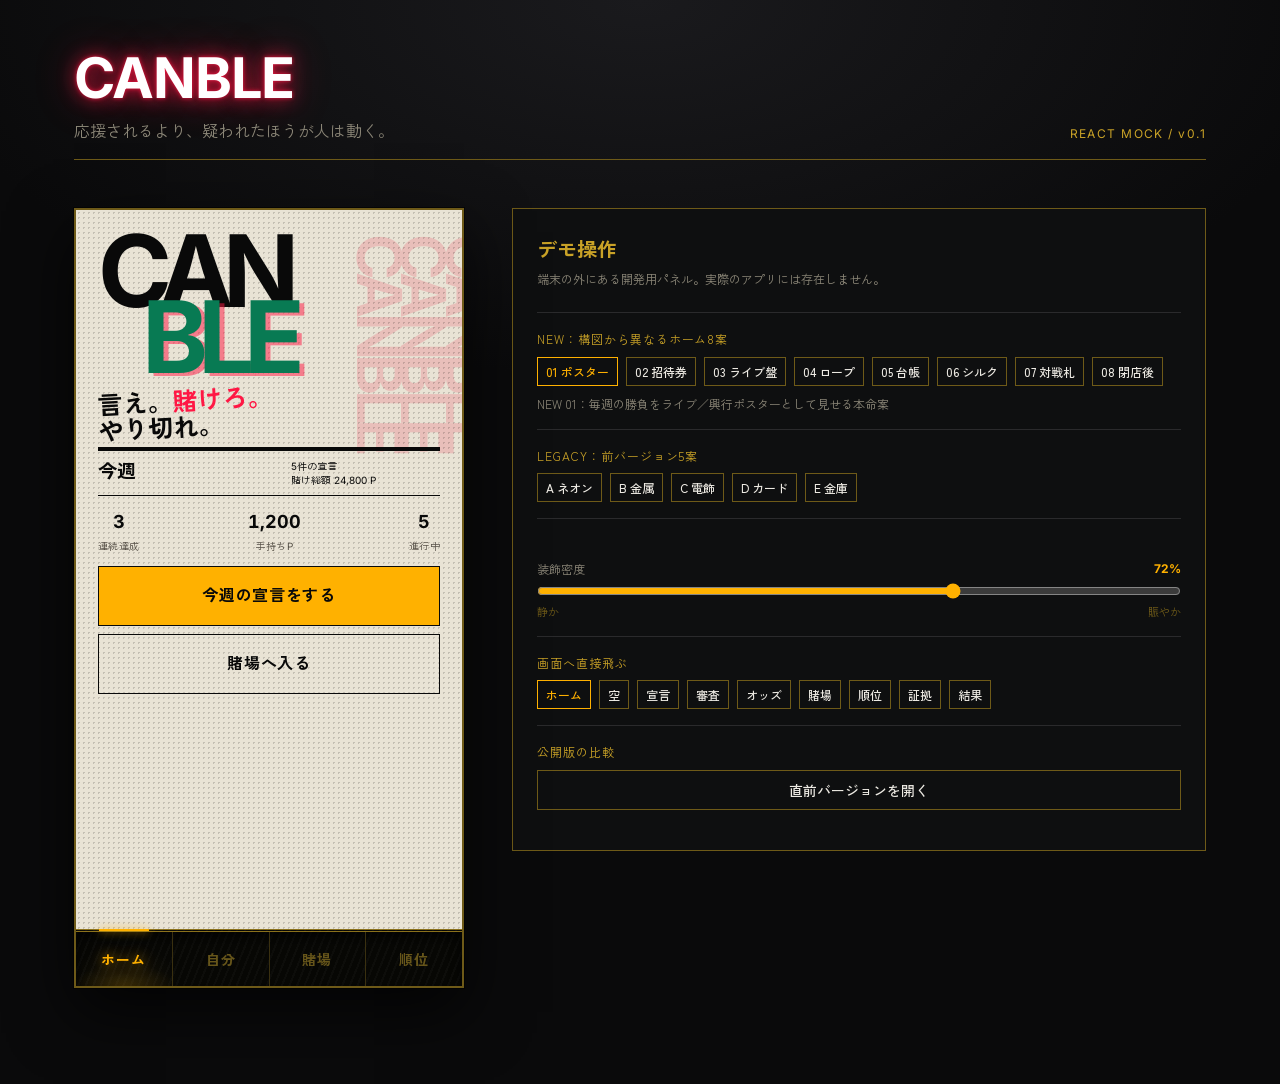
==== index.html @ 481d44f9 "feat: publish React visual concepts Source: spajam-kakeru@be7d5c9 Previous version: versions/ec5c417" ====
<!doctype html>
<html lang="ja">
  <head>
    <meta charset="UTF-8" />
    <meta name="viewport" content="width=device-width, initial-scale=1.0" />
    <meta name="description" content="CANBLE — 宣言を賭けに変えるReactモック" />
    <title>CANBLE — React Mock</title>
    <script type="module" crossorigin src="./assets/index-Dj9moVPG.js"></script>
    <link rel="stylesheet" crossorigin href="./assets/index-CoKu5KyV.css">
  </head>
  <body>
    <div id="app"></div>
  </body>
</html>
---- assets/index-CoKu5KyV.css ----
@font-face{font-family:Inter;font-style:normal;font-weight:400;font-display:swap;src:url(./inter-400-C38fXH4l.woff2)format("woff2")}@font-face{font-family:Inter;font-style:normal;font-weight:500;font-display:swap;src:url(./inter-500-Cerq10X2.woff2)format("woff2")}@font-face{font-family:Inter;font-style:normal;font-weight:700;font-display:swap;src:url(./inter-700-Yt3aPRUw.woff2)format("woff2")}@font-face{font-family:Zen Kaku Gothic New;font-style:normal;font-weight:400;font-display:swap;src:url(./zenkaku-400-CQIKlIYt.woff2)format("woff2")}@font-face{font-family:Zen Kaku Gothic New;font-style:normal;font-weight:500;font-display:swap;src:url(./zenkaku-500-Ddd6B-De.woff2)format("woff2")}@font-face{font-family:Zen Kaku Gothic New;font-style:normal;font-weight:700;font-display:swap;src:url(./zenkaku-700-cK9DHEuw.woff2)format("woff2")}:root{--night:#0a0a0b;--board:#111214;--felt:#0b3d2e;--felt-deep:#072720;--felt-line:#14563f;--gold:#c9a227;--gold-dim:#6e5a18;--chalk:#edeae3;--dust:#8c8778;--amber:#ffb100;--win:#00c853;--lose:#ff1744;--s-1:4px;--s-2:8px;--s-3:16px;--s-4:24px;--s-5:32px;--s-6:48px;--s-7:64px;--s-8:96px;--line:1.5px solid var(--gold-dim);--screen-h:724px;--card-inset:30px;--card-radius:14px;--ctrl-radius:8px;--bar-radius:3px}*{box-sizing:border-box}html,body{margin:0;padding:0}body{background:var(--night);color:var(--chalk);-webkit-font-smoothing:antialiased;background-image:radial-gradient(ellipse 80% 60% at 50% 0%, #1a1a1d 0%, var(--night) 70%);background-attachment:fixed;font-family:Zen Kaku Gothic New,Inter;line-height:1.6}.svg-defs{width:0;height:0;position:absolute}button{font:inherit;color:inherit;cursor:pointer}.led-grid{background-image:radial-gradient(#ffffff0f 1px,#0000 1px);background-size:4px 4px}.stage{max-width:1180px;padding:var(--s-6) var(--s-4) var(--s-8);margin:0 auto}.stage__head{justify-content:space-between;align-items:flex-end;gap:var(--s-4);border-bottom:var(--line);padding-bottom:var(--s-3);margin-bottom:var(--s-6);flex-wrap:wrap;display:flex}.wordmark{letter-spacing:-.02em;color:#fff;text-shadow:0 0 4px #ff1744e6,0 0 18px #ff1744b3,0 0 42px #ff174473;margin:0;font-family:Inter,Zen Kaku Gothic New;font-size:56px;font-weight:700;line-height:1.1}.tagline{margin:var(--s-2) 0 0;color:var(--dust);font-size:16px}.stamp{letter-spacing:.12em;color:var(--gold);margin:0;font-family:Inter;font-size:12px}.stage__body{gap:var(--s-6);grid-template-columns:auto 1fr;align-items:start;display:grid}.phone{border:2px solid var(--gold-dim);background:var(--board);flex-direction:column;width:390px;height:780px;display:flex;position:relative;overflow:hidden;box-shadow:0 0 0 1px #0009,0 24px 60px #000000b3}.phone__screen{background:var(--board);flex:1;min-height:0;position:relative;overflow-y:auto}.view{min-height:100%;display:none;position:relative}.view.is-on{display:block}.view__pad{padding:var(--s-5) var(--s-4);z-index:1;position:relative}.view__center{min-height:calc(780px - 56px - var(--s-8));text-align:center;justify-content:center;align-items:center;gap:var(--s-3);flex-direction:column;display:flex}.view--home{background:var(--night);position:relative;overflow:hidden}.view--home.is-on{flex-direction:column;display:flex}.home__deco{z-index:0;pointer-events:none;position:absolute;inset:0;overflow:hidden}.home__body{z-index:1;text-align:center;min-height:100%;padding:var(--s-6) var(--s-4);flex-direction:column;flex:1;justify-content:center;align-items:center;display:flex;position:relative}.home__est{letter-spacing:.24em;color:var(--gold-dim);margin:0 0 var(--s-3);font-family:Inter;font-size:11px}.home__logo{margin:0 0 var(--s-2)}.home__logo span{letter-spacing:-.02em;color:#fff;font-family:Inter;font-size:60px;font-weight:700;line-height:1;display:inline-block}.home__tag{color:var(--dust);margin:0 0 var(--s-5);font-size:14px}.home__stats{gap:var(--s-5);margin:0 0 var(--s-5);display:flex}.home__stats div{flex-direction:column;align-items:center;gap:2px;display:flex}.home__stats b{color:var(--amber);font-variant-numeric:tabular-nums;font-family:Inter;font-size:22px;font-weight:700}.home__stats span{color:var(--dust);letter-spacing:.04em;font-size:10px}.home__body .btn{width:260px;max-width:82%}.home__rays,.home__arch,.home__bulbs,.home__suits,.home__fan,.home__chips{opacity:0}.home__rays{background:repeating-conic-gradient(#ffb10024 0deg 3deg,#0000 3deg 15deg);border-radius:50%;width:560px;height:560px;position:absolute;top:34%;left:50%;transform:translate(-50%,-50%)}[data-home=neon] .home__rays{opacity:1;animation:60s linear infinite homeSpin}[data-home=neon] .home__logo span{color:#fff;text-shadow:0 0 4px #ff1744f2,0 0 18px #ff1744bf,0 0 46px #ff174473,0 0 90px #ffb10040;animation:4.2s ease-in-out infinite neonFlicker}[data-home=neon] .home__suits{opacity:.8;color:var(--lose);filter:drop-shadow(0 0 6px #ff174499)}@keyframes homeSpin{to{transform:translate(-50%,-50%)rotate(360deg)}}@keyframes neonFlicker{0%,19%,21%,55%,57%,to{opacity:1}20%,56%{opacity:.82}}[data-home=plate] .home__arch{opacity:1;border:3px solid var(--gold-dim);background:linear-gradient(160deg,#c9a22724,#0000 55%),radial-gradient(90% 60% at 50% 20%,#ffffff0d,#0000 70%);width:300px;height:300px;position:absolute;top:16%;left:50%;transform:translate(-50%);box-shadow:inset 0 0 0 6px #0006,inset 0 2px #ffffff14}[data-home=plate] .home__logo span{color:#0000;background:linear-gradient(#8c7a2e 0%,#f0c33c 46%,#6e5a18 100%);filter:drop-shadow(0 1px #ffffff40)drop-shadow(0 2px 2px #000000d9);-webkit-background-clip:text;background-clip:text}[data-home=plate] .home__suits{opacity:.55;color:var(--gold-dim)}.home__bulbs{position:absolute;inset:8% 6%}.home__bulbs i{background:var(--amber);width:8px;height:8px;box-shadow:0 0 8px var(--amber), 0 0 2px #fff;border-radius:50%;position:absolute}.home__bulbs i:first-child{top:0%;left:0%}.home__bulbs i:nth-child(2){top:0%;left:25%}.home__bulbs i:nth-child(3){top:0%;left:50%}.home__bulbs i:nth-child(4){top:0%;left:75%}.home__bulbs i:nth-child(5){top:0%;left:100%}.home__bulbs i:nth-child(6){top:33%;left:100%}.home__bulbs i:nth-child(7){top:66%;left:100%}.home__bulbs i:nth-child(8){top:100%;left:100%}.home__bulbs i:nth-child(9){top:100%;left:75%}.home__bulbs i:nth-child(10){top:100%;left:50%}.home__bulbs i:nth-child(11){top:100%;left:25%}.home__bulbs i:nth-child(12){top:100%;left:0%}.home__bulbs i:nth-child(13){top:66%;left:0%}.home__bulbs i:nth-child(14){top:33%;left:0%}.home__bulbs i:nth-child(15){top:0%;left:50%;transform:translateY(-14px)}.home__bulbs i:nth-child(16){top:100%;left:50%;transform:translateY(14px)}[data-home=marquee] .home__bulbs{opacity:1}[data-home=marquee] .home__bulbs i{animation:1.4s infinite bulbBlink}[data-home=marquee] .home__bulbs i:nth-child(3n){animation-delay:.25s}[data-home=marquee] .home__bulbs i:nth-child(3n+1){animation-delay:.5s}@keyframes bulbBlink{0%,to{opacity:1}50%{opacity:.2}}[data-home=marquee] .home__logo span{color:#fff;text-shadow:0 0 6px #ffffffd9,0 0 22px #ffb100b3}[data-home=marquee] .home__suits{opacity:.7;color:var(--amber)}.home__fan{position:absolute;bottom:6%;left:50%}.home__fan i{background:linear-gradient(160deg, #c9a22729, #0006 60%), var(--felt);transform-origin:50% 91px;border:1.5px solid #edeae38c;border-radius:4px;width:42px;height:73px;position:absolute;top:-36px;left:-21px;box-shadow:0 6px 10px #00000080}.home__fan i:first-child{transform:rotate(-32deg)}.home__fan i:nth-child(2){transform:rotate(-16deg)}.home__fan i:nth-child(3){transform:rotate(0)}.home__fan i:nth-child(4){transform:rotate(16deg)}.home__fan i:nth-child(5){transform:rotate(32deg)}[data-home=fan] .home__fan{opacity:1}[data-home=fan] .home__suits{opacity:.7;color:var(--gold)}[data-home=fan] .home__logo span{color:#fff;text-shadow:0 0 8px #000000e6,0 4px 18px #000000b3}[data-home=vault] .home__arch{opacity:1;width:320px;height:320px;box-shadow:inset 0 0 0 3px var(--gold-dim), inset 0 0 26px #000c, 0 0 0 2px #0009;background:repeating-conic-gradient(#ffffff0a 0deg 2deg,#0000 2deg 10deg),radial-gradient(circle at 50% 40%,#c9a22724,#0000 65%);border:8px solid #1e1b10;border-radius:50%;position:absolute;top:18%;left:50%;transform:translate(-50%)}.home__chips{width:320px;height:320px;position:absolute;top:18%;left:50%;transform:translate(-50%)}.home__chips i{background:radial-gradient(circle at 35% 30%,#f0c33c,#6e5a18 70%);border-radius:50%;width:14px;height:14px;position:absolute;box-shadow:inset 0 0 0 2px #00000080,0 2px 3px #0009}.home__chips i:first-child{top:-7px;left:calc(50% - 7px)}.home__chips i:nth-child(2){top:calc(50% - 7px);left:-7px}.home__chips i:nth-child(3){top:calc(50% - 7px);right:-7px}[data-home=vault] .home__chips{opacity:1}[data-home=vault] .home__logo span{color:#0000;background:linear-gradient(#f0c33c,#6e5a18);filter:drop-shadow(0 2px 2px #000000d9);-webkit-background-clip:text;background-clip:text}.h-2{letter-spacing:-.01em;margin:0 0 var(--s-3);font-size:32px;font-weight:700;line-height:1.1}.h-3{color:var(--gold);margin:0;font-size:20px;font-weight:700;line-height:1.1}.muted{color:var(--dust);margin:0 0 var(--s-3);font-size:14px}.note{color:var(--dust);margin:var(--s-3) 0 0;font-size:12px}.step{letter-spacing:.16em;margin:0 0 var(--s-2);color:var(--gold);font-family:Inter;font-size:12px}.btn{border:1.5px solid var(--gold);width:100%;padding:var(--s-3);text-align:center;color:var(--gold);letter-spacing:.04em;margin-top:var(--s-4);background:0 0;border-radius:0;font-size:16px;font-weight:700;display:block}.btn--fill{color:#1a1405;background:linear-gradient(#f0c33c,#c9a227);border-color:#f0c33c;box-shadow:0 0 24px #c9a22759}.btn:active{transform:translate(1px,1px)}.field{margin-bottom:var(--s-4);display:block}.field__label{letter-spacing:.08em;margin-bottom:var(--s-2);color:var(--gold);font-size:12px;display:block}textarea,select{width:100%;font:inherit;color:var(--chalk);border:1.5px solid var(--gold-dim);padding:var(--s-2) var(--s-3);resize:none;background:#0a0a0b;border-radius:0;font-size:16px}textarea::placeholder{color:#5a5750}textarea:focus,select:focus{outline:2px solid var(--amber);outline-offset:1px}select option{color:var(--chalk);background:#0a0a0b}.chips{gap:var(--s-2);margin:calc(var(--s-4) * -1 + var(--s-2)) 0 var(--s-4);flex-wrap:wrap;display:flex}.chip{border:1.5px solid var(--gold-dim);color:var(--dust);padding:var(--s-2);background:0 0;font-size:12px}.chip--bad{border-color:var(--lose);color:var(--lose)}.verdict{margin:0 0 var(--s-3);font-family:Inter,Zen Kaku Gothic New;font-size:48px;font-weight:700;line-height:1.1}.verdict--reject{color:var(--lose);text-shadow:0 0 20px #ff174499}.verdict--accept{color:var(--win);text-shadow:0 0 20px #00c85380}.quote{margin:0 0 var(--s-4);padding:var(--s-3);border-left:6px solid var(--gold);color:var(--chalk);background:#0a0a0b;font-size:20px;font-weight:500}.reason{margin:0 0 var(--s-3);font-size:16px;font-weight:500}.kv{gap:var(--s-3);padding:var(--s-2) 0;border-top:1.5px solid #2a2a2c;display:flex}.kv__k{color:var(--dust);flex:0 0 132px;font-size:12px}.kv__v{flex:1;font-size:14px;font-weight:500}.dots i{animation:1.2s infinite blink}.dots i:nth-child(2){animation-delay:.2s}.dots i:nth-child(3){animation-delay:.4s}@keyframes blink{0%,60%,to{opacity:.2}30%{opacity:1}}.view--odds.is-on{display:flex}.view--odds{background:#000}.view--odds .view__pad{padding-top:var(--s-4);flex-direction:column;flex:1;display:flex}.view--odds .journal{order:1}.view--odds #odds-judge{order:2}.view--odds.is-due #odds-judge{order:0}.odds__top{border-bottom:1.5px solid var(--gold-dim);padding-bottom:var(--s-2);margin-bottom:var(--s-4);justify-content:space-between;align-items:center;display:flex}.odds__plate{letter-spacing:.24em;color:var(--gold);font-family:Inter;font-size:12px}.live{align-items:center;gap:var(--s-1);letter-spacing:.12em;color:var(--lose);font-family:Inter;font-size:12px;display:flex}.live:before{content:"";background:var(--lose);width:8px;height:8px;box-shadow:0 0 8px var(--lose);border-radius:50%;animation:1.4s infinite pulse}@keyframes pulse{0%,to{opacity:1}50%{opacity:.25}}.odds__label{margin:0 0 var(--s-4);color:var(--chalk);font-size:16px;font-weight:700}.odds__figure{align-items:baseline;gap:var(--s-2);display:flex}.odds__num{letter-spacing:-.04em;font-variant-numeric:tabular-nums;color:var(--amber);text-shadow:0 0 6px #ffb100e6,0 0 28px #ffb1008c,0 0 64px #ffb10040;font-family:Inter;font-size:112px;font-weight:700;line-height:.9}.odds__unit{color:var(--amber);font-size:24px;font-weight:700}.odds__figure.is-flash .odds__num{animation:.55s ease-out flash}@keyframes flash{0%{color:#fff;text-shadow:0 0 12px #fff,0 0 48px #fffc,0 0 90px #ffb100b3}to{color:var(--amber)}}.odds__delta{margin:var(--s-2) 0 0;letter-spacing:.04em;min-height:22px;font-family:Inter;font-size:14px;font-weight:700}.odds__delta.up{color:var(--lose)}.odds__delta.down{color:var(--win)}.odds__doubt{margin:var(--s-4) 0 var(--s-3);color:var(--chalk);font-size:20px}.odds__doubt b{color:var(--lose);text-shadow:0 0 12px #ff174499;font-family:Inter;font-size:24px}.odds__bar{border:1.5px solid var(--gold-dim);background:var(--lose);height:14px}.odds__bar-do{background:var(--win);height:100%;transition:width .6s}.odds__time{color:var(--dust);margin:var(--s-3) 0 0;font-size:14px}.odds__time b{color:var(--amber);font-family:Inter}.rule{margin:var(--s-4) 0 var(--s-2);border:0;border-top:1.5px solid #2a2a2c}.odds__whisper{color:var(--dust);margin:0;font-size:12px}.journal{margin-top:var(--s-5);padding-top:var(--s-3);border-top:1.5px solid #2a2a2c}.journal__head{margin-bottom:var(--s-2);justify-content:space-between;align-items:baseline;display:flex}.journal__cap{letter-spacing:.12em;color:var(--gold);font-size:12px}.journal__day{color:var(--dust);font-family:Inter;font-size:12px}#journal-compose textarea{width:100%;font:inherit;color:var(--chalk);border:1.5px solid var(--gold-dim);padding:var(--s-2);resize:none;margin-bottom:var(--s-2);background:#0a0a0b;border-radius:0;font-size:14px}#journal-compose textarea:focus{outline:2px solid var(--amber);outline-offset:1px}#journal-compose .btn{margin-top:0}.journal__posted{color:var(--gold);border:1.5px dashed var(--gold-dim);padding:var(--s-2) var(--s-3);margin:0 0 var(--s-3);font-size:13px}.journal__past{margin-top:var(--s-3)}.journal__past[hidden]{display:none}.journal__past summary{color:var(--dust);cursor:pointer;align-items:center;gap:var(--s-2);min-height:24px;font-size:12px;display:flex}.journal__past summary b{color:var(--gold);font-family:Inter}.journal__log{margin:var(--s-2) 0 0;padding:0;list-style:none}.journal__entry{padding:var(--s-2) 0;border-top:1.5px solid #2a2a2c}.journal__entry-day{color:var(--gold-dim);font-family:Inter;font-size:11px}.journal__entry-text{margin:var(--s-1) 0;color:var(--chalk);font-size:14px}.journal__entry-reactions{color:var(--dust);min-height:1em;margin:0;font-size:12px}.journal__empty{color:var(--dust);padding:var(--s-2) 0;font-size:12px}.floor__table{z-index:0;pointer-events:none;position:absolute;inset:0}[data-table=off] .floor__table{display:none}[data-table=off].view--floor{background:var(--felt)}.table__inner{position:absolute;inset:55px 0 0;overflow:hidden}.table__felt{background:radial-gradient(ellipse 68% 34% at 50% 30%, #ffffff26, transparent 72%),  radial-gradient(ellipse 88% 58% at 50% 36%, transparent 42%, #0000009e 100%),  repeating-linear-gradient(45deg, #0000000f 0 1px, transparent 1px 3px), repeating-linear-gradient(-45deg, #ffffff08 0 1px, transparent 1px 3px), var(--felt);background-size:100% var(--screen-h), 100% var(--screen-h), 3px 3px, 3px 3px, auto;background-repeat:repeat-y,repeat-y,repeat,repeat,no-repeat;position:absolute;inset:0}.table__rail{left:-34%;right:-34%;top:calc(var(--screen-h) * -.48);height:calc(var(--screen-h) * .62);background:radial-gradient(60% 40% at 50% 92%,#c9a22729,#0000 60%),linear-gradient(#0b0a07 0%,#1a1509 62%,#241c0c 100%);border-bottom:2px solid #c9a2278c;border-radius:50%;position:absolute;box-shadow:0 6px 18px #000000b3,inset 0 -3px 10px #000000bf}.table__rail i{border-bottom:1.5px dashed #c9a22780;border-radius:50%;height:40%;position:absolute;bottom:7px;left:6%;right:6%}.table__rail--bottom{top:auto;bottom:calc(var(--screen-h) * -.32);background:radial-gradient(60% 40% at 50% 8%,#c9a22724,#0000 60%),linear-gradient(#241c0c 0%,#1a1509 38%,#0b0a07 100%);border-top:2px solid #c9a22773;border-bottom:0;box-shadow:0 -6px 18px #000000b3,inset 0 3px 10px #000000bf}.table__rail--bottom i{border-top:1.5px dashed #c9a22766;border-bottom:0;top:7px;bottom:auto}.table__line{left:-16%;right:-16%;top:calc(var(--screen-h) * .175);height:calc(var(--screen-h) * .74);border-top:1.5px solid #c9a22752;border-radius:50%;position:absolute;box-shadow:0 -1px #0006}.table__mark{left:0;right:0;top:calc(var(--screen-h) * .095);text-align:center;color:var(--gold);opacity:.42;position:absolute}.table__suits{width:104px;height:23px;color:var(--gold)}.table__name{letter-spacing:.3em;text-indent:.3em;margin:2px 0 0;font-size:17px;font-weight:700}.table__sub{letter-spacing:.32em;text-indent:.32em;opacity:.8;margin:2px 0 0;font-family:Inter;font-size:8px}.table__props{position:absolute;inset:0}.table-prop{position:absolute}.table__props>.table-prop{visibility:hidden}.table-scatter{left:var(--scatter-x);top:var(--scatter-y);opacity:.62;filter:brightness(.78)saturate(.8);width:104px;height:88px;position:absolute}.table-scatter .table-prop{visibility:visible;transform:scale(var(--scatter-scale)) rotate(var(--scatter-rotate));transform-origin:50%;top:0;left:0;right:auto}.table-scatter .table-prop--pawn{top:14px;left:30px}.table-prop--chips{width:80px;height:66px;top:72px;left:18px}.prop-chip{filter:drop-shadow(0 4px 3px #0000008c);width:42px;height:42px;position:absolute}.prop-chip--red{color:var(--lose);top:12px;left:0;transform:rotate(-13deg)}.prop-chip--gold{color:var(--amber);top:0;left:28px;transform:rotate(9deg)}.prop-chip--ivory{color:var(--chalk);top:26px;left:34px;transform:rotate(21deg)}.prop-chip--red2{color:#8f1028;top:30px;left:5px;transform:rotate(-3deg)}.table-prop--cards{width:76px;height:86px;top:65px;right:16px}.prop-card{border:1.5px solid #edeae3e6;border-radius:4px;width:47px;height:66px;position:absolute;box-shadow:0 5px 6px #00000080}.prop-card--back{background:repeating-linear-gradient(45deg,#edeae380 0 1px,#0000 1px 4px),repeating-linear-gradient(-45deg,#edeae338 0 1px,#0000 1px 4px),#701126;top:8px;left:4px;transform:rotate(-11deg);box-shadow:inset 0 0 0 3px #701126,inset 0 0 0 4px #edeae3b8,0 5px 6px #00000080}.prop-card--face{background:var(--chalk);color:#111;flex-direction:column;align-items:flex-start;padding:4px;font-family:Inter;font-size:12px;font-style:normal;font-weight:700;display:flex;top:2px;right:2px;transform:rotate(8deg)}.prop-card--face svg{color:#111;width:18px;height:18px}.table-prop--cash{width:100px;height:48px;top:132px;left:42px;transform:rotate(5deg)}.prop-note{color:#edeae3cc;background:linear-gradient(135deg,#edeae345,#c9a2271f),#315c45;border:1px solid #edeae385;font-family:Inter;font-style:normal;position:absolute;inset:0 8px 6px 0;box-shadow:inset 0 0 0 3px #315c45,inset 0 0 0 4px #edeae340,0 4px 5px #00000073}.prop-note:after{content:"";border:1px solid #edeae347;border-radius:50%;width:24px;height:20px;position:absolute;top:50%;left:50%;transform:translate(-50%,-50%)}.prop-note span{font-size:16px;font-weight:700;position:absolute;top:7px;left:8px}.prop-note b{font-size:9px;position:absolute;bottom:5px;right:7px}.prop-note--back{opacity:.72;transform:translate(7px,-6px)rotate(-4deg)}.floor__stake{left:-16px;top:var(--s-4);z-index:2;pointer-events:none;filter:drop-shadow(0 5px 6px #000000bf);width:30px;height:34px;position:absolute}.floor__stake i{background:repeating-conic-gradient(from 12deg, #ffffffe6 0 20deg, transparent 20deg 60deg), radial-gradient(circle at 50% 50%, var(--stake-color) 0 42%, transparent 42%), var(--stake-color);border:1px solid #0009;border-radius:50%;width:30px;height:11px;position:absolute;left:0;box-shadow:0 2px #00000057}.floor__stake i:first-child{bottom:0;transform:translate(1.5px)}.floor__stake i:nth-child(2){bottom:7px}.floor__stake i:nth-child(3){bottom:14px;transform:translate(-1.5px)rotate(-3deg)}.floor__stake--do{--stake-color:#0e7a3c}.floor__stake--no{--stake-color:#a3122f}.table-prop--pawn{filter:drop-shadow(0 5px 4px #0009);width:34px;height:48px;top:119px;right:100px;transform:rotate(9deg)}.table-prop--pawn:before{content:"";background:linear-gradient(135deg,#302a1c,#080704 72%);border:1px solid #c9a22759;border-radius:50%;width:16px;height:16px;position:absolute;top:0;left:9px}.table-prop--pawn i{clip-path:polygon(29% 0,71% 0,78% 45%,95% 76%,100% 100%,0 100%,5% 76%,22% 45%);background:linear-gradient(90deg,#080704,#2a2418 48%,#080704);border-bottom:1px solid #c9a22780;width:24px;height:30px;position:absolute;top:13px;left:5px}.floor__head{padding:var(--s-3) var(--s-4);border-bottom:1.5px solid var(--gold);z-index:2;background:var(--felt-deep);justify-content:space-between;align-items:center;display:flex;position:sticky;top:0}.floor__credit{color:var(--dust);margin:0;font-size:12px}.floor__credit b{color:var(--gold);font-family:Inter}.floor__list{z-index:1;margin:0;padding:0;list-style:none;position:relative}.floor__item{border-bottom:1.5px solid var(--felt-line);padding:var(--s-3) var(--s-4)}.floor__who{color:var(--gold-dim);margin:0 0 var(--s-1);font-family:Inter;font-size:12px}.floor__text{margin:0 0 var(--s-2);color:var(--chalk);font-size:16px;font-weight:700}.floor__meta{color:var(--dust);margin-bottom:var(--s-2);justify-content:space-between;align-items:center;font-size:12px;display:flex}.floor__odds{font-family:Inter;font-weight:700}.floor__acts{gap:var(--s-2);display:flex}.bet{border-radius:var(--ctrl-radius);padding:var(--s-2);align-items:center;gap:var(--s-1);background:#00000059;border:1.5px solid;flex-direction:column;flex:1;font-size:14px;font-weight:700;line-height:1.2;display:flex}.bet .floor__odds{font-family:Inter;font-size:14px;font-weight:700}.bet--do{border-color:var(--win);color:var(--win)}.bet--no{border-color:var(--lose);color:var(--lose)}.bet--do.is-picked{background:var(--win);color:#04240f;box-shadow:0 0 20px #00c85380}.bet--no.is-picked{background:var(--lose);color:#2a0209;box-shadow:0 0 20px #ff174480}.bet:disabled:not(.is-picked){color:#7e9389;cursor:default;box-shadow:none;border-color:#3e5b4e}.floor__done{color:var(--gold);margin:var(--s-2) 0 0;font-size:12px}.floor__thread{justify-content:center;align-items:center;gap:var(--s-1);width:100%;margin-top:var(--s-2);border:1.5px solid var(--gold-dim);border-radius:var(--ctrl-radius);color:var(--dust);padding:var(--s-2);background:#0000004d;font-size:12px;display:flex}.floor__thread:hover{border-color:var(--gold);color:var(--gold)}.floor__thread b{color:var(--amber);font-family:Inter;font-weight:700}.floor__support{background:var(--lose);height:6px;margin:0 0 var(--s-1);border-radius:var(--bar-radius);overflow:hidden}.floor__support i{background:var(--win);height:100%;display:block}.floor__latest{align-items:baseline;gap:var(--s-2);color:var(--dust);margin:var(--s-2) 0 0;white-space:nowrap;text-overflow:ellipsis;font-size:12px;display:flex;overflow:hidden}.floor__latest-day{color:var(--gold);flex:none;font-family:Inter;font-size:11px}[data-skin=card] .floor__list{padding:150px var(--card-inset) var(--s-6)}[data-skin=card] .floor__item{z-index:0;border:1.5px solid var(--gold);border-radius:var(--card-radius);background:linear-gradient(160deg, #c9a22729, #00000059 60%), var(--felt);padding:var(--s-3) var(--s-3) var(--s-3) var(--s-4);margin-bottom:var(--s-3);position:relative}[data-skin=card] .floor__item:after{content:"";z-index:-1;left:calc(var(--s-3) - 5px);width:2px;top:var(--card-radius);bottom:var(--card-radius);background:repeating-linear-gradient(to bottom, var(--gold-dim) 0 4px, transparent 4px 10px);position:absolute}[data-skin=card] .floor__no{top:var(--s-3);right:var(--s-3);color:#c9a22759;font-family:Inter;font-size:30px;font-weight:700;line-height:1;display:block;position:absolute}[data-skin=card] .floor__who{color:var(--gold);letter-spacing:.08em}[data-skin=card] .floor__text{padding-right:var(--s-5);font-size:18px}[data-skin=card] .floor__heads{color:var(--gold);display:inline}[data-skin=card] .floor__meta{margin-bottom:var(--s-2);border:0;padding:0}[data-skin=card] .floor__acts{padding-top:var(--s-3);border-top:1.5px dashed #c9a22759}[data-skin=card] .floor__support{margin-bottom:var(--s-2);display:block}[data-density=normal] .floor__list{padding:132px var(--card-inset) var(--s-5)}[data-density=normal] .floor__item{--card-radius:11px;--ctrl-radius:6px;--bar-radius:2px;padding:var(--s-2) var(--s-2) var(--s-2) var(--s-3);margin-bottom:var(--s-2)}[data-density=normal] .floor__item:after{left:calc(var(--s-2) - 4px)}[data-density=normal] .floor__text{margin-bottom:var(--s-1);font-size:16px}[data-density=normal] .floor__no{top:var(--s-2);right:var(--s-2);font-size:22px}[data-density=normal] .floor__support{height:4px;margin-bottom:var(--s-1)}[data-density=normal] .floor__meta{margin-bottom:var(--s-1)}[data-density=normal] .floor__acts{padding-top:var(--s-2)}[data-density=normal] .bet,[data-density=normal] .floor__thread{padding:var(--s-1) var(--s-2)}[data-density=tight] .floor__list{padding:116px var(--card-inset) var(--s-4)}[data-density=tight] .floor__item{--card-radius:9px;--ctrl-radius:5px;--bar-radius:2px;padding:var(--s-2) var(--s-2) var(--s-2) var(--s-3);margin-bottom:var(--s-2)}[data-density=tight] .floor__item:after{left:calc(var(--s-2) - 5px)}[data-density=tight] .floor__who{margin-bottom:0;font-size:11px}[data-density=tight] .floor__text{margin-bottom:var(--s-1);padding-right:var(--s-4);white-space:nowrap;text-overflow:ellipsis;font-size:15px;overflow:hidden}[data-density=tight] .floor__no{top:var(--s-2);right:var(--s-2);font-size:18px}[data-density=tight] .floor__support{height:3px;margin-bottom:var(--s-1)}[data-density=tight] .floor__meta{margin-bottom:var(--s-1);font-size:11px}[data-density=tight] .floor__acts{padding-top:var(--s-2)}[data-density=tight] .bet{justify-content:space-between;align-items:center;gap:var(--s-1);padding:var(--s-1) var(--s-2);white-space:nowrap;flex-direction:row;font-size:12px}[data-density=tight] .bet .floor__odds{font-size:14px}[data-density=tight] .floor__latest{margin-top:var(--s-1)}[data-density=tight] .floor__thread{padding:var(--s-1);margin-top:var(--s-1);font-size:11px}.streak{margin-left:var(--s-2);border-radius:var(--ctrl-radius,8px);padding:0 var(--s-1);color:var(--amber);letter-spacing:0;border:1px solid #ffb10080;font-family:Inter,Zen Kaku Gothic New;font-size:11px;display:inline-block}.view--rank{background:var(--felt-deep)}.rank__head{padding:var(--s-3) var(--s-4);border-bottom:1.5px solid var(--gold);z-index:2;background:var(--felt-deep);position:sticky;top:0}.rank__segs{gap:var(--s-2);margin-top:var(--s-3);display:flex}.rank__seg{border:1.5px solid var(--gold-dim);border-radius:var(--ctrl-radius);color:var(--dust);padding:var(--s-2);background:#0000004d;flex:1;min-height:44px;font-size:13px;font-weight:700}.rank__seg.is-on{border-color:var(--amber);color:var(--amber);background:#ffb1001a}.rank__note{color:var(--dust);margin:var(--s-2) 0 0;font-size:12px}.rank__list{padding:var(--s-2) var(--s-3) var(--s-5);margin:0;list-style:none}.rank__item{gap:0 var(--s-2);padding:var(--s-2) var(--s-2);border-bottom:1.5px solid #c9a2272e;grid-template-columns:28px 1fr auto;align-items:center;display:grid}.rank__item.is-me{border:1.5px solid var(--gold);border-radius:var(--card-radius);margin:var(--s-1) 0;background:linear-gradient(160deg,#c9a22729,#0000004d 60%)}.rank__no{color:var(--gold-dim);text-align:center;font-family:Inter;font-size:16px;font-weight:700}.rank__item:first-child .rank__no,.rank__item:nth-child(2) .rank__no,.rank__item:nth-child(3) .rank__no{color:var(--amber)}.rank__who{color:var(--chalk);font-family:Inter,Zen Kaku Gothic New;font-size:14px;font-weight:700}.rank__sub{color:var(--dust);grid-column:2;font-family:Inter;font-size:11px}.rank__rate{color:var(--amber);font-variant-numeric:tabular-nums;grid-area:1/3/span 2;font-family:Inter;font-size:24px;font-weight:700}.rank__rate i{margin-left:1px;font-size:12px;font-style:normal}.notice{z-index:30;padding:var(--s-4);background:#000000d1;justify-content:center;align-items:center;display:flex;position:absolute;inset:0}.notice[hidden]{display:none}.notice__panel{background:var(--board);border:2px solid var(--lose);width:100%;padding:var(--s-4);animation:.24s ease-out noticeIn;box-shadow:0 0 40px #ff174447}@keyframes noticeIn{0%{opacity:0;transform:scale(.96)}to{opacity:1;transform:none}}.notice__when{align-items:center;gap:var(--s-2);letter-spacing:.12em;color:var(--lose);margin:0;font-family:Inter;font-size:11px;display:flex}.notice__when:before{content:"";background:var(--lose);width:8px;height:8px;box-shadow:0 0 8px var(--lose);border-radius:50%;animation:1.4s infinite pulse}.notice__title{margin:var(--s-3) 0 var(--s-2);font-size:28px;font-weight:700;line-height:1.2}.notice__count{color:var(--amber);font-variant-numeric:tabular-nums;margin:var(--s-2) 0;text-shadow:0 0 8px #ffb100cc,0 0 32px #ffb10066;font-family:Inter;font-size:56px;font-weight:700;line-height:1}.notice__count[hidden]{display:none}.notice__sub{color:var(--dust);margin:0 0 var(--s-3);font-size:12px}.notice__panel .btn{margin-top:var(--s-2)}.dropzone{border:1.5px dashed var(--gold-dim);height:176px;color:var(--dust);margin:var(--s-4) 0;cursor:pointer;background:#0a0a0b;justify-content:center;align-items:center;font-size:14px;display:flex}.dropzone.is-filled{border-style:solid;border-color:var(--gold);color:var(--gold);font-weight:700}.meter{border:1.5px solid var(--gold-dim);height:14px}.meter__fill{background:var(--amber);width:0;height:100%;box-shadow:0 0 12px var(--amber);transition:width .5s linear}.view--result{background:#000}.result__verdict{margin:0;font-family:Inter,Zen Kaku Gothic New;font-size:72px;font-weight:700;line-height:1}.result__verdict.is-win{color:var(--win);text-shadow:0 0 12px #00c853cc,0 0 48px #00c85366}.result__verdict.is-lose{color:var(--lose);text-shadow:0 0 12px #ff1744cc,0 0 48px #ff174466}.result__declare{margin:var(--s-2) 0 var(--s-5);color:var(--chalk);font-size:16px;font-weight:700}.doubter{border:1.5px solid var(--gold);padding:var(--s-3);background:linear-gradient(#c9a22724,#c9a22708);width:100%}.doubter__cap{letter-spacing:.16em;color:var(--gold);margin:0;font-size:12px}.doubter__name{margin:var(--s-1) 0;color:var(--chalk);text-shadow:0 0 18px #c9a22780;font-family:Inter;font-size:32px;font-weight:700}.doubter__loss{color:var(--dust);margin:0;font-size:12px}.blob{pointer-events:none;z-index:0;position:absolute}.blob--empty{width:132px;height:132px;position:static}.blob--odds{opacity:.45;width:190px;height:190px;top:96px;right:-96px}.blob--result{opacity:.6;width:200px;height:200px;bottom:-48px;left:-80px}.blob--declare{opacity:.14;width:170px;height:170px;color:var(--gold-dim);top:-36px;right:-64px}.blob--check{opacity:.16;width:190px;height:190px;color:var(--gold-dim);animation:22s linear infinite homeSpin;bottom:-60px;left:-70px}.view[data-view=check].is-reject .blob--check{color:var(--lose);opacity:.22}.view[data-view=check].is-accept .blob--check{color:var(--win);opacity:.22}.blob--judge{opacity:.14;width:160px;height:160px;color:var(--gold-dim);bottom:-46px;right:-58px}.rank__watermark{right:var(--s-4);top:var(--s-3);opacity:.16;width:88px;height:auto;color:var(--gold-dim);pointer-events:none;position:absolute}.tabbar{border-top:1.5px solid var(--gold);background:var(--felt-deep);flex:none;display:flex}.tab{padding:var(--s-3);color:var(--gold-dim);letter-spacing:.08em;background:0 0;border:0;flex:1;font-size:14px;font-weight:700}.tab+.tab{border-left:1.5px solid var(--gold-dim)}.tab.is-on{color:var(--amber);text-shadow:0 0 12px #ffb100b3}.sheet{z-index:20;background:#000000b8;align-items:flex-end;display:flex;position:absolute;inset:0}.sheet[hidden]{display:none}.sheet__panel{background:var(--board);border-top:2px solid var(--gold);flex-direction:column;width:100%;min-height:0;max-height:88%;animation:.22s ease-out sheetUp;display:flex}@keyframes sheetUp{0%{opacity:.4;transform:translateY(16px)}to{opacity:1;transform:none}}.sheet__head{justify-content:space-between;align-items:flex-start;gap:var(--s-3);padding:var(--s-3) var(--s-4);border-bottom:1.5px solid var(--gold-dim);flex:none;display:flex}.sheet__who{color:var(--gold-dim);margin:0;font-family:Inter;font-size:12px}.sheet__text{margin:var(--s-1) 0 0;font-size:16px;font-weight:700}.sheet__close{border:1.5px solid var(--gold-dim);color:var(--dust);background:0 0;flex:none;width:44px;height:44px;font-size:18px;line-height:1}.sheet__close:hover{border-color:var(--gold);color:var(--gold)}.sheet__list{padding:var(--s-2) var(--s-4) var(--s-4);min-height:0;margin:0;list-style:none;overflow-y:auto}.thread-item{padding:var(--s-3) 0;border-top:1.5px solid #2a2a2c}.thread-item:first-child{border-top:0}.thread-item__day{color:var(--gold-dim);margin:0;font-family:Inter;font-size:11px}.thread-item__text{margin:var(--s-1) 0 var(--s-2);color:var(--chalk);font-size:15px}.thread-empty{color:var(--dust);padding:var(--s-3) 0;font-size:12px}.thread-item__reactions{gap:var(--s-2);flex-wrap:wrap;display:flex}.reaction{border:1.5px solid var(--gold-dim);color:var(--dust);padding:var(--s-2) var(--s-3);align-items:center;gap:var(--s-2);background:0 0;min-height:44px;font-size:12px;display:flex}.reaction b{color:inherit;font-family:Inter;font-weight:700}.reaction.is-picked{background:var(--amber);border-color:var(--amber);color:#1a1405}.reaction:hover:not(.is-picked){border-color:var(--gold);color:var(--gold)}.slot{z-index:40;padding:var(--s-4);background:#000000d1;justify-content:center;align-items:center;display:flex;position:absolute;inset:0}.slot[hidden]{display:none}.slot__machine{background:var(--board);border:2px solid var(--gold);width:100%;padding:var(--s-4);animation:.22s ease-out noticeIn;box-shadow:0 0 40px #c9a22747}.slot__head{align-items:baseline;gap:var(--s-2);margin-bottom:var(--s-4);display:flex}.slot__side{letter-spacing:.06em;border:1.5px solid var(--gold-dim);padding:2px var(--s-2);flex:none;margin:0;font-size:13px;font-weight:700}.slot__side.is-do{color:var(--win);border-color:var(--win)}.slot__side.is-no{color:var(--lose);border-color:var(--lose)}.slot__title{color:var(--chalk);flex:1;margin:0;font-size:14px;font-weight:700}.slot__body{align-items:center;gap:var(--s-3);justify-content:center;display:flex}.slot__reels{gap:var(--s-1);border:1.5px solid var(--gold-dim);padding:var(--s-2);background:#000;display:flex}.slot__reel{border:1.5px solid var(--gold-dim);background:#0a0a0b;justify-content:center;align-items:center;width:44px;height:64px;display:flex}.slot__reel span{color:var(--amber);text-shadow:0 0 8px #ffb100b3;font-variant-numeric:tabular-nums;font-family:Inter;font-size:32px;font-weight:700}.slot__reel:active{transform:translate(1px,1px)}.slot__unit{color:var(--gold);margin:0;font-size:16px;font-weight:700}.slot__lever{touch-action:none;cursor:grab;flex:none;width:28px;height:120px;position:relative}.slot__lever-rod{border:1px solid var(--gold-dim);background:linear-gradient(90deg,#1a1509,#4a3c12 50%,#1a1509);width:6px;position:absolute;top:12px;bottom:0;left:50%;transform:translate(-50%)}.slot__lever-ball{background:radial-gradient(circle at 35% 30%, #ff5b7a, var(--lose) 70%);border-radius:50%;width:28px;height:28px;position:absolute;top:0;left:50%;transform:translate(-50%);box-shadow:0 3px 6px #0009,inset 0 0 0 2px #0000004d}.slot__lever:focus{outline:2px solid var(--amber);outline-offset:2px}.slot__lever:active{cursor:grabbing}.slot__hint{color:var(--dust);margin:var(--s-3) 0 0;text-align:center;font-size:11px}.slot__payout{text-align:center;margin:var(--s-1) 0 0;color:var(--chalk);font-size:14px}.slot__payout b{color:var(--amber);font-family:Inter;font-size:18px}.slot__acts{gap:var(--s-3);margin-top:var(--s-3);display:flex}.slot__acts .btn{padding:var(--s-2) var(--s-1);letter-spacing:0;flex:1;margin-top:0;font-size:14px}.demopanel{border:1.5px solid var(--gold-dim);padding:var(--s-4);background:#0e0f10}.demopanel__title{color:var(--gold);margin:0;font-size:20px;font-weight:700}.demopanel__note{color:var(--dust);margin:var(--s-1) 0 var(--s-4);font-size:12px}.demopanel__group{padding-top:var(--s-3);margin-bottom:var(--s-3);border-top:1.5px solid #2a2a2c}.demopanel__cap{letter-spacing:.08em;color:var(--gold);margin:0 0 var(--s-2);font-size:12px}.dbtn{border:1.5px solid var(--gold-dim);width:100%;padding:var(--s-2);margin-bottom:var(--s-2);color:var(--chalk);background:0 0;font-size:14px;font-weight:500;display:block}.dbtn:hover{border-color:var(--gold);color:var(--gold)}.dbtn:active{transform:translate(1px,1px)}.dbtn.is-on{border-color:var(--amber);color:var(--amber)}.dbtn--link{text-align:center;box-sizing:border-box;text-decoration:none}.demopanel__hint{color:var(--dust);margin:var(--s-2) 0 0;font-size:12px}.demopanel__jump{gap:var(--s-2);flex-wrap:wrap;display:flex}.dbtn--s{width:auto;padding:var(--s-1) var(--s-2);flex:none;margin:0;font-size:12px}.prop-control{justify-content:space-between;align-items:center;gap:var(--s-3);margin:var(--s-4) 0 var(--s-1);color:var(--dust);font-size:12px;display:flex}.prop-control output{color:var(--amber);font-family:Inter;font-weight:700}.prop-range{width:100%;accent-color:var(--amber);cursor:pointer;margin:0;display:block}.prop-scale{margin-top:var(--s-1);color:var(--gold-dim);justify-content:space-between;font-size:11px;display:flex}.radio{align-items:center;gap:var(--s-2);margin-bottom:var(--s-2);font-size:14px;display:flex}.radio input{accent-color:var(--amber)}.formula{color:var(--amber);padding:var(--s-2);white-space:pre-wrap;background:#000;border:1.5px solid #2a2a2c;margin:0;font-family:Inter;font-size:12px;line-height:1.6}.flowmap{margin-top:var(--s-7);border-top:1.5px solid var(--gold-dim);padding-top:var(--s-4)}.flowmap__list{gap:var(--s-2);margin:var(--s-3) 0 0;counter-reset:f;flex-wrap:wrap;padding:0;list-style:none;display:flex}.flowmap__list li{border:1.5px solid var(--gold-dim);padding:var(--s-2) var(--s-3);background:#0e0f10;flex-direction:column;min-width:132px;display:flex}.flowmap__list li:before{counter-increment:f;content:counter(f);color:var(--amber);font-family:Inter;font-size:12px;font-weight:700}.flowmap__list b{color:var(--chalk);font-size:16px}.flowmap__list span{color:var(--dust);font-size:12px}@media (width<=900px){:root{--screen-h:664px}.stage{padding:var(--s-4) var(--s-3) var(--s-7)}.stage__body{grid-template-columns:1fr}.phone{width:100%;max-width:390px;height:720px;margin:0 auto}.view__center{min-height:calc(720px - 56px - var(--s-8))}.wordmark{font-size:36px}}.concept{z-index:1;min-height:var(--screen-h);isolation:isolate;font-family:Inter,Zen Kaku Gothic New;position:relative;overflow:hidden}.concept .home__stats{z-index:3;position:relative}.concept .home__actions{z-index:4;width:100%;position:relative}.concept .home__actions .btn{margin-top:var(--s-2)}.concept__eyebrow{letter-spacing:.18em;font-size:10px;font-weight:700}.concept--poster{color:#090909;background:#e9e3d5;flex-direction:column;align-items:flex-start;padding:28px 22px 18px;display:flex}.concept--poster:before{content:"";z-index:-1;opacity:calc(var(--decor) * .24);background:radial-gradient(#111 1px,#0000 1px) 0 0/5px 5px;position:absolute;inset:0}.poster__repeat{z-index:-1;color:#ff1744;letter-spacing:-.09em;transform-origin:100% 0;opacity:calc(var(--decor) * .24);mix-blend-mode:multiply;font-size:62px;font-weight:900;line-height:.72;position:absolute;top:24px;right:-28px;transform:rotate(90deg)translate(100%)}.concept--poster .concept__eyebrow{color:#e9e3d5;background:#090909;margin:0 0 12px;padding:4px 7px}.poster__logo{letter-spacing:-.105em;margin:0;font-size:100px;font-weight:900;line-height:.66}.poster__logo span{display:block}.poster__logo span:last-child{color:#087a53;text-shadow:5px 3px 0 rgba(255, 23, 68, calc(var(--decor) * .7));margin-left:44px}.poster__copy{margin:18px 0 6px;font-size:25px;font-weight:900;line-height:1.05;transform:rotate(-3deg)}.poster__copy em{color:#ff1744;font-style:normal}.poster__bill{border-top:4px solid #090909;border-bottom:1px solid #090909;grid-template-columns:1.3fr 1fr;width:100%;padding:8px 0;font-size:10px;line-height:1.4;display:grid}.poster__bill b{grid-row:1/span 2;align-self:center;font-size:19px}.concept--poster .home__stats{justify-content:space-between;gap:0;width:100%;margin:12px 0 4px}.concept--poster .home__stats b{color:#090909;font-size:18px}.concept--poster .home__stats span{color:#585249}.concept--poster .btn{color:#090909;box-shadow:none;border-color:#090909}.concept--poster .btn--fill{background:#ffb100}.poster__stub{letter-spacing:.18em;border-top:1px dashed #090909;width:100%;margin:auto 0 0;padding-top:8px;font-size:9px}.concept--invitation{text-align:center;background:radial-gradient(circle at 50% 15%,#242019,#09090a 62%);padding:34px 22px 18px}.invite__overline{color:var(--gold);letter-spacing:.28em;margin:0 0 18px;font-size:10px}.invite__ticket{color:#16130c;background:#e9e3d5;border:1px solid #a98c32;padding:42px 20px 22px;position:relative;transform:rotate(-1.4deg);box-shadow:0 22px 44px #0000008c}.invite__ticket:before,.invite__ticket:after{content:"";background:#0b0b0c;border-radius:50%;width:20px;height:20px;position:absolute;top:57%}.invite__ticket:before{left:-11px}.invite__ticket:after{right:-11px}.invite__serial{letter-spacing:.18em;font-size:9px;position:absolute;top:12px;left:14px}.invite__suit{color:#9a1d2f;opacity:calc(.3 + var(--decor) * .7);font-size:35px;position:absolute;top:5px;right:16px}.invite__ticket h1{letter-spacing:-.05em;margin:0;font-size:48px}.invite__ticket>p{margin:2px 0 14px;font-family:Zen Kaku Gothic New;font-size:13px}.invite__rule{background:#9b864f;height:1px;margin:18px -4px 12px}.invite__ticket .home__stats{justify-content:space-between;gap:0;margin:0}.invite__ticket .home__stats b{color:#6c5615}.invite__ticket .home__stats span{color:#655f52}.invite__date{letter-spacing:.13em;border-top:1px dashed #9b864f;padding-top:12px;font-size:10px!important}.concept--invitation .home__actions{margin-top:18px}.concept--invitation .btn{margin-top:8px}.invite__fine{color:#6e685b;letter-spacing:.2em;margin:12px 0 0;font-size:8px}.concept--board{background:#050606;flex-direction:column;padding:22px 18px 16px;display:flex}.board__top{border-bottom:1px solid var(--gold-dim);letter-spacing:.18em;color:var(--amber);justify-content:space-between;padding-bottom:8px;font-size:10px;display:flex}.board__top span{color:var(--lose);text-shadow:0 0 10px var(--lose)}.concept--board h1{letter-spacing:-.055em;margin:30px 0 20px;font-size:39px;line-height:1.05}.board__numbers{border-top:1px solid var(--gold-dim)}.board__numbers>div{border-bottom:1px solid #332b12;grid-template-columns:1fr auto 46px;align-items:baseline;padding:9px 2px;display:grid}.board__numbers span,.board__numbers i{letter-spacing:.12em;color:var(--gold-dim);font-size:9px;font-style:normal}.board__numbers b{color:var(--amber);text-shadow:0 0 calc(var(--decor) * 16px) #ffb100d9;font-variant-numeric:tabular-nums;font-size:41px;line-height:1}.board__ticker{white-space:nowrap;border-block:1px solid var(--lose);color:var(--lose);letter-spacing:.12em;margin:18px -18px 12px;padding:5px 0;font-size:9px;overflow:hidden}.board__ticker span{animation:14s linear infinite ticker;display:inline-block}@keyframes ticker{to{transform:translate(-55%)}}.concept--board .home__actions{margin-top:auto}.concept--rope{background:#060606;align-items:flex-end;padding:22px;display:flex}.rope__doors{perspective:400px;opacity:calc(.55 + var(--decor) * .45);position:absolute;inset:0 0 160px;overflow:hidden}.rope__doors:before{content:"";filter:blur(1px);background:radial-gradient(at 50% 0,#f5d06b 0,#82671e 9%,#19160f 42%,#060606 75%);width:150px;height:360px;position:absolute;top:4%;left:50%;transform:translate(-50%)}.rope__doors i{background:repeating-linear-gradient(90deg,#12100c 0 26px,#211b10 27px 29px);border:2px solid #4e401a;width:46%;position:absolute;top:26px;bottom:0}.rope__doors i:first-child{transform-origin:0;left:-8%;transform:rotateY(18deg)}.rope__doors i:nth-child(2){transform-origin:100%;right:-8%;transform:rotateY(-18deg)}.rope__doors b{color:#e8c548;letter-spacing:.08em;text-shadow:0 0 16px #c9a227;font-size:25px;position:absolute;top:92px;left:50%;transform:translate(-50%)}.rope__cord{z-index:2;height:90px;opacity:calc(.3 + var(--decor) * .7);position:absolute;top:340px;left:22px;right:22px}.rope__cord i{background:linear-gradient(90deg,#5b4512,#d3b14a,#4a380d);width:18px;height:90px;position:absolute;bottom:0}.rope__cord i:last-child{right:0}.rope__cord span{filter:drop-shadow(0 7px 6px #000);border-bottom:12px solid #7d0f25;border-radius:0 0 50% 50%;height:24px;position:absolute;top:15px;left:8px;right:8px}.rope__content{z-index:3;width:100%;padding-top:280px;position:relative}.rope__content>p{color:var(--gold);letter-spacing:.18em;font-size:9px}.rope__content h1{margin:8px 0 10px;font-size:29px;line-height:1.08}.concept--rope .home__stats{justify-content:flex-start;gap:24px;margin:0 0 8px}.concept--rope .home__stats b{font-size:17px}.concept--ledger{background:#10100e;padding:24px 20px 18px}.concept--ledger:before{content:"";z-index:-1;opacity:calc(var(--decor) * .17);background:repeating-linear-gradient(0deg,#0000 0 23px,#c9a227 24px);position:absolute;inset:0}.ledger__index{letter-spacing:.2em;color:var(--gold);margin:0;font-size:9px}.concept--ledger h1{letter-spacing:-.04em;margin:5px 0 18px;font-size:40px;line-height:.85}.ledger__sheet{color:#1d1a12;background:#d8d0bd;padding:12px 14px;transform:rotate(.7deg);box-shadow:6px 8px #493b14}.ledger__sheet>div{border-bottom:1px solid #7e755e;grid-template-columns:1fr auto;padding:10px 0 4px;display:grid}.ledger__sheet span{letter-spacing:.12em;font-size:9px}.ledger__sheet b{font-size:20px}.ledger__sheet p{margin:20px 0 4px;font-family:Zen Kaku Gothic New;font-size:12px;font-weight:700}.concept--ledger .home__actions{margin-top:22px}.ledger__stamp{z-index:2;color:#9d2036;text-align:center;opacity:calc(.35 + var(--decor) * .65);border:3px double #9d2036;padding:8px;font-size:11px;font-weight:900;line-height:1;position:absolute;top:408px;right:23px;transform:rotate(-12deg)}.concept--silk{color:#070707;background:#d89e00}.silk__grid{opacity:calc(.35 + var(--decor) * .65);grid-template-rows:repeat(3,1fr);grid-template-columns:repeat(3,1fr);display:grid;position:absolute;inset:0}.silk__grid i{border:1px solid #0003;justify-content:center;align-items:center;font-style:normal;display:flex;overflow:hidden}.silk__grid i:nth-child(3n+1){background:#d92748}.silk__grid i:nth-child(3n+2){background:#087a53}.silk__grid i:nth-child(3n){background:#e9e3d5}.silk__grid span{color:#111;filter:drop-shadow(6px 3px #ffffff59);font-size:105px;line-height:1;transform:rotate(-7deg)}.silk__band{z-index:2;color:#f4f0e7;background:#050505;margin-top:128px;padding:18px 20px;position:relative;transform:rotate(-2deg)scale(1.03)}.silk__band p{color:#ffb100;letter-spacing:.2em;margin:0;font-size:9px}.silk__band h1{letter-spacing:-.07em;margin:-4px 0;font-size:64px;line-height:1}.silk__band b{color:#ff1744}.silk__bottom{z-index:3;color:#fff;background:#050505f2;padding:12px;position:absolute;bottom:16px;left:18px;right:18px}.silk__bottom .home__stats{justify-content:space-around;margin:0 0 8px}.silk__bottom .home__stats b{font-size:17px}.concept--fight{color:#090909;background:#e8e2d5;padding:24px 20px 18px}.concept--fight:before{content:"";z-index:-1;background:linear-gradient(108deg, transparent 43%, rgba(255, 23, 68, calc(var(--decor) * .95)) 43% 55%, transparent 55%);position:absolute;inset:-20% -60%}.fight__series{letter-spacing:.19em;border-bottom:2px solid #090909;margin:0;padding-bottom:6px;font-size:9px}.concept--fight h1{letter-spacing:-.07em;grid-template-columns:1fr 54px 1fr;align-items:center;margin:42px -8px 22px;font-size:56px;line-height:.75;display:grid}.concept--fight h1 span:last-child{text-align:right;font-size:38px}.concept--fight h1 i{color:#ff1744;text-align:center;font-size:28px;transform:rotate(-10deg)}.fight__card{color:#fff;background:#090909;padding:12px 14px;transform:skewY(-2deg)}.fight__card b{color:#ffb100;letter-spacing:.18em;font-size:10px}.fight__card p{margin:4px 0;font-size:18px;font-weight:900}.fight__card span{letter-spacing:.12em;font-size:9px}.concept--fight .home__stats{justify-content:space-around;margin:22px 0 8px}.concept--fight .home__stats b{color:#090909}.concept--fight .home__stats span{color:#5d574d}.concept--fight .btn{color:#090909;box-shadow:none;border-color:#090909}.concept--fight .btn--fill{color:#fff;background:#090909}.fight__stamp{color:#e8e2d5;letter-spacing:.14em;background:#ff1744;margin:0;padding:4px 24px;font-size:9px;position:absolute;bottom:100px;right:-22px;transform:rotate(-90deg)}.concept--afterhours{background:#030404;padding:24px 22px 18px}.after__light{background:conic-gradient(from 164deg at 50% 0, transparent 0 14deg, rgba(240, 195, 60, calc(var(--decor) * .16)) 14deg 32deg, transparent 32deg);height:480px;position:absolute;top:-40px;left:8%;right:8%}.after__table{background:radial-gradient(#0c4a37 0,#062b20 62%,#02150f 63%);border:14px solid #211a0e;border-radius:50%;height:230px;position:absolute;top:180px;left:-20%;right:-20%;transform:perspective(320px)rotateX(62deg);box-shadow:0 20px 50px #000}.after__table i{background:#d91b42;border:7px dashed #eee9de;border-radius:50%;width:54px;height:54px;position:absolute;top:48%;left:50%;transform:translate(-50%,-50%);box-shadow:0 8px 15px #000}.after__table b{color:#c9a22759;letter-spacing:.16em;position:absolute;top:74%;left:50%;transform:translate(-50%)}.after__chair{background:#080808;border-radius:60px 60px 6px 6px;width:118px;height:154px;position:absolute;top:364px;left:50%;transform:translate(-50%);box-shadow:0 0 0 2px #18140d}.after__content{z-index:3;padding-top:385px;position:relative}.after__content>p{color:var(--gold);letter-spacing:.16em;margin:0;font-size:9px}.after__content h1{margin:5px 0;font-size:29px;line-height:1.05}.after__content>span{color:var(--dust);font-size:11px}.concept--afterhours .home__stats{flex-direction:column;gap:2px;margin:0;position:absolute;top:402px;right:0}.concept--afterhours .home__stats b{font-size:15px}.home__body .home__actions{width:260px;max-width:82%}.home__body .home__actions .btn{width:100%;max-width:none}.view--empty.is-on{background:#050606;overflow:hidden}.empty__spotlight{background:conic-gradient(from 164deg at 50% 0, transparent 0 14deg, rgba(255, 200, 80, calc(var(--decor) * .16)) 14deg 32deg, transparent 32deg);position:absolute;inset:-60px 0 0}.empty__table{height:260px;opacity:calc(.5 + var(--decor) * .5);background:#073326;border:12px solid #251d0e;border-radius:50%;position:absolute;top:90px;left:-25%;right:-25%;transform:perspective(340px)rotateX(64deg)}.empty__table i{background:#e71946;border:9px dashed #f5f2ea;border-radius:50%;width:72px;height:72px;position:absolute;top:42%;left:50%;transform:translate(-50%,-50%)}.empty__table span{color:#c9a22766;letter-spacing:.2em;font-size:11px;position:absolute;bottom:24px;left:50%;transform:translate(-50%)}.empty__chair{background:#050505;border-radius:60px 60px 0 0;width:120px;height:180px;position:absolute;top:282px;left:50%;transform:translate(-50%)}.view--empty .view__center{justify-content:flex-start;padding-top:300px}.view--empty .blob--empty{display:none}.view--declare{background:linear-gradient(90deg,#0000 0 11px,#c9a22714 12px,#0000 13px),#111214;padding-top:24px}.view--declare .view__pad{color:#17140e;background:#ded6c3;margin:10px 16px 24px;padding:44px 20px 24px;box-shadow:7px 8px #c9a22747}.view--declare .view__pad:after{content:"";background:radial-gradient(circle at 7px 0,#0000 7px,#ded6c3 7.5px) 0 0/14px 14px;height:14px;position:absolute;bottom:-7px;left:0;right:0}.slip__meta{z-index:3;color:#5e5028;letter-spacing:.14em;border-bottom:1px dashed #7c704f;justify-content:space-between;padding-bottom:5px;font-size:9px;display:flex;position:absolute;top:48px;left:40px;right:40px}.view--declare .h-2,.view--declare textarea,.view--declare select{color:#17140e}.view--declare .step,.view--declare .field__label{color:#705b17}.view--declare textarea,.view--declare select{background:#ffffff40;border-color:#7c704f}.view--declare .chip{color:#5b5445;border-color:#91835e}.view--declare .chip--bad{color:#b51032;border-color:#b51032}.view--declare .note{color:#6a6355}.view--declare .blob{opacity:calc(var(--decor) * .12)}.view--check{background:repeating-linear-gradient(0deg,#0000 0 31px,#c9a2270a 32px),#0d0e10;padding-top:20px;overflow:hidden}.check__security{border:1px solid var(--gold-dim);color:var(--gold);letter-spacing:.17em;margin:0 20px;padding:5px 8px;font-size:9px}.check__stamp{z-index:2;color:var(--win);letter-spacing:.04em;opacity:calc(.25 + var(--decor) * .75);border:4px double;padding:5px 15px;font-size:28px;font-weight:900;position:absolute;top:86px;right:-10px;transform:rotate(-12deg)}.view--check.is-reject .check__stamp{color:var(--lose)}.view--check .quote{color:#17140e;border-left:5px solid var(--gold);background:#e1dac9;position:relative;box-shadow:5px 6px #c9a22738}.odds__ticker{z-index:3;border-bottom:1px solid var(--lose);color:var(--lose);white-space:nowrap;letter-spacing:.12em;background:#000;padding:4px 0;font:9px Inter;position:sticky;top:0;overflow:hidden}.odds__ticker span{animation:15s linear infinite ticker;display:inline-block}.view--odds .view__pad{padding-top:14px}.rank__marquee{white-space:nowrap;color:#0b2b20;background:var(--amber);letter-spacing:.14em;padding:5px 8px;font:800 9px Inter;overflow:hidden}.view--rank:before{content:"";opacity:calc(var(--decor) * .13);background:repeating-linear-gradient(135deg,#0000 0 18px,#d7b43c 19px 20px);position:absolute;inset:0}.rank__head,.rank__list{z-index:1;position:relative}.rank__item:nth-child(-n+3){background:linear-gradient(90deg,#c9a22721,#0000);border:1px solid #c9a22766;margin:7px 0}.rank__item:first-child{box-shadow:inset 4px 0 var(--amber);padding-block:16px}.view--judge{background:#0d0e10;padding-top:22px;overflow:hidden}.view--judge .view__pad{color:#18150e;background:#dcd4c1;margin:38px 18px 20px;padding:30px 18px 22px;transform:rotate(-.5deg);box-shadow:7px 8px #4b3c13}.evidence__file{z-index:3;color:#15130e;letter-spacing:.13em;background:#c9a227;justify-content:space-between;padding:7px 10px;font:9px Inter;display:flex;position:absolute;top:32px;left:34px;right:34px}.evidence__clips i{z-index:4;border:2px solid #6f6758;width:16px;height:16px;position:absolute}.evidence__clips i:first-child{border-bottom:0;border-right:0;top:69px;left:28px}.evidence__clips i:nth-child(2){border-bottom:0;border-left:0;top:69px;right:28px}.evidence__clips i:nth-child(3){border-top:0;border-right:0;bottom:35px;left:28px}.evidence__clips i:nth-child(4){border-top:0;border-left:0;bottom:35px;right:28px}.view--judge .h-2,.view--judge .kv__v{color:#18150e}.view--judge .kv{border-color:#8c836f}.view--judge .kv__k,.view--judge .note,.view--judge .muted{color:#675f50}.view--judge .dropzone{color:#655b43;background:repeating-linear-gradient(45deg,#cfc7b4 0 8px,#dad2bf 8px 16px);border-color:#7c6b36}.view--result{overflow:hidden}.result__confetti{opacity:calc(.2 + var(--decor) * .8);position:absolute;inset:0}.result__confetti i{color:var(--gold);font-size:18px;font-style:normal;position:absolute;transform:rotate(18deg)}.result__confetti i:first-child{top:10%;left:5%}.result__confetti i:nth-child(2){color:var(--win);top:4%;left:24%}.result__confetti i:nth-child(3){color:var(--lose);top:13%;right:11%}.result__confetti i:nth-child(4){top:33%;left:10%}.result__confetti i:nth-child(5){top:41%;right:8%}.result__confetti i:nth-child(6){color:var(--lose);top:47%;left:32%}.result__confetti i:nth-child(7){color:var(--win);top:29%;right:29%}.result__confetti i:nth-child(8){color:var(--win);top:66%;left:3%}.result__confetti i:nth-child(9){color:var(--lose);top:72%;right:4%}.result__confetti i:nth-child(10){top:80%;left:26%}.result__confetti i:nth-child(11){color:var(--win);top:88%;right:28%}.result__confetti i:nth-child(12){top:15%;left:49%}.result__confetti i:nth-child(13){top:57%;right:17%}.result__confetti i:nth-child(14){color:var(--lose);top:91%;left:13%}.result__payout{border-block:1px dashed var(--gold);color:var(--gold);letter-spacing:.15em;text-align:center;padding:5px 0;font:9px Inter;position:absolute;top:18px;left:18px;right:18px}.view--result .view__center{text-align:left;align-items:flex-start}.result__verdict{z-index:1;letter-spacing:-.1em;-webkit-text-stroke:2px var(--win);font-size:108px;position:relative;transform:rotate(-7deg)translate(-12px);color:#0000!important;text-shadow:none!important}.result__verdict.is-lose{-webkit-text-stroke-color:var(--lose)}.result__declare{border-left:5px solid;padding-left:12px}.view--result .doubter{z-index:1;color:#18150e;background:#dcd4c1;position:relative;transform:rotate(1deg)}.view--result .doubter__name{color:#18150e;text-shadow:none}.view--result .doubter__loss{color:#665f50}@media (prefers-reduced-motion:reduce){.board__ticker span,.odds__ticker span{animation:none}}.view--odds.is-on{flex-direction:column;align-items:stretch;display:flex}.view--odds{background:#050505;overflow:hidden}.odds__spotlight{pointer-events:none;opacity:calc(var(--decor) * .9);background:conic-gradient(from 162deg at 50% 0, transparent 0 13deg, #e8c5481f 13deg 33deg, transparent 33deg);position:absolute;inset:-80px -40px 38%}.view--odds .view__pad{flex:none;width:100%;padding:18px 20px 32px}.odds__ticker{flex:none;width:100%;position:relative}.odds__slip{z-index:1;color:#17140e;background:radial-gradient(#1111111a .7px,#0000 .8px) 0 0/5px 5px,#e2dbc9;border:1px solid #a78b35;width:100%;padding:34px 18px 18px;position:relative;transform:rotate(-.35deg);box-shadow:7px 8px #493b14d9}.odds__slip:before,.odds__slip:after{content:"";background:#050505;border-radius:50%;width:14px;height:14px;position:absolute;top:55%}.odds__slip:before{left:-8px}.odds__slip:after{right:-8px}.odds__serial{letter-spacing:.14em;color:#62583f;border-bottom:1px dashed #8b7b55;justify-content:space-between;padding-bottom:5px;font:8px Inter;display:flex;position:absolute;top:10px;left:14px;right:14px}.odds__slip .odds__top{border-color:#9b864f;margin-bottom:14px}.odds__slip .odds__plate{color:#6c5615}.odds__slip .odds__label{color:#17140e;margin-bottom:10px;font-size:18px;line-height:1.25}.odds__slip .odds__figure{justify-content:flex-start;width:100%}.odds__slip .odds__num{color:#17140e;text-shadow:4px 3px 0 rgba(255, 23, 68, calc(var(--decor) * .55));font-size:104px}.odds__slip .odds__unit,.odds__slip .odds__time b{color:#6c5615}.odds__slip .odds__delta,.odds__slip .odds__doubt{color:#342f26}.odds__slip .odds__bar{border-color:#5a503a}.odds__slip .odds__time,.odds__slip .odds__whisper{color:#696151}.odds__slip .rule{border-color:#9b9078}.view--odds .blob--odds{display:none}.view--odds .journal{border:1px solid var(--gold-dim);background:#050505d1;margin-top:30px;padding:16px}.view--check{background:radial-gradient(70% 46% at 50% 0,#c9a2271c,#0000 66%),#080808}.view--check .view__pad{color:#17140e;background:radial-gradient(#11111117 .7px,#0000 .8px) 0 0/5px 5px,#e1dac9;border:1px solid #a78b35;margin:18px;padding:30px 18px 22px;transform:rotate(.35deg);box-shadow:7px 8px #493b14}.view--check .step{color:#705b17}.view--check .quote{color:#17140e;box-shadow:none;background:#ffffff45}.view--check .kv{border-color:#9a9079}.view--check .kv__k,.view--check .muted{color:#6b6355}.view--check .kv__v{color:#17140e}.view--check .check__stamp{font-size:24px;top:78px;right:5px}.view--check .blob--check{opacity:calc(var(--decor) * .08)}.view--floor{background:#030303}.floor__head{-webkit-backdrop-filter:blur(6px);backdrop-filter:blur(6px);background:#040404f0;border-bottom:1px solid #554515;min-height:72px;padding:12px 18px}.floor__kicker,.rank__kicker{color:var(--gold-dim);letter-spacing:.18em;margin:0 0 2px;font:8px Inter}.floor__open{color:var(--gold);letter-spacing:.12em;align-items:center;gap:5px;margin:0;font:9px Inter;display:flex}.floor__open i{background:var(--win);width:6px;height:6px;box-shadow:0 0 8px var(--win);border-radius:50%}.table__inner{top:72px}.table__spotlight{z-index:1;height:580px;opacity:calc(.35 + var(--decor) * .65);background:conic-gradient(from 162deg at 50% 0, transparent 0 13deg, #f7d66c1f 13deg 34deg, transparent 34deg);position:absolute;top:-100px;left:-10%;right:-10%}.table__rail{background:radial-gradient(circle,#e1c35b8c 0 1px,#0000 1.5px) 0 0/18px 13px,repeating-linear-gradient(112deg,#ffffff09 0 2px,#0000 2px 7px),radial-gradient(60% 42% at 50% 92%,#c9a22733,#0000 64%),linear-gradient(#070603 0%,#171107 58%,#2a1f0b 100%);border-bottom:3px double #c9a227b8;box-shadow:0 9px 28px #000000eb,inset 0 -6px 14px #000000c7,inset 0 -10px #c9a22714}.table__rail-inlay{filter:drop-shadow(0 2px 1px #000);border-bottom:4px double #c9a227b8;border-radius:50%;height:34%;position:absolute;bottom:11px;left:4%;right:4%}.table__rail i{border-color:#f0d2747a;bottom:20px}.table__rail--bottom{background:radial-gradient(circle,#e1c35b73 0 1px,#0000 1.5px) 4px 3px/18px 13px,repeating-linear-gradient(68deg,#ffffff08 0 2px,#0000 2px 7px),linear-gradient(#2a1f0b 0%,#171107 42%,#070603 100%);border-top:3px double #c9a227a6}.table__rail--bottom .table__rail-inlay{border-top:4px double #c9a227a3;border-bottom:0;top:11px;bottom:auto}.table__rail--bottom i{top:20px}.table__dealer-tray{z-index:2;background:#080704;border:3px double #c9a2279e;justify-content:center;align-items:center;gap:5px;width:154px;height:35px;display:flex;position:absolute;top:18px;left:50%;transform:translate(-50%);box-shadow:0 8px 18px #000000bf}.table__dealer-tray i{background:var(--amber);border:3px dashed #ffffffb8;border-radius:50%;width:22px;height:9px}.table__dealer-tray i:nth-child(2){background:var(--lose)}.table__dealer-tray i:nth-child(3){background:var(--win)}.table__dealer-tray i:nth-child(4){background:#ded7c5}.table__dealer-tray b{color:#c9a22799;letter-spacing:.12em;font:7px Inter;position:absolute;bottom:-12px;right:5px}.table__silkprint{z-index:1;color:rgba(255, 23, 68, calc(var(--decor) * .09));letter-spacing:-.05em;writing-mode:vertical-rl;font:800 36px/.95 Inter;position:absolute;top:380px;bottom:280px;right:-5px;overflow:hidden;transform:rotate(180deg)}.table__mark{opacity:calc(.22 + var(--decor) * .35);top:78px}.table__line{border-top:2px double #c9a2276b;top:140px}[data-skin=card] .floor__list{padding-top:178px}[data-skin=card] .floor__item{color:#17140e;background:radial-gradient(#11111118 .7px,#0000 .8px) 0 0/5px 5px,#ddd5c2;border:1px solid #a78b35;border-radius:6px;transform:rotate(-.25deg);box-shadow:7px 7px #1a1405bd,0 16px 30px #00000075}[data-skin=card] .floor__item:nth-child(2n){transform:rotate(.32deg)}.floor__ticket-label{color:#776b51;letter-spacing:.14em;font:7px Inter;position:absolute;top:7px;right:42px}[data-skin=card] .floor__item:after{background:repeating-linear-gradient(#8d7b4a 0 4px,#0000 4px 10px)}[data-skin=card] .floor__no{color:#4136194d}[data-skin=card] .floor__who{color:#705b17}[data-skin=card] .floor__text{color:#17140e}[data-skin=card] .floor__meta,[data-skin=card] .floor__latest{color:#625b4d}[data-skin=card] .floor__heads,[data-skin=card] .floor__latest-day,[data-skin=card] .floor__done{color:#705b17}[data-skin=card] .streak{color:#705b17;border-color:#9a8340}[data-skin=card] .floor__support{border:1px solid #6e654f}[data-skin=card] .floor__acts{border-color:#9d8e69}[data-skin=card] .bet{background:#11110f;border-radius:0}[data-skin=card] .floor__thread{color:#5d5546;background:#ffffff29;border-color:#8e805d;border-radius:0}[data-skin=card] .floor__thread b{color:#705b17}.view--rank{background:repeating-linear-gradient(90deg,#0000 0 47px,#c9a22709 48px),#050505;overflow:hidden}.rank__spotlight{z-index:0;pointer-events:none;opacity:calc(.35 + var(--decor) * .65);background:conic-gradient(from 165deg at 50% 0, transparent 0 10deg, #ebca6021 10deg 27deg, transparent 27deg), conic-gradient(from 168deg at 20% 0, transparent 0 7deg, #ebca600f 7deg 19deg, transparent 19deg), conic-gradient(from 163deg at 80% 0, transparent 0 8deg, #ebca600f 8deg 20deg, transparent 20deg);position:absolute;inset:0}.rank__marquee{z-index:3;color:var(--gold);border-bottom:1px solid var(--gold-dim);text-align:center;background:#0a0906;position:relative}.rank__head{z-index:3;background:#050505e6;border-bottom:0;padding:14px 18px 10px;position:relative}.rank__head .h-3{color:var(--chalk);font-size:22px}.rank__segs{margin-top:10px}.rank__seg{background:#0000008a;border-radius:0;min-height:38px;padding:6px}.rank__podium{z-index:2;border-bottom:4px double var(--gold-dim);grid-template-columns:1fr 1.15fr 1fr;align-items:end;gap:8px;height:224px;padding:24px 18px 0;display:grid;position:relative}.rank__seat{color:#17140e;text-align:center;background:radial-gradient(#1111111a .7px,#0000 .8px) 0 0/5px 5px,#d9d1bd;border:1px solid #a78b35;flex-direction:column;justify-content:flex-end;min-width:0;padding:12px 7px 10px;display:flex;position:relative;box-shadow:5px 0 #3f3210}.rank__seat:before{content:"";background:var(--seat-chip,#b5952d);border:7px dashed #eee8d9;border-radius:50%;width:58px;height:34px;position:absolute;top:-42px;left:50%;transform:translate(-50%);box-shadow:0 9px 12px #000000a3}.rank__seat--1{--seat-chip:var(--amber);height:146px}.rank__seat--2{--seat-chip:var(--lose);height:112px}.rank__seat--3{--seat-chip:var(--win);height:92px}.rank__seat>span{color:#80691f;font:800 24px Inter;position:absolute;top:5px;left:7px}.rank__seat b{text-overflow:ellipsis;font:700 12px Inter;overflow:hidden}.rank__seat strong{color:#17140e;font:800 23px Inter}.rank__seat strong i{font-size:10px;font-style:normal}.rank__board-label{z-index:2;border-bottom:1px solid var(--gold-dim);color:var(--gold);letter-spacing:.14em;justify-content:space-between;margin:14px 18px 0;padding-bottom:6px;font:8px Inter;display:flex;position:relative}.rank__list{z-index:2;background:#070706db;border-inline:1px solid #3d3210;margin:0 18px 28px;padding:0;position:relative}.rank__item,.rank__item:nth-child(-n+3){border:0;box-shadow:none;background:0 0;border-bottom:1px solid #c9a22738;margin:0;padding:9px 10px}.rank__item:first-child{box-shadow:inset 3px 0 var(--amber)}.rank__item.is-me{border:1px solid var(--gold);border-radius:0;margin:3px}.rank__watermark{opacity:calc(var(--decor) * .12)}.tabbar{z-index:50;background:radial-gradient(18% 100% at 12.5% 100%,#c9a22714,#0000 80%),repeating-linear-gradient(112deg,#ffffff06 0 2px,#0000 2px 7px),#070704;border-top:3px double #c9a227ad;position:relative;box-shadow:inset 0 5px 12px #000000b8}.tab+.tab{border-left-color:#3a3010}.tab{color:#66551a;position:relative}.tab.is-on{color:var(--amber);background:radial-gradient(72% 55% at 50% 100%,#ffb10024,#0000 75%)}.tab.is-on:before{content:"";background:var(--amber);height:2px;box-shadow:0 0 9px var(--amber);position:absolute;top:-3px;left:24%;right:24%}.view--empty{background:#050505;place-items:center;padding:42px 20px;display:grid}.empty__velvet{pointer-events:none;opacity:calc(.35 + var(--decor) * .65);background:radial-gradient(circle at 50% 42%,#c9a22724,#0000 35%),repeating-linear-gradient(102deg,#ffffff05 0 2px,#0000 2px 9px),#070605;position:absolute;inset:0}.empty__invite{z-index:1;color:#17140e;background:radial-gradient(#11111118 .7px,#0000 .8px) 0 0/5px 5px,#e1dac9;border:1px solid #a78b35;flex-direction:column;justify-content:center;align-items:flex-start;width:100%;min-height:500px;padding:48px 24px 32px;display:flex;position:relative;transform:rotate(-.8deg);box-shadow:8px 9px #493b14}.empty__invite:before,.empty__invite:after{content:"";background:#050505;border-radius:50%;width:20px;height:20px;position:absolute;top:58%}.empty__invite:before{left:-11px}.empty__invite:after{right:-11px}.empty__brand{letter-spacing:-.04em;margin:0;font:800 28px Inter;position:absolute;top:22px;left:24px}.empty__suit{color:#8f1730;width:34px;height:34px;position:absolute;top:18px;right:22px}.empty__invite .h-2{color:#17140e;text-align:left;font-size:38px}.empty__invite .muted{color:#625b4d;text-align:left}.empty__invite .btn{box-shadow:none;border-color:#17140e;margin-top:42px}.view--declare .view__pad,.view--check .view__pad,.odds__slip,.view--judge .view__pad{background:radial-gradient(#11111118 .7px,#0000 .8px) 0 0/5px 5px,#e1dac9;border:1px solid #a78b35;box-shadow:8px 9px #493b14}.view--declare{padding-top:12px}.view--declare .view__pad{margin-top:12px;padding-top:28px}.view--declare .view__pad:before,.view--check .view__pad:before,.view--judge .view__pad:before{content:"";background:#080808;border-radius:50%;width:14px;height:14px;position:absolute;top:54%;left:-8px}.view--declare .view__pad:after,.view--check .view__pad:after,.view--judge .view__pad:after{content:"";background:#080808;border-radius:50%;width:14px;height:14px;position:absolute;inset:54% -8px auto auto}.view--check{padding-top:6px}.view--check .view__pad{margin-top:12px}.view--check .check__stamp{padding:3px 18px;font-size:22px;top:42px;right:8px}.odds__slip{padding-top:18px}.odds__slip .odds__top{color:#61573f;font-size:11px}.view--judge{padding-top:0}.view--judge .view__pad{margin-top:28px;padding-top:28px}.evidence__clips i:first-child,.evidence__clips i:nth-child(2){top:33px}.concept--afterhours{background:#020202}.after__halo{z-index:2;pointer-events:none;opacity:calc(.35 + var(--decor) * .65);position:absolute;inset:0}.after__halo:before{content:"";clip-path:polygon(45% 0,55% 0,76% 100%,24% 100%);filter:blur(3px);background:radial-gradient(72% 98% at 50% 100%,#fff1c333,#0000 74%),linear-gradient(90deg,#0000,#f4de9d08 10%,#f4de9d2b 48%,#fff0be36 52%,#f4de9d08 90%,#0000);width:164px;height:284px;position:absolute;top:-8px;left:50%;transform:translate(-50%);-webkit-mask-image:linear-gradient(#000 0 72%,#000000e0 82%,#0000 100%);mask-image:linear-gradient(#000 0 72%,#000000e0 82%,#0000 100%)}.after__table{z-index:1;background:radial-gradient(44% 68% at 50% 43%,#0b4937 0%,#073326 52%,#031812 100%);border:0;height:246px;top:148px;left:-20%;right:-20%;transform:perspective(380px)rotateX(61deg);box-shadow:0 28px 42px #000000eb}.after__table:before{content:"";z-index:0;mix-blend-mode:screen;background:radial-gradient(25% 32% at 50% 43%,#fff7cf57,#f4de9d21 48%,#0000 82%);border-radius:50%;position:absolute;inset:0}.after__rail{background:0 0;border:12px solid #15120d;border-radius:50%;position:absolute;inset:-11px;box-shadow:inset 0 0 0 2px #050504,inset 0 0 0 3px #c9a22785,0 0 0 1px #030303,0 12px 22px #000000e6}.after__rail:before{content:"";border:1px solid #e6cd8533;border-radius:50%;position:absolute;inset:-8px}.after__rail>i{width:auto;height:auto;box-shadow:none;background:0 0;border:1px solid #000000e6;border-radius:50%;position:absolute;inset:-11px;transform:none}.after__table>.after__chip{background:#c91538;border:9px dashed #f4efe3;border-radius:50%;width:66px;height:66px;position:absolute;top:43%;left:50%;transform:translate(-50%,-50%);box-shadow:0 7px #850d27,0 14px #4b0716,0 21px 24px #000000e6,inset 0 3px 4px #ffffff3d,inset 0 -5px 6px #46000f85}.after__table>b{color:#c9a22757;top:74%}.after__chair{z-index:3;background:linear-gradient(90deg,#000000a6,#0000 24% 76%,#000000a6),repeating-linear-gradient(96deg,#0b0908 0 3px,#100d0b 3px 7px);border:1px solid #211b12;border-radius:66px 66px 5px 5px;width:132px;height:160px;top:353px;overflow:hidden;box-shadow:inset 0 0 22px #000,0 12px 28px #000000e6}.after__chair:before{content:"";background:linear-gradient(90deg,#0000 48%,#c9a2271f 50%,#0000 52%);border:1px solid #c9a2272e;border-radius:52px 52px 2px 2px;position:absolute;inset:12px 14px -10px;box-shadow:inset 0 0 14px #000000c7}.after__content{padding:0;position:absolute;inset:auto 22px 18px}.concept--afterhours .home__stats{border-top:1px solid #c9a22747;flex-direction:row;justify-content:space-between;gap:8px;margin:0 0 12px;padding-top:10px;position:static}.concept--afterhours .home__stats div{align-items:flex-start}.concept--afterhours .home__actions{margin-top:0}.table__spotlight{display:none}.table__felt{background:repeating-linear-gradient(45deg,#00000012 0 1px,#0000 1px 3px) 0 0/3px 3px,repeating-linear-gradient(-45deg,#ffffff09 0 1px,#0000 1px 3px) 0 0/3px 3px,#073426 no-repeat}.floor__spotlight{z-index:3;width:100%;height:var(--screen-h);margin-bottom:calc(0px - var(--screen-h));pointer-events:none;opacity:calc(.72 + var(--decor) * .28);background:radial-gradient(268px at 50% 315px,#fff5c34d 0 36%,#ffefac1f 48%,#0000007a 66%,#000000e6 100%);position:sticky;top:0}.floor__head{z-index:5}.rank__head{padding-top:16px}.rank__podium{padding-top:18px}.rank__list{margin-top:14px}.view--result .view__center{padding-top:36px}
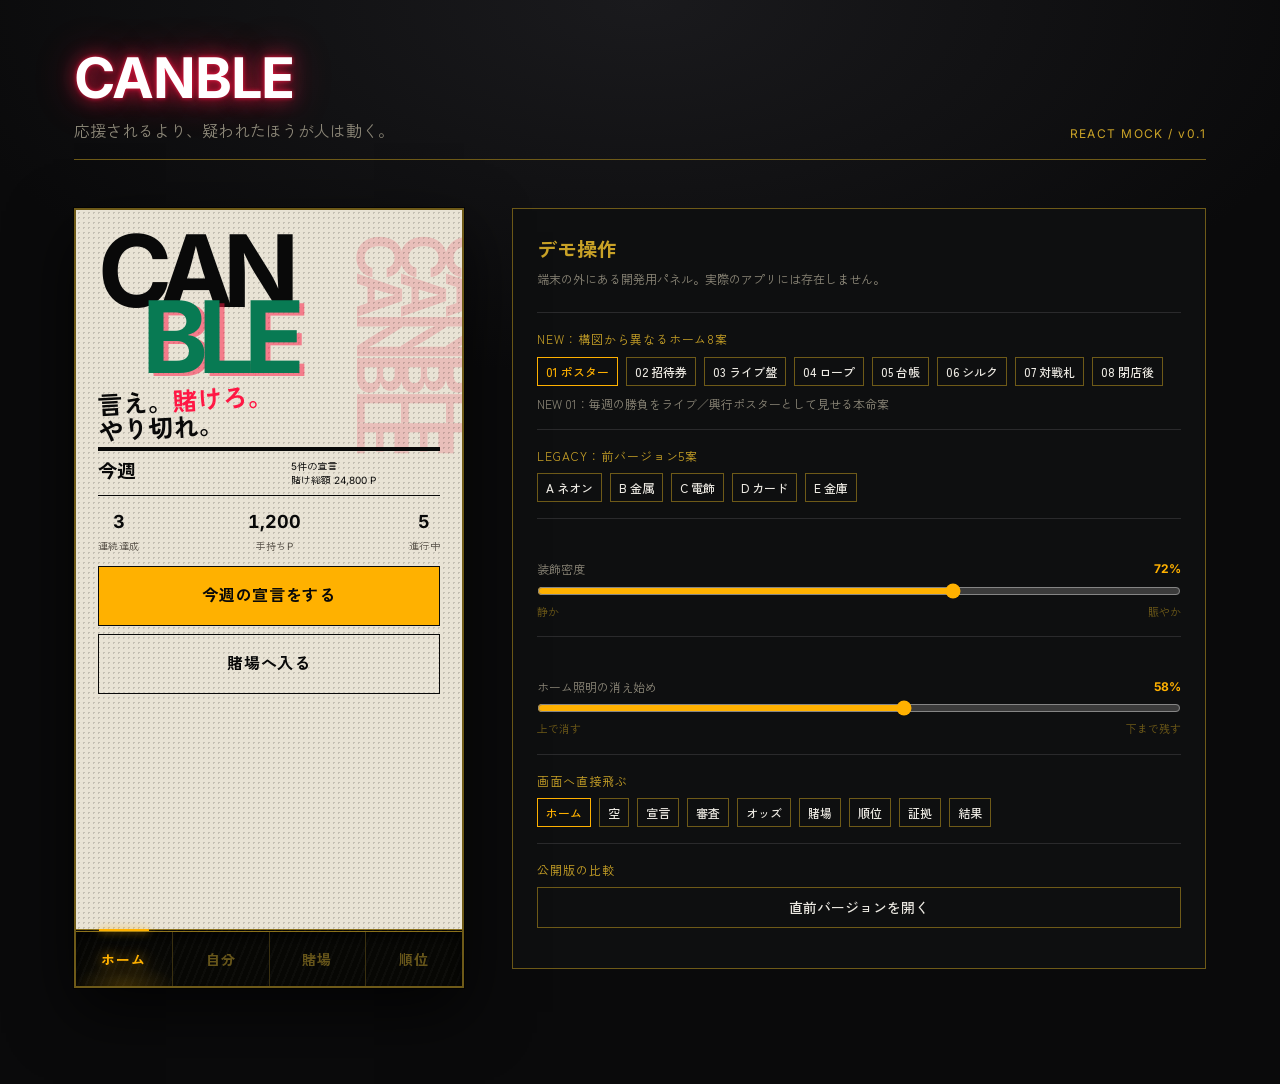
==== commit d9643b5b: "feat: publish React visual concepts Source: spajam-kakeru@002a216 Previous version: versions/481d44f" ====
--- a/index.html
+++ b/index.html
@@ -5,8 +5,8 @@
     <meta name="viewport" content="width=device-width, initial-scale=1.0" />
     <meta name="description" content="CANBLE — 宣言を賭けに変えるReactモック" />
     <title>CANBLE — React Mock</title>
-    <script type="module" crossorigin src="./assets/index-Dj9moVPG.js"></script>
-    <link rel="stylesheet" crossorigin href="./assets/index-CoKu5KyV.css">
+    <script type="module" crossorigin src="./assets/index-DF-PbsKK.js"></script>
+    <link rel="stylesheet" crossorigin href="./assets/index-eIlfAIzx.css">
   </head>
   <body>
     <div id="app"></div>
--- a/assets/index-eIlfAIzx.css
+++ b/assets/index-eIlfAIzx.css
@@ -0,0 +1 @@
+@font-face{font-family:Inter;font-style:normal;font-weight:400;font-display:swap;src:url(./inter-400-C38fXH4l.woff2)format("woff2")}@font-face{font-family:Inter;font-style:normal;font-weight:500;font-display:swap;src:url(./inter-500-Cerq10X2.woff2)format("woff2")}@font-face{font-family:Inter;font-style:normal;font-weight:700;font-display:swap;src:url(./inter-700-Yt3aPRUw.woff2)format("woff2")}@font-face{font-family:Zen Kaku Gothic New;font-style:normal;font-weight:400;font-display:swap;src:url(./zenkaku-400-CQIKlIYt.woff2)format("woff2")}@font-face{font-family:Zen Kaku Gothic New;font-style:normal;font-weight:500;font-display:swap;src:url(./zenkaku-500-Ddd6B-De.woff2)format("woff2")}@font-face{font-family:Zen Kaku Gothic New;font-style:normal;font-weight:700;font-display:swap;src:url(./zenkaku-700-cK9DHEuw.woff2)format("woff2")}:root{--night:#0a0a0b;--board:#111214;--felt:#0b3d2e;--felt-deep:#072720;--felt-line:#14563f;--gold:#c9a227;--gold-dim:#6e5a18;--chalk:#edeae3;--dust:#8c8778;--amber:#ffb100;--win:#00c853;--lose:#ff1744;--s-1:4px;--s-2:8px;--s-3:16px;--s-4:24px;--s-5:32px;--s-6:48px;--s-7:64px;--s-8:96px;--line:1.5px solid var(--gold-dim);--screen-h:724px;--card-inset:30px;--card-radius:14px;--ctrl-radius:8px;--bar-radius:3px}*{box-sizing:border-box}html,body{margin:0;padding:0}body{background:var(--night);color:var(--chalk);-webkit-font-smoothing:antialiased;background-image:radial-gradient(ellipse 80% 60% at 50% 0%, #1a1a1d 0%, var(--night) 70%);background-attachment:fixed;font-family:Zen Kaku Gothic New,Inter;line-height:1.6}.svg-defs{width:0;height:0;position:absolute}button{font:inherit;color:inherit;cursor:pointer}.led-grid{background-image:radial-gradient(#ffffff0f 1px,#0000 1px);background-size:4px 4px}.stage{max-width:1180px;padding:var(--s-6) var(--s-4) var(--s-8);margin:0 auto}.stage__head{justify-content:space-between;align-items:flex-end;gap:var(--s-4);border-bottom:var(--line);padding-bottom:var(--s-3);margin-bottom:var(--s-6);flex-wrap:wrap;display:flex}.wordmark{letter-spacing:-.02em;color:#fff;text-shadow:0 0 4px #ff1744e6,0 0 18px #ff1744b3,0 0 42px #ff174473;margin:0;font-family:Inter,Zen Kaku Gothic New;font-size:56px;font-weight:700;line-height:1.1}.tagline{margin:var(--s-2) 0 0;color:var(--dust);font-size:16px}.stamp{letter-spacing:.12em;color:var(--gold);margin:0;font-family:Inter;font-size:12px}.stage__body{gap:var(--s-6);grid-template-columns:auto 1fr;align-items:start;display:grid}.phone{border:2px solid var(--gold-dim);background:var(--board);flex-direction:column;width:390px;height:780px;display:flex;position:relative;overflow:hidden;box-shadow:0 0 0 1px #0009,0 24px 60px #000000b3}.phone__screen{background:var(--board);flex:1;min-height:0;position:relative;overflow-y:auto}.view{min-height:100%;display:none;position:relative}.view.is-on{display:block}.view__pad{padding:var(--s-5) var(--s-4);z-index:1;position:relative}.view__center{min-height:calc(780px - 56px - var(--s-8));text-align:center;justify-content:center;align-items:center;gap:var(--s-3);flex-direction:column;display:flex}.view--home{background:var(--night);position:relative;overflow:hidden}.view--home.is-on{flex-direction:column;display:flex}.home__deco{z-index:0;pointer-events:none;position:absolute;inset:0;overflow:hidden}.home__body{z-index:1;text-align:center;min-height:100%;padding:var(--s-6) var(--s-4);flex-direction:column;flex:1;justify-content:center;align-items:center;display:flex;position:relative}.home__est{letter-spacing:.24em;color:var(--gold-dim);margin:0 0 var(--s-3);font-family:Inter;font-size:11px}.home__logo{margin:0 0 var(--s-2)}.home__logo span{letter-spacing:-.02em;color:#fff;font-family:Inter;font-size:60px;font-weight:700;line-height:1;display:inline-block}.home__tag{color:var(--dust);margin:0 0 var(--s-5);font-size:14px}.home__stats{gap:var(--s-5);margin:0 0 var(--s-5);display:flex}.home__stats div{flex-direction:column;align-items:center;gap:2px;display:flex}.home__stats b{color:var(--amber);font-variant-numeric:tabular-nums;font-family:Inter;font-size:22px;font-weight:700}.home__stats span{color:var(--dust);letter-spacing:.04em;font-size:10px}.home__body .btn{width:260px;max-width:82%}.home__rays,.home__arch,.home__bulbs,.home__suits,.home__fan,.home__chips{opacity:0}.home__rays{background:repeating-conic-gradient(#ffb10024 0deg 3deg,#0000 3deg 15deg);border-radius:50%;width:560px;height:560px;position:absolute;top:34%;left:50%;transform:translate(-50%,-50%)}[data-home=neon] .home__rays{opacity:1;animation:60s linear infinite homeSpin}[data-home=neon] .home__logo span{color:#fff;text-shadow:0 0 4px #ff1744f2,0 0 18px #ff1744bf,0 0 46px #ff174473,0 0 90px #ffb10040;animation:4.2s ease-in-out infinite neonFlicker}[data-home=neon] .home__suits{opacity:.8;color:var(--lose);filter:drop-shadow(0 0 6px #ff174499)}@keyframes homeSpin{to{transform:translate(-50%,-50%)rotate(360deg)}}@keyframes neonFlicker{0%,19%,21%,55%,57%,to{opacity:1}20%,56%{opacity:.82}}[data-home=plate] .home__arch{opacity:1;border:3px solid var(--gold-dim);background:linear-gradient(160deg,#c9a22724,#0000 55%),radial-gradient(90% 60% at 50% 20%,#ffffff0d,#0000 70%);width:300px;height:300px;position:absolute;top:16%;left:50%;transform:translate(-50%);box-shadow:inset 0 0 0 6px #0006,inset 0 2px #ffffff14}[data-home=plate] .home__logo span{color:#0000;background:linear-gradient(#8c7a2e 0%,#f0c33c 46%,#6e5a18 100%);filter:drop-shadow(0 1px #ffffff40)drop-shadow(0 2px 2px #000000d9);-webkit-background-clip:text;background-clip:text}[data-home=plate] .home__suits{opacity:.55;color:var(--gold-dim)}.home__bulbs{position:absolute;inset:8% 6%}.home__bulbs i{background:var(--amber);width:8px;height:8px;box-shadow:0 0 8px var(--amber), 0 0 2px #fff;border-radius:50%;position:absolute}.home__bulbs i:first-child{top:0%;left:0%}.home__bulbs i:nth-child(2){top:0%;left:25%}.home__bulbs i:nth-child(3){top:0%;left:50%}.home__bulbs i:nth-child(4){top:0%;left:75%}.home__bulbs i:nth-child(5){top:0%;left:100%}.home__bulbs i:nth-child(6){top:33%;left:100%}.home__bulbs i:nth-child(7){top:66%;left:100%}.home__bulbs i:nth-child(8){top:100%;left:100%}.home__bulbs i:nth-child(9){top:100%;left:75%}.home__bulbs i:nth-child(10){top:100%;left:50%}.home__bulbs i:nth-child(11){top:100%;left:25%}.home__bulbs i:nth-child(12){top:100%;left:0%}.home__bulbs i:nth-child(13){top:66%;left:0%}.home__bulbs i:nth-child(14){top:33%;left:0%}.home__bulbs i:nth-child(15){top:0%;left:50%;transform:translateY(-14px)}.home__bulbs i:nth-child(16){top:100%;left:50%;transform:translateY(14px)}[data-home=marquee] .home__bulbs{opacity:1}[data-home=marquee] .home__bulbs i{animation:1.4s infinite bulbBlink}[data-home=marquee] .home__bulbs i:nth-child(3n){animation-delay:.25s}[data-home=marquee] .home__bulbs i:nth-child(3n+1){animation-delay:.5s}@keyframes bulbBlink{0%,to{opacity:1}50%{opacity:.2}}[data-home=marquee] .home__logo span{color:#fff;text-shadow:0 0 6px #ffffffd9,0 0 22px #ffb100b3}[data-home=marquee] .home__suits{opacity:.7;color:var(--amber)}.home__fan{position:absolute;bottom:6%;left:50%}.home__fan i{background:linear-gradient(160deg, #c9a22729, #0006 60%), var(--felt);transform-origin:50% 91px;border:1.5px solid #edeae38c;border-radius:4px;width:42px;height:73px;position:absolute;top:-36px;left:-21px;box-shadow:0 6px 10px #00000080}.home__fan i:first-child{transform:rotate(-32deg)}.home__fan i:nth-child(2){transform:rotate(-16deg)}.home__fan i:nth-child(3){transform:rotate(0)}.home__fan i:nth-child(4){transform:rotate(16deg)}.home__fan i:nth-child(5){transform:rotate(32deg)}[data-home=fan] .home__fan{opacity:1}[data-home=fan] .home__suits{opacity:.7;color:var(--gold)}[data-home=fan] .home__logo span{color:#fff;text-shadow:0 0 8px #000000e6,0 4px 18px #000000b3}[data-home=vault] .home__arch{opacity:1;width:320px;height:320px;box-shadow:inset 0 0 0 3px var(--gold-dim), inset 0 0 26px #000c, 0 0 0 2px #0009;background:repeating-conic-gradient(#ffffff0a 0deg 2deg,#0000 2deg 10deg),radial-gradient(circle at 50% 40%,#c9a22724,#0000 65%);border:8px solid #1e1b10;border-radius:50%;position:absolute;top:18%;left:50%;transform:translate(-50%)}.home__chips{width:320px;height:320px;position:absolute;top:18%;left:50%;transform:translate(-50%)}.home__chips i{background:radial-gradient(circle at 35% 30%,#f0c33c,#6e5a18 70%);border-radius:50%;width:14px;height:14px;position:absolute;box-shadow:inset 0 0 0 2px #00000080,0 2px 3px #0009}.home__chips i:first-child{top:-7px;left:calc(50% - 7px)}.home__chips i:nth-child(2){top:calc(50% - 7px);left:-7px}.home__chips i:nth-child(3){top:calc(50% - 7px);right:-7px}[data-home=vault] .home__chips{opacity:1}[data-home=vault] .home__logo span{color:#0000;background:linear-gradient(#f0c33c,#6e5a18);filter:drop-shadow(0 2px 2px #000000d9);-webkit-background-clip:text;background-clip:text}.h-2{letter-spacing:-.01em;margin:0 0 var(--s-3);font-size:32px;font-weight:700;line-height:1.1}.h-3{color:var(--gold);margin:0;font-size:20px;font-weight:700;line-height:1.1}.muted{color:var(--dust);margin:0 0 var(--s-3);font-size:14px}.note{color:var(--dust);margin:var(--s-3) 0 0;font-size:12px}.step{letter-spacing:.16em;margin:0 0 var(--s-2);color:var(--gold);font-family:Inter;font-size:12px}.btn{border:1.5px solid var(--gold);width:100%;padding:var(--s-3);text-align:center;color:var(--gold);letter-spacing:.04em;margin-top:var(--s-4);background:0 0;border-radius:0;font-size:16px;font-weight:700;display:block}.btn--fill{color:#1a1405;background:linear-gradient(#f0c33c,#c9a227);border-color:#f0c33c;box-shadow:0 0 24px #c9a22759}.btn:active{transform:translate(1px,1px)}.field{margin-bottom:var(--s-4);display:block}.field__label{letter-spacing:.08em;margin-bottom:var(--s-2);color:var(--gold);font-size:12px;display:block}textarea,select{width:100%;font:inherit;color:var(--chalk);border:1.5px solid var(--gold-dim);padding:var(--s-2) var(--s-3);resize:none;background:#0a0a0b;border-radius:0;font-size:16px}textarea::placeholder{color:#5a5750}textarea:focus,select:focus{outline:2px solid var(--amber);outline-offset:1px}select option{color:var(--chalk);background:#0a0a0b}.chips{gap:var(--s-2);margin:calc(var(--s-4) * -1 + var(--s-2)) 0 var(--s-4);flex-wrap:wrap;display:flex}.chip{border:1.5px solid var(--gold-dim);color:var(--dust);padding:var(--s-2);background:0 0;font-size:12px}.chip--bad{border-color:var(--lose);color:var(--lose)}.verdict{margin:0 0 var(--s-3);font-family:Inter,Zen Kaku Gothic New;font-size:48px;font-weight:700;line-height:1.1}.verdict--reject{color:var(--lose);text-shadow:0 0 20px #ff174499}.verdict--accept{color:var(--win);text-shadow:0 0 20px #00c85380}.quote{margin:0 0 var(--s-4);padding:var(--s-3);border-left:6px solid var(--gold);color:var(--chalk);background:#0a0a0b;font-size:20px;font-weight:500}.reason{margin:0 0 var(--s-3);font-size:16px;font-weight:500}.kv{gap:var(--s-3);padding:var(--s-2) 0;border-top:1.5px solid #2a2a2c;display:flex}.kv__k{color:var(--dust);flex:0 0 132px;font-size:12px}.kv__v{flex:1;font-size:14px;font-weight:500}.dots i{animation:1.2s infinite blink}.dots i:nth-child(2){animation-delay:.2s}.dots i:nth-child(3){animation-delay:.4s}@keyframes blink{0%,60%,to{opacity:.2}30%{opacity:1}}.view--odds.is-on{display:flex}.view--odds{background:#000}.view--odds .view__pad{padding-top:var(--s-4);flex-direction:column;flex:1;display:flex}.view--odds .journal{order:1}.view--odds #odds-judge{order:2}.view--odds.is-due #odds-judge{order:0}.odds__top{border-bottom:1.5px solid var(--gold-dim);padding-bottom:var(--s-2);margin-bottom:var(--s-4);justify-content:space-between;align-items:center;display:flex}.odds__plate{letter-spacing:.24em;color:var(--gold);font-family:Inter;font-size:12px}.live{align-items:center;gap:var(--s-1);letter-spacing:.12em;color:var(--lose);font-family:Inter;font-size:12px;display:flex}.live:before{content:"";background:var(--lose);width:8px;height:8px;box-shadow:0 0 8px var(--lose);border-radius:50%;animation:1.4s infinite pulse}@keyframes pulse{0%,to{opacity:1}50%{opacity:.25}}.odds__label{margin:0 0 var(--s-4);color:var(--chalk);font-size:16px;font-weight:700}.odds__figure{align-items:baseline;gap:var(--s-2);display:flex}.odds__num{letter-spacing:-.04em;font-variant-numeric:tabular-nums;color:var(--amber);text-shadow:0 0 6px #ffb100e6,0 0 28px #ffb1008c,0 0 64px #ffb10040;font-family:Inter;font-size:112px;font-weight:700;line-height:.9}.odds__unit{color:var(--amber);font-size:24px;font-weight:700}.odds__figure.is-flash .odds__num{animation:.55s ease-out flash}@keyframes flash{0%{color:#fff;text-shadow:0 0 12px #fff,0 0 48px #fffc,0 0 90px #ffb100b3}to{color:var(--amber)}}.odds__delta{margin:var(--s-2) 0 0;letter-spacing:.04em;min-height:22px;font-family:Inter;font-size:14px;font-weight:700}.odds__delta.up{color:var(--lose)}.odds__delta.down{color:var(--win)}.odds__doubt{margin:var(--s-4) 0 var(--s-3);color:var(--chalk);font-size:20px}.odds__doubt b{color:var(--lose);text-shadow:0 0 12px #ff174499;font-family:Inter;font-size:24px}.odds__bar{border:1.5px solid var(--gold-dim);background:var(--lose);height:14px}.odds__bar-do{background:var(--win);height:100%;transition:width .6s}.odds__time{color:var(--dust);margin:var(--s-3) 0 0;font-size:14px}.odds__time b{color:var(--amber);font-family:Inter}.rule{margin:var(--s-4) 0 var(--s-2);border:0;border-top:1.5px solid #2a2a2c}.odds__whisper{color:var(--dust);margin:0;font-size:12px}.journal{margin-top:var(--s-5);padding-top:var(--s-3);border-top:1.5px solid #2a2a2c}.journal__head{margin-bottom:var(--s-2);justify-content:space-between;align-items:baseline;display:flex}.journal__cap{letter-spacing:.12em;color:var(--gold);font-size:12px}.journal__day{color:var(--dust);font-family:Inter;font-size:12px}#journal-compose textarea{width:100%;font:inherit;color:var(--chalk);border:1.5px solid var(--gold-dim);padding:var(--s-2);resize:none;margin-bottom:var(--s-2);background:#0a0a0b;border-radius:0;font-size:14px}#journal-compose textarea:focus{outline:2px solid var(--amber);outline-offset:1px}#journal-compose .btn{margin-top:0}.journal__posted{color:var(--gold);border:1.5px dashed var(--gold-dim);padding:var(--s-2) var(--s-3);margin:0 0 var(--s-3);font-size:13px}.journal__past{margin-top:var(--s-3)}.journal__past[hidden]{display:none}.journal__past summary{color:var(--dust);cursor:pointer;align-items:center;gap:var(--s-2);min-height:24px;font-size:12px;display:flex}.journal__past summary b{color:var(--gold);font-family:Inter}.journal__log{margin:var(--s-2) 0 0;padding:0;list-style:none}.journal__entry{padding:var(--s-2) 0;border-top:1.5px solid #2a2a2c}.journal__entry-day{color:var(--gold-dim);font-family:Inter;font-size:11px}.journal__entry-text{margin:var(--s-1) 0;color:var(--chalk);font-size:14px}.journal__entry-reactions{color:var(--dust);min-height:1em;margin:0;font-size:12px}.journal__empty{color:var(--dust);padding:var(--s-2) 0;font-size:12px}.floor__table{z-index:0;pointer-events:none;position:absolute;inset:0}[data-table=off] .floor__table{display:none}[data-table=off].view--floor{background:var(--felt)}.table__inner{position:absolute;inset:55px 0 0;overflow:hidden}.table__felt{background:radial-gradient(ellipse 68% 34% at 50% 30%, #ffffff26, transparent 72%),  radial-gradient(ellipse 88% 58% at 50% 36%, transparent 42%, #0000009e 100%),  repeating-linear-gradient(45deg, #0000000f 0 1px, transparent 1px 3px), repeating-linear-gradient(-45deg, #ffffff08 0 1px, transparent 1px 3px), var(--felt);background-size:100% var(--screen-h), 100% var(--screen-h), 3px 3px, 3px 3px, auto;background-repeat:repeat-y,repeat-y,repeat,repeat,no-repeat;position:absolute;inset:0}.table__rail{left:-34%;right:-34%;top:calc(var(--screen-h) * -.48);height:calc(var(--screen-h) * .62);background:radial-gradient(60% 40% at 50% 92%,#c9a22729,#0000 60%),linear-gradient(#0b0a07 0%,#1a1509 62%,#241c0c 100%);border-bottom:2px solid #c9a2278c;border-radius:50%;position:absolute;box-shadow:0 6px 18px #000000b3,inset 0 -3px 10px #000000bf}.table__rail i{border-bottom:1.5px dashed #c9a22780;border-radius:50%;height:40%;position:absolute;bottom:7px;left:6%;right:6%}.table__rail--bottom{top:auto;bottom:calc(var(--screen-h) * -.32);background:radial-gradient(60% 40% at 50% 8%,#c9a22724,#0000 60%),linear-gradient(#241c0c 0%,#1a1509 38%,#0b0a07 100%);border-top:2px solid #c9a22773;border-bottom:0;box-shadow:0 -6px 18px #000000b3,inset 0 3px 10px #000000bf}.table__rail--bottom i{border-top:1.5px dashed #c9a22766;border-bottom:0;top:7px;bottom:auto}.table__line{left:-16%;right:-16%;top:calc(var(--screen-h) * .175);height:calc(var(--screen-h) * .74);border-top:1.5px solid #c9a22752;border-radius:50%;position:absolute;box-shadow:0 -1px #0006}.table__mark{left:0;right:0;top:calc(var(--screen-h) * .095);text-align:center;color:var(--gold);opacity:.42;position:absolute}.table__suits{width:104px;height:23px;color:var(--gold)}.table__name{letter-spacing:.3em;text-indent:.3em;margin:2px 0 0;font-size:17px;font-weight:700}.table__sub{letter-spacing:.32em;text-indent:.32em;opacity:.8;margin:2px 0 0;font-family:Inter;font-size:8px}.table__props{position:absolute;inset:0}.table-prop{position:absolute}.table__props>.table-prop{visibility:hidden}.table-scatter{left:var(--scatter-x);top:var(--scatter-y);opacity:.62;filter:brightness(.78)saturate(.8);width:104px;height:88px;position:absolute}.table-scatter .table-prop{visibility:visible;transform:scale(var(--scatter-scale)) rotate(var(--scatter-rotate));transform-origin:50%;top:0;left:0;right:auto}.table-scatter .table-prop--pawn{top:14px;left:30px}.table-prop--chips{width:80px;height:66px;top:72px;left:18px}.prop-chip{filter:drop-shadow(0 4px 3px #0000008c);width:42px;height:42px;position:absolute}.prop-chip--red{color:var(--lose);top:12px;left:0;transform:rotate(-13deg)}.prop-chip--gold{color:var(--amber);top:0;left:28px;transform:rotate(9deg)}.prop-chip--ivory{color:var(--chalk);top:26px;left:34px;transform:rotate(21deg)}.prop-chip--red2{color:#8f1028;top:30px;left:5px;transform:rotate(-3deg)}.table-prop--cards{width:76px;height:86px;top:65px;right:16px}.prop-card{border:1.5px solid #edeae3e6;border-radius:4px;width:47px;height:66px;position:absolute;box-shadow:0 5px 6px #00000080}.prop-card--back{background:repeating-linear-gradient(45deg,#edeae380 0 1px,#0000 1px 4px),repeating-linear-gradient(-45deg,#edeae338 0 1px,#0000 1px 4px),#701126;top:8px;left:4px;transform:rotate(-11deg);box-shadow:inset 0 0 0 3px #701126,inset 0 0 0 4px #edeae3b8,0 5px 6px #00000080}.prop-card--face{background:var(--chalk);color:#111;flex-direction:column;align-items:flex-start;padding:4px;font-family:Inter;font-size:12px;font-style:normal;font-weight:700;display:flex;top:2px;right:2px;transform:rotate(8deg)}.prop-card--face svg{color:#111;width:18px;height:18px}.table-prop--cash{width:100px;height:48px;top:132px;left:42px;transform:rotate(5deg)}.prop-note{color:#edeae3cc;background:linear-gradient(135deg,#edeae345,#c9a2271f),#315c45;border:1px solid #edeae385;font-family:Inter;font-style:normal;position:absolute;inset:0 8px 6px 0;box-shadow:inset 0 0 0 3px #315c45,inset 0 0 0 4px #edeae340,0 4px 5px #00000073}.prop-note:after{content:"";border:1px solid #edeae347;border-radius:50%;width:24px;height:20px;position:absolute;top:50%;left:50%;transform:translate(-50%,-50%)}.prop-note span{font-size:16px;font-weight:700;position:absolute;top:7px;left:8px}.prop-note b{font-size:9px;position:absolute;bottom:5px;right:7px}.prop-note--back{opacity:.72;transform:translate(7px,-6px)rotate(-4deg)}.floor__stake{left:-16px;top:var(--s-4);z-index:2;pointer-events:none;filter:drop-shadow(0 5px 6px #000000bf);width:30px;height:34px;position:absolute}.floor__stake i{background:repeating-conic-gradient(from 12deg, #ffffffe6 0 20deg, transparent 20deg 60deg), radial-gradient(circle at 50% 50%, var(--stake-color) 0 42%, transparent 42%), var(--stake-color);border:1px solid #0009;border-radius:50%;width:30px;height:11px;position:absolute;left:0;box-shadow:0 2px #00000057}.floor__stake i:first-child{bottom:0;transform:translate(1.5px)}.floor__stake i:nth-child(2){bottom:7px}.floor__stake i:nth-child(3){bottom:14px;transform:translate(-1.5px)rotate(-3deg)}.floor__stake--do{--stake-color:#0e7a3c}.floor__stake--no{--stake-color:#a3122f}.table-prop--pawn{filter:drop-shadow(0 5px 4px #0009);width:34px;height:48px;top:119px;right:100px;transform:rotate(9deg)}.table-prop--pawn:before{content:"";background:linear-gradient(135deg,#302a1c,#080704 72%);border:1px solid #c9a22759;border-radius:50%;width:16px;height:16px;position:absolute;top:0;left:9px}.table-prop--pawn i{clip-path:polygon(29% 0,71% 0,78% 45%,95% 76%,100% 100%,0 100%,5% 76%,22% 45%);background:linear-gradient(90deg,#080704,#2a2418 48%,#080704);border-bottom:1px solid #c9a22780;width:24px;height:30px;position:absolute;top:13px;left:5px}.floor__head{padding:var(--s-3) var(--s-4);border-bottom:1.5px solid var(--gold);z-index:2;background:var(--felt-deep);justify-content:space-between;align-items:center;display:flex;position:sticky;top:0}.floor__credit{color:var(--dust);margin:0;font-size:12px}.floor__credit b{color:var(--gold);font-family:Inter}.floor__list{z-index:1;margin:0;padding:0;list-style:none;position:relative}.floor__item{border-bottom:1.5px solid var(--felt-line);padding:var(--s-3) var(--s-4)}.floor__who{color:var(--gold-dim);margin:0 0 var(--s-1);font-family:Inter;font-size:12px}.floor__text{margin:0 0 var(--s-2);color:var(--chalk);font-size:16px;font-weight:700}.floor__meta{color:var(--dust);margin-bottom:var(--s-2);justify-content:space-between;align-items:center;font-size:12px;display:flex}.floor__odds{font-family:Inter;font-weight:700}.floor__acts{gap:var(--s-2);display:flex}.bet{border-radius:var(--ctrl-radius);padding:var(--s-2);align-items:center;gap:var(--s-1);background:#00000059;border:1.5px solid;flex-direction:column;flex:1;font-size:14px;font-weight:700;line-height:1.2;display:flex}.bet .floor__odds{font-family:Inter;font-size:14px;font-weight:700}.bet--do{border-color:var(--win);color:var(--win)}.bet--no{border-color:var(--lose);color:var(--lose)}.bet--do.is-picked{background:var(--win);color:#04240f;box-shadow:0 0 20px #00c85380}.bet--no.is-picked{background:var(--lose);color:#2a0209;box-shadow:0 0 20px #ff174480}.bet:disabled:not(.is-picked){color:#7e9389;cursor:default;box-shadow:none;border-color:#3e5b4e}.floor__done{color:var(--gold);margin:var(--s-2) 0 0;font-size:12px}.floor__thread{justify-content:center;align-items:center;gap:var(--s-1);width:100%;margin-top:var(--s-2);border:1.5px solid var(--gold-dim);border-radius:var(--ctrl-radius);color:var(--dust);padding:var(--s-2);background:#0000004d;font-size:12px;display:flex}.floor__thread:hover{border-color:var(--gold);color:var(--gold)}.floor__thread b{color:var(--amber);font-family:Inter;font-weight:700}.floor__support{background:var(--lose);height:6px;margin:0 0 var(--s-1);border-radius:var(--bar-radius);overflow:hidden}.floor__support i{background:var(--win);height:100%;display:block}.floor__latest{align-items:baseline;gap:var(--s-2);color:var(--dust);margin:var(--s-2) 0 0;white-space:nowrap;text-overflow:ellipsis;font-size:12px;display:flex;overflow:hidden}.floor__latest-day{color:var(--gold);flex:none;font-family:Inter;font-size:11px}[data-skin=card] .floor__list{padding:150px var(--card-inset) var(--s-6)}[data-skin=card] .floor__item{z-index:0;border:1.5px solid var(--gold);border-radius:var(--card-radius);background:linear-gradient(160deg, #c9a22729, #00000059 60%), var(--felt);padding:var(--s-3) var(--s-3) var(--s-3) var(--s-4);margin-bottom:var(--s-3);position:relative}[data-skin=card] .floor__item:after{content:"";z-index:-1;left:calc(var(--s-3) - 5px);width:2px;top:var(--card-radius);bottom:var(--card-radius);background:repeating-linear-gradient(to bottom, var(--gold-dim) 0 4px, transparent 4px 10px);position:absolute}[data-skin=card] .floor__no{top:var(--s-3);right:var(--s-3);color:#c9a22759;font-family:Inter;font-size:30px;font-weight:700;line-height:1;display:block;position:absolute}[data-skin=card] .floor__who{color:var(--gold);letter-spacing:.08em}[data-skin=card] .floor__text{padding-right:var(--s-5);font-size:18px}[data-skin=card] .floor__heads{color:var(--gold);display:inline}[data-skin=card] .floor__meta{margin-bottom:var(--s-2);border:0;padding:0}[data-skin=card] .floor__acts{padding-top:var(--s-3);border-top:1.5px dashed #c9a22759}[data-skin=card] .floor__support{margin-bottom:var(--s-2);display:block}[data-density=normal] .floor__list{padding:132px var(--card-inset) var(--s-5)}[data-density=normal] .floor__item{--card-radius:11px;--ctrl-radius:6px;--bar-radius:2px;padding:var(--s-2) var(--s-2) var(--s-2) var(--s-3);margin-bottom:var(--s-2)}[data-density=normal] .floor__item:after{left:calc(var(--s-2) - 4px)}[data-density=normal] .floor__text{margin-bottom:var(--s-1);font-size:16px}[data-density=normal] .floor__no{top:var(--s-2);right:var(--s-2);font-size:22px}[data-density=normal] .floor__support{height:4px;margin-bottom:var(--s-1)}[data-density=normal] .floor__meta{margin-bottom:var(--s-1)}[data-density=normal] .floor__acts{padding-top:var(--s-2)}[data-density=normal] .bet,[data-density=normal] .floor__thread{padding:var(--s-1) var(--s-2)}[data-density=tight] .floor__list{padding:116px var(--card-inset) var(--s-4)}[data-density=tight] .floor__item{--card-radius:9px;--ctrl-radius:5px;--bar-radius:2px;padding:var(--s-2) var(--s-2) var(--s-2) var(--s-3);margin-bottom:var(--s-2)}[data-density=tight] .floor__item:after{left:calc(var(--s-2) - 5px)}[data-density=tight] .floor__who{margin-bottom:0;font-size:11px}[data-density=tight] .floor__text{margin-bottom:var(--s-1);padding-right:var(--s-4);white-space:nowrap;text-overflow:ellipsis;font-size:15px;overflow:hidden}[data-density=tight] .floor__no{top:var(--s-2);right:var(--s-2);font-size:18px}[data-density=tight] .floor__support{height:3px;margin-bottom:var(--s-1)}[data-density=tight] .floor__meta{margin-bottom:var(--s-1);font-size:11px}[data-density=tight] .floor__acts{padding-top:var(--s-2)}[data-density=tight] .bet{justify-content:space-between;align-items:center;gap:var(--s-1);padding:var(--s-1) var(--s-2);white-space:nowrap;flex-direction:row;font-size:12px}[data-density=tight] .bet .floor__odds{font-size:14px}[data-density=tight] .floor__latest{margin-top:var(--s-1)}[data-density=tight] .floor__thread{padding:var(--s-1);margin-top:var(--s-1);font-size:11px}.streak{margin-left:var(--s-2);border-radius:var(--ctrl-radius,8px);padding:0 var(--s-1);color:var(--amber);letter-spacing:0;border:1px solid #ffb10080;font-family:Inter,Zen Kaku Gothic New;font-size:11px;display:inline-block}.view--rank{background:var(--felt-deep)}.rank__head{padding:var(--s-3) var(--s-4);border-bottom:1.5px solid var(--gold);z-index:2;background:var(--felt-deep);position:sticky;top:0}.rank__segs{gap:var(--s-2);margin-top:var(--s-3);display:flex}.rank__seg{border:1.5px solid var(--gold-dim);border-radius:var(--ctrl-radius);color:var(--dust);padding:var(--s-2);background:#0000004d;flex:1;min-height:44px;font-size:13px;font-weight:700}.rank__seg.is-on{border-color:var(--amber);color:var(--amber);background:#ffb1001a}.rank__note{color:var(--dust);margin:var(--s-2) 0 0;font-size:12px}.rank__list{padding:var(--s-2) var(--s-3) var(--s-5);margin:0;list-style:none}.rank__item{gap:0 var(--s-2);padding:var(--s-2) var(--s-2);border-bottom:1.5px solid #c9a2272e;grid-template-columns:28px 1fr auto;align-items:center;display:grid}.rank__item.is-me{border:1.5px solid var(--gold);border-radius:var(--card-radius);margin:var(--s-1) 0;background:linear-gradient(160deg,#c9a22729,#0000004d 60%)}.rank__no{color:var(--gold-dim);text-align:center;font-family:Inter;font-size:16px;font-weight:700}.rank__item:first-child .rank__no,.rank__item:nth-child(2) .rank__no,.rank__item:nth-child(3) .rank__no{color:var(--amber)}.rank__who{color:var(--chalk);font-family:Inter,Zen Kaku Gothic New;font-size:14px;font-weight:700}.rank__sub{color:var(--dust);grid-column:2;font-family:Inter;font-size:11px}.rank__rate{color:var(--amber);font-variant-numeric:tabular-nums;grid-area:1/3/span 2;font-family:Inter;font-size:24px;font-weight:700}.rank__rate i{margin-left:1px;font-size:12px;font-style:normal}.notice{z-index:30;padding:var(--s-4);background:#000000d1;justify-content:center;align-items:center;display:flex;position:absolute;inset:0}.notice[hidden]{display:none}.notice__panel{background:var(--board);border:2px solid var(--lose);width:100%;padding:var(--s-4);animation:.24s ease-out noticeIn;box-shadow:0 0 40px #ff174447}@keyframes noticeIn{0%{opacity:0;transform:scale(.96)}to{opacity:1;transform:none}}.notice__when{align-items:center;gap:var(--s-2);letter-spacing:.12em;color:var(--lose);margin:0;font-family:Inter;font-size:11px;display:flex}.notice__when:before{content:"";background:var(--lose);width:8px;height:8px;box-shadow:0 0 8px var(--lose);border-radius:50%;animation:1.4s infinite pulse}.notice__title{margin:var(--s-3) 0 var(--s-2);font-size:28px;font-weight:700;line-height:1.2}.notice__count{color:var(--amber);font-variant-numeric:tabular-nums;margin:var(--s-2) 0;text-shadow:0 0 8px #ffb100cc,0 0 32px #ffb10066;font-family:Inter;font-size:56px;font-weight:700;line-height:1}.notice__count[hidden]{display:none}.notice__sub{color:var(--dust);margin:0 0 var(--s-3);font-size:12px}.notice__panel .btn{margin-top:var(--s-2)}.dropzone{border:1.5px dashed var(--gold-dim);height:176px;color:var(--dust);margin:var(--s-4) 0;cursor:pointer;background:#0a0a0b;justify-content:center;align-items:center;font-size:14px;display:flex}.dropzone.is-filled{border-style:solid;border-color:var(--gold);color:var(--gold);font-weight:700}.meter{border:1.5px solid var(--gold-dim);height:14px}.meter__fill{background:var(--amber);width:0;height:100%;box-shadow:0 0 12px var(--amber);transition:width .5s linear}.view--result{background:#000}.result__verdict{margin:0;font-family:Inter,Zen Kaku Gothic New;font-size:72px;font-weight:700;line-height:1}.result__verdict.is-win{color:var(--win);text-shadow:0 0 12px #00c853cc,0 0 48px #00c85366}.result__verdict.is-lose{color:var(--lose);text-shadow:0 0 12px #ff1744cc,0 0 48px #ff174466}.result__declare{margin:var(--s-2) 0 var(--s-5);color:var(--chalk);font-size:16px;font-weight:700}.doubter{border:1.5px solid var(--gold);padding:var(--s-3);background:linear-gradient(#c9a22724,#c9a22708);width:100%}.doubter__cap{letter-spacing:.16em;color:var(--gold);margin:0;font-size:12px}.doubter__name{margin:var(--s-1) 0;color:var(--chalk);text-shadow:0 0 18px #c9a22780;font-family:Inter;font-size:32px;font-weight:700}.doubter__loss{color:var(--dust);margin:0;font-size:12px}.blob{pointer-events:none;z-index:0;position:absolute}.blob--empty{width:132px;height:132px;position:static}.blob--odds{opacity:.45;width:190px;height:190px;top:96px;right:-96px}.blob--result{opacity:.6;width:200px;height:200px;bottom:-48px;left:-80px}.blob--declare{opacity:.14;width:170px;height:170px;color:var(--gold-dim);top:-36px;right:-64px}.blob--check{opacity:.16;width:190px;height:190px;color:var(--gold-dim);animation:22s linear infinite homeSpin;bottom:-60px;left:-70px}.view[data-view=check].is-reject .blob--check{color:var(--lose);opacity:.22}.view[data-view=check].is-accept .blob--check{color:var(--win);opacity:.22}.blob--judge{opacity:.14;width:160px;height:160px;color:var(--gold-dim);bottom:-46px;right:-58px}.rank__watermark{right:var(--s-4);top:var(--s-3);opacity:.16;width:88px;height:auto;color:var(--gold-dim);pointer-events:none;position:absolute}.tabbar{border-top:1.5px solid var(--gold);background:var(--felt-deep);flex:none;display:flex}.tab{padding:var(--s-3);color:var(--gold-dim);letter-spacing:.08em;background:0 0;border:0;flex:1;font-size:14px;font-weight:700}.tab+.tab{border-left:1.5px solid var(--gold-dim)}.tab.is-on{color:var(--amber);text-shadow:0 0 12px #ffb100b3}.sheet{z-index:20;background:#000000b8;align-items:flex-end;display:flex;position:absolute;inset:0}.sheet[hidden]{display:none}.sheet__panel{background:var(--board);border-top:2px solid var(--gold);flex-direction:column;width:100%;min-height:0;max-height:88%;animation:.22s ease-out sheetUp;display:flex}@keyframes sheetUp{0%{opacity:.4;transform:translateY(16px)}to{opacity:1;transform:none}}.sheet__head{justify-content:space-between;align-items:flex-start;gap:var(--s-3);padding:var(--s-3) var(--s-4);border-bottom:1.5px solid var(--gold-dim);flex:none;display:flex}.sheet__who{color:var(--gold-dim);margin:0;font-family:Inter;font-size:12px}.sheet__text{margin:var(--s-1) 0 0;font-size:16px;font-weight:700}.sheet__close{border:1.5px solid var(--gold-dim);color:var(--dust);background:0 0;flex:none;width:44px;height:44px;font-size:18px;line-height:1}.sheet__close:hover{border-color:var(--gold);color:var(--gold)}.sheet__list{padding:var(--s-2) var(--s-4) var(--s-4);min-height:0;margin:0;list-style:none;overflow-y:auto}.thread-item{padding:var(--s-3) 0;border-top:1.5px solid #2a2a2c}.thread-item:first-child{border-top:0}.thread-item__day{color:var(--gold-dim);margin:0;font-family:Inter;font-size:11px}.thread-item__text{margin:var(--s-1) 0 var(--s-2);color:var(--chalk);font-size:15px}.thread-empty{color:var(--dust);padding:var(--s-3) 0;font-size:12px}.thread-item__reactions{gap:var(--s-2);flex-wrap:wrap;display:flex}.reaction{border:1.5px solid var(--gold-dim);color:var(--dust);padding:var(--s-2) var(--s-3);align-items:center;gap:var(--s-2);background:0 0;min-height:44px;font-size:12px;display:flex}.reaction b{color:inherit;font-family:Inter;font-weight:700}.reaction.is-picked{background:var(--amber);border-color:var(--amber);color:#1a1405}.reaction:hover:not(.is-picked){border-color:var(--gold);color:var(--gold)}.slot{z-index:40;padding:var(--s-4);background:#000000d1;justify-content:center;align-items:center;display:flex;position:absolute;inset:0}.slot[hidden]{display:none}.slot__machine{background:var(--board);border:2px solid var(--gold);width:100%;padding:var(--s-4);animation:.22s ease-out noticeIn;box-shadow:0 0 40px #c9a22747}.slot__head{align-items:baseline;gap:var(--s-2);margin-bottom:var(--s-4);display:flex}.slot__side{letter-spacing:.06em;border:1.5px solid var(--gold-dim);padding:2px var(--s-2);flex:none;margin:0;font-size:13px;font-weight:700}.slot__side.is-do{color:var(--win);border-color:var(--win)}.slot__side.is-no{color:var(--lose);border-color:var(--lose)}.slot__title{color:var(--chalk);flex:1;margin:0;font-size:14px;font-weight:700}.slot__body{align-items:center;gap:var(--s-3);justify-content:center;display:flex}.slot__reels{gap:var(--s-1);border:1.5px solid var(--gold-dim);padding:var(--s-2);background:#000;display:flex}.slot__reel{border:1.5px solid var(--gold-dim);background:#0a0a0b;justify-content:center;align-items:center;width:44px;height:64px;display:flex}.slot__reel span{color:var(--amber);text-shadow:0 0 8px #ffb100b3;font-variant-numeric:tabular-nums;font-family:Inter;font-size:32px;font-weight:700}.slot__reel:active{transform:translate(1px,1px)}.slot__unit{color:var(--gold);margin:0;font-size:16px;font-weight:700}.slot__lever{touch-action:none;cursor:grab;flex:none;width:28px;height:120px;position:relative}.slot__lever-rod{border:1px solid var(--gold-dim);background:linear-gradient(90deg,#1a1509,#4a3c12 50%,#1a1509);width:6px;position:absolute;top:12px;bottom:0;left:50%;transform:translate(-50%)}.slot__lever-ball{background:radial-gradient(circle at 35% 30%, #ff5b7a, var(--lose) 70%);border-radius:50%;width:28px;height:28px;position:absolute;top:0;left:50%;transform:translate(-50%);box-shadow:0 3px 6px #0009,inset 0 0 0 2px #0000004d}.slot__lever:focus{outline:2px solid var(--amber);outline-offset:2px}.slot__lever:active{cursor:grabbing}.slot__hint{color:var(--dust);margin:var(--s-3) 0 0;text-align:center;font-size:11px}.slot__payout{text-align:center;margin:var(--s-1) 0 0;color:var(--chalk);font-size:14px}.slot__payout b{color:var(--amber);font-family:Inter;font-size:18px}.slot__acts{gap:var(--s-3);margin-top:var(--s-3);display:flex}.slot__acts .btn{padding:var(--s-2) var(--s-1);letter-spacing:0;flex:1;margin-top:0;font-size:14px}.demopanel{border:1.5px solid var(--gold-dim);padding:var(--s-4);background:#0e0f10}.demopanel__title{color:var(--gold);margin:0;font-size:20px;font-weight:700}.demopanel__note{color:var(--dust);margin:var(--s-1) 0 var(--s-4);font-size:12px}.demopanel__group{padding-top:var(--s-3);margin-bottom:var(--s-3);border-top:1.5px solid #2a2a2c}.demopanel__cap{letter-spacing:.08em;color:var(--gold);margin:0 0 var(--s-2);font-size:12px}.dbtn{border:1.5px solid var(--gold-dim);width:100%;padding:var(--s-2);margin-bottom:var(--s-2);color:var(--chalk);background:0 0;font-size:14px;font-weight:500;display:block}.dbtn:hover{border-color:var(--gold);color:var(--gold)}.dbtn:active{transform:translate(1px,1px)}.dbtn.is-on{border-color:var(--amber);color:var(--amber)}.dbtn--link{text-align:center;box-sizing:border-box;text-decoration:none}.demopanel__hint{color:var(--dust);margin:var(--s-2) 0 0;font-size:12px}.demopanel__jump{gap:var(--s-2);flex-wrap:wrap;display:flex}.dbtn--s{width:auto;padding:var(--s-1) var(--s-2);flex:none;margin:0;font-size:12px}.prop-control{justify-content:space-between;align-items:center;gap:var(--s-3);margin:var(--s-4) 0 var(--s-1);color:var(--dust);font-size:12px;display:flex}.prop-control output{color:var(--amber);font-family:Inter;font-weight:700}.prop-range{width:100%;accent-color:var(--amber);cursor:pointer;margin:0;display:block}.prop-scale{margin-top:var(--s-1);color:var(--gold-dim);justify-content:space-between;font-size:11px;display:flex}.radio{align-items:center;gap:var(--s-2);margin-bottom:var(--s-2);font-size:14px;display:flex}.radio input{accent-color:var(--amber)}.formula{color:var(--amber);padding:var(--s-2);white-space:pre-wrap;background:#000;border:1.5px solid #2a2a2c;margin:0;font-family:Inter;font-size:12px;line-height:1.6}.flowmap{margin-top:var(--s-7);border-top:1.5px solid var(--gold-dim);padding-top:var(--s-4)}.flowmap__list{gap:var(--s-2);margin:var(--s-3) 0 0;counter-reset:f;flex-wrap:wrap;padding:0;list-style:none;display:flex}.flowmap__list li{border:1.5px solid var(--gold-dim);padding:var(--s-2) var(--s-3);background:#0e0f10;flex-direction:column;min-width:132px;display:flex}.flowmap__list li:before{counter-increment:f;content:counter(f);color:var(--amber);font-family:Inter;font-size:12px;font-weight:700}.flowmap__list b{color:var(--chalk);font-size:16px}.flowmap__list span{color:var(--dust);font-size:12px}@media (width<=900px){:root{--screen-h:664px}.stage{padding:var(--s-4) var(--s-3) var(--s-7)}.stage__body{grid-template-columns:1fr}.phone{width:100%;max-width:390px;height:720px;margin:0 auto}.view__center{min-height:calc(720px - 56px - var(--s-8))}.wordmark{font-size:36px}}.concept{z-index:1;min-height:var(--screen-h);isolation:isolate;font-family:Inter,Zen Kaku Gothic New;position:relative;overflow:hidden}.concept .home__stats{z-index:3;position:relative}.concept .home__actions{z-index:4;width:100%;position:relative}.concept .home__actions .btn{margin-top:var(--s-2)}.concept__eyebrow{letter-spacing:.18em;font-size:10px;font-weight:700}.concept--poster{color:#090909;background:#e9e3d5;flex-direction:column;align-items:flex-start;padding:28px 22px 18px;display:flex}.concept--poster:before{content:"";z-index:-1;opacity:calc(var(--decor) * .24);background:radial-gradient(#111 1px,#0000 1px) 0 0/5px 5px;position:absolute;inset:0}.poster__repeat{z-index:-1;color:#ff1744;letter-spacing:-.09em;transform-origin:100% 0;opacity:calc(var(--decor) * .24);mix-blend-mode:multiply;font-size:62px;font-weight:900;line-height:.72;position:absolute;top:24px;right:-28px;transform:rotate(90deg)translate(100%)}.concept--poster .concept__eyebrow{color:#e9e3d5;background:#090909;margin:0 0 12px;padding:4px 7px}.poster__logo{letter-spacing:-.105em;margin:0;font-size:100px;font-weight:900;line-height:.66}.poster__logo span{display:block}.poster__logo span:last-child{color:#087a53;text-shadow:5px 3px 0 rgba(255, 23, 68, calc(var(--decor) * .7));margin-left:44px}.poster__copy{margin:18px 0 6px;font-size:25px;font-weight:900;line-height:1.05;transform:rotate(-3deg)}.poster__copy em{color:#ff1744;font-style:normal}.poster__bill{border-top:4px solid #090909;border-bottom:1px solid #090909;grid-template-columns:1.3fr 1fr;width:100%;padding:8px 0;font-size:10px;line-height:1.4;display:grid}.poster__bill b{grid-row:1/span 2;align-self:center;font-size:19px}.concept--poster .home__stats{justify-content:space-between;gap:0;width:100%;margin:12px 0 4px}.concept--poster .home__stats b{color:#090909;font-size:18px}.concept--poster .home__stats span{color:#585249}.concept--poster .btn{color:#090909;box-shadow:none;border-color:#090909}.concept--poster .btn--fill{background:#ffb100}.poster__stub{letter-spacing:.18em;border-top:1px dashed #090909;width:100%;margin:auto 0 0;padding-top:8px;font-size:9px}.concept--invitation{text-align:center;background:radial-gradient(circle at 50% 15%,#242019,#09090a 62%);padding:34px 22px 18px}.invite__overline{color:var(--gold);letter-spacing:.28em;margin:0 0 18px;font-size:10px}.invite__ticket{color:#16130c;background:#e9e3d5;border:1px solid #a98c32;padding:42px 20px 22px;position:relative;transform:rotate(-1.4deg);box-shadow:0 22px 44px #0000008c}.invite__ticket:before,.invite__ticket:after{content:"";background:#0b0b0c;border-radius:50%;width:20px;height:20px;position:absolute;top:57%}.invite__ticket:before{left:-11px}.invite__ticket:after{right:-11px}.invite__serial{letter-spacing:.18em;font-size:9px;position:absolute;top:12px;left:14px}.invite__suit{color:#9a1d2f;opacity:calc(.3 + var(--decor) * .7);font-size:35px;position:absolute;top:5px;right:16px}.invite__ticket h1{letter-spacing:-.05em;margin:0;font-size:48px}.invite__ticket>p{margin:2px 0 14px;font-family:Zen Kaku Gothic New;font-size:13px}.invite__rule{background:#9b864f;height:1px;margin:18px -4px 12px}.invite__ticket .home__stats{justify-content:space-between;gap:0;margin:0}.invite__ticket .home__stats b{color:#6c5615}.invite__ticket .home__stats span{color:#655f52}.invite__date{letter-spacing:.13em;border-top:1px dashed #9b864f;padding-top:12px;font-size:10px!important}.concept--invitation .home__actions{margin-top:18px}.concept--invitation .btn{margin-top:8px}.invite__fine{color:#6e685b;letter-spacing:.2em;margin:12px 0 0;font-size:8px}.concept--board{background:#050606;flex-direction:column;padding:22px 18px 16px;display:flex}.board__top{border-bottom:1px solid var(--gold-dim);letter-spacing:.18em;color:var(--amber);justify-content:space-between;padding-bottom:8px;font-size:10px;display:flex}.board__top span{color:var(--lose);text-shadow:0 0 10px var(--lose)}.concept--board h1{letter-spacing:-.055em;margin:30px 0 20px;font-size:39px;line-height:1.05}.board__numbers{border-top:1px solid var(--gold-dim)}.board__numbers>div{border-bottom:1px solid #332b12;grid-template-columns:1fr auto 46px;align-items:baseline;padding:9px 2px;display:grid}.board__numbers span,.board__numbers i{letter-spacing:.12em;color:var(--gold-dim);font-size:9px;font-style:normal}.board__numbers b{color:var(--amber);text-shadow:0 0 calc(var(--decor) * 16px) #ffb100d9;font-variant-numeric:tabular-nums;font-size:41px;line-height:1}.board__ticker{white-space:nowrap;border-block:1px solid var(--lose);color:var(--lose);letter-spacing:.12em;margin:18px -18px 12px;padding:5px 0;font-size:9px;overflow:hidden}.board__ticker span{animation:14s linear infinite ticker;display:inline-block}@keyframes ticker{to{transform:translate(-55%)}}.concept--board .home__actions{margin-top:auto}.concept--rope{background:#060606;align-items:flex-end;padding:22px;display:flex}.rope__doors{perspective:400px;opacity:calc(.55 + var(--decor) * .45);position:absolute;inset:0 0 160px;overflow:hidden}.rope__doors:before{content:"";filter:blur(1px);background:radial-gradient(at 50% 0,#f5d06b 0,#82671e 9%,#19160f 42%,#060606 75%);width:150px;height:360px;position:absolute;top:4%;left:50%;transform:translate(-50%)}.rope__doors i{background:repeating-linear-gradient(90deg,#12100c 0 26px,#211b10 27px 29px);border:2px solid #4e401a;width:46%;position:absolute;top:26px;bottom:0}.rope__doors i:first-child{transform-origin:0;left:-8%;transform:rotateY(18deg)}.rope__doors i:nth-child(2){transform-origin:100%;right:-8%;transform:rotateY(-18deg)}.rope__doors b{color:#e8c548;letter-spacing:.08em;text-shadow:0 0 16px #c9a227;font-size:25px;position:absolute;top:92px;left:50%;transform:translate(-50%)}.rope__cord{z-index:2;height:90px;opacity:calc(.3 + var(--decor) * .7);position:absolute;top:340px;left:22px;right:22px}.rope__cord i{background:linear-gradient(90deg,#5b4512,#d3b14a,#4a380d);width:18px;height:90px;position:absolute;bottom:0}.rope__cord i:last-child{right:0}.rope__cord span{filter:drop-shadow(0 7px 6px #000);border-bottom:12px solid #7d0f25;border-radius:0 0 50% 50%;height:24px;position:absolute;top:15px;left:8px;right:8px}.rope__content{z-index:3;width:100%;padding-top:280px;position:relative}.rope__content>p{color:var(--gold);letter-spacing:.18em;font-size:9px}.rope__content h1{margin:8px 0 10px;font-size:29px;line-height:1.08}.concept--rope .home__stats{justify-content:flex-start;gap:24px;margin:0 0 8px}.concept--rope .home__stats b{font-size:17px}.concept--ledger{background:#10100e;padding:24px 20px 18px}.concept--ledger:before{content:"";z-index:-1;opacity:calc(var(--decor) * .17);background:repeating-linear-gradient(0deg,#0000 0 23px,#c9a227 24px);position:absolute;inset:0}.ledger__index{letter-spacing:.2em;color:var(--gold);margin:0;font-size:9px}.concept--ledger h1{letter-spacing:-.04em;margin:5px 0 18px;font-size:40px;line-height:.85}.ledger__sheet{color:#1d1a12;background:#d8d0bd;padding:12px 14px;transform:rotate(.7deg);box-shadow:6px 8px #493b14}.ledger__sheet>div{border-bottom:1px solid #7e755e;grid-template-columns:1fr auto;padding:10px 0 4px;display:grid}.ledger__sheet span{letter-spacing:.12em;font-size:9px}.ledger__sheet b{font-size:20px}.ledger__sheet p{margin:20px 0 4px;font-family:Zen Kaku Gothic New;font-size:12px;font-weight:700}.concept--ledger .home__actions{margin-top:22px}.ledger__stamp{z-index:2;color:#9d2036;text-align:center;opacity:calc(.35 + var(--decor) * .65);border:3px double #9d2036;padding:8px;font-size:11px;font-weight:900;line-height:1;position:absolute;top:408px;right:23px;transform:rotate(-12deg)}.concept--silk{color:#070707;background:#d89e00}.silk__grid{opacity:calc(.35 + var(--decor) * .65);grid-template-rows:repeat(3,1fr);grid-template-columns:repeat(3,1fr);display:grid;position:absolute;inset:0}.silk__grid i{border:1px solid #0003;justify-content:center;align-items:center;font-style:normal;display:flex;overflow:hidden}.silk__grid i:nth-child(3n+1){background:#d92748}.silk__grid i:nth-child(3n+2){background:#087a53}.silk__grid i:nth-child(3n){background:#e9e3d5}.silk__grid span{color:#111;filter:drop-shadow(6px 3px #ffffff59);font-size:105px;line-height:1;transform:rotate(-7deg)}.silk__band{z-index:2;color:#f4f0e7;background:#050505;margin-top:128px;padding:18px 20px;position:relative;transform:rotate(-2deg)scale(1.03)}.silk__band p{color:#ffb100;letter-spacing:.2em;margin:0;font-size:9px}.silk__band h1{letter-spacing:-.07em;margin:-4px 0;font-size:64px;line-height:1}.silk__band b{color:#ff1744}.silk__bottom{z-index:3;color:#fff;background:#050505f2;padding:12px;position:absolute;bottom:16px;left:18px;right:18px}.silk__bottom .home__stats{justify-content:space-around;margin:0 0 8px}.silk__bottom .home__stats b{font-size:17px}.concept--fight{color:#090909;background:#e8e2d5;padding:24px 20px 18px}.concept--fight:before{content:"";z-index:-1;background:linear-gradient(108deg, transparent 43%, rgba(255, 23, 68, calc(var(--decor) * .95)) 43% 55%, transparent 55%);position:absolute;inset:-20% -60%}.fight__series{letter-spacing:.19em;border-bottom:2px solid #090909;margin:0;padding-bottom:6px;font-size:9px}.concept--fight h1{letter-spacing:-.07em;grid-template-columns:1fr 54px 1fr;align-items:center;margin:42px -8px 22px;font-size:56px;line-height:.75;display:grid}.concept--fight h1 span:last-child{text-align:right;font-size:38px}.concept--fight h1 i{color:#ff1744;text-align:center;font-size:28px;transform:rotate(-10deg)}.fight__card{color:#fff;background:#090909;padding:12px 14px;transform:skewY(-2deg)}.fight__card b{color:#ffb100;letter-spacing:.18em;font-size:10px}.fight__card p{margin:4px 0;font-size:18px;font-weight:900}.fight__card span{letter-spacing:.12em;font-size:9px}.concept--fight .home__stats{justify-content:space-around;margin:22px 0 8px}.concept--fight .home__stats b{color:#090909}.concept--fight .home__stats span{color:#5d574d}.concept--fight .btn{color:#090909;box-shadow:none;border-color:#090909}.concept--fight .btn--fill{color:#fff;background:#090909}.fight__stamp{color:#e8e2d5;letter-spacing:.14em;background:#ff1744;margin:0;padding:4px 24px;font-size:9px;position:absolute;bottom:100px;right:-22px;transform:rotate(-90deg)}.concept--afterhours{background:#030404;padding:24px 22px 18px}.after__light{background:conic-gradient(from 164deg at 50% 0, transparent 0 14deg, rgba(240, 195, 60, calc(var(--decor) * .16)) 14deg 32deg, transparent 32deg);height:480px;position:absolute;top:-40px;left:8%;right:8%}.after__table{background:radial-gradient(#0c4a37 0,#062b20 62%,#02150f 63%);border:14px solid #211a0e;border-radius:50%;height:230px;position:absolute;top:180px;left:-20%;right:-20%;transform:perspective(320px)rotateX(62deg);box-shadow:0 20px 50px #000}.after__table i{background:#d91b42;border:7px dashed #eee9de;border-radius:50%;width:54px;height:54px;position:absolute;top:48%;left:50%;transform:translate(-50%,-50%);box-shadow:0 8px 15px #000}.after__table b{color:#c9a22759;letter-spacing:.16em;position:absolute;top:74%;left:50%;transform:translate(-50%)}.after__chair{background:#080808;border-radius:60px 60px 6px 6px;width:118px;height:154px;position:absolute;top:364px;left:50%;transform:translate(-50%);box-shadow:0 0 0 2px #18140d}.after__content{z-index:3;padding-top:385px;position:relative}.after__content>p{color:var(--gold);letter-spacing:.16em;margin:0;font-size:9px}.after__content h1{margin:5px 0;font-size:29px;line-height:1.05}.after__content>span{color:var(--dust);font-size:11px}.concept--afterhours .home__stats{flex-direction:column;gap:2px;margin:0;position:absolute;top:402px;right:0}.concept--afterhours .home__stats b{font-size:15px}.home__body .home__actions{width:260px;max-width:82%}.home__body .home__actions .btn{width:100%;max-width:none}.view--empty.is-on{background:#050606;overflow:hidden}.empty__spotlight{background:conic-gradient(from 164deg at 50% 0, transparent 0 14deg, rgba(255, 200, 80, calc(var(--decor) * .16)) 14deg 32deg, transparent 32deg);position:absolute;inset:-60px 0 0}.empty__table{height:260px;opacity:calc(.5 + var(--decor) * .5);background:#073326;border:12px solid #251d0e;border-radius:50%;position:absolute;top:90px;left:-25%;right:-25%;transform:perspective(340px)rotateX(64deg)}.empty__table i{background:#e71946;border:9px dashed #f5f2ea;border-radius:50%;width:72px;height:72px;position:absolute;top:42%;left:50%;transform:translate(-50%,-50%)}.empty__table span{color:#c9a22766;letter-spacing:.2em;font-size:11px;position:absolute;bottom:24px;left:50%;transform:translate(-50%)}.empty__chair{background:#050505;border-radius:60px 60px 0 0;width:120px;height:180px;position:absolute;top:282px;left:50%;transform:translate(-50%)}.view--empty .view__center{justify-content:flex-start;padding-top:300px}.view--empty .blob--empty{display:none}.view--declare{background:linear-gradient(90deg,#0000 0 11px,#c9a22714 12px,#0000 13px),#111214;padding-top:24px}.view--declare .view__pad{color:#17140e;background:#ded6c3;margin:10px 16px 24px;padding:44px 20px 24px;box-shadow:7px 8px #c9a22747}.view--declare .view__pad:after{content:"";background:radial-gradient(circle at 7px 0,#0000 7px,#ded6c3 7.5px) 0 0/14px 14px;height:14px;position:absolute;bottom:-7px;left:0;right:0}.slip__meta{z-index:3;color:#5e5028;letter-spacing:.14em;border-bottom:1px dashed #7c704f;justify-content:space-between;padding-bottom:5px;font-size:9px;display:flex;position:absolute;top:48px;left:40px;right:40px}.view--declare .h-2,.view--declare textarea,.view--declare select{color:#17140e}.view--declare .step,.view--declare .field__label{color:#705b17}.view--declare textarea,.view--declare select{background:#ffffff40;border-color:#7c704f}.view--declare .chip{color:#5b5445;border-color:#91835e}.view--declare .chip--bad{color:#b51032;border-color:#b51032}.view--declare .note{color:#6a6355}.view--declare .blob{opacity:calc(var(--decor) * .12)}.view--check{background:repeating-linear-gradient(0deg,#0000 0 31px,#c9a2270a 32px),#0d0e10;padding-top:20px;overflow:hidden}.check__security{border:1px solid var(--gold-dim);color:var(--gold);letter-spacing:.17em;margin:0 20px;padding:5px 8px;font-size:9px}.check__stamp{z-index:2;color:var(--win);letter-spacing:.04em;opacity:calc(.25 + var(--decor) * .75);border:4px double;padding:5px 15px;font-size:28px;font-weight:900;position:absolute;top:86px;right:-10px;transform:rotate(-12deg)}.view--check.is-reject .check__stamp{color:var(--lose)}.view--check .quote{color:#17140e;border-left:5px solid var(--gold);background:#e1dac9;position:relative;box-shadow:5px 6px #c9a22738}.odds__ticker{z-index:3;border-bottom:1px solid var(--lose);color:var(--lose);white-space:nowrap;letter-spacing:.12em;background:#000;padding:4px 0;font:9px Inter;position:sticky;top:0;overflow:hidden}.odds__ticker span{animation:15s linear infinite ticker;display:inline-block}.view--odds .view__pad{padding-top:14px}.rank__marquee{white-space:nowrap;color:#0b2b20;background:var(--amber);letter-spacing:.14em;padding:5px 8px;font:800 9px Inter;overflow:hidden}.view--rank:before{content:"";opacity:calc(var(--decor) * .13);background:repeating-linear-gradient(135deg,#0000 0 18px,#d7b43c 19px 20px);position:absolute;inset:0}.rank__head,.rank__list{z-index:1;position:relative}.rank__item:nth-child(-n+3){background:linear-gradient(90deg,#c9a22721,#0000);border:1px solid #c9a22766;margin:7px 0}.rank__item:first-child{box-shadow:inset 4px 0 var(--amber);padding-block:16px}.view--judge{background:#0d0e10;padding-top:22px;overflow:hidden}.view--judge .view__pad{color:#18150e;background:#dcd4c1;margin:38px 18px 20px;padding:30px 18px 22px;transform:rotate(-.5deg);box-shadow:7px 8px #4b3c13}.evidence__file{z-index:3;color:#15130e;letter-spacing:.13em;background:#c9a227;justify-content:space-between;padding:7px 10px;font:9px Inter;display:flex;position:absolute;top:32px;left:34px;right:34px}.evidence__clips i{z-index:4;border:2px solid #6f6758;width:16px;height:16px;position:absolute}.evidence__clips i:first-child{border-bottom:0;border-right:0;top:69px;left:28px}.evidence__clips i:nth-child(2){border-bottom:0;border-left:0;top:69px;right:28px}.evidence__clips i:nth-child(3){border-top:0;border-right:0;bottom:35px;left:28px}.evidence__clips i:nth-child(4){border-top:0;border-left:0;bottom:35px;right:28px}.view--judge .h-2,.view--judge .kv__v{color:#18150e}.view--judge .kv{border-color:#8c836f}.view--judge .kv__k,.view--judge .note,.view--judge .muted{color:#675f50}.view--judge .dropzone{color:#655b43;background:repeating-linear-gradient(45deg,#cfc7b4 0 8px,#dad2bf 8px 16px);border-color:#7c6b36}.view--result{overflow:hidden}.result__confetti{opacity:calc(.2 + var(--decor) * .8);position:absolute;inset:0}.result__confetti i{color:var(--gold);font-size:18px;font-style:normal;position:absolute;transform:rotate(18deg)}.result__confetti i:first-child{top:10%;left:5%}.result__confetti i:nth-child(2){color:var(--win);top:4%;left:24%}.result__confetti i:nth-child(3){color:var(--lose);top:13%;right:11%}.result__confetti i:nth-child(4){top:33%;left:10%}.result__confetti i:nth-child(5){top:41%;right:8%}.result__confetti i:nth-child(6){color:var(--lose);top:47%;left:32%}.result__confetti i:nth-child(7){color:var(--win);top:29%;right:29%}.result__confetti i:nth-child(8){color:var(--win);top:66%;left:3%}.result__confetti i:nth-child(9){color:var(--lose);top:72%;right:4%}.result__confetti i:nth-child(10){top:80%;left:26%}.result__confetti i:nth-child(11){color:var(--win);top:88%;right:28%}.result__confetti i:nth-child(12){top:15%;left:49%}.result__confetti i:nth-child(13){top:57%;right:17%}.result__confetti i:nth-child(14){color:var(--lose);top:91%;left:13%}.result__payout{border-block:1px dashed var(--gold);color:var(--gold);letter-spacing:.15em;text-align:center;padding:5px 0;font:9px Inter;position:absolute;top:18px;left:18px;right:18px}.view--result .view__center{text-align:left;align-items:flex-start}.result__verdict{z-index:1;letter-spacing:-.1em;-webkit-text-stroke:2px var(--win);font-size:108px;position:relative;transform:rotate(-7deg)translate(-12px);color:#0000!important;text-shadow:none!important}.result__verdict.is-lose{-webkit-text-stroke-color:var(--lose)}.result__declare{border-left:5px solid;padding-left:12px}.view--result .doubter{z-index:1;color:#18150e;background:#dcd4c1;position:relative;transform:rotate(1deg)}.view--result .doubter__name{color:#18150e;text-shadow:none}.view--result .doubter__loss{color:#665f50}@media (prefers-reduced-motion:reduce){.board__ticker span,.odds__ticker span{animation:none}}.view--odds.is-on{flex-direction:column;align-items:stretch;display:flex}.view--odds{background:#050505;overflow:hidden}.odds__spotlight{pointer-events:none;opacity:calc(var(--decor) * .9);background:conic-gradient(from 162deg at 50% 0, transparent 0 13deg, #e8c5481f 13deg 33deg, transparent 33deg);position:absolute;inset:-80px -40px 38%}.view--odds .view__pad{flex:none;width:100%;padding:18px 20px 32px}.odds__ticker{flex:none;width:100%;position:relative}.odds__slip{z-index:1;color:#17140e;background:radial-gradient(#1111111a .7px,#0000 .8px) 0 0/5px 5px,#e2dbc9;border:1px solid #a78b35;width:100%;padding:34px 18px 18px;position:relative;transform:rotate(-.35deg);box-shadow:7px 8px #493b14d9}.odds__slip:before,.odds__slip:after{content:"";background:#050505;border-radius:50%;width:14px;height:14px;position:absolute;top:55%}.odds__slip:before{left:-8px}.odds__slip:after{right:-8px}.odds__serial{letter-spacing:.14em;color:#62583f;border-bottom:1px dashed #8b7b55;justify-content:space-between;padding-bottom:5px;font:8px Inter;display:flex;position:absolute;top:10px;left:14px;right:14px}.odds__slip .odds__top{border-color:#9b864f;margin-bottom:14px}.odds__slip .odds__plate{color:#6c5615}.odds__slip .odds__label{color:#17140e;margin-bottom:10px;font-size:18px;line-height:1.25}.odds__slip .odds__figure{justify-content:flex-start;width:100%}.odds__slip .odds__num{color:#17140e;text-shadow:4px 3px 0 rgba(255, 23, 68, calc(var(--decor) * .55));font-size:104px}.odds__slip .odds__unit,.odds__slip .odds__time b{color:#6c5615}.odds__slip .odds__delta,.odds__slip .odds__doubt{color:#342f26}.odds__slip .odds__bar{border-color:#5a503a}.odds__slip .odds__time,.odds__slip .odds__whisper{color:#696151}.odds__slip .rule{border-color:#9b9078}.view--odds .blob--odds{display:none}.view--odds .journal{border:1px solid var(--gold-dim);background:#050505d1;margin-top:30px;padding:16px}.view--check{background:radial-gradient(70% 46% at 50% 0,#c9a2271c,#0000 66%),#080808}.view--check .view__pad{color:#17140e;background:radial-gradient(#11111117 .7px,#0000 .8px) 0 0/5px 5px,#e1dac9;border:1px solid #a78b35;margin:18px;padding:30px 18px 22px;transform:rotate(.35deg);box-shadow:7px 8px #493b14}.view--check .step{color:#705b17}.view--check .quote{color:#17140e;box-shadow:none;background:#ffffff45}.view--check .kv{border-color:#9a9079}.view--check .kv__k,.view--check .muted{color:#6b6355}.view--check .kv__v{color:#17140e}.view--check .check__stamp{font-size:24px;top:78px;right:5px}.view--check .blob--check{opacity:calc(var(--decor) * .08)}.view--floor{background:#030303}.floor__head{-webkit-backdrop-filter:blur(6px);backdrop-filter:blur(6px);background:#040404f0;border-bottom:1px solid #554515;min-height:72px;padding:12px 18px}.floor__kicker,.rank__kicker{color:var(--gold-dim);letter-spacing:.18em;margin:0 0 2px;font:8px Inter}.floor__open{color:var(--gold);letter-spacing:.12em;align-items:center;gap:5px;margin:0;font:9px Inter;display:flex}.floor__open i{background:var(--win);width:6px;height:6px;box-shadow:0 0 8px var(--win);border-radius:50%}.table__inner{top:72px}.table__spotlight{z-index:1;height:580px;opacity:calc(.35 + var(--decor) * .65);background:conic-gradient(from 162deg at 50% 0, transparent 0 13deg, #f7d66c1f 13deg 34deg, transparent 34deg);position:absolute;top:-100px;left:-10%;right:-10%}.table__rail{background:radial-gradient(circle,#e1c35b8c 0 1px,#0000 1.5px) 0 0/18px 13px,repeating-linear-gradient(112deg,#ffffff09 0 2px,#0000 2px 7px),radial-gradient(60% 42% at 50% 92%,#c9a22733,#0000 64%),linear-gradient(#070603 0%,#171107 58%,#2a1f0b 100%);border-bottom:3px double #c9a227b8;box-shadow:0 9px 28px #000000eb,inset 0 -6px 14px #000000c7,inset 0 -10px #c9a22714}.table__rail-inlay{filter:drop-shadow(0 2px 1px #000);border-bottom:4px double #c9a227b8;border-radius:50%;height:34%;position:absolute;bottom:11px;left:4%;right:4%}.table__rail i{border-color:#f0d2747a;bottom:20px}.table__rail--bottom{background:radial-gradient(circle,#e1c35b73 0 1px,#0000 1.5px) 4px 3px/18px 13px,repeating-linear-gradient(68deg,#ffffff08 0 2px,#0000 2px 7px),linear-gradient(#2a1f0b 0%,#171107 42%,#070603 100%);border-top:3px double #c9a227a6}.table__rail--bottom .table__rail-inlay{border-top:4px double #c9a227a3;border-bottom:0;top:11px;bottom:auto}.table__rail--bottom i{top:20px}.table__dealer-tray{z-index:2;background:#080704;border:3px double #c9a2279e;justify-content:center;align-items:center;gap:5px;width:154px;height:35px;display:flex;position:absolute;top:18px;left:50%;transform:translate(-50%);box-shadow:0 8px 18px #000000bf}.table__dealer-tray i{background:var(--amber);border:3px dashed #ffffffb8;border-radius:50%;width:22px;height:9px}.table__dealer-tray i:nth-child(2){background:var(--lose)}.table__dealer-tray i:nth-child(3){background:var(--win)}.table__dealer-tray i:nth-child(4){background:#ded7c5}.table__dealer-tray b{color:#c9a22799;letter-spacing:.12em;font:7px Inter;position:absolute;bottom:-12px;right:5px}.table__silkprint{z-index:1;color:rgba(255, 23, 68, calc(var(--decor) * .09));letter-spacing:-.05em;writing-mode:vertical-rl;font:800 36px/.95 Inter;position:absolute;top:380px;bottom:280px;right:-5px;overflow:hidden;transform:rotate(180deg)}.table__mark{opacity:calc(.22 + var(--decor) * .35);top:78px}.table__line{border-top:2px double #c9a2276b;top:140px}[data-skin=card] .floor__list{padding-top:178px}[data-skin=card] .floor__item{color:#17140e;background:radial-gradient(#11111118 .7px,#0000 .8px) 0 0/5px 5px,#ddd5c2;border:1px solid #a78b35;border-radius:6px;transform:rotate(-.25deg);box-shadow:7px 7px #1a1405bd,0 16px 30px #00000075}[data-skin=card] .floor__item:nth-child(2n){transform:rotate(.32deg)}.floor__ticket-label{color:#776b51;letter-spacing:.14em;font:7px Inter;position:absolute;top:7px;right:42px}[data-skin=card] .floor__item:after{background:repeating-linear-gradient(#8d7b4a 0 4px,#0000 4px 10px)}[data-skin=card] .floor__no{color:#4136194d}[data-skin=card] .floor__who{color:#705b17}[data-skin=card] .floor__text{color:#17140e}[data-skin=card] .floor__meta,[data-skin=card] .floor__latest{color:#625b4d}[data-skin=card] .floor__heads,[data-skin=card] .floor__latest-day,[data-skin=card] .floor__done{color:#705b17}[data-skin=card] .streak{color:#705b17;border-color:#9a8340}[data-skin=card] .floor__support{border:1px solid #6e654f}[data-skin=card] .floor__acts{border-color:#9d8e69}[data-skin=card] .bet{background:#11110f;border-radius:0}[data-skin=card] .floor__thread{color:#5d5546;background:#ffffff29;border-color:#8e805d;border-radius:0}[data-skin=card] .floor__thread b{color:#705b17}.view--rank{background:repeating-linear-gradient(90deg,#0000 0 47px,#c9a22709 48px),#050505;overflow:hidden}.rank__spotlight{z-index:0;pointer-events:none;opacity:calc(.35 + var(--decor) * .65);background:conic-gradient(from 165deg at 50% 0, transparent 0 10deg, #ebca6021 10deg 27deg, transparent 27deg), conic-gradient(from 168deg at 20% 0, transparent 0 7deg, #ebca600f 7deg 19deg, transparent 19deg), conic-gradient(from 163deg at 80% 0, transparent 0 8deg, #ebca600f 8deg 20deg, transparent 20deg);position:absolute;inset:0}.rank__marquee{z-index:3;color:var(--gold);border-bottom:1px solid var(--gold-dim);text-align:center;background:#0a0906;position:relative}.rank__head{z-index:3;background:#050505e6;border-bottom:0;padding:14px 18px 10px;position:relative}.rank__head .h-3{color:var(--chalk);font-size:22px}.rank__segs{margin-top:10px}.rank__seg{background:#0000008a;border-radius:0;min-height:38px;padding:6px}.rank__podium{z-index:2;border-bottom:4px double var(--gold-dim);grid-template-columns:1fr 1.15fr 1fr;align-items:end;gap:8px;height:224px;padding:24px 18px 0;display:grid;position:relative}.rank__seat{color:#17140e;text-align:center;background:radial-gradient(#1111111a .7px,#0000 .8px) 0 0/5px 5px,#d9d1bd;border:1px solid #a78b35;flex-direction:column;justify-content:flex-end;min-width:0;padding:12px 7px 10px;display:flex;position:relative;box-shadow:5px 0 #3f3210}.rank__seat:before{content:"";background:var(--seat-chip,#b5952d);border:7px dashed #eee8d9;border-radius:50%;width:58px;height:34px;position:absolute;top:-42px;left:50%;transform:translate(-50%);box-shadow:0 9px 12px #000000a3}.rank__seat--1{--seat-chip:var(--amber);height:146px}.rank__seat--2{--seat-chip:var(--lose);height:112px}.rank__seat--3{--seat-chip:var(--win);height:92px}.rank__seat>span{color:#80691f;font:800 24px Inter;position:absolute;top:5px;left:7px}.rank__seat b{text-overflow:ellipsis;font:700 12px Inter;overflow:hidden}.rank__seat strong{color:#17140e;font:800 23px Inter}.rank__seat strong i{font-size:10px;font-style:normal}.rank__board-label{z-index:2;border-bottom:1px solid var(--gold-dim);color:var(--gold);letter-spacing:.14em;justify-content:space-between;margin:14px 18px 0;padding-bottom:6px;font:8px Inter;display:flex;position:relative}.rank__list{z-index:2;background:#070706db;border-inline:1px solid #3d3210;margin:0 18px 28px;padding:0;position:relative}.rank__item,.rank__item:nth-child(-n+3){border:0;box-shadow:none;background:0 0;border-bottom:1px solid #c9a22738;margin:0;padding:9px 10px}.rank__item:first-child{box-shadow:inset 3px 0 var(--amber)}.rank__item.is-me{border:1px solid var(--gold);border-radius:0;margin:3px}.rank__watermark{opacity:calc(var(--decor) * .12)}.tabbar{z-index:50;background:radial-gradient(18% 100% at 12.5% 100%,#c9a22714,#0000 80%),repeating-linear-gradient(112deg,#ffffff06 0 2px,#0000 2px 7px),#070704;border-top:3px double #c9a227ad;position:relative;box-shadow:inset 0 5px 12px #000000b8}.tab+.tab{border-left-color:#3a3010}.tab{color:#66551a;position:relative}.tab.is-on{color:var(--amber);background:radial-gradient(72% 55% at 50% 100%,#ffb10024,#0000 75%)}.tab.is-on:before{content:"";background:var(--amber);height:2px;box-shadow:0 0 9px var(--amber);position:absolute;top:-3px;left:24%;right:24%}.view--empty{background:#050505;place-items:center;padding:42px 20px;display:grid}.empty__velvet{pointer-events:none;opacity:calc(.35 + var(--decor) * .65);background:radial-gradient(circle at 50% 42%,#c9a22724,#0000 35%),repeating-linear-gradient(102deg,#ffffff05 0 2px,#0000 2px 9px),#070605;position:absolute;inset:0}.empty__invite{z-index:1;color:#17140e;background:radial-gradient(#11111118 .7px,#0000 .8px) 0 0/5px 5px,#e1dac9;border:1px solid #a78b35;flex-direction:column;justify-content:center;align-items:flex-start;width:100%;min-height:500px;padding:48px 24px 32px;display:flex;position:relative;transform:rotate(-.8deg);box-shadow:8px 9px #493b14}.empty__invite:before,.empty__invite:after{content:"";background:#050505;border-radius:50%;width:20px;height:20px;position:absolute;top:58%}.empty__invite:before{left:-11px}.empty__invite:after{right:-11px}.empty__brand{letter-spacing:-.04em;margin:0;font:800 28px Inter;position:absolute;top:22px;left:24px}.empty__suit{color:#8f1730;width:34px;height:34px;position:absolute;top:18px;right:22px}.empty__invite .h-2{color:#17140e;text-align:left;font-size:38px}.empty__invite .muted{color:#625b4d;text-align:left}.empty__invite .btn{box-shadow:none;border-color:#17140e;margin-top:42px}.view--declare .view__pad,.view--check .view__pad,.odds__slip,.view--judge .view__pad{background:radial-gradient(#11111118 .7px,#0000 .8px) 0 0/5px 5px,#e1dac9;border:1px solid #a78b35;box-shadow:8px 9px #493b14}.view--declare{padding-top:12px}.view--declare .view__pad{margin-top:12px;padding-top:28px}.view--declare .view__pad:before,.view--check .view__pad:before,.view--judge .view__pad:before{content:"";background:#080808;border-radius:50%;width:14px;height:14px;position:absolute;top:54%;left:-8px}.view--declare .view__pad:after,.view--check .view__pad:after,.view--judge .view__pad:after{content:"";background:#080808;border-radius:50%;width:14px;height:14px;position:absolute;inset:54% -8px auto auto}.view--check{padding-top:6px}.view--check .view__pad{margin-top:12px}.view--check .check__stamp{padding:3px 18px;font-size:22px;top:42px;right:8px}.odds__slip{padding-top:18px}.odds__slip .odds__top{color:#61573f;font-size:11px}.view--judge{padding-top:0}.view--judge .view__pad{margin-top:28px;padding-top:28px}.evidence__clips i:first-child,.evidence__clips i:nth-child(2){top:33px}.concept--afterhours{background:#020202}.after__halo{z-index:2;pointer-events:none;opacity:calc(.35 + var(--decor) * .65);position:absolute;inset:0}.after__halo:before{content:"";clip-path:polygon(45% 0,55% 0,76% 100%,24% 100%);filter:blur(3px);width:164px;height:284px;-webkit-mask-image:linear-gradient(to bottom, #000 0 var(--home-light-fade,58%), #000000e0 calc(var(--home-light-fade,58%) + 10%), transparent calc(var(--home-light-fade,58%) + 28%));-webkit-mask-image:linear-gradient(to bottom, #000 0 var(--home-light-fade,58%), #000000e0 calc(var(--home-light-fade,58%) + 10%), transparent calc(var(--home-light-fade,58%) + 28%));mask-image:linear-gradient(to bottom, #000 0 var(--home-light-fade,58%), #000000e0 calc(var(--home-light-fade,58%) + 10%), transparent calc(var(--home-light-fade,58%) + 28%));background:radial-gradient(72% 98% at 50% 100%,#fff1c333,#0000 74%),linear-gradient(90deg,#0000,#f4de9d08 10%,#f4de9d2b 48%,#fff0be36 52%,#f4de9d08 90%,#0000);position:absolute;top:-8px;left:50%;transform:translate(-50%)}.after__table{z-index:1;background:radial-gradient(44% 68% at 50% 43%,#0b4937 0%,#073326 52%,#031812 100%);border:0;height:246px;top:148px;left:-20%;right:-20%;transform:perspective(380px)rotateX(61deg);box-shadow:0 28px 42px #000000eb}.after__table:before{content:"";z-index:0;mix-blend-mode:screen;background:radial-gradient(25% 32% at 50% 43%,#fff7cf57,#f4de9d21 48%,#0000 82%);border-radius:50%;position:absolute;inset:0}.after__rail{background:0 0;border:12px solid #15120d;border-radius:50%;position:absolute;inset:-11px;box-shadow:inset 0 0 0 2px #050504,inset 0 0 0 3px #c9a22785,0 0 0 1px #030303,0 12px 22px #000000e6}.after__rail:before{content:"";border:1px solid #e6cd8533;border-radius:50%;position:absolute;inset:-8px}.after__rail>i{width:auto;height:auto;box-shadow:none;background:0 0;border:1px solid #000000e6;border-radius:50%;position:absolute;inset:-11px;transform:none}.after__table>.after__chip{background:#c91538;border:9px dashed #f4efe3;border-radius:50%;width:66px;height:66px;position:absolute;top:43%;left:50%;transform:translate(-50%,-50%);box-shadow:0 7px #850d27,0 14px #4b0716,0 21px 24px #000000e6,inset 0 3px 4px #ffffff3d,inset 0 -5px 6px #46000f85}.after__table>b{color:#c9a22757;top:74%}.after__chair{z-index:3;background:linear-gradient(90deg,#000000a6,#0000 24% 76%,#000000a6),repeating-linear-gradient(96deg,#0b0908 0 3px,#100d0b 3px 7px);border:1px solid #211b12;border-radius:66px 66px 5px 5px;width:132px;height:160px;top:353px;overflow:hidden;box-shadow:inset 0 0 22px #000,0 12px 28px #000000e6}.after__chair:before{content:"";background:linear-gradient(90deg,#0000 48%,#c9a2271f 50%,#0000 52%);border:1px solid #c9a2272e;border-radius:52px 52px 2px 2px;position:absolute;inset:12px 14px -10px;box-shadow:inset 0 0 14px #000000c7}.after__content{padding:0;position:absolute;inset:auto 22px 18px}.concept--afterhours .home__stats{border-top:1px solid #c9a22747;flex-direction:row;justify-content:space-between;gap:8px;margin:0 0 12px;padding-top:10px;position:static}.concept--afterhours .home__stats div{align-items:flex-start}.concept--afterhours .home__actions{margin-top:0}.table__spotlight{display:none}.table__felt{background:repeating-linear-gradient(45deg,#00000012 0 1px,#0000 1px 3px) 0 0/3px 3px,repeating-linear-gradient(-45deg,#ffffff09 0 1px,#0000 1px 3px) 0 0/3px 3px,#073426 no-repeat}.floor__spotlight{z-index:3;width:100%;height:var(--screen-h);margin-bottom:calc(0px - var(--screen-h));pointer-events:none;opacity:calc(.72 + var(--decor) * .28);background:radial-gradient(268px at 50% 315px,#fff5c34d 0 36%,#ffefac1f 48%,#0000007a 66%,#000000e6 100%);position:sticky;top:0}.floor__head{z-index:5}.rank__head{padding-top:16px}.rank__podium{padding-top:18px}.rank__list{margin-top:14px}.view--result .view__center{padding-top:36px}
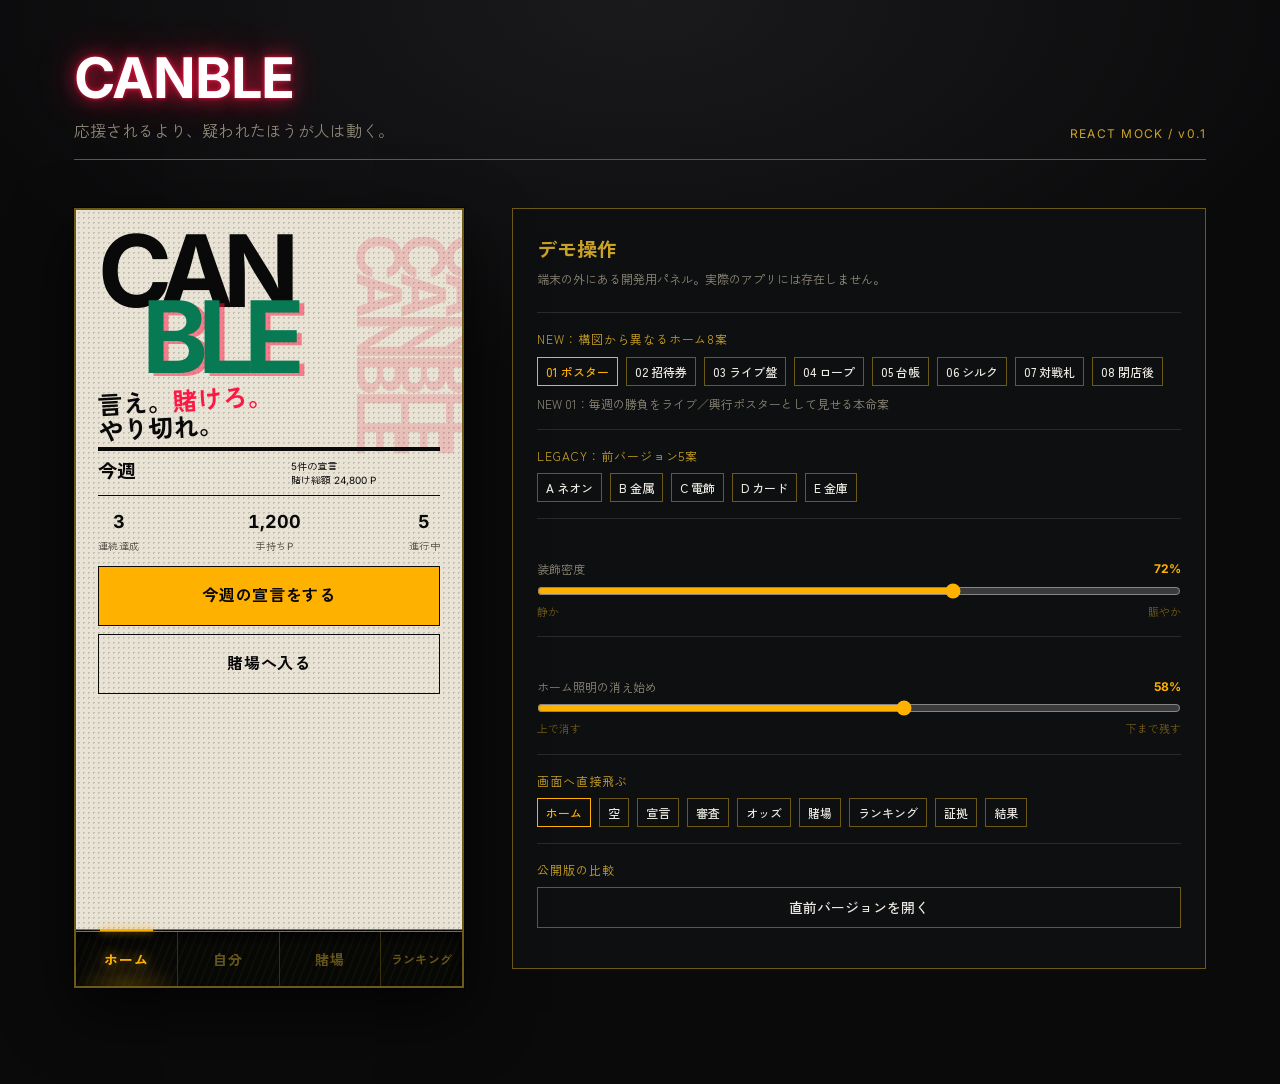
==== commit e8939ac5: "feat: publish React visual concepts Source: spajam-kakeru@07523cc Previous version: versions/d9643b5" ====
--- a/index.html
+++ b/index.html
@@ -5,8 +5,8 @@
     <meta name="viewport" content="width=device-width, initial-scale=1.0" />
     <meta name="description" content="CANBLE — 宣言を賭けに変えるReactモック" />
     <title>CANBLE — React Mock</title>
-    <script type="module" crossorigin src="./assets/index-DF-PbsKK.js"></script>
-    <link rel="stylesheet" crossorigin href="./assets/index-eIlfAIzx.css">
+    <script type="module" crossorigin src="./assets/index-DVcQ1297.js"></script>
+    <link rel="stylesheet" crossorigin href="./assets/index-C_RvpHUT.css">
   </head>
   <body>
     <div id="app"></div>
--- a/assets/index-C_RvpHUT.css
+++ b/assets/index-C_RvpHUT.css
@@ -0,0 +1 @@
+@font-face{font-family:Inter;font-style:normal;font-weight:400;font-display:swap;src:url(./inter-400-C38fXH4l.woff2)format("woff2")}@font-face{font-family:Inter;font-style:normal;font-weight:500;font-display:swap;src:url(./inter-500-Cerq10X2.woff2)format("woff2")}@font-face{font-family:Inter;font-style:normal;font-weight:700;font-display:swap;src:url(./inter-700-Yt3aPRUw.woff2)format("woff2")}@font-face{font-family:Zen Kaku Gothic New;font-style:normal;font-weight:400;font-display:swap;src:url(./zenkaku-400-CQIKlIYt.woff2)format("woff2")}@font-face{font-family:Zen Kaku Gothic New;font-style:normal;font-weight:500;font-display:swap;src:url(./zenkaku-500-Ddd6B-De.woff2)format("woff2")}@font-face{font-family:Zen Kaku Gothic New;font-style:normal;font-weight:700;font-display:swap;src:url(./zenkaku-700-cK9DHEuw.woff2)format("woff2")}:root{--night:#0a0a0b;--board:#111214;--felt:#0b3d2e;--felt-deep:#072720;--felt-line:#14563f;--gold:#c9a227;--gold-dim:#6e5a18;--chalk:#edeae3;--dust:#8c8778;--amber:#ffb100;--win:#00c853;--lose:#ff1744;--s-1:4px;--s-2:8px;--s-3:16px;--s-4:24px;--s-5:32px;--s-6:48px;--s-7:64px;--s-8:96px;--line:1.5px solid var(--gold-dim);--screen-h:724px;--card-inset:30px;--card-radius:14px;--ctrl-radius:8px;--bar-radius:3px}*{box-sizing:border-box}html,body{margin:0;padding:0}body{background:var(--night);color:var(--chalk);-webkit-font-smoothing:antialiased;background-image:radial-gradient(ellipse 80% 60% at 50% 0%, #1a1a1d 0%, var(--night) 70%);background-attachment:fixed;font-family:Zen Kaku Gothic New,Inter;line-height:1.6}.svg-defs{width:0;height:0;position:absolute}button{font:inherit;color:inherit;cursor:pointer}.led-grid{background-image:radial-gradient(#ffffff0f 1px,#0000 1px);background-size:4px 4px}.stage{max-width:1180px;padding:var(--s-6) var(--s-4) var(--s-8);margin:0 auto}.stage__head{justify-content:space-between;align-items:flex-end;gap:var(--s-4);border-bottom:var(--line);padding-bottom:var(--s-3);margin-bottom:var(--s-6);flex-wrap:wrap;display:flex}.wordmark{letter-spacing:-.02em;color:#fff;text-shadow:0 0 4px #ff1744e6,0 0 18px #ff1744b3,0 0 42px #ff174473;margin:0;font-family:Inter,Zen Kaku Gothic New;font-size:56px;font-weight:700;line-height:1.1}.tagline{margin:var(--s-2) 0 0;color:var(--dust);font-size:16px}.stamp{letter-spacing:.12em;color:var(--gold);margin:0;font-family:Inter;font-size:12px}.stage__body{gap:var(--s-6);grid-template-columns:auto 1fr;align-items:start;display:grid}.phone{border:2px solid var(--gold-dim);background:var(--board);flex-direction:column;width:390px;height:780px;display:flex;position:relative;overflow:hidden;box-shadow:0 0 0 1px #0009,0 24px 60px #000000b3}.phone__screen{background:var(--board);flex:1;min-height:0;position:relative;overflow-y:auto}.view{min-height:100%;display:none;position:relative}.view.is-on{display:block}.view__pad{padding:var(--s-5) var(--s-4);z-index:1;position:relative}.view__center{min-height:calc(780px - 56px - var(--s-8));text-align:center;justify-content:center;align-items:center;gap:var(--s-3);flex-direction:column;display:flex}.view--home{background:var(--night);position:relative;overflow:hidden}.view--home.is-on{flex-direction:column;display:flex}.home__deco{z-index:0;pointer-events:none;position:absolute;inset:0;overflow:hidden}.home__body{z-index:1;text-align:center;min-height:100%;padding:var(--s-6) var(--s-4);flex-direction:column;flex:1;justify-content:center;align-items:center;display:flex;position:relative}.home__est{letter-spacing:.24em;color:var(--gold-dim);margin:0 0 var(--s-3);font-family:Inter;font-size:11px}.home__logo{margin:0 0 var(--s-2)}.home__logo span{letter-spacing:-.02em;color:#fff;font-family:Inter;font-size:60px;font-weight:700;line-height:1;display:inline-block}.home__tag{color:var(--dust);margin:0 0 var(--s-5);font-size:14px}.home__stats{gap:var(--s-5);margin:0 0 var(--s-5);display:flex}.home__stats div{flex-direction:column;align-items:center;gap:2px;display:flex}.home__stats b{color:var(--amber);font-variant-numeric:tabular-nums;font-family:Inter;font-size:22px;font-weight:700}.home__stats span{color:var(--dust);letter-spacing:.04em;font-size:10px}.home__body .btn{width:260px;max-width:82%}.home__rays,.home__arch,.home__bulbs,.home__suits,.home__fan,.home__chips{opacity:0}.home__rays{background:repeating-conic-gradient(#ffb10024 0deg 3deg,#0000 3deg 15deg);border-radius:50%;width:560px;height:560px;position:absolute;top:34%;left:50%;transform:translate(-50%,-50%)}[data-home=neon] .home__rays{opacity:1;animation:60s linear infinite homeSpin}[data-home=neon] .home__logo span{color:#fff;text-shadow:0 0 4px #ff1744f2,0 0 18px #ff1744bf,0 0 46px #ff174473,0 0 90px #ffb10040;animation:4.2s ease-in-out infinite neonFlicker}[data-home=neon] .home__suits{opacity:.8;color:var(--lose);filter:drop-shadow(0 0 6px #ff174499)}@keyframes homeSpin{to{transform:translate(-50%,-50%)rotate(360deg)}}@keyframes neonFlicker{0%,19%,21%,55%,57%,to{opacity:1}20%,56%{opacity:.82}}[data-home=plate] .home__arch{opacity:1;border:3px solid var(--gold-dim);background:linear-gradient(160deg,#c9a22724,#0000 55%),radial-gradient(90% 60% at 50% 20%,#ffffff0d,#0000 70%);width:300px;height:300px;position:absolute;top:16%;left:50%;transform:translate(-50%);box-shadow:inset 0 0 0 6px #0006,inset 0 2px #ffffff14}[data-home=plate] .home__logo span{color:#0000;background:linear-gradient(#8c7a2e 0%,#f0c33c 46%,#6e5a18 100%);filter:drop-shadow(0 1px #ffffff40)drop-shadow(0 2px 2px #000000d9);-webkit-background-clip:text;background-clip:text}[data-home=plate] .home__suits{opacity:.55;color:var(--gold-dim)}.home__bulbs{position:absolute;inset:8% 6%}.home__bulbs i{background:var(--amber);width:8px;height:8px;box-shadow:0 0 8px var(--amber), 0 0 2px #fff;border-radius:50%;position:absolute}.home__bulbs i:first-child{top:0%;left:0%}.home__bulbs i:nth-child(2){top:0%;left:25%}.home__bulbs i:nth-child(3){top:0%;left:50%}.home__bulbs i:nth-child(4){top:0%;left:75%}.home__bulbs i:nth-child(5){top:0%;left:100%}.home__bulbs i:nth-child(6){top:33%;left:100%}.home__bulbs i:nth-child(7){top:66%;left:100%}.home__bulbs i:nth-child(8){top:100%;left:100%}.home__bulbs i:nth-child(9){top:100%;left:75%}.home__bulbs i:nth-child(10){top:100%;left:50%}.home__bulbs i:nth-child(11){top:100%;left:25%}.home__bulbs i:nth-child(12){top:100%;left:0%}.home__bulbs i:nth-child(13){top:66%;left:0%}.home__bulbs i:nth-child(14){top:33%;left:0%}.home__bulbs i:nth-child(15){top:0%;left:50%;transform:translateY(-14px)}.home__bulbs i:nth-child(16){top:100%;left:50%;transform:translateY(14px)}[data-home=marquee] .home__bulbs{opacity:1}[data-home=marquee] .home__bulbs i{animation:1.4s infinite bulbBlink}[data-home=marquee] .home__bulbs i:nth-child(3n){animation-delay:.25s}[data-home=marquee] .home__bulbs i:nth-child(3n+1){animation-delay:.5s}@keyframes bulbBlink{0%,to{opacity:1}50%{opacity:.2}}[data-home=marquee] .home__logo span{color:#fff;text-shadow:0 0 6px #ffffffd9,0 0 22px #ffb100b3}[data-home=marquee] .home__suits{opacity:.7;color:var(--amber)}.home__fan{position:absolute;bottom:6%;left:50%}.home__fan i{background:linear-gradient(160deg, #c9a22729, #0006 60%), var(--felt);transform-origin:50% 91px;border:1.5px solid #edeae38c;border-radius:4px;width:42px;height:73px;position:absolute;top:-36px;left:-21px;box-shadow:0 6px 10px #00000080}.home__fan i:first-child{transform:rotate(-32deg)}.home__fan i:nth-child(2){transform:rotate(-16deg)}.home__fan i:nth-child(3){transform:rotate(0)}.home__fan i:nth-child(4){transform:rotate(16deg)}.home__fan i:nth-child(5){transform:rotate(32deg)}[data-home=fan] .home__fan{opacity:1}[data-home=fan] .home__suits{opacity:.7;color:var(--gold)}[data-home=fan] .home__logo span{color:#fff;text-shadow:0 0 8px #000000e6,0 4px 18px #000000b3}[data-home=vault] .home__arch{opacity:1;width:320px;height:320px;box-shadow:inset 0 0 0 3px var(--gold-dim), inset 0 0 26px #000c, 0 0 0 2px #0009;background:repeating-conic-gradient(#ffffff0a 0deg 2deg,#0000 2deg 10deg),radial-gradient(circle at 50% 40%,#c9a22724,#0000 65%);border:8px solid #1e1b10;border-radius:50%;position:absolute;top:18%;left:50%;transform:translate(-50%)}.home__chips{width:320px;height:320px;position:absolute;top:18%;left:50%;transform:translate(-50%)}.home__chips i{background:radial-gradient(circle at 35% 30%,#f0c33c,#6e5a18 70%);border-radius:50%;width:14px;height:14px;position:absolute;box-shadow:inset 0 0 0 2px #00000080,0 2px 3px #0009}.home__chips i:first-child{top:-7px;left:calc(50% - 7px)}.home__chips i:nth-child(2){top:calc(50% - 7px);left:-7px}.home__chips i:nth-child(3){top:calc(50% - 7px);right:-7px}[data-home=vault] .home__chips{opacity:1}[data-home=vault] .home__logo span{color:#0000;background:linear-gradient(#f0c33c,#6e5a18);filter:drop-shadow(0 2px 2px #000000d9);-webkit-background-clip:text;background-clip:text}.h-2{letter-spacing:-.01em;margin:0 0 var(--s-3);font-size:32px;font-weight:700;line-height:1.1}.h-3{color:var(--gold);margin:0;font-size:20px;font-weight:700;line-height:1.1}.muted{color:var(--dust);margin:0 0 var(--s-3);font-size:14px}.note{color:var(--dust);margin:var(--s-3) 0 0;font-size:12px}.step{letter-spacing:.16em;margin:0 0 var(--s-2);color:var(--gold);font-family:Inter;font-size:12px}.btn{border:1.5px solid var(--gold);width:100%;padding:var(--s-3);text-align:center;color:var(--gold);letter-spacing:.04em;margin-top:var(--s-4);background:0 0;border-radius:0;font-size:16px;font-weight:700;display:block}.btn--fill{color:#1a1405;background:linear-gradient(#f0c33c,#c9a227);border-color:#f0c33c;box-shadow:0 0 24px #c9a22759}.btn:active{transform:translate(1px,1px)}.field{margin-bottom:var(--s-4);display:block}.field__label{letter-spacing:.08em;margin-bottom:var(--s-2);color:var(--gold);font-size:12px;display:block}textarea,select{width:100%;font:inherit;color:var(--chalk);border:1.5px solid var(--gold-dim);padding:var(--s-2) var(--s-3);resize:none;background:#0a0a0b;border-radius:0;font-size:16px}textarea::placeholder{color:#5a5750}textarea:focus,select:focus{outline:2px solid var(--amber);outline-offset:1px}select option{color:var(--chalk);background:#0a0a0b}.chips{gap:var(--s-2);margin:calc(var(--s-4) * -1 + var(--s-2)) 0 var(--s-4);flex-wrap:wrap;display:flex}.chip{border:1.5px solid var(--gold-dim);color:var(--dust);padding:var(--s-2);background:0 0;font-size:12px}.chip--bad{border-color:var(--lose);color:var(--lose)}.verdict{margin:0 0 var(--s-3);font-family:Inter,Zen Kaku Gothic New;font-size:48px;font-weight:700;line-height:1.1}.verdict--reject{color:var(--lose);text-shadow:0 0 20px #ff174499}.verdict--accept{color:var(--win);text-shadow:0 0 20px #00c85380}.quote{margin:0 0 var(--s-4);padding:var(--s-3);border-left:6px solid var(--gold);color:var(--chalk);background:#0a0a0b;font-size:20px;font-weight:500}.reason{margin:0 0 var(--s-3);font-size:16px;font-weight:500}.kv{gap:var(--s-3);padding:var(--s-2) 0;border-top:1.5px solid #2a2a2c;display:flex}.kv__k{color:var(--dust);flex:0 0 132px;font-size:12px}.kv__v{flex:1;font-size:14px;font-weight:500}.dots i{animation:1.2s infinite blink}.dots i:nth-child(2){animation-delay:.2s}.dots i:nth-child(3){animation-delay:.4s}@keyframes blink{0%,60%,to{opacity:.2}30%{opacity:1}}.view--odds.is-on{display:flex}.view--odds{background:#000}.view--odds .view__pad{padding-top:var(--s-4);flex-direction:column;flex:1;display:flex}.view--odds .journal{order:1}.view--odds #odds-judge{order:2}.view--odds.is-due #odds-judge{order:0}.odds__top{border-bottom:1.5px solid var(--gold-dim);padding-bottom:var(--s-2);margin-bottom:var(--s-4);justify-content:space-between;align-items:center;display:flex}.odds__plate{letter-spacing:.24em;color:var(--gold);font-family:Inter;font-size:12px}.live{align-items:center;gap:var(--s-1);letter-spacing:.12em;color:var(--lose);font-family:Inter;font-size:12px;display:flex}.live:before{content:"";background:var(--lose);width:8px;height:8px;box-shadow:0 0 8px var(--lose);border-radius:50%;animation:1.4s infinite pulse}@keyframes pulse{0%,to{opacity:1}50%{opacity:.25}}.odds__label{margin:0 0 var(--s-4);color:var(--chalk);font-size:16px;font-weight:700}.odds__figure{align-items:baseline;gap:var(--s-2);display:flex}.odds__num{letter-spacing:-.04em;font-variant-numeric:tabular-nums;color:var(--amber);text-shadow:0 0 6px #ffb100e6,0 0 28px #ffb1008c,0 0 64px #ffb10040;font-family:Inter;font-size:112px;font-weight:700;line-height:.9}.odds__unit{color:var(--amber);font-size:24px;font-weight:700}.odds__figure.is-flash .odds__num{animation:.55s ease-out flash}@keyframes flash{0%{color:#fff;text-shadow:0 0 12px #fff,0 0 48px #fffc,0 0 90px #ffb100b3}to{color:var(--amber)}}.odds__delta{margin:var(--s-2) 0 0;letter-spacing:.04em;min-height:22px;font-family:Inter;font-size:14px;font-weight:700}.odds__delta.up{color:var(--lose)}.odds__delta.down{color:var(--win)}.odds__doubt{margin:var(--s-4) 0 var(--s-3);color:var(--chalk);font-size:20px}.odds__doubt b{color:var(--lose);text-shadow:0 0 12px #ff174499;font-family:Inter;font-size:24px}.odds__bar{border:1.5px solid var(--gold-dim);background:var(--lose);height:14px}.odds__bar-do{background:var(--win);height:100%;transition:width .6s}.odds__time{color:var(--dust);margin:var(--s-3) 0 0;font-size:14px}.odds__time b{color:var(--amber);font-family:Inter}.rule{margin:var(--s-4) 0 var(--s-2);border:0;border-top:1.5px solid #2a2a2c}.odds__whisper{color:var(--dust);margin:0;font-size:12px}.journal{margin-top:var(--s-5);padding-top:var(--s-3);border-top:1.5px solid #2a2a2c}.journal__head{margin-bottom:var(--s-2);justify-content:space-between;align-items:baseline;display:flex}.journal__cap{letter-spacing:.12em;color:var(--gold);font-size:12px}.journal__day{color:var(--dust);font-family:Inter;font-size:12px}#journal-compose textarea{width:100%;font:inherit;color:var(--chalk);border:1.5px solid var(--gold-dim);padding:var(--s-2);resize:none;margin-bottom:var(--s-2);background:#0a0a0b;border-radius:0;font-size:14px}#journal-compose textarea:focus{outline:2px solid var(--amber);outline-offset:1px}#journal-compose .btn{margin-top:0}.journal__posted{color:var(--gold);border:1.5px dashed var(--gold-dim);padding:var(--s-2) var(--s-3);margin:0 0 var(--s-3);font-size:13px}.journal__past{margin-top:var(--s-3)}.journal__past[hidden]{display:none}.journal__past summary{color:var(--dust);cursor:pointer;align-items:center;gap:var(--s-2);min-height:24px;font-size:12px;display:flex}.journal__past summary b{color:var(--gold);font-family:Inter}.journal__log{margin:var(--s-2) 0 0;padding:0;list-style:none}.journal__entry{padding:var(--s-2) 0;border-top:1.5px solid #2a2a2c}.journal__entry-day{color:var(--gold-dim);font-family:Inter;font-size:11px}.journal__entry-text{margin:var(--s-1) 0;color:var(--chalk);font-size:14px}.journal__entry-reactions{color:var(--dust);min-height:1em;margin:0;font-size:12px}.journal__empty{color:var(--dust);padding:var(--s-2) 0;font-size:12px}.floor__table{z-index:0;pointer-events:none;position:absolute;inset:0}[data-table=off] .floor__table{display:none}[data-table=off].view--floor{background:var(--felt)}.table__inner{position:absolute;inset:55px 0 0;overflow:hidden}.table__felt{background:radial-gradient(ellipse 68% 34% at 50% 30%, #ffffff26, transparent 72%),  radial-gradient(ellipse 88% 58% at 50% 36%, transparent 42%, #0000009e 100%),  repeating-linear-gradient(45deg, #0000000f 0 1px, transparent 1px 3px), repeating-linear-gradient(-45deg, #ffffff08 0 1px, transparent 1px 3px), var(--felt);background-size:100% var(--screen-h), 100% var(--screen-h), 3px 3px, 3px 3px, auto;background-repeat:repeat-y,repeat-y,repeat,repeat,no-repeat;position:absolute;inset:0}.table__rail{left:-34%;right:-34%;top:calc(var(--screen-h) * -.48);height:calc(var(--screen-h) * .62);background:radial-gradient(60% 40% at 50% 92%,#c9a22729,#0000 60%),linear-gradient(#0b0a07 0%,#1a1509 62%,#241c0c 100%);border-bottom:2px solid #c9a2278c;border-radius:50%;position:absolute;box-shadow:0 6px 18px #000000b3,inset 0 -3px 10px #000000bf}.table__rail i{border-bottom:1.5px dashed #c9a22780;border-radius:50%;height:40%;position:absolute;bottom:7px;left:6%;right:6%}.table__rail--bottom{top:auto;bottom:calc(var(--screen-h) * -.32);background:radial-gradient(60% 40% at 50% 8%,#c9a22724,#0000 60%),linear-gradient(#241c0c 0%,#1a1509 38%,#0b0a07 100%);border-top:2px solid #c9a22773;border-bottom:0;box-shadow:0 -6px 18px #000000b3,inset 0 3px 10px #000000bf}.table__rail--bottom i{border-top:1.5px dashed #c9a22766;border-bottom:0;top:7px;bottom:auto}.table__line{left:-16%;right:-16%;top:calc(var(--screen-h) * .175);height:calc(var(--screen-h) * .74);border-top:1.5px solid #c9a22752;border-radius:50%;position:absolute;box-shadow:0 -1px #0006}.table__mark{left:0;right:0;top:calc(var(--screen-h) * .095);text-align:center;color:var(--gold);opacity:.42;position:absolute}.table__suits{width:104px;height:23px;color:var(--gold)}.table__name{letter-spacing:.3em;text-indent:.3em;margin:2px 0 0;font-size:17px;font-weight:700}.table__sub{letter-spacing:.32em;text-indent:.32em;opacity:.8;margin:2px 0 0;font-family:Inter;font-size:8px}.table__props{position:absolute;inset:0}.table-prop{position:absolute}.table__props>.table-prop{visibility:hidden}.table-scatter{left:var(--scatter-x);top:var(--scatter-y);opacity:.62;filter:brightness(.78)saturate(.8);width:104px;height:88px;position:absolute}.table-scatter .table-prop{visibility:visible;transform:scale(var(--scatter-scale)) rotate(var(--scatter-rotate));transform-origin:50%;top:0;left:0;right:auto}.table-scatter .table-prop--pawn{top:14px;left:30px}.table-prop--chips{width:80px;height:66px;top:72px;left:18px}.prop-chip{filter:drop-shadow(0 4px 3px #0000008c);width:42px;height:42px;position:absolute}.prop-chip--red{color:var(--lose);top:12px;left:0;transform:rotate(-13deg)}.prop-chip--gold{color:var(--amber);top:0;left:28px;transform:rotate(9deg)}.prop-chip--ivory{color:var(--chalk);top:26px;left:34px;transform:rotate(21deg)}.prop-chip--red2{color:#8f1028;top:30px;left:5px;transform:rotate(-3deg)}.table-prop--cards{width:76px;height:86px;top:65px;right:16px}.prop-card{border:1.5px solid #edeae3e6;border-radius:4px;width:47px;height:66px;position:absolute;box-shadow:0 5px 6px #00000080}.prop-card--back{background:repeating-linear-gradient(45deg,#edeae380 0 1px,#0000 1px 4px),repeating-linear-gradient(-45deg,#edeae338 0 1px,#0000 1px 4px),#701126;top:8px;left:4px;transform:rotate(-11deg);box-shadow:inset 0 0 0 3px #701126,inset 0 0 0 4px #edeae3b8,0 5px 6px #00000080}.prop-card--face{background:var(--chalk);color:#111;flex-direction:column;align-items:flex-start;padding:4px;font-family:Inter;font-size:12px;font-style:normal;font-weight:700;display:flex;top:2px;right:2px;transform:rotate(8deg)}.prop-card--face svg{color:#111;width:18px;height:18px}.table-prop--cash{width:100px;height:48px;top:132px;left:42px;transform:rotate(5deg)}.prop-note{color:#edeae3cc;background:linear-gradient(135deg,#edeae345,#c9a2271f),#315c45;border:1px solid #edeae385;font-family:Inter;font-style:normal;position:absolute;inset:0 8px 6px 0;box-shadow:inset 0 0 0 3px #315c45,inset 0 0 0 4px #edeae340,0 4px 5px #00000073}.prop-note:after{content:"";border:1px solid #edeae347;border-radius:50%;width:24px;height:20px;position:absolute;top:50%;left:50%;transform:translate(-50%,-50%)}.prop-note span{font-size:16px;font-weight:700;position:absolute;top:7px;left:8px}.prop-note b{font-size:9px;position:absolute;bottom:5px;right:7px}.prop-note--back{opacity:.72;transform:translate(7px,-6px)rotate(-4deg)}.floor__stake{left:-16px;top:var(--s-4);z-index:2;pointer-events:none;filter:drop-shadow(0 5px 6px #000000bf);width:30px;height:34px;position:absolute}.floor__stake i{background:repeating-conic-gradient(from 12deg, #ffffffe6 0 20deg, transparent 20deg 60deg), radial-gradient(circle at 50% 50%, var(--stake-color) 0 42%, transparent 42%), var(--stake-color);border:1px solid #0009;border-radius:50%;width:30px;height:11px;position:absolute;left:0;box-shadow:0 2px #00000057}.floor__stake i:first-child{bottom:0;transform:translate(1.5px)}.floor__stake i:nth-child(2){bottom:7px}.floor__stake i:nth-child(3){bottom:14px;transform:translate(-1.5px)rotate(-3deg)}.floor__stake--do{--stake-color:#0e7a3c}.floor__stake--no{--stake-color:#a3122f}.table-prop--pawn{filter:drop-shadow(0 5px 4px #0009);width:34px;height:48px;top:119px;right:100px;transform:rotate(9deg)}.table-prop--pawn:before{content:"";background:linear-gradient(135deg,#302a1c,#080704 72%);border:1px solid #c9a22759;border-radius:50%;width:16px;height:16px;position:absolute;top:0;left:9px}.table-prop--pawn i{clip-path:polygon(29% 0,71% 0,78% 45%,95% 76%,100% 100%,0 100%,5% 76%,22% 45%);background:linear-gradient(90deg,#080704,#2a2418 48%,#080704);border-bottom:1px solid #c9a22780;width:24px;height:30px;position:absolute;top:13px;left:5px}.floor__head{padding:var(--s-3) var(--s-4);border-bottom:1.5px solid var(--gold);z-index:2;background:var(--felt-deep);justify-content:space-between;align-items:center;display:flex;position:sticky;top:0}.floor__credit{color:var(--dust);margin:0;font-size:12px}.floor__credit b{color:var(--gold);font-family:Inter}.floor__list{z-index:1;margin:0;padding:0;list-style:none;position:relative}.floor__item{border-bottom:1.5px solid var(--felt-line);padding:var(--s-3) var(--s-4)}.floor__who{color:var(--gold-dim);margin:0 0 var(--s-1);font-family:Inter;font-size:12px}.floor__text{margin:0 0 var(--s-2);color:var(--chalk);font-size:16px;font-weight:700}.floor__meta{color:var(--dust);margin-bottom:var(--s-2);justify-content:space-between;align-items:center;font-size:12px;display:flex}.floor__odds{font-family:Inter;font-weight:700}.floor__acts{gap:var(--s-2);display:flex}.bet{border-radius:var(--ctrl-radius);padding:var(--s-2);align-items:center;gap:var(--s-1);background:#00000059;border:1.5px solid;flex-direction:column;flex:1;font-size:14px;font-weight:700;line-height:1.2;display:flex}.bet .floor__odds{font-family:Inter;font-size:14px;font-weight:700}.bet--do{border-color:var(--win);color:var(--win)}.bet--no{border-color:var(--lose);color:var(--lose)}.bet--do.is-picked{background:var(--win);color:#04240f;box-shadow:0 0 20px #00c85380}.bet--no.is-picked{background:var(--lose);color:#2a0209;box-shadow:0 0 20px #ff174480}.bet:disabled:not(.is-picked){color:#7e9389;cursor:default;box-shadow:none;border-color:#3e5b4e}.floor__done{color:var(--gold);margin:var(--s-2) 0 0;font-size:12px}.floor__thread{justify-content:center;align-items:center;gap:var(--s-1);width:100%;margin-top:var(--s-2);border:1.5px solid var(--gold-dim);border-radius:var(--ctrl-radius);color:var(--dust);padding:var(--s-2);background:#0000004d;font-size:12px;display:flex}.floor__thread:hover{border-color:var(--gold);color:var(--gold)}.floor__thread b{color:var(--amber);font-family:Inter;font-weight:700}.floor__support{background:var(--lose);height:6px;margin:0 0 var(--s-1);border-radius:var(--bar-radius);overflow:hidden}.floor__support i{background:var(--win);height:100%;display:block}.floor__latest{align-items:baseline;gap:var(--s-2);color:var(--dust);margin:var(--s-2) 0 0;white-space:nowrap;text-overflow:ellipsis;font-size:12px;display:flex;overflow:hidden}.floor__latest-day{color:var(--gold);flex:none;font-family:Inter;font-size:11px}[data-skin=card] .floor__list{padding:150px var(--card-inset) var(--s-6)}[data-skin=card] .floor__item{z-index:0;border:1.5px solid var(--gold);border-radius:var(--card-radius);background:linear-gradient(160deg, #c9a22729, #00000059 60%), var(--felt);padding:var(--s-3) var(--s-3) var(--s-3) var(--s-4);margin-bottom:var(--s-3);position:relative}[data-skin=card] .floor__item:after{content:"";z-index:-1;left:calc(var(--s-3) - 5px);width:2px;top:var(--card-radius);bottom:var(--card-radius);background:repeating-linear-gradient(to bottom, var(--gold-dim) 0 4px, transparent 4px 10px);position:absolute}[data-skin=card] .floor__no{top:var(--s-3);right:var(--s-3);color:#c9a22759;font-family:Inter;font-size:30px;font-weight:700;line-height:1;display:block;position:absolute}[data-skin=card] .floor__who{color:var(--gold);letter-spacing:.08em}[data-skin=card] .floor__text{padding-right:var(--s-5);font-size:18px}[data-skin=card] .floor__heads{color:var(--gold);display:inline}[data-skin=card] .floor__meta{margin-bottom:var(--s-2);border:0;padding:0}[data-skin=card] .floor__acts{padding-top:var(--s-3);border-top:1.5px dashed #c9a22759}[data-skin=card] .floor__support{margin-bottom:var(--s-2);display:block}[data-density=normal] .floor__list{padding:132px var(--card-inset) var(--s-5)}[data-density=normal] .floor__item{--card-radius:11px;--ctrl-radius:6px;--bar-radius:2px;padding:var(--s-2) var(--s-2) var(--s-2) var(--s-3);margin-bottom:var(--s-2)}[data-density=normal] .floor__item:after{left:calc(var(--s-2) - 4px)}[data-density=normal] .floor__text{margin-bottom:var(--s-1);font-size:16px}[data-density=normal] .floor__no{top:var(--s-2);right:var(--s-2);font-size:22px}[data-density=normal] .floor__support{height:4px;margin-bottom:var(--s-1)}[data-density=normal] .floor__meta{margin-bottom:var(--s-1)}[data-density=normal] .floor__acts{padding-top:var(--s-2)}[data-density=normal] .bet,[data-density=normal] .floor__thread{padding:var(--s-1) var(--s-2)}[data-density=tight] .floor__list{padding:116px var(--card-inset) var(--s-4)}[data-density=tight] .floor__item{--card-radius:9px;--ctrl-radius:5px;--bar-radius:2px;padding:var(--s-2) var(--s-2) var(--s-2) var(--s-3);margin-bottom:var(--s-2)}[data-density=tight] .floor__item:after{left:calc(var(--s-2) - 5px)}[data-density=tight] .floor__who{margin-bottom:0;font-size:11px}[data-density=tight] .floor__text{margin-bottom:var(--s-1);padding-right:var(--s-4);white-space:nowrap;text-overflow:ellipsis;font-size:15px;overflow:hidden}[data-density=tight] .floor__no{top:var(--s-2);right:var(--s-2);font-size:18px}[data-density=tight] .floor__support{height:3px;margin-bottom:var(--s-1)}[data-density=tight] .floor__meta{margin-bottom:var(--s-1);font-size:11px}[data-density=tight] .floor__acts{padding-top:var(--s-2)}[data-density=tight] .bet{justify-content:space-between;align-items:center;gap:var(--s-1);padding:var(--s-1) var(--s-2);white-space:nowrap;flex-direction:row;font-size:12px}[data-density=tight] .bet .floor__odds{font-size:14px}[data-density=tight] .floor__latest{margin-top:var(--s-1)}[data-density=tight] .floor__thread{padding:var(--s-1);margin-top:var(--s-1);font-size:11px}.streak{margin-left:var(--s-2);border-radius:var(--ctrl-radius,8px);padding:0 var(--s-1);color:var(--amber);letter-spacing:0;border:1px solid #ffb10080;font-family:Inter,Zen Kaku Gothic New;font-size:11px;display:inline-block}.view--rank{background:var(--felt-deep)}.rank__head{padding:var(--s-3) var(--s-4);border-bottom:1.5px solid var(--gold);z-index:2;background:var(--felt-deep);position:sticky;top:0}.rank__segs{gap:var(--s-2);margin-top:var(--s-3);display:flex}.rank__seg{border:1.5px solid var(--gold-dim);border-radius:var(--ctrl-radius);color:var(--dust);padding:var(--s-2);background:#0000004d;flex:1;min-height:44px;font-size:13px;font-weight:700}.rank__seg.is-on{border-color:var(--amber);color:var(--amber);background:#ffb1001a}.rank__note{color:var(--dust);margin:var(--s-2) 0 0;font-size:12px}.rank__list{padding:var(--s-2) var(--s-3) var(--s-5);margin:0;list-style:none}.rank__item{gap:0 var(--s-2);padding:var(--s-2) var(--s-2);border-bottom:1.5px solid #c9a2272e;grid-template-columns:28px 1fr auto;align-items:center;display:grid}.rank__item.is-me{border:1.5px solid var(--gold);border-radius:var(--card-radius);margin:var(--s-1) 0;background:linear-gradient(160deg,#c9a22729,#0000004d 60%)}.rank__no{color:var(--gold-dim);text-align:center;font-family:Inter;font-size:16px;font-weight:700}.rank__item:first-child .rank__no,.rank__item:nth-child(2) .rank__no,.rank__item:nth-child(3) .rank__no{color:var(--amber)}.rank__who{color:var(--chalk);font-family:Inter,Zen Kaku Gothic New;font-size:14px;font-weight:700}.rank__sub{color:var(--dust);grid-column:2;font-family:Inter;font-size:11px}.rank__rate{color:var(--amber);font-variant-numeric:tabular-nums;grid-area:1/3/span 2;font-family:Inter;font-size:24px;font-weight:700}.rank__rate i{margin-left:1px;font-size:12px;font-style:normal}.notice{z-index:30;padding:var(--s-4);background:#000000d1;justify-content:center;align-items:center;display:flex;position:absolute;inset:0}.notice[hidden]{display:none}.notice__panel{background:var(--board);border:2px solid var(--lose);width:100%;padding:var(--s-4);animation:.24s ease-out noticeIn;box-shadow:0 0 40px #ff174447}@keyframes noticeIn{0%{opacity:0;transform:scale(.96)}to{opacity:1;transform:none}}.notice__when{align-items:center;gap:var(--s-2);letter-spacing:.12em;color:var(--lose);margin:0;font-family:Inter;font-size:11px;display:flex}.notice__when:before{content:"";background:var(--lose);width:8px;height:8px;box-shadow:0 0 8px var(--lose);border-radius:50%;animation:1.4s infinite pulse}.notice__title{margin:var(--s-3) 0 var(--s-2);font-size:28px;font-weight:700;line-height:1.2}.notice__count{color:var(--amber);font-variant-numeric:tabular-nums;margin:var(--s-2) 0;text-shadow:0 0 8px #ffb100cc,0 0 32px #ffb10066;font-family:Inter;font-size:56px;font-weight:700;line-height:1}.notice__count[hidden]{display:none}.notice__sub{color:var(--dust);margin:0 0 var(--s-3);font-size:12px}.notice__panel .btn{margin-top:var(--s-2)}.dropzone{border:1.5px dashed var(--gold-dim);height:176px;color:var(--dust);margin:var(--s-4) 0;cursor:pointer;background:#0a0a0b;justify-content:center;align-items:center;font-size:14px;display:flex}.dropzone.is-filled{border-style:solid;border-color:var(--gold);color:var(--gold);font-weight:700}.meter{border:1.5px solid var(--gold-dim);height:14px}.meter__fill{background:var(--amber);width:0;height:100%;box-shadow:0 0 12px var(--amber);transition:width .5s linear}.view--result{background:#000}.result__verdict{margin:0;font-family:Inter,Zen Kaku Gothic New;font-size:72px;font-weight:700;line-height:1}.result__verdict.is-win{color:var(--win);text-shadow:0 0 12px #00c853cc,0 0 48px #00c85366}.result__verdict.is-lose{color:var(--lose);text-shadow:0 0 12px #ff1744cc,0 0 48px #ff174466}.result__declare{margin:var(--s-2) 0 var(--s-5);color:var(--chalk);font-size:16px;font-weight:700}.doubter{border:1.5px solid var(--gold);padding:var(--s-3);background:linear-gradient(#c9a22724,#c9a22708);width:100%}.doubter__cap{letter-spacing:.16em;color:var(--gold);margin:0;font-size:12px}.doubter__name{margin:var(--s-1) 0;color:var(--chalk);text-shadow:0 0 18px #c9a22780;font-family:Inter;font-size:32px;font-weight:700}.doubter__loss{color:var(--dust);margin:0;font-size:12px}.blob{pointer-events:none;z-index:0;position:absolute}.blob--empty{width:132px;height:132px;position:static}.blob--odds{opacity:.45;width:190px;height:190px;top:96px;right:-96px}.blob--result{opacity:.6;width:200px;height:200px;bottom:-48px;left:-80px}.blob--declare{opacity:.14;width:170px;height:170px;color:var(--gold-dim);top:-36px;right:-64px}.blob--check{opacity:.16;width:190px;height:190px;color:var(--gold-dim);animation:22s linear infinite homeSpin;bottom:-60px;left:-70px}.view[data-view=check].is-reject .blob--check{color:var(--lose);opacity:.22}.view[data-view=check].is-accept .blob--check{color:var(--win);opacity:.22}.blob--judge{opacity:.14;width:160px;height:160px;color:var(--gold-dim);bottom:-46px;right:-58px}.rank__watermark{right:var(--s-4);top:var(--s-3);opacity:.16;width:88px;height:auto;color:var(--gold-dim);pointer-events:none;position:absolute}.tabbar{border-top:1.5px solid var(--gold);background:var(--felt-deep);flex:none;display:flex}.tab{padding:var(--s-3);color:var(--gold-dim);letter-spacing:.08em;background:0 0;border:0;flex:1;font-size:14px;font-weight:700}.tab+.tab{border-left:1.5px solid var(--gold-dim)}.tab.is-on{color:var(--amber);text-shadow:0 0 12px #ffb100b3}.sheet{z-index:20;background:#000000b8;align-items:flex-end;display:flex;position:absolute;inset:0}.sheet[hidden]{display:none}.sheet__panel{background:var(--board);border-top:2px solid var(--gold);flex-direction:column;width:100%;min-height:0;max-height:88%;animation:.22s ease-out sheetUp;display:flex}@keyframes sheetUp{0%{opacity:.4;transform:translateY(16px)}to{opacity:1;transform:none}}.sheet__head{justify-content:space-between;align-items:flex-start;gap:var(--s-3);padding:var(--s-3) var(--s-4);border-bottom:1.5px solid var(--gold-dim);flex:none;display:flex}.sheet__who{color:var(--gold-dim);margin:0;font-family:Inter;font-size:12px}.sheet__text{margin:var(--s-1) 0 0;font-size:16px;font-weight:700}.sheet__close{border:1.5px solid var(--gold-dim);color:var(--dust);background:0 0;flex:none;width:44px;height:44px;font-size:18px;line-height:1}.sheet__close:hover{border-color:var(--gold);color:var(--gold)}.sheet__list{padding:var(--s-2) var(--s-4) var(--s-4);min-height:0;margin:0;list-style:none;overflow-y:auto}.thread-item{padding:var(--s-3) 0;border-top:1.5px solid #2a2a2c}.thread-item:first-child{border-top:0}.thread-item__day{color:var(--gold-dim);margin:0;font-family:Inter;font-size:11px}.thread-item__text{margin:var(--s-1) 0 var(--s-2);color:var(--chalk);font-size:15px}.thread-empty{color:var(--dust);padding:var(--s-3) 0;font-size:12px}.thread-item__reactions{gap:var(--s-2);flex-wrap:wrap;display:flex}.reaction{border:1.5px solid var(--gold-dim);color:var(--dust);padding:var(--s-2) var(--s-3);align-items:center;gap:var(--s-2);background:0 0;min-height:44px;font-size:12px;display:flex}.reaction b{color:inherit;font-family:Inter;font-weight:700}.reaction.is-picked{background:var(--amber);border-color:var(--amber);color:#1a1405}.reaction:hover:not(.is-picked){border-color:var(--gold);color:var(--gold)}.slot{z-index:40;padding:var(--s-4);background:#000000d1;justify-content:center;align-items:center;display:flex;position:absolute;inset:0}.slot[hidden]{display:none}.slot__machine{background:var(--board);border:2px solid var(--gold);width:100%;padding:var(--s-4);animation:.22s ease-out noticeIn;box-shadow:0 0 40px #c9a22747}.slot__head{align-items:baseline;gap:var(--s-2);margin-bottom:var(--s-4);display:flex}.slot__side{letter-spacing:.06em;border:1.5px solid var(--gold-dim);padding:2px var(--s-2);flex:none;margin:0;font-size:13px;font-weight:700}.slot__side.is-do{color:var(--win);border-color:var(--win)}.slot__side.is-no{color:var(--lose);border-color:var(--lose)}.slot__title{color:var(--chalk);flex:1;margin:0;font-size:14px;font-weight:700}.slot__body{align-items:center;gap:var(--s-3);justify-content:center;display:flex}.slot__reels{gap:var(--s-1);border:1.5px solid var(--gold-dim);padding:var(--s-2);background:#000;display:flex}.slot__reel{border:1.5px solid var(--gold-dim);background:#0a0a0b;justify-content:center;align-items:center;width:44px;height:64px;display:flex}.slot__reel span{color:var(--amber);text-shadow:0 0 8px #ffb100b3;font-variant-numeric:tabular-nums;font-family:Inter;font-size:32px;font-weight:700}.slot__reel:active{transform:translate(1px,1px)}.slot__unit{color:var(--gold);margin:0;font-size:16px;font-weight:700}.slot__lever{touch-action:none;cursor:grab;flex:none;width:28px;height:120px;position:relative}.slot__lever-rod{border:1px solid var(--gold-dim);background:linear-gradient(90deg,#1a1509,#4a3c12 50%,#1a1509);width:6px;position:absolute;top:12px;bottom:0;left:50%;transform:translate(-50%)}.slot__lever-ball{background:radial-gradient(circle at 35% 30%, #ff5b7a, var(--lose) 70%);border-radius:50%;width:28px;height:28px;position:absolute;top:0;left:50%;transform:translate(-50%);box-shadow:0 3px 6px #0009,inset 0 0 0 2px #0000004d}.slot__lever:focus{outline:2px solid var(--amber);outline-offset:2px}.slot__lever:active{cursor:grabbing}.slot__hint{color:var(--dust);margin:var(--s-3) 0 0;text-align:center;font-size:11px}.slot__payout{text-align:center;margin:var(--s-1) 0 0;color:var(--chalk);font-size:14px}.slot__payout b{color:var(--amber);font-family:Inter;font-size:18px}.slot__acts{gap:var(--s-3);margin-top:var(--s-3);display:flex}.slot__acts .btn{padding:var(--s-2) var(--s-1);letter-spacing:0;flex:1;margin-top:0;font-size:14px}.demopanel{border:1.5px solid var(--gold-dim);padding:var(--s-4);background:#0e0f10}.demopanel__title{color:var(--gold);margin:0;font-size:20px;font-weight:700}.demopanel__note{color:var(--dust);margin:var(--s-1) 0 var(--s-4);font-size:12px}.demopanel__group{padding-top:var(--s-3);margin-bottom:var(--s-3);border-top:1.5px solid #2a2a2c}.demopanel__cap{letter-spacing:.08em;color:var(--gold);margin:0 0 var(--s-2);font-size:12px}.dbtn{border:1.5px solid var(--gold-dim);width:100%;padding:var(--s-2);margin-bottom:var(--s-2);color:var(--chalk);background:0 0;font-size:14px;font-weight:500;display:block}.dbtn:hover{border-color:var(--gold);color:var(--gold)}.dbtn:active{transform:translate(1px,1px)}.dbtn.is-on{border-color:var(--amber);color:var(--amber)}.dbtn--link{text-align:center;box-sizing:border-box;text-decoration:none}.demopanel__hint{color:var(--dust);margin:var(--s-2) 0 0;font-size:12px}.demopanel__jump{gap:var(--s-2);flex-wrap:wrap;display:flex}.dbtn--s{width:auto;padding:var(--s-1) var(--s-2);flex:none;margin:0;font-size:12px}.prop-control{justify-content:space-between;align-items:center;gap:var(--s-3);margin:var(--s-4) 0 var(--s-1);color:var(--dust);font-size:12px;display:flex}.prop-control output{color:var(--amber);font-family:Inter;font-weight:700}.prop-range{width:100%;accent-color:var(--amber);cursor:pointer;margin:0;display:block}.prop-scale{margin-top:var(--s-1);color:var(--gold-dim);justify-content:space-between;font-size:11px;display:flex}.radio{align-items:center;gap:var(--s-2);margin-bottom:var(--s-2);font-size:14px;display:flex}.radio input{accent-color:var(--amber)}.formula{color:var(--amber);padding:var(--s-2);white-space:pre-wrap;background:#000;border:1.5px solid #2a2a2c;margin:0;font-family:Inter;font-size:12px;line-height:1.6}.flowmap{margin-top:var(--s-7);border-top:1.5px solid var(--gold-dim);padding-top:var(--s-4)}.flowmap__list{gap:var(--s-2);margin:var(--s-3) 0 0;counter-reset:f;flex-wrap:wrap;padding:0;list-style:none;display:flex}.flowmap__list li{border:1.5px solid var(--gold-dim);padding:var(--s-2) var(--s-3);background:#0e0f10;flex-direction:column;min-width:132px;display:flex}.flowmap__list li:before{counter-increment:f;content:counter(f);color:var(--amber);font-family:Inter;font-size:12px;font-weight:700}.flowmap__list b{color:var(--chalk);font-size:16px}.flowmap__list span{color:var(--dust);font-size:12px}@media (width<=900px){:root{--screen-h:664px}.stage{padding:var(--s-4) var(--s-3) var(--s-7)}.stage__body{grid-template-columns:1fr}.phone{width:100%;max-width:390px;height:720px;margin:0 auto}.view__center{min-height:calc(720px - 56px - var(--s-8))}.wordmark{font-size:36px}}.concept{z-index:1;min-height:var(--screen-h);isolation:isolate;font-family:Inter,Zen Kaku Gothic New;position:relative;overflow:hidden}.concept .home__stats{z-index:3;position:relative}.concept .home__actions{z-index:4;width:100%;position:relative}.concept .home__actions .btn{margin-top:var(--s-2)}.concept__eyebrow{letter-spacing:.18em;font-size:10px;font-weight:700}.concept--poster{color:#090909;background:#e9e3d5;flex-direction:column;align-items:flex-start;padding:28px 22px 18px;display:flex}.concept--poster:before{content:"";z-index:-1;opacity:calc(var(--decor) * .24);background:radial-gradient(#111 1px,#0000 1px) 0 0/5px 5px;position:absolute;inset:0}.poster__repeat{z-index:-1;color:#ff1744;letter-spacing:-.09em;transform-origin:100% 0;opacity:calc(var(--decor) * .24);mix-blend-mode:multiply;font-size:62px;font-weight:900;line-height:.72;position:absolute;top:24px;right:-28px;transform:rotate(90deg)translate(100%)}.concept--poster .concept__eyebrow{color:#e9e3d5;background:#090909;margin:0 0 12px;padding:4px 7px}.poster__logo{letter-spacing:-.105em;margin:0;font-size:100px;font-weight:900;line-height:.66}.poster__logo span{display:block}.poster__logo span:last-child{color:#087a53;text-shadow:5px 3px 0 rgba(255, 23, 68, calc(var(--decor) * .7));margin-left:44px}.poster__copy{margin:18px 0 6px;font-size:25px;font-weight:900;line-height:1.05;transform:rotate(-3deg)}.poster__copy em{color:#ff1744;font-style:normal}.poster__bill{border-top:4px solid #090909;border-bottom:1px solid #090909;grid-template-columns:1.3fr 1fr;width:100%;padding:8px 0;font-size:10px;line-height:1.4;display:grid}.poster__bill b{grid-row:1/span 2;align-self:center;font-size:19px}.concept--poster .home__stats{justify-content:space-between;gap:0;width:100%;margin:12px 0 4px}.concept--poster .home__stats b{color:#090909;font-size:18px}.concept--poster .home__stats span{color:#585249}.concept--poster .btn{color:#090909;box-shadow:none;border-color:#090909}.concept--poster .btn--fill{background:#ffb100}.poster__stub{letter-spacing:.18em;border-top:1px dashed #090909;width:100%;margin:auto 0 0;padding-top:8px;font-size:9px}.concept--invitation{text-align:center;background:radial-gradient(circle at 50% 15%,#242019,#09090a 62%);padding:34px 22px 18px}.invite__overline{color:var(--gold);letter-spacing:.28em;margin:0 0 18px;font-size:10px}.invite__ticket{color:#16130c;background:#e9e3d5;border:1px solid #a98c32;padding:42px 20px 22px;position:relative;transform:rotate(-1.4deg);box-shadow:0 22px 44px #0000008c}.invite__ticket:before,.invite__ticket:after{content:"";background:#0b0b0c;border-radius:50%;width:20px;height:20px;position:absolute;top:57%}.invite__ticket:before{left:-11px}.invite__ticket:after{right:-11px}.invite__serial{letter-spacing:.18em;font-size:9px;position:absolute;top:12px;left:14px}.invite__suit{color:#9a1d2f;opacity:calc(.3 + var(--decor) * .7);font-size:35px;position:absolute;top:5px;right:16px}.invite__ticket h1{letter-spacing:-.05em;margin:0;font-size:48px}.invite__ticket>p{margin:2px 0 14px;font-family:Zen Kaku Gothic New;font-size:13px}.invite__rule{background:#9b864f;height:1px;margin:18px -4px 12px}.invite__ticket .home__stats{justify-content:space-between;gap:0;margin:0}.invite__ticket .home__stats b{color:#6c5615}.invite__ticket .home__stats span{color:#655f52}.invite__date{letter-spacing:.13em;border-top:1px dashed #9b864f;padding-top:12px;font-size:10px!important}.concept--invitation .home__actions{margin-top:18px}.concept--invitation .btn{margin-top:8px}.invite__fine{color:#6e685b;letter-spacing:.2em;margin:12px 0 0;font-size:8px}.concept--board{background:#050606;flex-direction:column;padding:22px 18px 16px;display:flex}.board__top{border-bottom:1px solid var(--gold-dim);letter-spacing:.18em;color:var(--amber);justify-content:space-between;padding-bottom:8px;font-size:10px;display:flex}.board__top span{color:var(--lose);text-shadow:0 0 10px var(--lose)}.concept--board h1{letter-spacing:-.055em;margin:30px 0 20px;font-size:39px;line-height:1.05}.board__numbers{border-top:1px solid var(--gold-dim)}.board__numbers>div{border-bottom:1px solid #332b12;grid-template-columns:1fr auto 46px;align-items:baseline;padding:9px 2px;display:grid}.board__numbers span,.board__numbers i{letter-spacing:.12em;color:var(--gold-dim);font-size:9px;font-style:normal}.board__numbers b{color:var(--amber);text-shadow:0 0 calc(var(--decor) * 16px) #ffb100d9;font-variant-numeric:tabular-nums;font-size:41px;line-height:1}.board__ticker{white-space:nowrap;border-block:1px solid var(--lose);color:var(--lose);letter-spacing:.12em;margin:18px -18px 12px;padding:5px 0;font-size:9px;overflow:hidden}.board__ticker span{animation:14s linear infinite ticker;display:inline-block}@keyframes ticker{to{transform:translate(-55%)}}.concept--board .home__actions{margin-top:auto}.concept--rope{background:#060606;align-items:flex-end;padding:22px;display:flex}.rope__doors{perspective:400px;opacity:calc(.55 + var(--decor) * .45);position:absolute;inset:0 0 160px;overflow:hidden}.rope__doors:before{content:"";filter:blur(1px);background:radial-gradient(at 50% 0,#f5d06b 0,#82671e 9%,#19160f 42%,#060606 75%);width:150px;height:360px;position:absolute;top:4%;left:50%;transform:translate(-50%)}.rope__doors i{background:repeating-linear-gradient(90deg,#12100c 0 26px,#211b10 27px 29px);border:2px solid #4e401a;width:46%;position:absolute;top:26px;bottom:0}.rope__doors i:first-child{transform-origin:0;left:-8%;transform:rotateY(18deg)}.rope__doors i:nth-child(2){transform-origin:100%;right:-8%;transform:rotateY(-18deg)}.rope__doors b{color:#e8c548;letter-spacing:.08em;text-shadow:0 0 16px #c9a227;font-size:25px;position:absolute;top:92px;left:50%;transform:translate(-50%)}.rope__cord{z-index:2;height:90px;opacity:calc(.3 + var(--decor) * .7);position:absolute;top:340px;left:22px;right:22px}.rope__cord i{background:linear-gradient(90deg,#5b4512,#d3b14a,#4a380d);width:18px;height:90px;position:absolute;bottom:0}.rope__cord i:last-child{right:0}.rope__cord span{filter:drop-shadow(0 7px 6px #000);border-bottom:12px solid #7d0f25;border-radius:0 0 50% 50%;height:24px;position:absolute;top:15px;left:8px;right:8px}.rope__content{z-index:3;width:100%;padding-top:280px;position:relative}.rope__content>p{color:var(--gold);letter-spacing:.18em;font-size:9px}.rope__content h1{margin:8px 0 10px;font-size:29px;line-height:1.08}.concept--rope .home__stats{justify-content:flex-start;gap:24px;margin:0 0 8px}.concept--rope .home__stats b{font-size:17px}.concept--ledger{background:#10100e;padding:24px 20px 18px}.concept--ledger:before{content:"";z-index:-1;opacity:calc(var(--decor) * .17);background:repeating-linear-gradient(0deg,#0000 0 23px,#c9a227 24px);position:absolute;inset:0}.ledger__index{letter-spacing:.2em;color:var(--gold);margin:0;font-size:9px}.concept--ledger h1{letter-spacing:-.04em;margin:5px 0 18px;font-size:40px;line-height:.85}.ledger__sheet{color:#1d1a12;background:#d8d0bd;padding:12px 14px;transform:rotate(.7deg);box-shadow:6px 8px #493b14}.ledger__sheet>div{border-bottom:1px solid #7e755e;grid-template-columns:1fr auto;padding:10px 0 4px;display:grid}.ledger__sheet span{letter-spacing:.12em;font-size:9px}.ledger__sheet b{font-size:20px}.ledger__sheet p{margin:20px 0 4px;font-family:Zen Kaku Gothic New;font-size:12px;font-weight:700}.concept--ledger .home__actions{margin-top:22px}.ledger__stamp{z-index:2;color:#9d2036;text-align:center;opacity:calc(.35 + var(--decor) * .65);border:3px double #9d2036;padding:8px;font-size:11px;font-weight:900;line-height:1;position:absolute;top:408px;right:23px;transform:rotate(-12deg)}.concept--silk{color:#070707;background:#d89e00}.silk__grid{opacity:calc(.35 + var(--decor) * .65);grid-template-rows:repeat(3,1fr);grid-template-columns:repeat(3,1fr);display:grid;position:absolute;inset:0}.silk__grid i{border:1px solid #0003;justify-content:center;align-items:center;font-style:normal;display:flex;overflow:hidden}.silk__grid i:nth-child(3n+1){background:#d92748}.silk__grid i:nth-child(3n+2){background:#087a53}.silk__grid i:nth-child(3n){background:#e9e3d5}.silk__grid span{color:#111;filter:drop-shadow(6px 3px #ffffff59);font-size:105px;line-height:1;transform:rotate(-7deg)}.silk__band{z-index:2;color:#f4f0e7;background:#050505;margin-top:128px;padding:18px 20px;position:relative;transform:rotate(-2deg)scale(1.03)}.silk__band p{color:#ffb100;letter-spacing:.2em;margin:0;font-size:9px}.silk__band h1{letter-spacing:-.07em;margin:-4px 0;font-size:64px;line-height:1}.silk__band b{color:#ff1744}.silk__bottom{z-index:3;color:#fff;background:#050505f2;padding:12px;position:absolute;bottom:16px;left:18px;right:18px}.silk__bottom .home__stats{justify-content:space-around;margin:0 0 8px}.silk__bottom .home__stats b{font-size:17px}.concept--fight{color:#090909;background:#e8e2d5;padding:24px 20px 18px}.concept--fight:before{content:"";z-index:-1;background:linear-gradient(108deg, transparent 43%, rgba(255, 23, 68, calc(var(--decor) * .95)) 43% 55%, transparent 55%);position:absolute;inset:-20% -60%}.fight__series{letter-spacing:.19em;border-bottom:2px solid #090909;margin:0;padding-bottom:6px;font-size:9px}.concept--fight h1{letter-spacing:-.07em;grid-template-columns:1fr 54px 1fr;align-items:center;margin:42px -8px 22px;font-size:56px;line-height:.75;display:grid}.concept--fight h1 span:last-child{text-align:right;font-size:38px}.concept--fight h1 i{color:#ff1744;text-align:center;font-size:28px;transform:rotate(-10deg)}.fight__card{color:#fff;background:#090909;padding:12px 14px;transform:skewY(-2deg)}.fight__card b{color:#ffb100;letter-spacing:.18em;font-size:10px}.fight__card p{margin:4px 0;font-size:18px;font-weight:900}.fight__card span{letter-spacing:.12em;font-size:9px}.concept--fight .home__stats{justify-content:space-around;margin:22px 0 8px}.concept--fight .home__stats b{color:#090909}.concept--fight .home__stats span{color:#5d574d}.concept--fight .btn{color:#090909;box-shadow:none;border-color:#090909}.concept--fight .btn--fill{color:#fff;background:#090909}.fight__stamp{color:#e8e2d5;letter-spacing:.14em;background:#ff1744;margin:0;padding:4px 24px;font-size:9px;position:absolute;bottom:100px;right:-22px;transform:rotate(-90deg)}.concept--afterhours{background:#030404;padding:24px 22px 18px}.after__light{background:conic-gradient(from 164deg at 50% 0, transparent 0 14deg, rgba(240, 195, 60, calc(var(--decor) * .16)) 14deg 32deg, transparent 32deg);height:480px;position:absolute;top:-40px;left:8%;right:8%}.after__table{background:radial-gradient(#0c4a37 0,#062b20 62%,#02150f 63%);border:14px solid #211a0e;border-radius:50%;height:230px;position:absolute;top:180px;left:-20%;right:-20%;transform:perspective(320px)rotateX(62deg);box-shadow:0 20px 50px #000}.after__table i{background:#d91b42;border:7px dashed #eee9de;border-radius:50%;width:54px;height:54px;position:absolute;top:48%;left:50%;transform:translate(-50%,-50%);box-shadow:0 8px 15px #000}.after__table b{color:#c9a22759;letter-spacing:.16em;position:absolute;top:74%;left:50%;transform:translate(-50%)}.after__chair{background:#080808;border-radius:60px 60px 6px 6px;width:118px;height:154px;position:absolute;top:364px;left:50%;transform:translate(-50%);box-shadow:0 0 0 2px #18140d}.after__content{z-index:3;padding-top:385px;position:relative}.after__content>p{color:var(--gold);letter-spacing:.16em;margin:0;font-size:9px}.after__content h1{margin:5px 0;font-size:29px;line-height:1.05}.after__content>span{color:var(--dust);font-size:11px}.concept--afterhours .home__stats{flex-direction:column;gap:2px;margin:0;position:absolute;top:402px;right:0}.concept--afterhours .home__stats b{font-size:15px}.home__body .home__actions{width:260px;max-width:82%}.home__body .home__actions .btn{width:100%;max-width:none}.view--empty.is-on{background:#050606;overflow:hidden}.empty__spotlight{background:conic-gradient(from 164deg at 50% 0, transparent 0 14deg, rgba(255, 200, 80, calc(var(--decor) * .16)) 14deg 32deg, transparent 32deg);position:absolute;inset:-60px 0 0}.empty__table{height:260px;opacity:calc(.5 + var(--decor) * .5);background:#073326;border:12px solid #251d0e;border-radius:50%;position:absolute;top:90px;left:-25%;right:-25%;transform:perspective(340px)rotateX(64deg)}.empty__table i{background:#e71946;border:9px dashed #f5f2ea;border-radius:50%;width:72px;height:72px;position:absolute;top:42%;left:50%;transform:translate(-50%,-50%)}.empty__table span{color:#c9a22766;letter-spacing:.2em;font-size:11px;position:absolute;bottom:24px;left:50%;transform:translate(-50%)}.empty__chair{background:#050505;border-radius:60px 60px 0 0;width:120px;height:180px;position:absolute;top:282px;left:50%;transform:translate(-50%)}.view--empty .view__center{justify-content:flex-start;padding-top:300px}.view--empty .blob--empty{display:none}.view--declare{background:linear-gradient(90deg,#0000 0 11px,#c9a22714 12px,#0000 13px),#111214;padding-top:24px}.view--declare .view__pad{color:#17140e;background:#ded6c3;margin:10px 16px 24px;padding:44px 20px 24px;box-shadow:7px 8px #c9a22747}.view--declare .view__pad:after{content:"";background:radial-gradient(circle at 7px 0,#0000 7px,#ded6c3 7.5px) 0 0/14px 14px;height:14px;position:absolute;bottom:-7px;left:0;right:0}.slip__meta{z-index:3;color:#5e5028;letter-spacing:.14em;border-bottom:1px dashed #7c704f;justify-content:space-between;padding-bottom:5px;font-size:9px;display:flex;position:absolute;top:48px;left:40px;right:40px}.view--declare .h-2,.view--declare textarea,.view--declare select{color:#17140e}.view--declare .step,.view--declare .field__label{color:#705b17}.view--declare textarea,.view--declare select{background:#ffffff40;border-color:#7c704f}.view--declare .chip{color:#5b5445;border-color:#91835e}.view--declare .chip--bad{color:#b51032;border-color:#b51032}.view--declare .note{color:#6a6355}.view--declare .blob{opacity:calc(var(--decor) * .12)}.view--check{background:repeating-linear-gradient(0deg,#0000 0 31px,#c9a2270a 32px),#0d0e10;padding-top:20px;overflow:hidden}.check__security{border:1px solid var(--gold-dim);color:var(--gold);letter-spacing:.17em;margin:0 20px;padding:5px 8px;font-size:9px}.check__stamp{z-index:2;color:var(--win);letter-spacing:.04em;opacity:calc(.25 + var(--decor) * .75);border:4px double;padding:5px 15px;font-size:28px;font-weight:900;position:absolute;top:86px;right:-10px;transform:rotate(-12deg)}.view--check.is-reject .check__stamp{color:var(--lose)}.view--check .quote{color:#17140e;border-left:5px solid var(--gold);background:#e1dac9;position:relative;box-shadow:5px 6px #c9a22738}.odds__ticker{z-index:3;border-bottom:1px solid var(--lose);color:var(--lose);white-space:nowrap;letter-spacing:.12em;background:#000;padding:4px 0;font:9px Inter;position:sticky;top:0;overflow:hidden}.odds__ticker span{animation:15s linear infinite ticker;display:inline-block}.view--odds .view__pad{padding-top:14px}.rank__marquee{white-space:nowrap;color:#0b2b20;background:var(--amber);letter-spacing:.14em;padding:5px 8px;font:800 9px Inter;overflow:hidden}.view--rank:before{content:"";opacity:calc(var(--decor) * .13);background:repeating-linear-gradient(135deg,#0000 0 18px,#d7b43c 19px 20px);position:absolute;inset:0}.rank__head,.rank__list{z-index:1;position:relative}.rank__item:nth-child(-n+3){background:linear-gradient(90deg,#c9a22721,#0000);border:1px solid #c9a22766;margin:7px 0}.rank__item:first-child{box-shadow:inset 4px 0 var(--amber);padding-block:16px}.view--judge{background:#0d0e10;padding-top:22px;overflow:hidden}.view--judge .view__pad{color:#18150e;background:#dcd4c1;margin:38px 18px 20px;padding:30px 18px 22px;transform:rotate(-.5deg);box-shadow:7px 8px #4b3c13}.evidence__file{z-index:3;color:#15130e;letter-spacing:.13em;background:#c9a227;justify-content:space-between;padding:7px 10px;font:9px Inter;display:flex;position:absolute;top:32px;left:34px;right:34px}.evidence__clips i{z-index:4;border:2px solid #6f6758;width:16px;height:16px;position:absolute}.evidence__clips i:first-child{border-bottom:0;border-right:0;top:69px;left:28px}.evidence__clips i:nth-child(2){border-bottom:0;border-left:0;top:69px;right:28px}.evidence__clips i:nth-child(3){border-top:0;border-right:0;bottom:35px;left:28px}.evidence__clips i:nth-child(4){border-top:0;border-left:0;bottom:35px;right:28px}.view--judge .h-2,.view--judge .kv__v{color:#18150e}.view--judge .kv{border-color:#8c836f}.view--judge .kv__k,.view--judge .note,.view--judge .muted{color:#675f50}.view--judge .dropzone{color:#655b43;background:repeating-linear-gradient(45deg,#cfc7b4 0 8px,#dad2bf 8px 16px);border-color:#7c6b36}.view--result{overflow:hidden}.result__confetti{opacity:calc(.2 + var(--decor) * .8);position:absolute;inset:0}.result__confetti i{color:var(--gold);font-size:18px;font-style:normal;position:absolute;transform:rotate(18deg)}.result__confetti i:first-child{top:10%;left:5%}.result__confetti i:nth-child(2){color:var(--win);top:4%;left:24%}.result__confetti i:nth-child(3){color:var(--lose);top:13%;right:11%}.result__confetti i:nth-child(4){top:33%;left:10%}.result__confetti i:nth-child(5){top:41%;right:8%}.result__confetti i:nth-child(6){color:var(--lose);top:47%;left:32%}.result__confetti i:nth-child(7){color:var(--win);top:29%;right:29%}.result__confetti i:nth-child(8){color:var(--win);top:66%;left:3%}.result__confetti i:nth-child(9){color:var(--lose);top:72%;right:4%}.result__confetti i:nth-child(10){top:80%;left:26%}.result__confetti i:nth-child(11){color:var(--win);top:88%;right:28%}.result__confetti i:nth-child(12){top:15%;left:49%}.result__confetti i:nth-child(13){top:57%;right:17%}.result__confetti i:nth-child(14){color:var(--lose);top:91%;left:13%}.result__payout{border-block:1px dashed var(--gold);color:var(--gold);letter-spacing:.15em;text-align:center;padding:5px 0;font:9px Inter;position:absolute;top:18px;left:18px;right:18px}.view--result .view__center{text-align:left;align-items:flex-start}.result__verdict{z-index:1;letter-spacing:-.1em;-webkit-text-stroke:2px var(--win);font-size:108px;position:relative;transform:rotate(-7deg)translate(-12px);color:#0000!important;text-shadow:none!important}.result__verdict.is-lose{-webkit-text-stroke-color:var(--lose)}.result__declare{border-left:5px solid;padding-left:12px}.view--result .doubter{z-index:1;color:#18150e;background:#dcd4c1;position:relative;transform:rotate(1deg)}.view--result .doubter__name{color:#18150e;text-shadow:none}.view--result .doubter__loss{color:#665f50}@media (prefers-reduced-motion:reduce){.board__ticker span,.odds__ticker span{animation:none}}.view--odds.is-on{flex-direction:column;align-items:stretch;display:flex}.view--odds{background:#050505;overflow:hidden}.odds__spotlight{pointer-events:none;opacity:calc(var(--decor) * .9);background:conic-gradient(from 162deg at 50% 0, transparent 0 13deg, #e8c5481f 13deg 33deg, transparent 33deg);position:absolute;inset:-80px -40px 38%}.view--odds .view__pad{flex:none;width:100%;padding:18px 20px 32px}.odds__ticker{flex:none;width:100%;position:relative}.odds__slip{z-index:1;color:#17140e;background:radial-gradient(#1111111a .7px,#0000 .8px) 0 0/5px 5px,#e2dbc9;border:1px solid #a78b35;width:100%;padding:34px 18px 18px;position:relative;transform:rotate(-.35deg);box-shadow:7px 8px #493b14d9}.odds__slip:before,.odds__slip:after{content:"";background:#050505;border-radius:50%;width:14px;height:14px;position:absolute;top:55%}.odds__slip:before{left:-8px}.odds__slip:after{right:-8px}.odds__serial{letter-spacing:.14em;color:#62583f;border-bottom:1px dashed #8b7b55;justify-content:space-between;padding-bottom:5px;font:8px Inter;display:flex;position:absolute;top:10px;left:14px;right:14px}.odds__slip .odds__top{border-color:#9b864f;margin-bottom:14px}.odds__slip .odds__plate{color:#6c5615}.odds__slip .odds__label{color:#17140e;margin-bottom:10px;font-size:18px;line-height:1.25}.odds__slip .odds__figure{justify-content:flex-start;width:100%}.odds__slip .odds__num{color:#17140e;text-shadow:4px 3px 0 rgba(255, 23, 68, calc(var(--decor) * .55));font-size:104px}.odds__slip .odds__unit,.odds__slip .odds__time b{color:#6c5615}.odds__slip .odds__delta,.odds__slip .odds__doubt{color:#342f26}.odds__slip .odds__bar{border-color:#5a503a}.odds__slip .odds__time,.odds__slip .odds__whisper{color:#696151}.odds__slip .rule{border-color:#9b9078}.view--odds .blob--odds{display:none}.view--odds .journal{border:1px solid var(--gold-dim);background:#050505d1;margin-top:30px;padding:16px}.view--check{background:radial-gradient(70% 46% at 50% 0,#c9a2271c,#0000 66%),#080808}.view--check .view__pad{color:#17140e;background:radial-gradient(#11111117 .7px,#0000 .8px) 0 0/5px 5px,#e1dac9;border:1px solid #a78b35;margin:18px;padding:30px 18px 22px;transform:rotate(.35deg);box-shadow:7px 8px #493b14}.view--check .step{color:#705b17}.view--check .quote{color:#17140e;box-shadow:none;background:#ffffff45}.view--check .kv{border-color:#9a9079}.view--check .kv__k,.view--check .muted{color:#6b6355}.view--check .kv__v{color:#17140e}.view--check .check__stamp{font-size:24px;top:78px;right:5px}.view--check .blob--check{opacity:calc(var(--decor) * .08)}.view--floor{background:#030303}.floor__head{-webkit-backdrop-filter:blur(6px);backdrop-filter:blur(6px);background:#040404f0;border-bottom:1px solid #554515;min-height:72px;padding:12px 18px}.floor__kicker,.rank__kicker{color:var(--gold-dim);letter-spacing:.18em;margin:0 0 2px;font:8px Inter}.floor__open{color:var(--gold);letter-spacing:.12em;align-items:center;gap:5px;margin:0;font:9px Inter;display:flex}.floor__open i{background:var(--win);width:6px;height:6px;box-shadow:0 0 8px var(--win);border-radius:50%}.table__inner{top:72px}.table__spotlight{z-index:1;height:580px;opacity:calc(.35 + var(--decor) * .65);background:conic-gradient(from 162deg at 50% 0, transparent 0 13deg, #f7d66c1f 13deg 34deg, transparent 34deg);position:absolute;top:-100px;left:-10%;right:-10%}.table__rail{background:radial-gradient(circle,#e1c35b8c 0 1px,#0000 1.5px) 0 0/18px 13px,repeating-linear-gradient(112deg,#ffffff09 0 2px,#0000 2px 7px),radial-gradient(60% 42% at 50% 92%,#c9a22733,#0000 64%),linear-gradient(#070603 0%,#171107 58%,#2a1f0b 100%);border-bottom:3px double #c9a227b8;box-shadow:0 9px 28px #000000eb,inset 0 -6px 14px #000000c7,inset 0 -10px #c9a22714}.table__rail-inlay{filter:drop-shadow(0 2px 1px #000);border-bottom:4px double #c9a227b8;border-radius:50%;height:34%;position:absolute;bottom:11px;left:4%;right:4%}.table__rail i{border-color:#f0d2747a;bottom:20px}.table__rail--bottom{background:radial-gradient(circle,#e1c35b73 0 1px,#0000 1.5px) 4px 3px/18px 13px,repeating-linear-gradient(68deg,#ffffff08 0 2px,#0000 2px 7px),linear-gradient(#2a1f0b 0%,#171107 42%,#070603 100%);border-top:3px double #c9a227a6}.table__rail--bottom .table__rail-inlay{border-top:4px double #c9a227a3;border-bottom:0;top:11px;bottom:auto}.table__rail--bottom i{top:20px}.table__dealer-tray{z-index:2;background:#080704;border:3px double #c9a2279e;justify-content:center;align-items:center;gap:5px;width:154px;height:35px;display:flex;position:absolute;top:18px;left:50%;transform:translate(-50%);box-shadow:0 8px 18px #000000bf}.table__dealer-tray i{background:var(--amber);border:3px dashed #ffffffb8;border-radius:50%;width:22px;height:9px}.table__dealer-tray i:nth-child(2){background:var(--lose)}.table__dealer-tray i:nth-child(3){background:var(--win)}.table__dealer-tray i:nth-child(4){background:#ded7c5}.table__dealer-tray b{color:#c9a22799;letter-spacing:.12em;font:7px Inter;position:absolute;bottom:-12px;right:5px}.table__silkprint{z-index:1;color:rgba(255, 23, 68, calc(var(--decor) * .09));letter-spacing:-.05em;writing-mode:vertical-rl;font:800 36px/.95 Inter;position:absolute;top:380px;bottom:280px;right:-5px;overflow:hidden;transform:rotate(180deg)}.table__mark{opacity:calc(.22 + var(--decor) * .35);top:78px}.table__line{border-top:2px double #c9a2276b;top:140px}[data-skin=card] .floor__list{padding-top:178px}[data-skin=card] .floor__item{color:#17140e;background:radial-gradient(#11111118 .7px,#0000 .8px) 0 0/5px 5px,#ddd5c2;border:1px solid #a78b35;border-radius:6px;transform:rotate(-.25deg);box-shadow:7px 7px #1a1405bd,0 16px 30px #00000075}[data-skin=card] .floor__item:nth-child(2n){transform:rotate(.32deg)}.floor__ticket-label{color:#776b51;letter-spacing:.14em;font:7px Inter;position:absolute;top:7px;right:42px}[data-skin=card] .floor__item:after{background:repeating-linear-gradient(#8d7b4a 0 4px,#0000 4px 10px)}[data-skin=card] .floor__no{color:#4136194d}[data-skin=card] .floor__who{color:#705b17}[data-skin=card] .floor__text{color:#17140e}[data-skin=card] .floor__meta,[data-skin=card] .floor__latest{color:#625b4d}[data-skin=card] .floor__heads,[data-skin=card] .floor__latest-day,[data-skin=card] .floor__done{color:#705b17}[data-skin=card] .streak{color:#705b17;border-color:#9a8340}[data-skin=card] .floor__support{border:1px solid #6e654f}[data-skin=card] .floor__acts{border-color:#9d8e69}[data-skin=card] .bet{background:#11110f;border-radius:0}[data-skin=card] .floor__thread{color:#5d5546;background:#ffffff29;border-color:#8e805d;border-radius:0}[data-skin=card] .floor__thread b{color:#705b17}.view--rank{background:repeating-linear-gradient(90deg,#0000 0 47px,#c9a22709 48px),#050505;overflow:hidden}.rank__spotlight{z-index:0;pointer-events:none;opacity:calc(.35 + var(--decor) * .65);background:conic-gradient(from 165deg at 50% 0, transparent 0 10deg, #ebca6021 10deg 27deg, transparent 27deg), conic-gradient(from 168deg at 20% 0, transparent 0 7deg, #ebca600f 7deg 19deg, transparent 19deg), conic-gradient(from 163deg at 80% 0, transparent 0 8deg, #ebca600f 8deg 20deg, transparent 20deg);position:absolute;inset:0}.rank__marquee{z-index:3;color:var(--gold);border-bottom:1px solid var(--gold-dim);text-align:center;background:#0a0906;position:relative}.rank__head{z-index:3;background:#050505e6;border-bottom:0;padding:14px 18px 10px;position:relative}.rank__head .h-3{color:var(--chalk);font-size:22px}.rank__segs{margin-top:10px}.rank__seg{background:#0000008a;border-radius:0;min-height:38px;padding:6px}.rank__podium{z-index:2;border-bottom:4px double var(--gold-dim);grid-template-columns:1fr 1.15fr 1fr;align-items:end;gap:8px;height:224px;padding:24px 18px 0;display:grid;position:relative}.rank__seat{color:#17140e;text-align:center;background:radial-gradient(#1111111a .7px,#0000 .8px) 0 0/5px 5px,#d9d1bd;border:1px solid #a78b35;flex-direction:column;justify-content:flex-end;min-width:0;padding:12px 7px 10px;display:flex;position:relative;box-shadow:5px 0 #3f3210}.rank__piece{color:#c9a227;filter:drop-shadow(0 3px #5e4810)drop-shadow(0 10px 8px #000000b8);width:58px;height:66px;position:absolute;top:-62px;left:50%;overflow:visible;transform:translate(-50%)}.rank__seat--1{height:146px}.rank__seat--2{height:112px}.rank__seat--2 .rank__piece{color:#d9d1bd;filter:drop-shadow(0 3px #615c50)drop-shadow(0 10px 8px #000000b8)}.rank__seat--3{height:92px}.rank__seat--3 .rank__piece{color:#a78b58;filter:drop-shadow(0 3px #4b351e)drop-shadow(0 10px 8px #000000b8)}.rank__seat>span{color:#80691f;font:800 24px Inter;position:absolute;top:5px;left:7px}.rank__seat b{text-overflow:ellipsis;font:700 12px Inter;overflow:hidden}.rank__seat strong{color:#17140e;font:800 23px Inter}.rank__seat strong i{font-size:10px;font-style:normal}.rank__board-label{z-index:2;border-bottom:1px solid var(--gold-dim);color:var(--gold);letter-spacing:.14em;justify-content:space-between;margin:14px 18px 0;padding-bottom:6px;font:8px Inter;display:flex;position:relative}.rank__list{z-index:2;background:#070706db;border-inline:1px solid #3d3210;margin:0 18px 28px;padding:0;position:relative}.rank__item,.rank__item:nth-child(-n+3){border:0;box-shadow:none;background:0 0;border-bottom:1px solid #c9a22738;margin:0;padding:9px 10px}.rank__item:first-child{box-shadow:inset 3px 0 var(--amber)}.rank__item.is-me{border:1px solid var(--gold);border-radius:0;margin:3px}.rank__watermark{opacity:calc(var(--decor) * .12)}.tabbar{z-index:50;background:radial-gradient(18% 100% at 12.5% 100%,#c9a22714,#0000 80%),repeating-linear-gradient(112deg,#ffffff06 0 2px,#0000 2px 7px),#070704;border-top:3px double #c9a227ad;position:relative;box-shadow:inset 0 5px 12px #000000b8}.tab+.tab{border-left-color:#3a3010}.tab{color:#66551a;white-space:nowrap;position:relative}.tab:last-child{letter-spacing:.02em;padding-inline:6px;font-size:12px}.tab.is-on{color:var(--amber);background:radial-gradient(72% 55% at 50% 100%,#ffb10024,#0000 75%)}.tab.is-on:before{content:"";background:var(--amber);height:2px;box-shadow:0 0 9px var(--amber);position:absolute;top:-3px;left:24%;right:24%}.view--empty{background:#050505;place-items:center;padding:42px 20px;display:grid}.empty__velvet{pointer-events:none;opacity:calc(.35 + var(--decor) * .65);background:radial-gradient(circle at 50% 42%,#c9a22724,#0000 35%),repeating-linear-gradient(102deg,#ffffff05 0 2px,#0000 2px 9px),#070605;position:absolute;inset:0}.empty__invite{z-index:1;color:#17140e;background:radial-gradient(#11111118 .7px,#0000 .8px) 0 0/5px 5px,#e1dac9;border:1px solid #a78b35;flex-direction:column;justify-content:center;align-items:flex-start;width:100%;min-height:500px;padding:48px 24px 32px;display:flex;position:relative;transform:rotate(-.8deg);box-shadow:8px 9px #493b14}.empty__invite:before,.empty__invite:after{content:"";background:#050505;border-radius:50%;width:20px;height:20px;position:absolute;top:58%}.empty__invite:before{left:-11px}.empty__invite:after{right:-11px}.empty__brand{letter-spacing:-.04em;margin:0;font:800 28px Inter;position:absolute;top:22px;left:24px}.empty__suit{color:#8f1730;width:34px;height:34px;position:absolute;top:18px;right:22px}.empty__invite .h-2{color:#17140e;text-align:left;font-size:38px}.empty__invite .muted{color:#625b4d;text-align:left}.empty__invite .btn{box-shadow:none;border-color:#17140e;margin-top:42px}.view--declare .view__pad,.view--check .view__pad,.odds__slip,.view--judge .view__pad{background:radial-gradient(#11111118 .7px,#0000 .8px) 0 0/5px 5px,#e1dac9;border:1px solid #a78b35;box-shadow:8px 9px #493b14}.view--declare{padding-top:12px}.view--declare .view__pad{margin-top:12px;padding-top:28px}.view--declare .view__pad:before,.view--check .view__pad:before,.view--judge .view__pad:before{content:"";background:#080808;border-radius:50%;width:14px;height:14px;position:absolute;top:54%;left:-8px}.view--declare .view__pad:after,.view--check .view__pad:after,.view--judge .view__pad:after{content:"";background:#080808;border-radius:50%;width:14px;height:14px;position:absolute;inset:54% -8px auto auto}.view--check{padding-top:6px}.view--check .view__pad{margin-top:12px}.view--check .check__stamp{padding:3px 18px;font-size:22px;top:42px;right:8px}.odds__slip{padding-top:18px}.odds__slip .odds__top{color:#61573f;font-size:11px}.view--judge{padding-top:0}.view--judge .view__pad{margin-top:28px;padding-top:28px}.evidence__clips i:first-child,.evidence__clips i:nth-child(2){top:33px}.concept--afterhours{background:#020202}.after__halo{z-index:2;pointer-events:none;opacity:calc(.35 + var(--decor) * .65);position:absolute;inset:0}.after__halo:before{content:"";clip-path:polygon(45% 0,55% 0,76% 100%,24% 100%);filter:blur(3px);width:164px;height:284px;-webkit-mask-image:linear-gradient(to bottom, #000 0 var(--home-light-fade,58%), #000000e0 calc(var(--home-light-fade,58%) + 10%), transparent calc(var(--home-light-fade,58%) + 28%));-webkit-mask-image:linear-gradient(to bottom, #000 0 var(--home-light-fade,58%), #000000e0 calc(var(--home-light-fade,58%) + 10%), transparent calc(var(--home-light-fade,58%) + 28%));mask-image:linear-gradient(to bottom, #000 0 var(--home-light-fade,58%), #000000e0 calc(var(--home-light-fade,58%) + 10%), transparent calc(var(--home-light-fade,58%) + 28%));background:radial-gradient(72% 98% at 50% 100%,#fff1c333,#0000 74%),linear-gradient(90deg,#0000,#f4de9d08 10%,#f4de9d2b 48%,#fff0be36 52%,#f4de9d08 90%,#0000);position:absolute;top:-8px;left:50%;transform:translate(-50%)}.after__table{z-index:1;background:radial-gradient(44% 68% at 50% 43%,#0b4937 0%,#073326 52%,#031812 100%);border:0;height:246px;top:148px;left:-20%;right:-20%;transform:perspective(380px)rotateX(61deg);box-shadow:0 28px 42px #000000eb}.after__table:before{content:"";z-index:0;mix-blend-mode:screen;background:radial-gradient(25% 32% at 50% 43%,#fff7cf57,#f4de9d21 48%,#0000 82%);border-radius:50%;position:absolute;inset:0}.after__rail{background:0 0;border:12px solid #15120d;border-radius:50%;position:absolute;inset:-11px;box-shadow:inset 0 0 0 2px #050504,inset 0 0 0 3px #c9a22785,0 0 0 1px #030303,0 12px 22px #000000e6}.after__rail:before{content:"";border:1px solid #e6cd8533;border-radius:50%;position:absolute;inset:-8px}.after__rail>i{width:auto;height:auto;box-shadow:none;background:0 0;border:1px solid #000000e6;border-radius:50%;position:absolute;inset:-11px;transform:none}.after__table>.after__chip{background:#c91538;border:9px dashed #f4efe3;border-radius:50%;width:66px;height:66px;position:absolute;top:43%;left:50%;transform:translate(-50%,-50%);box-shadow:0 7px #850d27,0 14px #4b0716,0 21px 24px #000000e6,inset 0 3px 4px #ffffff3d,inset 0 -5px 6px #46000f85}.after__table>b{color:#c9a22757;top:74%}.after__chair{z-index:3;background:linear-gradient(90deg,#000000a6,#0000 24% 76%,#000000a6),repeating-linear-gradient(96deg,#0b0908 0 3px,#100d0b 3px 7px);border:1px solid #211b12;border-radius:66px 66px 5px 5px;width:132px;height:160px;top:353px;overflow:hidden;box-shadow:inset 0 0 22px #000,0 12px 28px #000000e6}.after__chair:before{content:"";background:linear-gradient(90deg,#0000 48%,#c9a2271f 50%,#0000 52%);border:1px solid #c9a2272e;border-radius:52px 52px 2px 2px;position:absolute;inset:12px 14px -10px;box-shadow:inset 0 0 14px #000000c7}.after__content{padding:0;position:absolute;inset:auto 22px 18px}.concept--afterhours .home__stats{border-top:1px solid #c9a22747;flex-direction:row;justify-content:space-between;gap:8px;margin:0 0 12px;padding-top:10px;position:static}.concept--afterhours .home__stats div{align-items:flex-start}.concept--afterhours .home__actions{margin-top:0}.table__spotlight{display:none}.table__felt{background:repeating-linear-gradient(45deg,#00000012 0 1px,#0000 1px 3px) 0 0/3px 3px,repeating-linear-gradient(-45deg,#ffffff09 0 1px,#0000 1px 3px) 0 0/3px 3px,#073426 no-repeat}.floor__spotlight{z-index:3;width:100%;height:var(--screen-h);margin-bottom:calc(0px - var(--screen-h));pointer-events:none;opacity:calc(.72 + var(--decor) * .28);background:radial-gradient(268px at 50% 315px,#fff5c34d 0 36%,#ffefac1f 48%,#0000007a 66%,#000000e6 100%);position:sticky;top:0}.floor__head{z-index:5}.rank__head{padding-top:16px}.rank__podium{padding-top:18px}.rank__list{margin-top:14px}.view--result .view__center{padding-top:36px}
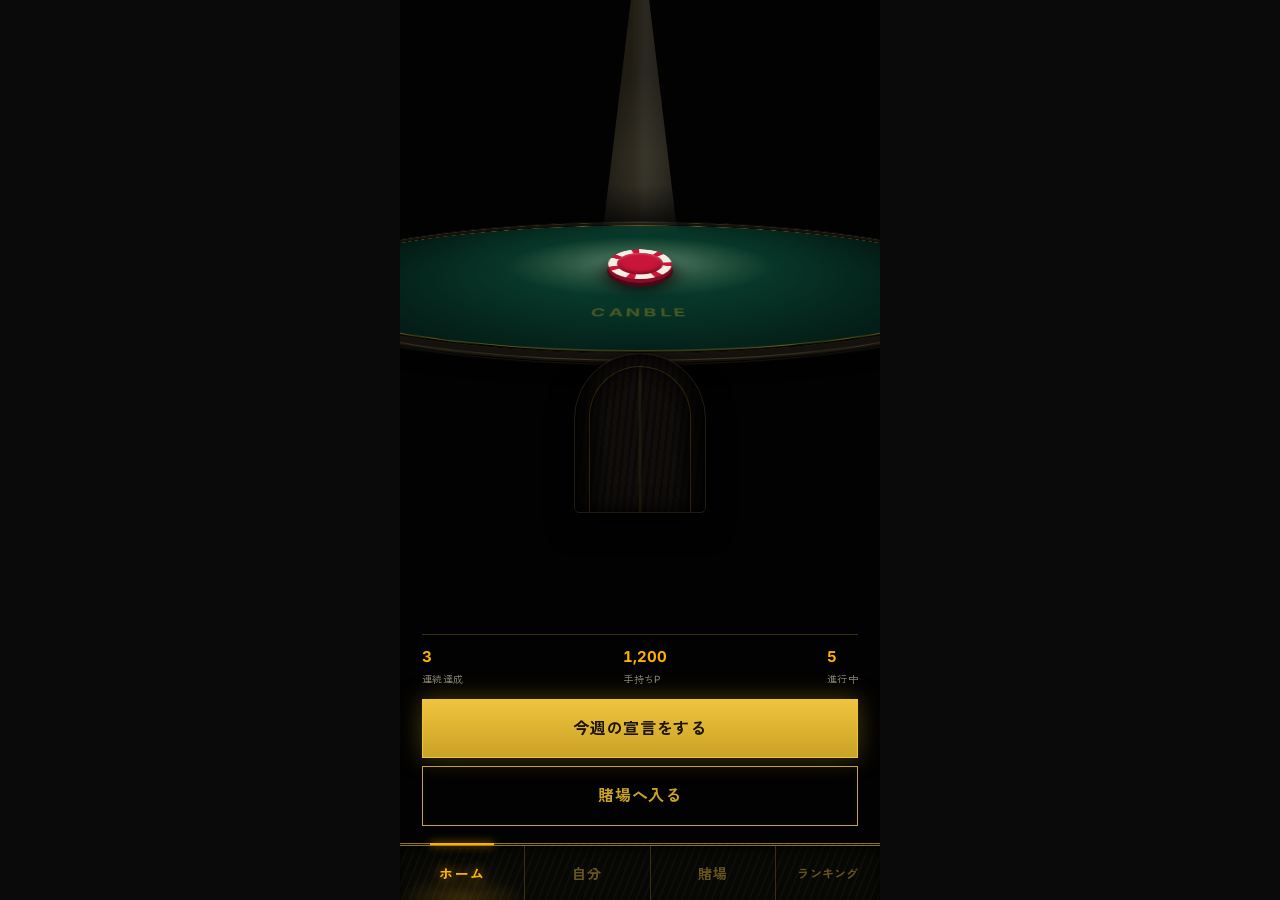
==== commit a826fcaf: "feat: publish React visual concepts Source: spajam-kakeru@53c351d Previous version: versions/4662376" ====
--- a/index.html
+++ b/index.html
@@ -3,10 +3,10 @@
   <head>
     <meta charset="UTF-8" />
     <meta name="viewport" content="width=device-width, initial-scale=1.0" />
-    <meta name="description" content="CANBLE — 宣言を賭けに変えるReactモック" />
-    <title>CANBLE — React Mock</title>
-    <script type="module" crossorigin src="./assets/index-DVcQ1297.js"></script>
-    <link rel="stylesheet" crossorigin href="./assets/index-C_RvpHUT.css">
+    <meta name="description" content="CANBLE — 宣言を賭けに変える目標達成アプリ" />
+    <title>CANBLE</title>
+    <script type="module" crossorigin src="./assets/index-hp6Mln04.js"></script>
+    <link rel="stylesheet" crossorigin href="./assets/index-ttUoQy0t.css">
   </head>
   <body>
     <div id="app"></div>
--- a/assets/index-ttUoQy0t.css
+++ b/assets/index-ttUoQy0t.css
@@ -0,0 +1 @@
+@font-face{font-family:Inter;font-style:normal;font-weight:400;font-display:swap;src:url(./inter-400-C38fXH4l.woff2)format("woff2")}@font-face{font-family:Inter;font-style:normal;font-weight:500;font-display:swap;src:url(./inter-500-Cerq10X2.woff2)format("woff2")}@font-face{font-family:Inter;font-style:normal;font-weight:700;font-display:swap;src:url(./inter-700-Yt3aPRUw.woff2)format("woff2")}@font-face{font-family:Zen Kaku Gothic New;font-style:normal;font-weight:400;font-display:swap;src:url(./zenkaku-400-CQIKlIYt.woff2)format("woff2")}@font-face{font-family:Zen Kaku Gothic New;font-style:normal;font-weight:500;font-display:swap;src:url(./zenkaku-500-Ddd6B-De.woff2)format("woff2")}@font-face{font-family:Zen Kaku Gothic New;font-style:normal;font-weight:700;font-display:swap;src:url(./zenkaku-700-cK9DHEuw.woff2)format("woff2")}:root{--night:#0a0a0b;--board:#111214;--felt:#0b3d2e;--felt-deep:#072720;--felt-line:#14563f;--gold:#c9a227;--gold-dim:#6e5a18;--chalk:#edeae3;--dust:#8c8778;--amber:#ffb100;--win:#00c853;--lose:#ff1744;--s-1:4px;--s-2:8px;--s-3:16px;--s-4:24px;--s-5:32px;--s-6:48px;--s-7:64px;--s-8:96px;--line:1.5px solid var(--gold-dim);--tabbar-h:calc(56px + env(safe-area-inset-bottom));--screen-h:calc(100dvh - var(--tabbar-h) - env(safe-area-inset-top));--card-inset:30px;--card-radius:14px;--ctrl-radius:8px;--bar-radius:3px}*{box-sizing:border-box}html,body,#app{width:100%;height:100%;min-height:100%;margin:0;padding:0}body{background:var(--night);color:var(--chalk);-webkit-font-smoothing:antialiased;justify-content:center;font-family:Zen Kaku Gothic New,Inter;line-height:1.6;display:flex;overflow:hidden}.svg-defs{width:0;height:0;position:absolute}button{font:inherit;color:inherit;cursor:pointer}.led-grid{background-image:radial-gradient(#ffffff0f 1px,#0000 1px);background-size:4px 4px}.app{--decor:.72;--home-light-fade:58%;background:var(--board);width:100%;max-width:480px;height:100dvh;min-height:100%;padding-top:env(safe-area-inset-top);flex-direction:column;margin:0 auto;display:flex;position:relative;overflow:hidden}.app__screen{overscroll-behavior-y:contain;-webkit-overflow-scrolling:touch;background:var(--board);flex:1;min-height:0;position:relative;overflow-y:auto}.view{min-height:100%;display:none;position:relative}.view.is-on{display:block}.view__pad{padding:var(--s-5) var(--s-4);z-index:1;position:relative}.view__center{min-height:calc(var(--screen-h) - var(--s-8));text-align:center;justify-content:center;align-items:center;gap:var(--s-3);flex-direction:column;display:flex}.view--home{background:var(--night);position:relative;overflow:hidden}.view--home.is-on{flex-direction:column;display:flex}.home__deco{z-index:0;pointer-events:none;position:absolute;inset:0;overflow:hidden}.home__body{z-index:1;text-align:center;min-height:100%;padding:var(--s-6) var(--s-4);flex-direction:column;flex:1;justify-content:center;align-items:center;display:flex;position:relative}.home__est{letter-spacing:.24em;color:var(--gold-dim);margin:0 0 var(--s-3);font-family:Inter;font-size:11px}.home__logo{margin:0 0 var(--s-2)}.home__logo span{letter-spacing:-.02em;color:#fff;font-family:Inter;font-size:60px;font-weight:700;line-height:1;display:inline-block}.home__tag{color:var(--dust);margin:0 0 var(--s-5);font-size:14px}.home__stats{gap:var(--s-5);margin:0 0 var(--s-5);display:flex}.home__stats div{flex-direction:column;align-items:center;gap:2px;display:flex}.home__stats b{color:var(--amber);font-variant-numeric:tabular-nums;font-family:Inter;font-size:22px;font-weight:700}.home__stats span{color:var(--dust);letter-spacing:.04em;font-size:10px}.home__body .btn{width:260px;max-width:82%}.home__rays,.home__arch,.home__bulbs,.home__suits,.home__fan,.home__chips{opacity:0}.home__rays{background:repeating-conic-gradient(#ffb10024 0deg 3deg,#0000 3deg 15deg);border-radius:50%;width:560px;height:560px;position:absolute;top:34%;left:50%;transform:translate(-50%,-50%)}[data-home=neon] .home__rays{opacity:1;animation:60s linear infinite homeSpin}[data-home=neon] .home__logo span{color:#fff;text-shadow:0 0 4px #ff1744f2,0 0 18px #ff1744bf,0 0 46px #ff174473,0 0 90px #ffb10040;animation:4.2s ease-in-out infinite neonFlicker}[data-home=neon] .home__suits{opacity:.8;color:var(--lose);filter:drop-shadow(0 0 6px #ff174499)}@keyframes homeSpin{to{transform:translate(-50%,-50%)rotate(360deg)}}@keyframes neonFlicker{0%,19%,21%,55%,57%,to{opacity:1}20%,56%{opacity:.82}}[data-home=plate] .home__arch{opacity:1;border:3px solid var(--gold-dim);background:linear-gradient(160deg,#c9a22724,#0000 55%),radial-gradient(90% 60% at 50% 20%,#ffffff0d,#0000 70%);width:300px;height:300px;position:absolute;top:16%;left:50%;transform:translate(-50%);box-shadow:inset 0 0 0 6px #0006,inset 0 2px #ffffff14}[data-home=plate] .home__logo span{color:#0000;background:linear-gradient(#8c7a2e 0%,#f0c33c 46%,#6e5a18 100%);filter:drop-shadow(0 1px #ffffff40)drop-shadow(0 2px 2px #000000d9);-webkit-background-clip:text;background-clip:text}[data-home=plate] .home__suits{opacity:.55;color:var(--gold-dim)}.home__bulbs{position:absolute;inset:8% 6%}.home__bulbs i{background:var(--amber);width:8px;height:8px;box-shadow:0 0 8px var(--amber), 0 0 2px #fff;border-radius:50%;position:absolute}.home__bulbs i:first-child{top:0%;left:0%}.home__bulbs i:nth-child(2){top:0%;left:25%}.home__bulbs i:nth-child(3){top:0%;left:50%}.home__bulbs i:nth-child(4){top:0%;left:75%}.home__bulbs i:nth-child(5){top:0%;left:100%}.home__bulbs i:nth-child(6){top:33%;left:100%}.home__bulbs i:nth-child(7){top:66%;left:100%}.home__bulbs i:nth-child(8){top:100%;left:100%}.home__bulbs i:nth-child(9){top:100%;left:75%}.home__bulbs i:nth-child(10){top:100%;left:50%}.home__bulbs i:nth-child(11){top:100%;left:25%}.home__bulbs i:nth-child(12){top:100%;left:0%}.home__bulbs i:nth-child(13){top:66%;left:0%}.home__bulbs i:nth-child(14){top:33%;left:0%}.home__bulbs i:nth-child(15){top:0%;left:50%;transform:translateY(-14px)}.home__bulbs i:nth-child(16){top:100%;left:50%;transform:translateY(14px)}[data-home=marquee] .home__bulbs{opacity:1}[data-home=marquee] .home__bulbs i{animation:1.4s infinite bulbBlink}[data-home=marquee] .home__bulbs i:nth-child(3n){animation-delay:.25s}[data-home=marquee] .home__bulbs i:nth-child(3n+1){animation-delay:.5s}@keyframes bulbBlink{0%,to{opacity:1}50%{opacity:.2}}[data-home=marquee] .home__logo span{color:#fff;text-shadow:0 0 6px #ffffffd9,0 0 22px #ffb100b3}[data-home=marquee] .home__suits{opacity:.7;color:var(--amber)}.home__fan{position:absolute;bottom:6%;left:50%}.home__fan i{background:linear-gradient(160deg, #c9a22729, #0006 60%), var(--felt);transform-origin:50% 91px;border:1.5px solid #edeae38c;border-radius:4px;width:42px;height:73px;position:absolute;top:-36px;left:-21px;box-shadow:0 6px 10px #00000080}.home__fan i:first-child{transform:rotate(-32deg)}.home__fan i:nth-child(2){transform:rotate(-16deg)}.home__fan i:nth-child(3){transform:rotate(0)}.home__fan i:nth-child(4){transform:rotate(16deg)}.home__fan i:nth-child(5){transform:rotate(32deg)}[data-home=fan] .home__fan{opacity:1}[data-home=fan] .home__suits{opacity:.7;color:var(--gold)}[data-home=fan] .home__logo span{color:#fff;text-shadow:0 0 8px #000000e6,0 4px 18px #000000b3}[data-home=vault] .home__arch{opacity:1;width:320px;height:320px;box-shadow:inset 0 0 0 3px var(--gold-dim), inset 0 0 26px #000c, 0 0 0 2px #0009;background:repeating-conic-gradient(#ffffff0a 0deg 2deg,#0000 2deg 10deg),radial-gradient(circle at 50% 40%,#c9a22724,#0000 65%);border:8px solid #1e1b10;border-radius:50%;position:absolute;top:18%;left:50%;transform:translate(-50%)}.home__chips{width:320px;height:320px;position:absolute;top:18%;left:50%;transform:translate(-50%)}.home__chips i{background:radial-gradient(circle at 35% 30%,#f0c33c,#6e5a18 70%);border-radius:50%;width:14px;height:14px;position:absolute;box-shadow:inset 0 0 0 2px #00000080,0 2px 3px #0009}.home__chips i:first-child{top:-7px;left:calc(50% - 7px)}.home__chips i:nth-child(2){top:calc(50% - 7px);left:-7px}.home__chips i:nth-child(3){top:calc(50% - 7px);right:-7px}[data-home=vault] .home__chips{opacity:1}[data-home=vault] .home__logo span{color:#0000;background:linear-gradient(#f0c33c,#6e5a18);filter:drop-shadow(0 2px 2px #000000d9);-webkit-background-clip:text;background-clip:text}.h-2{letter-spacing:-.01em;margin:0 0 var(--s-3);font-size:32px;font-weight:700;line-height:1.1}.h-3{color:var(--gold);margin:0;font-size:20px;font-weight:700;line-height:1.1}.muted{color:var(--dust);margin:0 0 var(--s-3);font-size:14px}.note{color:var(--dust);margin:var(--s-3) 0 0;font-size:12px}.step{letter-spacing:.16em;margin:0 0 var(--s-2);color:var(--gold);font-family:Inter;font-size:12px}.btn{border:1.5px solid var(--gold);width:100%;padding:var(--s-3);text-align:center;color:var(--gold);letter-spacing:.04em;margin-top:var(--s-4);background:0 0;border-radius:0;font-size:16px;font-weight:700;display:block}.btn--fill{color:#1a1405;background:linear-gradient(#f0c33c,#c9a227);border-color:#f0c33c;box-shadow:0 0 24px #c9a22759}.btn:active{transform:translate(1px,1px)}.field{margin-bottom:var(--s-4);display:block}.field__label{letter-spacing:.08em;margin-bottom:var(--s-2);color:var(--gold);font-size:12px;display:block}textarea,select{width:100%;font:inherit;color:var(--chalk);border:1.5px solid var(--gold-dim);padding:var(--s-2) var(--s-3);resize:none;background:#0a0a0b;border-radius:0;font-size:16px}textarea::placeholder{color:#5a5750}textarea:focus,select:focus{outline:2px solid var(--amber);outline-offset:1px}select option{color:var(--chalk);background:#0a0a0b}.verdict{margin:0 0 var(--s-3);font-family:Inter,Zen Kaku Gothic New;font-size:48px;font-weight:700;line-height:1.1}.verdict--reject{color:var(--lose);text-shadow:0 0 20px #ff174499}.verdict--accept{color:var(--win);text-shadow:0 0 20px #00c85380}.quote{margin:0 0 var(--s-4);padding:var(--s-3);border-left:6px solid var(--gold);color:var(--chalk);background:#0a0a0b;font-size:20px;font-weight:500}.reason{margin:0 0 var(--s-3);font-size:16px;font-weight:500}.kv{gap:var(--s-3);padding:var(--s-2) 0;border-top:1.5px solid #2a2a2c;display:flex}.kv__k{color:var(--dust);flex:0 0 132px;font-size:12px}.kv__v{flex:1;font-size:14px;font-weight:500}.dots i{animation:1.2s infinite blink}.dots i:nth-child(2){animation-delay:.2s}.dots i:nth-child(3){animation-delay:.4s}@keyframes blink{0%,60%,to{opacity:.2}30%{opacity:1}}.view--odds.is-on{display:flex}.view--odds{background:#000}.view--odds .view__pad{padding-top:var(--s-4);flex-direction:column;flex:1;display:flex}.view--odds .journal{order:1}.view--odds #odds-judge{order:2}.view--odds.is-due #odds-judge{order:0}.odds__top{border-bottom:1.5px solid var(--gold-dim);padding-bottom:var(--s-2);margin-bottom:var(--s-4);justify-content:space-between;align-items:center;display:flex}.odds__plate{letter-spacing:.24em;color:var(--gold);font-family:Inter;font-size:12px}.live{align-items:center;gap:var(--s-1);letter-spacing:.12em;color:var(--lose);font-family:Inter;font-size:12px;display:flex}.live:before{content:"";background:var(--lose);width:8px;height:8px;box-shadow:0 0 8px var(--lose);border-radius:50%;animation:1.4s infinite pulse}@keyframes pulse{0%,to{opacity:1}50%{opacity:.25}}.odds__label{margin:0 0 var(--s-4);color:var(--chalk);font-size:16px;font-weight:700}.odds__figure{align-items:baseline;gap:var(--s-2);display:flex}.odds__num{letter-spacing:-.04em;font-variant-numeric:tabular-nums;color:var(--amber);text-shadow:0 0 6px #ffb100e6,0 0 28px #ffb1008c,0 0 64px #ffb10040;font-family:Inter;font-size:112px;font-weight:700;line-height:.9}.odds__unit{color:var(--amber);font-size:24px;font-weight:700}.odds__figure.is-flash .odds__num{animation:.55s ease-out flash}@keyframes flash{0%{color:#fff;text-shadow:0 0 12px #fff,0 0 48px #fffc,0 0 90px #ffb100b3}to{color:var(--amber)}}.odds__delta{margin:var(--s-2) 0 0;letter-spacing:.04em;min-height:22px;font-family:Inter;font-size:14px;font-weight:700}.odds__delta.up{color:var(--lose)}.odds__delta.down{color:var(--win)}.odds__doubt{margin:var(--s-4) 0 var(--s-3);color:var(--chalk);font-size:20px}.odds__doubt b{color:var(--lose);text-shadow:0 0 12px #ff174499;font-family:Inter;font-size:24px}.odds__bar{border:1.5px solid var(--gold-dim);background:var(--lose);height:14px}.odds__bar-do{background:var(--win);height:100%;transition:width .6s}.odds__time{color:var(--dust);margin:var(--s-3) 0 0;font-size:14px}.odds__time b{color:var(--amber);font-family:Inter}.rule{margin:var(--s-4) 0 var(--s-2);border:0;border-top:1.5px solid #2a2a2c}.odds__whisper{color:var(--dust);margin:0;font-size:12px}.journal{margin-top:var(--s-5);padding-top:var(--s-3);border-top:1.5px solid #2a2a2c}.journal__head{margin-bottom:var(--s-2);justify-content:space-between;align-items:baseline;display:flex}.journal__cap{letter-spacing:.12em;color:var(--gold);font-size:12px}.journal__day{color:var(--dust);font-family:Inter;font-size:12px}#journal-compose textarea{width:100%;font:inherit;color:var(--chalk);border:1.5px solid var(--gold-dim);padding:var(--s-2);resize:none;margin-bottom:var(--s-2);background:#0a0a0b;border-radius:0;font-size:14px}#journal-compose textarea:focus{outline:2px solid var(--amber);outline-offset:1px}#journal-compose .btn{margin-top:0}.journal__posted{color:var(--gold);border:1.5px dashed var(--gold-dim);padding:var(--s-2) var(--s-3);margin:0 0 var(--s-3);font-size:13px}.journal__past{margin-top:var(--s-3)}.journal__past[hidden]{display:none}.journal__past summary{color:var(--dust);cursor:pointer;align-items:center;gap:var(--s-2);min-height:24px;font-size:12px;display:flex}.journal__past summary b{color:var(--gold);font-family:Inter}.journal__log{margin:var(--s-2) 0 0;padding:0;list-style:none}.journal__entry{padding:var(--s-2) 0;border-top:1.5px solid #2a2a2c}.journal__entry-day{color:var(--gold-dim);font-family:Inter;font-size:11px}.journal__entry-text{margin:var(--s-1) 0;color:var(--chalk);font-size:14px}.journal__entry-reactions{color:var(--dust);min-height:1em;margin:0;font-size:12px}.journal__empty{color:var(--dust);padding:var(--s-2) 0;font-size:12px}.floor__table{z-index:0;pointer-events:none;position:absolute;inset:0}[data-table=off] .floor__table{display:none}[data-table=off].view--floor{background:var(--felt)}.table__inner{position:absolute;inset:55px 0 0;overflow:hidden}.table__felt{background:radial-gradient(ellipse 68% 34% at 50% 30%, #ffffff26, transparent 72%),  radial-gradient(ellipse 88% 58% at 50% 36%, transparent 42%, #0000009e 100%),  repeating-linear-gradient(45deg, #0000000f 0 1px, transparent 1px 3px), repeating-linear-gradient(-45deg, #ffffff08 0 1px, transparent 1px 3px), var(--felt);background-size:100% var(--screen-h), 100% var(--screen-h), 3px 3px, 3px 3px, auto;background-repeat:repeat-y,repeat-y,repeat,repeat,no-repeat;position:absolute;inset:0}.table__rail{left:-34%;right:-34%;top:calc(var(--screen-h) * -.48);height:calc(var(--screen-h) * .62);background:radial-gradient(60% 40% at 50% 92%,#c9a22729,#0000 60%),linear-gradient(#0b0a07 0%,#1a1509 62%,#241c0c 100%);border-bottom:2px solid #c9a2278c;border-radius:50%;position:absolute;box-shadow:0 6px 18px #000000b3,inset 0 -3px 10px #000000bf}.table__rail i{border-bottom:1.5px dashed #c9a22780;border-radius:50%;height:40%;position:absolute;bottom:7px;left:6%;right:6%}.table__rail--bottom{top:auto;bottom:calc(var(--screen-h) * -.32);background:radial-gradient(60% 40% at 50% 8%,#c9a22724,#0000 60%),linear-gradient(#241c0c 0%,#1a1509 38%,#0b0a07 100%);border-top:2px solid #c9a22773;border-bottom:0;box-shadow:0 -6px 18px #000000b3,inset 0 3px 10px #000000bf}.table__rail--bottom i{border-top:1.5px dashed #c9a22766;border-bottom:0;top:7px;bottom:auto}.table__line{left:-16%;right:-16%;top:calc(var(--screen-h) * .175);height:calc(var(--screen-h) * .74);border-top:1.5px solid #c9a22752;border-radius:50%;position:absolute;box-shadow:0 -1px #0006}.table__mark{left:0;right:0;top:calc(var(--screen-h) * .095);text-align:center;color:var(--gold);opacity:.42;position:absolute}.table__suits{width:104px;height:23px;color:var(--gold)}.table__name{letter-spacing:.3em;text-indent:.3em;margin:2px 0 0;font-size:17px;font-weight:700}.table__sub{letter-spacing:.32em;text-indent:.32em;opacity:.8;margin:2px 0 0;font-family:Inter;font-size:8px}.table__props{position:absolute;inset:0}.table-prop{position:absolute}.table__props>.table-prop{visibility:hidden}.table-scatter{left:var(--scatter-x);top:var(--scatter-y);opacity:.62;filter:brightness(.78)saturate(.8);width:104px;height:88px;position:absolute}.table-scatter .table-prop{visibility:visible;transform:scale(var(--scatter-scale)) rotate(var(--scatter-rotate));transform-origin:50%;top:0;left:0;right:auto}.table-scatter .table-prop--pawn{top:14px;left:30px}.table-prop--chips{width:80px;height:66px;top:72px;left:18px}.prop-chip{filter:drop-shadow(0 4px 3px #0000008c);width:42px;height:42px;position:absolute}.prop-chip--red{color:var(--lose);top:12px;left:0;transform:rotate(-13deg)}.prop-chip--gold{color:var(--amber);top:0;left:28px;transform:rotate(9deg)}.prop-chip--ivory{color:var(--chalk);top:26px;left:34px;transform:rotate(21deg)}.prop-chip--red2{color:#8f1028;top:30px;left:5px;transform:rotate(-3deg)}.table-prop--cards{width:76px;height:86px;top:65px;right:16px}.prop-card{border:1.5px solid #edeae3e6;border-radius:4px;width:47px;height:66px;position:absolute;box-shadow:0 5px 6px #00000080}.prop-card--back{background:repeating-linear-gradient(45deg,#edeae380 0 1px,#0000 1px 4px),repeating-linear-gradient(-45deg,#edeae338 0 1px,#0000 1px 4px),#701126;top:8px;left:4px;transform:rotate(-11deg);box-shadow:inset 0 0 0 3px #701126,inset 0 0 0 4px #edeae3b8,0 5px 6px #00000080}.prop-card--face{background:var(--chalk);color:#111;flex-direction:column;align-items:flex-start;padding:4px;font-family:Inter;font-size:12px;font-style:normal;font-weight:700;display:flex;top:2px;right:2px;transform:rotate(8deg)}.prop-card--face svg{color:#111;width:18px;height:18px}.table-prop--cash{width:100px;height:48px;top:132px;left:42px;transform:rotate(5deg)}.prop-note{color:#edeae3cc;background:linear-gradient(135deg,#edeae345,#c9a2271f),#315c45;border:1px solid #edeae385;font-family:Inter;font-style:normal;position:absolute;inset:0 8px 6px 0;box-shadow:inset 0 0 0 3px #315c45,inset 0 0 0 4px #edeae340,0 4px 5px #00000073}.prop-note:after{content:"";border:1px solid #edeae347;border-radius:50%;width:24px;height:20px;position:absolute;top:50%;left:50%;transform:translate(-50%,-50%)}.prop-note span{font-size:16px;font-weight:700;position:absolute;top:7px;left:8px}.prop-note b{font-size:9px;position:absolute;bottom:5px;right:7px}.prop-note--back{opacity:.72;transform:translate(7px,-6px)rotate(-4deg)}.floor__stake{left:-16px;top:var(--s-4);z-index:2;pointer-events:none;filter:drop-shadow(0 5px 6px #000000bf);width:30px;height:34px;position:absolute}.floor__stake i{background:repeating-conic-gradient(from 12deg, #ffffffe6 0 20deg, transparent 20deg 60deg), radial-gradient(circle at 50% 50%, var(--stake-color) 0 42%, transparent 42%), var(--stake-color);border:1px solid #0009;border-radius:50%;width:30px;height:11px;position:absolute;left:0;box-shadow:0 2px #00000057}.floor__stake i:first-child{bottom:0;transform:translate(1.5px)}.floor__stake i:nth-child(2){bottom:7px}.floor__stake i:nth-child(3){bottom:14px;transform:translate(-1.5px)rotate(-3deg)}.floor__stake--do{--stake-color:#0e7a3c}.floor__stake--no{--stake-color:#a3122f}.table-prop--pawn{filter:drop-shadow(0 5px 4px #0009);width:34px;height:48px;top:119px;right:100px;transform:rotate(9deg)}.table-prop--pawn:before{content:"";background:linear-gradient(135deg,#302a1c,#080704 72%);border:1px solid #c9a22759;border-radius:50%;width:16px;height:16px;position:absolute;top:0;left:9px}.table-prop--pawn i{clip-path:polygon(29% 0,71% 0,78% 45%,95% 76%,100% 100%,0 100%,5% 76%,22% 45%);background:linear-gradient(90deg,#080704,#2a2418 48%,#080704);border-bottom:1px solid #c9a22780;width:24px;height:30px;position:absolute;top:13px;left:5px}.floor__head{padding:var(--s-3) var(--s-4);border-bottom:1.5px solid var(--gold);z-index:2;background:var(--felt-deep);justify-content:space-between;align-items:center;display:flex;position:sticky;top:0}.floor__credit{color:var(--dust);margin:0;font-size:12px}.floor__credit b{color:var(--gold);font-family:Inter}.floor__list{z-index:1;margin:0;padding:0;list-style:none;position:relative}.floor__item{border-bottom:1.5px solid var(--felt-line);padding:var(--s-3) var(--s-4)}.floor__who{color:var(--gold-dim);margin:0 0 var(--s-1);font-family:Inter;font-size:12px}.floor__text{margin:0 0 var(--s-2);color:var(--chalk);font-size:16px;font-weight:700}.floor__meta{color:var(--dust);margin-bottom:var(--s-2);justify-content:space-between;align-items:center;font-size:12px;display:flex}.floor__odds{font-family:Inter;font-weight:700}.floor__acts{gap:var(--s-2);display:flex}.bet{border-radius:var(--ctrl-radius);padding:var(--s-2);align-items:center;gap:var(--s-1);background:#00000059;border:1.5px solid;flex-direction:column;flex:1;font-size:14px;font-weight:700;line-height:1.2;display:flex}.bet .floor__odds{font-family:Inter;font-size:14px;font-weight:700}.bet--do{border-color:var(--win);color:var(--win)}.bet--no{border-color:var(--lose);color:var(--lose)}.bet--do.is-picked{background:var(--win);color:#04240f;box-shadow:0 0 20px #00c85380}.bet--no.is-picked{background:var(--lose);color:#2a0209;box-shadow:0 0 20px #ff174480}.bet:disabled:not(.is-picked){color:#7e9389;cursor:default;box-shadow:none;border-color:#3e5b4e}.floor__done{color:var(--gold);margin:var(--s-2) 0 0;font-size:12px}.floor__thread{justify-content:center;align-items:center;gap:var(--s-1);width:100%;margin-top:var(--s-2);border:1.5px solid var(--gold-dim);border-radius:var(--ctrl-radius);color:var(--dust);padding:var(--s-2);background:#0000004d;font-size:12px;display:flex}.floor__thread:hover{border-color:var(--gold);color:var(--gold)}.floor__thread b{color:var(--amber);font-family:Inter;font-weight:700}.floor__support{background:var(--lose);height:6px;margin:0 0 var(--s-1);border-radius:var(--bar-radius);overflow:hidden}.floor__support i{background:var(--win);height:100%;display:block}.floor__latest{align-items:baseline;gap:var(--s-2);color:var(--dust);margin:var(--s-2) 0 0;white-space:nowrap;text-overflow:ellipsis;font-size:12px;display:flex;overflow:hidden}.floor__latest-day{color:var(--gold);flex:none;font-family:Inter;font-size:11px}[data-skin=card] .floor__list{padding:150px var(--card-inset) var(--s-6)}[data-skin=card] .floor__item{z-index:0;border:1.5px solid var(--gold);border-radius:var(--card-radius);background:linear-gradient(160deg, #c9a22729, #00000059 60%), var(--felt);padding:var(--s-3) var(--s-3) var(--s-3) var(--s-4);margin-bottom:var(--s-3);position:relative}[data-skin=card] .floor__item:after{content:"";z-index:-1;left:calc(var(--s-3) - 5px);width:2px;top:var(--card-radius);bottom:var(--card-radius);background:repeating-linear-gradient(to bottom, var(--gold-dim) 0 4px, transparent 4px 10px);position:absolute}[data-skin=card] .floor__no{top:var(--s-3);right:var(--s-3);color:#c9a22759;font-family:Inter;font-size:30px;font-weight:700;line-height:1;display:block;position:absolute}[data-skin=card] .floor__who{color:var(--gold);letter-spacing:.08em}[data-skin=card] .floor__text{padding-right:var(--s-5);font-size:18px}[data-skin=card] .floor__heads{color:var(--gold);display:inline}[data-skin=card] .floor__meta{margin-bottom:var(--s-2);border:0;padding:0}[data-skin=card] .floor__acts{padding-top:var(--s-3);border-top:1.5px dashed #c9a22759}[data-skin=card] .floor__support{margin-bottom:var(--s-2);display:block}[data-density=normal] .floor__list{padding:132px var(--card-inset) var(--s-5)}[data-density=normal] .floor__item{--card-radius:11px;--ctrl-radius:6px;--bar-radius:2px;padding:var(--s-2) var(--s-2) var(--s-2) var(--s-3);margin-bottom:var(--s-2)}[data-density=normal] .floor__item:after{left:calc(var(--s-2) - 4px)}[data-density=normal] .floor__text{margin-bottom:var(--s-1);font-size:16px}[data-density=normal] .floor__no{top:var(--s-2);right:var(--s-2);font-size:22px}[data-density=normal] .floor__support{height:4px;margin-bottom:var(--s-1)}[data-density=normal] .floor__meta{margin-bottom:var(--s-1)}[data-density=normal] .floor__acts{padding-top:var(--s-2)}[data-density=normal] .bet,[data-density=normal] .floor__thread{padding:var(--s-1) var(--s-2)}[data-density=tight] .floor__list{padding:116px var(--card-inset) var(--s-4)}[data-density=tight] .floor__item{--card-radius:9px;--ctrl-radius:5px;--bar-radius:2px;padding:var(--s-2) var(--s-2) var(--s-2) var(--s-3);margin-bottom:var(--s-2)}[data-density=tight] .floor__item:after{left:calc(var(--s-2) - 5px)}[data-density=tight] .floor__who{margin-bottom:0;font-size:11px}[data-density=tight] .floor__text{margin-bottom:var(--s-1);padding-right:var(--s-4);white-space:nowrap;text-overflow:ellipsis;font-size:15px;overflow:hidden}[data-density=tight] .floor__no{top:var(--s-2);right:var(--s-2);font-size:18px}[data-density=tight] .floor__support{height:3px;margin-bottom:var(--s-1)}[data-density=tight] .floor__meta{margin-bottom:var(--s-1);font-size:11px}[data-density=tight] .floor__acts{padding-top:var(--s-2)}[data-density=tight] .bet{justify-content:space-between;align-items:center;gap:var(--s-1);padding:var(--s-1) var(--s-2);white-space:nowrap;flex-direction:row;font-size:12px}[data-density=tight] .bet .floor__odds{font-size:14px}[data-density=tight] .floor__latest{margin-top:var(--s-1)}[data-density=tight] .floor__thread{padding:var(--s-1);margin-top:var(--s-1);font-size:11px}.streak{margin-left:var(--s-2);border-radius:var(--ctrl-radius,8px);padding:0 var(--s-1);color:var(--amber);letter-spacing:0;border:1px solid #ffb10080;font-family:Inter,Zen Kaku Gothic New;font-size:11px;display:inline-block}.view--rank{background:var(--felt-deep)}.rank__head{padding:var(--s-3) var(--s-4);border-bottom:1.5px solid var(--gold);z-index:2;background:var(--felt-deep);position:sticky;top:0}.rank__segs{gap:var(--s-2);margin-top:var(--s-3);display:flex}.rank__seg{border:1.5px solid var(--gold-dim);border-radius:var(--ctrl-radius);color:var(--dust);padding:var(--s-2);background:#0000004d;flex:1;min-height:44px;font-size:13px;font-weight:700}.rank__seg.is-on{border-color:var(--amber);color:var(--amber);background:#ffb1001a}.rank__note{color:var(--dust);margin:var(--s-2) 0 0;font-size:12px}.rank__list{padding:var(--s-2) var(--s-3) var(--s-5);margin:0;list-style:none}.rank__item{gap:0 var(--s-2);padding:var(--s-2) var(--s-2);border-bottom:1.5px solid #c9a2272e;grid-template-columns:28px 1fr auto;align-items:center;display:grid}.rank__item.is-me{border:1.5px solid var(--gold);border-radius:var(--card-radius);margin:var(--s-1) 0;background:linear-gradient(160deg,#c9a22729,#0000004d 60%)}.rank__no{color:var(--gold-dim);text-align:center;font-family:Inter;font-size:16px;font-weight:700}.rank__item:first-child .rank__no,.rank__item:nth-child(2) .rank__no,.rank__item:nth-child(3) .rank__no{color:var(--amber)}.rank__who{color:var(--chalk);font-family:Inter,Zen Kaku Gothic New;font-size:14px;font-weight:700}.rank__sub{color:var(--dust);grid-column:2;font-family:Inter;font-size:11px}.rank__rate{color:var(--amber);font-variant-numeric:tabular-nums;grid-area:1/3/span 2;font-family:Inter;font-size:24px;font-weight:700}.rank__rate i{margin-left:1px;font-size:12px;font-style:normal}.notice{z-index:30;padding:var(--s-4);background:#000000d1;justify-content:center;align-items:center;display:flex;position:absolute;inset:0}.notice[hidden]{display:none}.notice__panel{background:var(--board);border:2px solid var(--lose);width:100%;padding:var(--s-4);animation:.24s ease-out noticeIn;box-shadow:0 0 40px #ff174447}@keyframes noticeIn{0%{opacity:0;transform:scale(.96)}to{opacity:1;transform:none}}.notice__when{align-items:center;gap:var(--s-2);letter-spacing:.12em;color:var(--lose);margin:0;font-family:Inter;font-size:11px;display:flex}.notice__when:before{content:"";background:var(--lose);width:8px;height:8px;box-shadow:0 0 8px var(--lose);border-radius:50%;animation:1.4s infinite pulse}.notice__title{margin:var(--s-3) 0 var(--s-2);font-size:28px;font-weight:700;line-height:1.2}.notice__count{color:var(--amber);font-variant-numeric:tabular-nums;margin:var(--s-2) 0;text-shadow:0 0 8px #ffb100cc,0 0 32px #ffb10066;font-family:Inter;font-size:56px;font-weight:700;line-height:1}.notice__count[hidden]{display:none}.notice__sub{color:var(--dust);margin:0 0 var(--s-3);font-size:12px}.notice__panel .btn{margin-top:var(--s-2)}.dropzone{border:1.5px dashed var(--gold-dim);height:176px;color:var(--dust);margin:var(--s-4) 0;cursor:pointer;background:#0a0a0b;justify-content:center;align-items:center;font-size:14px;display:flex}.dropzone.is-filled{border-style:solid;border-color:var(--gold);color:var(--gold);font-weight:700}.meter{border:1.5px solid var(--gold-dim);height:14px}.meter__fill{background:var(--amber);width:0;height:100%;box-shadow:0 0 12px var(--amber);transition:width .5s linear}.view--result{background:#000}.result__verdict{margin:0;font-family:Inter,Zen Kaku Gothic New;font-size:72px;font-weight:700;line-height:1}.result__verdict.is-win{color:var(--win);text-shadow:0 0 12px #00c853cc,0 0 48px #00c85366}.result__verdict.is-lose{color:var(--lose);text-shadow:0 0 12px #ff1744cc,0 0 48px #ff174466}.result__declare{margin:var(--s-2) 0 var(--s-5);color:var(--chalk);font-size:16px;font-weight:700}.doubter{border:1.5px solid var(--gold);padding:var(--s-3);background:linear-gradient(#c9a22724,#c9a22708);width:100%}.doubter__cap{letter-spacing:.16em;color:var(--gold);margin:0;font-size:12px}.doubter__name{margin:var(--s-1) 0;color:var(--chalk);text-shadow:0 0 18px #c9a22780;font-family:Inter;font-size:32px;font-weight:700}.doubter__loss{color:var(--dust);margin:0;font-size:12px}.blob{pointer-events:none;z-index:0;position:absolute}.blob--empty{width:132px;height:132px;position:static}.blob--odds{opacity:.45;width:190px;height:190px;top:96px;right:-96px}.blob--result{opacity:.6;width:200px;height:200px;bottom:-48px;left:-80px}.blob--declare{opacity:.14;width:170px;height:170px;color:var(--gold-dim);top:-36px;right:-64px}.blob--check{opacity:.16;width:190px;height:190px;color:var(--gold-dim);animation:22s linear infinite homeSpin;bottom:-60px;left:-70px}.view[data-view=check].is-reject .blob--check{color:var(--lose);opacity:.22}.view[data-view=check].is-accept .blob--check{color:var(--win);opacity:.22}.blob--judge{opacity:.14;width:160px;height:160px;color:var(--gold-dim);bottom:-46px;right:-58px}.rank__watermark{right:var(--s-4);top:var(--s-3);opacity:.16;width:88px;height:auto;color:var(--gold-dim);pointer-events:none;position:absolute}.tabbar{border-top:1.5px solid var(--gold);min-height:var(--tabbar-h);padding-bottom:env(safe-area-inset-bottom);background:var(--felt-deep);flex:none;display:flex}.tab{padding:var(--s-3);color:var(--gold-dim);letter-spacing:.08em;background:0 0;border:0;flex:1;font-size:14px;font-weight:700}.tab+.tab{border-left:1.5px solid var(--gold-dim)}.tab.is-on{color:var(--amber);text-shadow:0 0 12px #ffb100b3}.sheet{inset:env(safe-area-inset-top) 0 var(--tabbar-h);z-index:20;background:#000000b8;align-items:flex-end;display:flex;position:absolute}.sheet[hidden]{display:none}.sheet__panel{background:var(--board);border-top:2px solid var(--gold);flex-direction:column;width:100%;height:88%;min-height:0;max-height:88%;animation:.22s ease-out sheetUp;display:flex;overflow:hidden}@keyframes sheetUp{0%{opacity:.4;transform:translateY(16px)}to{opacity:1;transform:none}}.sheet__head{justify-content:space-between;align-items:flex-start;gap:var(--s-3);padding:var(--s-3) var(--s-4);border-bottom:1.5px solid var(--gold-dim);flex:none;display:flex}.sheet__who{color:var(--gold-dim);margin:0;font-family:Inter;font-size:12px}.sheet__text{margin:var(--s-1) 0 0;font-size:16px;font-weight:700}.sheet__close{border:1.5px solid var(--gold-dim);color:var(--dust);background:0 0;flex:none;width:44px;height:44px;font-size:18px;line-height:1}.sheet__close:hover{border-color:var(--gold);color:var(--gold)}.sheet__list{padding:var(--s-2) var(--s-4) var(--s-4);overscroll-behavior:contain;-webkit-overflow-scrolling:touch;flex:auto;min-height:0;margin:0;list-style:none;overflow-y:auto}.thread-item{padding:var(--s-3) 0;border-top:1.5px solid #2a2a2c}.thread-item:first-child{border-top:0}.thread-item__day{color:var(--gold-dim);margin:0;font-family:Inter;font-size:11px}.thread-item__text{margin:var(--s-1) 0 var(--s-2);color:var(--chalk);font-size:15px}.thread-empty{color:var(--dust);padding:var(--s-3) 0;font-size:12px}.thread-item__reactions{gap:var(--s-2);flex-wrap:wrap;display:flex}.reaction{border:1.5px solid var(--gold-dim);color:var(--dust);padding:var(--s-2) var(--s-3);align-items:center;gap:var(--s-2);background:0 0;min-height:44px;font-size:12px;display:flex}.reaction b{color:inherit;font-family:Inter;font-weight:700}.reaction.is-picked{background:var(--amber);border-color:var(--amber);color:#1a1405}.reaction:hover:not(.is-picked){border-color:var(--gold);color:var(--gold)}.slot{z-index:40;padding:var(--s-4);background:#000000d1;justify-content:center;align-items:center;display:flex;position:absolute;inset:0}.slot[hidden]{display:none}.slot__machine{background:var(--board);border:2px solid var(--gold);width:100%;padding:var(--s-4);animation:.22s ease-out noticeIn;box-shadow:0 0 40px #c9a22747}.slot__head{align-items:baseline;gap:var(--s-2);margin-bottom:var(--s-4);display:flex}.slot__side{letter-spacing:.06em;border:1.5px solid var(--gold-dim);padding:2px var(--s-2);flex:none;margin:0;font-size:13px;font-weight:700}.slot__side.is-do{color:var(--win);border-color:var(--win)}.slot__side.is-no{color:var(--lose);border-color:var(--lose)}.slot__title{color:var(--chalk);flex:1;margin:0;font-size:14px;font-weight:700}.slot__body{align-items:center;gap:var(--s-4);padding:var(--s-2) 0;grid-template-columns:minmax(0,1fr) auto;display:grid}.slot__readout{min-width:0;position:relative}.slot__reels{gap:var(--s-1);border:3px double var(--gold-dim);padding:var(--s-2);background:#000;grid-auto-columns:minmax(0,1fr);grid-auto-flow:column;display:grid;box-shadow:inset 0 0 18px #000}.slot__reel{border:1.5px solid var(--gold-dim);background:linear-gradient(#000000db,#0000 26% 74%,#000000db),#0a0a0b;justify-content:center;align-items:center;min-width:0;height:62px;display:flex}.slot__reel b{color:var(--amber);text-shadow:0 0 8px #ffb100b3;font-variant-numeric:tabular-nums;font-family:Inter;font-size:30px;font-weight:700}.slot__unit{right:var(--s-2);bottom:calc(var(--s-2) * -1);padding:0 var(--s-1);color:var(--gold);background:var(--board);margin:0;font-size:12px;font-weight:700;position:absolute}.slot__lever-console{gap:var(--s-1);grid-template-columns:auto 42px;height:144px;display:grid}.slot__lever-labels{color:var(--gold-dim);text-align:right;white-space:nowrap;flex-direction:column;justify-content:space-between;padding:6px 0;font:700 9px Inter;display:flex}.slot__lever{touch-action:none;cursor:grab;flex:none;width:42px;height:144px;position:relative}.slot__lever-groove{z-index:0;background:#020202;border:1px solid #43350f;width:12px;position:absolute;top:14px;bottom:14px;left:50%;transform:translate(-50%);box-shadow:inset 2px 0 4px #000}.slot__lever-rod{z-index:2;left:50%;top:calc(15px + var(--lever-progress) * 114px);border:1px solid var(--gold-dim);background:linear-gradient(90deg,#1a1509,#4a3c12 50%,#1a1509);width:6px;position:absolute;bottom:11px;transform:translate(-50%)}.slot__lever-ball{z-index:4;left:50%;top:calc(var(--lever-progress) * 114px);background:radial-gradient(circle at 35% 30%, #ff5b7a, var(--lose) 70%);border-radius:50%;width:30px;height:30px;position:absolute;transform:translate(-50%);box-shadow:0 3px 6px #0009,inset 0 0 0 2px #0000004d}.slot__lever-pivot{z-index:5;border:2px solid var(--gold-dim);background:#090805;border-radius:50%;width:16px;height:16px;position:absolute;bottom:4px;left:50%;transform:translate(-50%)}.slot__lever:focus{outline:2px solid var(--amber);outline-offset:2px}.slot__lever:active{cursor:grabbing}.slot__hint{color:var(--dust);margin:var(--s-3) 0 0;text-align:center;font-size:11px}.slot__payout{text-align:center;margin:var(--s-1) 0 0;color:var(--chalk);font-size:14px}.slot__payout b{color:var(--amber);font-family:Inter;font-size:18px}.slot__acts{gap:var(--s-3);margin-top:var(--s-3);display:flex}.slot__acts .btn{padding:var(--s-2) var(--s-1);letter-spacing:0;flex:1;margin-top:0;font-size:14px}.concept{z-index:1;min-height:var(--screen-h);isolation:isolate;font-family:Inter,Zen Kaku Gothic New;position:relative;overflow:hidden}.concept .home__stats{z-index:3;position:relative}.concept .home__actions{z-index:4;width:100%;position:relative}.concept .home__actions .btn{margin-top:var(--s-2)}.concept__eyebrow{letter-spacing:.18em;font-size:10px;font-weight:700}.concept--poster{color:#090909;background:#e9e3d5;flex-direction:column;align-items:flex-start;padding:28px 22px 18px;display:flex}.concept--poster:before{content:"";z-index:-1;opacity:calc(var(--decor) * .24);background:radial-gradient(#111 1px,#0000 1px) 0 0/5px 5px;position:absolute;inset:0}.poster__repeat{z-index:-1;color:#ff1744;letter-spacing:-.09em;transform-origin:100% 0;opacity:calc(var(--decor) * .24);mix-blend-mode:multiply;font-size:62px;font-weight:900;line-height:.72;position:absolute;top:24px;right:-28px;transform:rotate(90deg)translate(100%)}.concept--poster .concept__eyebrow{color:#e9e3d5;background:#090909;margin:0 0 12px;padding:4px 7px}.poster__logo{letter-spacing:-.105em;margin:0;font-size:100px;font-weight:900;line-height:.66}.poster__logo span{display:block}.poster__logo span:last-child{color:#087a53;text-shadow:5px 3px 0 rgba(255, 23, 68, calc(var(--decor) * .7));margin-left:44px}.poster__copy{margin:18px 0 6px;font-size:25px;font-weight:900;line-height:1.05;transform:rotate(-3deg)}.poster__copy em{color:#ff1744;font-style:normal}.poster__bill{border-top:4px solid #090909;border-bottom:1px solid #090909;grid-template-columns:1.3fr 1fr;width:100%;padding:8px 0;font-size:10px;line-height:1.4;display:grid}.poster__bill b{grid-row:1/span 2;align-self:center;font-size:19px}.concept--poster .home__stats{justify-content:space-between;gap:0;width:100%;margin:12px 0 4px}.concept--poster .home__stats b{color:#090909;font-size:18px}.concept--poster .home__stats span{color:#585249}.concept--poster .btn{color:#090909;box-shadow:none;border-color:#090909}.concept--poster .btn--fill{background:#ffb100}.poster__stub{letter-spacing:.18em;border-top:1px dashed #090909;width:100%;margin:auto 0 0;padding-top:8px;font-size:9px}.concept--invitation{text-align:center;background:radial-gradient(circle at 50% 15%,#242019,#09090a 62%);padding:34px 22px 18px}.invite__overline{color:var(--gold);letter-spacing:.28em;margin:0 0 18px;font-size:10px}.invite__ticket{color:#16130c;background:#e9e3d5;border:1px solid #a98c32;padding:42px 20px 22px;position:relative;transform:rotate(-1.4deg);box-shadow:0 22px 44px #0000008c}.invite__ticket:before,.invite__ticket:after{content:"";background:#0b0b0c;border-radius:50%;width:20px;height:20px;position:absolute;top:57%}.invite__ticket:before{left:-11px}.invite__ticket:after{right:-11px}.invite__serial{letter-spacing:.18em;font-size:9px;position:absolute;top:12px;left:14px}.invite__suit{color:#9a1d2f;opacity:calc(.3 + var(--decor) * .7);font-size:35px;position:absolute;top:5px;right:16px}.invite__ticket h1{letter-spacing:-.05em;margin:0;font-size:48px}.invite__ticket>p{margin:2px 0 14px;font-family:Zen Kaku Gothic New;font-size:13px}.invite__rule{background:#9b864f;height:1px;margin:18px -4px 12px}.invite__ticket .home__stats{justify-content:space-between;gap:0;margin:0}.invite__ticket .home__stats b{color:#6c5615}.invite__ticket .home__stats span{color:#655f52}.invite__date{letter-spacing:.13em;border-top:1px dashed #9b864f;padding-top:12px;font-size:10px!important}.concept--invitation .home__actions{margin-top:18px}.concept--invitation .btn{margin-top:8px}.invite__fine{color:#6e685b;letter-spacing:.2em;margin:12px 0 0;font-size:8px}.concept--board{background:#050606;flex-direction:column;padding:22px 18px 16px;display:flex}.board__top{border-bottom:1px solid var(--gold-dim);letter-spacing:.18em;color:var(--amber);justify-content:space-between;padding-bottom:8px;font-size:10px;display:flex}.board__top span{color:var(--lose);text-shadow:0 0 10px var(--lose)}.concept--board h1{letter-spacing:-.055em;margin:30px 0 20px;font-size:39px;line-height:1.05}.board__numbers{border-top:1px solid var(--gold-dim)}.board__numbers>div{border-bottom:1px solid #332b12;grid-template-columns:1fr auto 46px;align-items:baseline;padding:9px 2px;display:grid}.board__numbers span,.board__numbers i{letter-spacing:.12em;color:var(--gold-dim);font-size:9px;font-style:normal}.board__numbers b{color:var(--amber);text-shadow:0 0 calc(var(--decor) * 16px) #ffb100d9;font-variant-numeric:tabular-nums;font-size:41px;line-height:1}.board__ticker{white-space:nowrap;border-block:1px solid var(--lose);color:var(--lose);letter-spacing:.12em;margin:18px -18px 12px;padding:5px 0;font-size:9px;overflow:hidden}.board__ticker span{animation:14s linear infinite ticker;display:inline-block}@keyframes ticker{to{transform:translate(-55%)}}.concept--board .home__actions{margin-top:auto}.concept--rope{background:#060606;align-items:flex-end;padding:22px;display:flex}.rope__doors{perspective:400px;opacity:calc(.55 + var(--decor) * .45);position:absolute;inset:0 0 160px;overflow:hidden}.rope__doors:before{content:"";filter:blur(1px);background:radial-gradient(at 50% 0,#f5d06b 0,#82671e 9%,#19160f 42%,#060606 75%);width:150px;height:360px;position:absolute;top:4%;left:50%;transform:translate(-50%)}.rope__doors i{background:repeating-linear-gradient(90deg,#12100c 0 26px,#211b10 27px 29px);border:2px solid #4e401a;width:46%;position:absolute;top:26px;bottom:0}.rope__doors i:first-child{transform-origin:0;left:-8%;transform:rotateY(18deg)}.rope__doors i:nth-child(2){transform-origin:100%;right:-8%;transform:rotateY(-18deg)}.rope__doors b{color:#e8c548;letter-spacing:.08em;text-shadow:0 0 16px #c9a227;font-size:25px;position:absolute;top:92px;left:50%;transform:translate(-50%)}.rope__cord{z-index:2;height:90px;opacity:calc(.3 + var(--decor) * .7);position:absolute;top:340px;left:22px;right:22px}.rope__cord i{background:linear-gradient(90deg,#5b4512,#d3b14a,#4a380d);width:18px;height:90px;position:absolute;bottom:0}.rope__cord i:last-child{right:0}.rope__cord span{filter:drop-shadow(0 7px 6px #000);border-bottom:12px solid #7d0f25;border-radius:0 0 50% 50%;height:24px;position:absolute;top:15px;left:8px;right:8px}.rope__content{z-index:3;width:100%;padding-top:280px;position:relative}.rope__content>p{color:var(--gold);letter-spacing:.18em;font-size:9px}.rope__content h1{margin:8px 0 10px;font-size:29px;line-height:1.08}.concept--rope .home__stats{justify-content:flex-start;gap:24px;margin:0 0 8px}.concept--rope .home__stats b{font-size:17px}.concept--ledger{background:#10100e;padding:24px 20px 18px}.concept--ledger:before{content:"";z-index:-1;opacity:calc(var(--decor) * .17);background:repeating-linear-gradient(0deg,#0000 0 23px,#c9a227 24px);position:absolute;inset:0}.ledger__index{letter-spacing:.2em;color:var(--gold);margin:0;font-size:9px}.concept--ledger h1{letter-spacing:-.04em;margin:5px 0 18px;font-size:40px;line-height:.85}.ledger__sheet{color:#1d1a12;background:#d8d0bd;padding:12px 14px;transform:rotate(.7deg);box-shadow:6px 8px #493b14}.ledger__sheet>div{border-bottom:1px solid #7e755e;grid-template-columns:1fr auto;padding:10px 0 4px;display:grid}.ledger__sheet span{letter-spacing:.12em;font-size:9px}.ledger__sheet b{font-size:20px}.ledger__sheet p{margin:20px 0 4px;font-family:Zen Kaku Gothic New;font-size:12px;font-weight:700}.concept--ledger .home__actions{margin-top:22px}.ledger__stamp{z-index:2;color:#9d2036;text-align:center;opacity:calc(.35 + var(--decor) * .65);border:3px double #9d2036;padding:8px;font-size:11px;font-weight:900;line-height:1;position:absolute;top:408px;right:23px;transform:rotate(-12deg)}.concept--silk{color:#070707;background:#d89e00}.silk__grid{opacity:calc(.35 + var(--decor) * .65);grid-template-rows:repeat(3,1fr);grid-template-columns:repeat(3,1fr);display:grid;position:absolute;inset:0}.silk__grid i{border:1px solid #0003;justify-content:center;align-items:center;font-style:normal;display:flex;overflow:hidden}.silk__grid i:nth-child(3n+1){background:#d92748}.silk__grid i:nth-child(3n+2){background:#087a53}.silk__grid i:nth-child(3n){background:#e9e3d5}.silk__grid span{color:#111;filter:drop-shadow(6px 3px #ffffff59);font-size:105px;line-height:1;transform:rotate(-7deg)}.silk__band{z-index:2;color:#f4f0e7;background:#050505;margin-top:128px;padding:18px 20px;position:relative;transform:rotate(-2deg)scale(1.03)}.silk__band p{color:#ffb100;letter-spacing:.2em;margin:0;font-size:9px}.silk__band h1{letter-spacing:-.07em;margin:-4px 0;font-size:64px;line-height:1}.silk__band b{color:#ff1744}.silk__bottom{z-index:3;color:#fff;background:#050505f2;padding:12px;position:absolute;bottom:16px;left:18px;right:18px}.silk__bottom .home__stats{justify-content:space-around;margin:0 0 8px}.silk__bottom .home__stats b{font-size:17px}.concept--fight{color:#090909;background:#e8e2d5;padding:24px 20px 18px}.concept--fight:before{content:"";z-index:-1;background:linear-gradient(108deg, transparent 43%, rgba(255, 23, 68, calc(var(--decor) * .95)) 43% 55%, transparent 55%);position:absolute;inset:-20% -60%}.fight__series{letter-spacing:.19em;border-bottom:2px solid #090909;margin:0;padding-bottom:6px;font-size:9px}.concept--fight h1{letter-spacing:-.07em;grid-template-columns:1fr 54px 1fr;align-items:center;margin:42px -8px 22px;font-size:56px;line-height:.75;display:grid}.concept--fight h1 span:last-child{text-align:right;font-size:38px}.concept--fight h1 i{color:#ff1744;text-align:center;font-size:28px;transform:rotate(-10deg)}.fight__card{color:#fff;background:#090909;padding:12px 14px;transform:skewY(-2deg)}.fight__card b{color:#ffb100;letter-spacing:.18em;font-size:10px}.fight__card p{margin:4px 0;font-size:18px;font-weight:900}.fight__card span{letter-spacing:.12em;font-size:9px}.concept--fight .home__stats{justify-content:space-around;margin:22px 0 8px}.concept--fight .home__stats b{color:#090909}.concept--fight .home__stats span{color:#5d574d}.concept--fight .btn{color:#090909;box-shadow:none;border-color:#090909}.concept--fight .btn--fill{color:#fff;background:#090909}.fight__stamp{color:#e8e2d5;letter-spacing:.14em;background:#ff1744;margin:0;padding:4px 24px;font-size:9px;position:absolute;bottom:100px;right:-22px;transform:rotate(-90deg)}.concept--afterhours{background:#030404;padding:24px 22px 18px}.after__light{background:conic-gradient(from 164deg at 50% 0, transparent 0 14deg, rgba(240, 195, 60, calc(var(--decor) * .16)) 14deg 32deg, transparent 32deg);height:480px;position:absolute;top:-40px;left:8%;right:8%}.after__table{background:radial-gradient(#0c4a37 0,#062b20 62%,#02150f 63%);border:14px solid #211a0e;border-radius:50%;height:230px;position:absolute;top:180px;left:-20%;right:-20%;transform:perspective(320px)rotateX(62deg);box-shadow:0 20px 50px #000}.after__table i{background:#d91b42;border:7px dashed #eee9de;border-radius:50%;width:54px;height:54px;position:absolute;top:48%;left:50%;transform:translate(-50%,-50%);box-shadow:0 8px 15px #000}.after__table b{color:#c9a22759;letter-spacing:.16em;position:absolute;top:74%;left:50%;transform:translate(-50%)}.after__chair{background:#080808;border-radius:60px 60px 6px 6px;width:118px;height:154px;position:absolute;top:364px;left:50%;transform:translate(-50%);box-shadow:0 0 0 2px #18140d}.after__content{z-index:3;padding-top:385px;position:relative}.after__content>p{color:var(--gold);letter-spacing:.16em;margin:0;font-size:9px}.after__content h1{margin:5px 0;font-size:29px;line-height:1.05}.after__content>span{color:var(--dust);font-size:11px}.concept--afterhours .home__stats{flex-direction:column;gap:2px;margin:0;position:absolute;top:402px;right:0}.concept--afterhours .home__stats b{font-size:15px}.home__body .home__actions{width:260px;max-width:82%}.home__body .home__actions .btn{width:100%;max-width:none}.view--empty.is-on{background:#050606;overflow:hidden}.empty__spotlight{background:conic-gradient(from 164deg at 50% 0, transparent 0 14deg, rgba(255, 200, 80, calc(var(--decor) * .16)) 14deg 32deg, transparent 32deg);position:absolute;inset:-60px 0 0}.empty__table{height:260px;opacity:calc(.5 + var(--decor) * .5);background:#073326;border:12px solid #251d0e;border-radius:50%;position:absolute;top:90px;left:-25%;right:-25%;transform:perspective(340px)rotateX(64deg)}.empty__table i{background:#e71946;border:9px dashed #f5f2ea;border-radius:50%;width:72px;height:72px;position:absolute;top:42%;left:50%;transform:translate(-50%,-50%)}.empty__table span{color:#c9a22766;letter-spacing:.2em;font-size:11px;position:absolute;bottom:24px;left:50%;transform:translate(-50%)}.empty__chair{background:#050505;border-radius:60px 60px 0 0;width:120px;height:180px;position:absolute;top:282px;left:50%;transform:translate(-50%)}.view--empty .view__center{justify-content:flex-start;padding-top:300px}.view--empty .blob--empty{display:none}.view--declare{background:linear-gradient(90deg,#0000 0 11px,#c9a22714 12px,#0000 13px),#111214;padding-top:24px}.view--declare .view__pad{color:#17140e;background:#ded6c3;margin:10px 16px 24px;padding:44px 20px 24px;box-shadow:7px 8px #c9a22747}.view--declare .view__pad:after{content:"";background:radial-gradient(circle at 7px 0,#0000 7px,#ded6c3 7.5px) 0 0/14px 14px;height:14px;position:absolute;bottom:-7px;left:0;right:0}.slip__meta{z-index:3;color:#5e5028;letter-spacing:.14em;border-bottom:1px dashed #7c704f;justify-content:space-between;padding-bottom:5px;font-size:9px;display:flex;position:absolute;top:48px;left:40px;right:40px}.view--declare .h-2,.view--declare textarea,.view--declare select{color:#17140e}.view--declare .step,.view--declare .field__label{color:#705b17}.view--declare textarea,.view--declare select{background:#ffffff40;border-color:#7c704f}.view--declare .chip{color:#5b5445;border-color:#91835e}.view--declare .chip--bad{color:#b51032;border-color:#b51032}.view--declare .note{color:#6a6355}.view--declare .blob{opacity:calc(var(--decor) * .12)}.view--check{background:repeating-linear-gradient(0deg,#0000 0 31px,#c9a2270a 32px),#0d0e10;padding-top:20px;overflow:hidden}.check__security{border:1px solid var(--gold-dim);color:var(--gold);letter-spacing:.17em;margin:0 20px;padding:5px 8px;font-size:9px}.check__stamp{z-index:2;color:var(--win);letter-spacing:.04em;opacity:calc(.25 + var(--decor) * .75);border:4px double;padding:5px 15px;font-size:28px;font-weight:900;position:absolute;top:86px;right:-10px;transform:rotate(-12deg)}.view--check.is-reject .check__stamp{color:var(--lose)}.view--check .quote{color:#17140e;border-left:5px solid var(--gold);background:#e1dac9;position:relative;box-shadow:5px 6px #c9a22738}.odds__ticker{z-index:3;border-bottom:1px solid var(--lose);color:var(--lose);white-space:nowrap;letter-spacing:.12em;background:#000;padding:4px 0;font:9px Inter;position:sticky;top:0;overflow:hidden}.odds__ticker span{animation:15s linear infinite ticker;display:inline-block}.view--odds .view__pad{padding-top:14px}.rank__marquee{white-space:nowrap;color:#0b2b20;background:var(--amber);letter-spacing:.14em;padding:5px 8px;font:800 9px Inter;overflow:hidden}.view--rank:before{content:"";opacity:calc(var(--decor) * .13);background:repeating-linear-gradient(135deg,#0000 0 18px,#d7b43c 19px 20px);position:absolute;inset:0}.rank__head,.rank__list{z-index:1;position:relative}.rank__item:nth-child(-n+3){background:linear-gradient(90deg,#c9a22721,#0000);border:1px solid #c9a22766;margin:7px 0}.rank__item:first-child{box-shadow:inset 4px 0 var(--amber);padding-block:16px}.view--judge{background:#0d0e10;padding-top:22px;overflow:hidden}.view--judge .view__pad{color:#18150e;background:#dcd4c1;margin:38px 18px 20px;padding:30px 18px 22px;transform:rotate(-.5deg);box-shadow:7px 8px #4b3c13}.evidence__file{z-index:3;color:#15130e;letter-spacing:.13em;background:#c9a227;justify-content:space-between;padding:7px 10px;font:9px Inter;display:flex;position:absolute;top:32px;left:34px;right:34px}.evidence__clips i{z-index:4;border:2px solid #6f6758;width:16px;height:16px;position:absolute}.evidence__clips i:first-child{border-bottom:0;border-right:0;top:69px;left:28px}.evidence__clips i:nth-child(2){border-bottom:0;border-left:0;top:69px;right:28px}.evidence__clips i:nth-child(3){border-top:0;border-right:0;bottom:35px;left:28px}.evidence__clips i:nth-child(4){border-top:0;border-left:0;bottom:35px;right:28px}.view--judge .h-2,.view--judge .kv__v{color:#18150e}.view--judge .kv{border-color:#8c836f}.view--judge .kv__k,.view--judge .note,.view--judge .muted{color:#675f50}.view--judge .dropzone{color:#655b43;background:repeating-linear-gradient(45deg,#cfc7b4 0 8px,#dad2bf 8px 16px);border-color:#7c6b36}.view--result{overflow:hidden}.result__confetti{opacity:calc(.2 + var(--decor) * .8);position:absolute;inset:0}.result__confetti i{color:var(--gold);font-size:18px;font-style:normal;position:absolute;transform:rotate(18deg)}.result__confetti i:first-child{top:10%;left:5%}.result__confetti i:nth-child(2){color:var(--win);top:4%;left:24%}.result__confetti i:nth-child(3){color:var(--lose);top:13%;right:11%}.result__confetti i:nth-child(4){top:33%;left:10%}.result__confetti i:nth-child(5){top:41%;right:8%}.result__confetti i:nth-child(6){color:var(--lose);top:47%;left:32%}.result__confetti i:nth-child(7){color:var(--win);top:29%;right:29%}.result__confetti i:nth-child(8){color:var(--win);top:66%;left:3%}.result__confetti i:nth-child(9){color:var(--lose);top:72%;right:4%}.result__confetti i:nth-child(10){top:80%;left:26%}.result__confetti i:nth-child(11){color:var(--win);top:88%;right:28%}.result__confetti i:nth-child(12){top:15%;left:49%}.result__confetti i:nth-child(13){top:57%;right:17%}.result__confetti i:nth-child(14){color:var(--lose);top:91%;left:13%}.result__payout{border-block:1px dashed var(--gold);color:var(--gold);letter-spacing:.15em;text-align:center;padding:5px 0;font:9px Inter;position:absolute;top:18px;left:18px;right:18px}.view--result .view__center{text-align:left;align-items:flex-start}.result__verdict{z-index:1;letter-spacing:-.1em;-webkit-text-stroke:2px var(--win);font-size:108px;position:relative;transform:rotate(-7deg)translate(-12px);color:#0000!important;text-shadow:none!important}.result__verdict.is-lose{-webkit-text-stroke-color:var(--lose)}.result__declare{border-left:5px solid;padding-left:12px}.view--result .doubter{z-index:1;color:#18150e;background:#dcd4c1;position:relative;transform:rotate(1deg)}.view--result .doubter__name{color:#18150e;text-shadow:none}.view--result .doubter__loss{color:#665f50}@media (prefers-reduced-motion:reduce){.board__ticker span,.odds__ticker span{animation:none}}.view--odds.is-on{flex-direction:column;align-items:stretch;display:flex}.view--odds{background:#050505;overflow:hidden}.odds__spotlight{pointer-events:none;opacity:calc(var(--decor) * .9);background:conic-gradient(from 162deg at 50% 0, transparent 0 13deg, #e8c5481f 13deg 33deg, transparent 33deg);position:absolute;inset:-80px -40px 38%}.view--odds .view__pad{flex:none;width:100%;padding:18px 20px 32px}.odds__ticker{flex:none;width:100%;position:relative}.odds__slip{z-index:1;color:#17140e;background:radial-gradient(#1111111a .7px,#0000 .8px) 0 0/5px 5px,#e2dbc9;border:1px solid #a78b35;width:100%;padding:34px 18px 18px;position:relative;transform:rotate(-.35deg);box-shadow:7px 8px #493b14d9}.odds__slip:before,.odds__slip:after{content:"";background:#050505;border-radius:50%;width:14px;height:14px;position:absolute;top:55%}.odds__slip:before{left:-8px}.odds__slip:after{right:-8px}.odds__serial{letter-spacing:.14em;color:#62583f;border-bottom:1px dashed #8b7b55;justify-content:space-between;padding-bottom:5px;font:8px Inter;display:flex;position:absolute;top:10px;left:14px;right:14px}.odds__slip .odds__top{border-color:#9b864f;margin-bottom:14px}.odds__slip .odds__plate{color:#6c5615}.odds__slip .odds__label{color:#17140e;margin-bottom:10px;font-size:18px;line-height:1.25}.odds__slip .odds__figure{justify-content:flex-start;width:100%}.odds__slip .odds__num{color:#17140e;text-shadow:4px 3px 0 rgba(255, 23, 68, calc(var(--decor) * .55));font-size:104px}.odds__slip .odds__unit,.odds__slip .odds__time b{color:#6c5615}.odds__slip .odds__delta,.odds__slip .odds__doubt{color:#342f26}.odds__slip .odds__bar{border-color:#5a503a}.odds__slip .odds__time,.odds__slip .odds__whisper{color:#696151}.odds__slip .rule{border-color:#9b9078}.view--odds .blob--odds{display:none}.view--odds .journal{border:1px solid var(--gold-dim);background:#050505d1;margin-top:30px;padding:16px}.view--check{background:radial-gradient(70% 46% at 50% 0,#c9a2271c,#0000 66%),#080808}.view--check .view__pad{color:#17140e;background:radial-gradient(#11111117 .7px,#0000 .8px) 0 0/5px 5px,#e1dac9;border:1px solid #a78b35;margin:18px;padding:30px 18px 22px;transform:rotate(.35deg);box-shadow:7px 8px #493b14}.view--check .step{color:#705b17}.view--check .quote{color:#17140e;box-shadow:none;background:#ffffff45}.view--check .kv{border-color:#9a9079}.view--check .kv__k,.view--check .muted{color:#6b6355}.view--check .kv__v{color:#17140e}.view--check .check__stamp{font-size:24px;top:78px;right:5px}.view--check .blob--check{opacity:calc(var(--decor) * .08)}.view--floor{background:#030303}.floor__head{-webkit-backdrop-filter:blur(6px);backdrop-filter:blur(6px);background:#040404f0;border-bottom:1px solid #554515;min-height:72px;padding:12px 18px}.floor__kicker,.rank__kicker{color:var(--gold-dim);letter-spacing:.18em;margin:0 0 2px;font:8px Inter}.floor__open{color:var(--gold);letter-spacing:.12em;align-items:center;gap:5px;margin:0;font:9px Inter;display:flex}.floor__open i{background:var(--win);width:6px;height:6px;box-shadow:0 0 8px var(--win);border-radius:50%}.table__inner{top:72px}.table__spotlight{z-index:1;height:580px;opacity:calc(.35 + var(--decor) * .65);background:conic-gradient(from 162deg at 50% 0, transparent 0 13deg, #f7d66c1f 13deg 34deg, transparent 34deg);position:absolute;top:-100px;left:-10%;right:-10%}.table__rail{background:radial-gradient(circle,#e1c35b8c 0 1px,#0000 1.5px) 0 0/18px 13px,repeating-linear-gradient(112deg,#ffffff09 0 2px,#0000 2px 7px),radial-gradient(60% 42% at 50% 92%,#c9a22733,#0000 64%),linear-gradient(#070603 0%,#171107 58%,#2a1f0b 100%);border-bottom:3px double #c9a227b8;box-shadow:0 9px 28px #000000eb,inset 0 -6px 14px #000000c7,inset 0 -10px #c9a22714}.table__rail-inlay{filter:drop-shadow(0 2px 1px #000);border-bottom:4px double #c9a227b8;border-radius:50%;height:34%;position:absolute;bottom:11px;left:4%;right:4%}.table__rail i{border-color:#f0d2747a;bottom:20px}.table__rail--bottom{background:radial-gradient(circle,#e1c35b73 0 1px,#0000 1.5px) 4px 3px/18px 13px,repeating-linear-gradient(68deg,#ffffff08 0 2px,#0000 2px 7px),linear-gradient(#2a1f0b 0%,#171107 42%,#070603 100%);border-top:3px double #c9a227a6}.table__rail--bottom .table__rail-inlay{border-top:4px double #c9a227a3;border-bottom:0;top:11px;bottom:auto}.table__rail--bottom i{top:20px}.table__dealer-tray{z-index:2;background:#080704;border:3px double #c9a2279e;justify-content:center;align-items:center;gap:5px;width:154px;height:35px;display:flex;position:absolute;top:18px;left:50%;transform:translate(-50%);box-shadow:0 8px 18px #000000bf}.table__dealer-tray i{background:var(--amber);border:3px dashed #ffffffb8;border-radius:50%;width:22px;height:9px}.table__dealer-tray i:nth-child(2){background:var(--lose)}.table__dealer-tray i:nth-child(3){background:var(--win)}.table__dealer-tray i:nth-child(4){background:#ded7c5}.table__dealer-tray b{color:#c9a22799;letter-spacing:.12em;font:7px Inter;position:absolute;bottom:-12px;right:5px}.table__silkprint{z-index:1;color:rgba(255, 23, 68, calc(var(--decor) * .09));letter-spacing:-.05em;writing-mode:vertical-rl;font:800 36px/.95 Inter;position:absolute;top:380px;bottom:280px;right:-5px;overflow:hidden;transform:rotate(180deg)}.table__mark{opacity:calc(.22 + var(--decor) * .35);top:78px}.table__line{border-top:2px double #c9a2276b;top:140px}[data-skin=card] .floor__list{padding-top:178px;padding-bottom:224px}[data-skin=card] .floor__item{color:#17140e;background:radial-gradient(#11111118 .7px,#0000 .8px) 0 0/5px 5px,#ddd5c2;border:1px solid #a78b35;border-radius:6px;transform:rotate(-.25deg);box-shadow:7px 7px #1a1405bd,0 16px 30px #00000075}[data-skin=card] .floor__item:nth-child(2n){transform:rotate(.32deg)}.floor__ticket-label{color:#776b51;letter-spacing:.14em;font:7px Inter;position:absolute;top:7px;right:42px}[data-skin=card] .floor__item:after{background:repeating-linear-gradient(#8d7b4a 0 4px,#0000 4px 10px)}[data-skin=card] .floor__no{color:#4136194d}[data-skin=card] .floor__who{color:#705b17}[data-skin=card] .floor__text{color:#17140e}[data-skin=card] .floor__meta,[data-skin=card] .floor__latest{color:#625b4d}[data-skin=card] .floor__heads,[data-skin=card] .floor__latest-day,[data-skin=card] .floor__done{color:#705b17}[data-skin=card] .streak{color:#705b17;border-color:#9a8340}[data-skin=card] .floor__support{border:1px solid #6e654f}[data-skin=card] .floor__acts{border-color:#9d8e69}[data-skin=card] .bet{background:#11110f;border-radius:0}[data-skin=card] .floor__thread{color:#5d5546;background:#ffffff29;border-color:#8e805d;border-radius:0}[data-skin=card] .floor__thread b{color:#705b17}.view--rank{background:repeating-linear-gradient(90deg,#0000 0 47px,#c9a22709 48px),#050505;overflow:hidden}.rank__spotlight{z-index:0;pointer-events:none;opacity:calc(.35 + var(--decor) * .65);background:conic-gradient(from 165deg at 50% 0, transparent 0 10deg, #ebca6021 10deg 27deg, transparent 27deg), conic-gradient(from 168deg at 20% 0, transparent 0 7deg, #ebca600f 7deg 19deg, transparent 19deg), conic-gradient(from 163deg at 80% 0, transparent 0 8deg, #ebca600f 8deg 20deg, transparent 20deg);position:absolute;inset:0}.rank__marquee{z-index:3;color:var(--gold);border-bottom:1px solid var(--gold-dim);text-align:center;background:#0a0906;position:relative}.rank__head{z-index:3;background:#050505e6;border-bottom:0;padding:14px 18px 10px;position:relative}.rank__head .h-3{color:var(--chalk);font-size:22px}.rank__segs{margin-top:10px}.rank__seg{background:#0000008a;border-radius:0;min-height:38px;padding:6px}.rank__podium{z-index:2;border-bottom:4px double var(--gold-dim);grid-template-columns:1fr 1.15fr 1fr;align-items:end;gap:8px;height:224px;padding:24px 18px 0;display:grid;position:relative}.rank__seat{color:#17140e;text-align:center;background:radial-gradient(#1111111a .7px,#0000 .8px) 0 0/5px 5px,#d9d1bd;border:1px solid #a78b35;flex-direction:column;justify-content:flex-end;min-width:0;padding:12px 7px 10px;display:flex;position:relative;box-shadow:5px 0 #3f3210}.rank__piece{color:#c9a227;filter:drop-shadow(0 3px #5e4810)drop-shadow(0 10px 8px #000000b8);width:58px;height:66px;position:absolute;top:-62px;left:50%;overflow:visible;transform:translate(-50%)}.rank__seat--1{height:146px}.rank__seat--2{height:112px}.rank__seat--2 .rank__piece{color:#d9d1bd;filter:drop-shadow(0 3px #615c50)drop-shadow(0 10px 8px #000000b8)}.rank__seat--3{height:92px}.rank__seat--3 .rank__piece{color:#a78b58;filter:drop-shadow(0 3px #4b351e)drop-shadow(0 10px 8px #000000b8)}.rank__seat>span{color:#80691f;font:800 24px Inter;position:absolute;top:5px;left:7px}.rank__seat b{text-overflow:ellipsis;font:700 12px Inter;overflow:hidden}.rank__seat strong{color:#17140e;font:800 23px Inter}.rank__seat strong i{font-size:10px;font-style:normal}.rank__board-label{z-index:2;border-bottom:1px solid var(--gold-dim);color:var(--gold);letter-spacing:.14em;justify-content:space-between;margin:14px 18px 0;padding-bottom:6px;font:8px Inter;display:flex;position:relative}.rank__list{z-index:2;background:#070706db;border-inline:1px solid #3d3210;margin:0 18px 28px;padding:0;position:relative}.rank__item,.rank__item:nth-child(-n+3){border:0;box-shadow:none;background:0 0;border-bottom:1px solid #c9a22738;margin:0;padding:9px 10px}.rank__item:first-child{box-shadow:inset 3px 0 var(--amber)}.rank__item.is-me{border:1px solid var(--gold);border-radius:0;margin:3px}.rank__watermark{opacity:calc(var(--decor) * .12)}.tabbar{z-index:50;background:radial-gradient(18% 100% at 12.5% 100%,#c9a22714,#0000 80%),repeating-linear-gradient(112deg,#ffffff06 0 2px,#0000 2px 7px),#070704;border-top:3px double #c9a227ad;position:relative;box-shadow:inset 0 5px 12px #000000b8}.tab+.tab{border-left-color:#3a3010}.tab{color:#66551a;white-space:nowrap;position:relative}.tab:last-child{letter-spacing:.02em;padding-inline:6px;font-size:12px}.tab.is-on{color:var(--amber);background:radial-gradient(72% 55% at 50% 100%,#ffb10024,#0000 75%)}.tab.is-on:before{content:"";background:var(--amber);height:2px;box-shadow:0 0 9px var(--amber);position:absolute;top:-3px;left:24%;right:24%}.view--empty{background:#050505;place-items:center;padding:42px 20px;display:grid}.empty__velvet{pointer-events:none;opacity:calc(.35 + var(--decor) * .65);background:radial-gradient(circle at 50% 42%,#c9a22724,#0000 35%),repeating-linear-gradient(102deg,#ffffff05 0 2px,#0000 2px 9px),#070605;position:absolute;inset:0}.empty__invite{z-index:1;color:#17140e;background:radial-gradient(#11111118 .7px,#0000 .8px) 0 0/5px 5px,#e1dac9;border:1px solid #a78b35;flex-direction:column;justify-content:center;align-items:flex-start;width:100%;min-height:500px;padding:48px 24px 32px;display:flex;position:relative;transform:rotate(-.8deg);box-shadow:8px 9px #493b14}.empty__invite:before,.empty__invite:after{content:"";background:#050505;border-radius:50%;width:20px;height:20px;position:absolute;top:58%}.empty__invite:before{left:-11px}.empty__invite:after{right:-11px}.empty__brand{letter-spacing:-.04em;margin:0;font:800 28px Inter;position:absolute;top:22px;left:24px}.empty__suit{color:#8f1730;width:34px;height:34px;position:absolute;top:18px;right:22px}.empty__invite .h-2{color:#17140e;text-align:left;margin-bottom:var(--s-2);font-size:38px}.empty__prompt{color:#625b4d;margin:0;font-size:13px;font-weight:500}.empty__invite .muted{color:#625b4d;text-align:left}.empty__invite .btn{box-shadow:none;border-color:#17140e;margin-top:42px}.view--declare .view__pad,.view--check .view__pad,.odds__slip,.view--judge .view__pad{background:radial-gradient(#11111118 .7px,#0000 .8px) 0 0/5px 5px,#e1dac9;border:1px solid #a78b35;box-shadow:8px 9px #493b14}.view--declare{padding-top:12px}.view--declare .view__pad{margin-top:12px;padding-top:28px}.view--declare .view__pad:before,.view--check .view__pad:before,.view--judge .view__pad:before{content:"";background:#080808;border-radius:50%;width:14px;height:14px;position:absolute;top:54%;left:-8px}.view--declare .view__pad:after,.view--check .view__pad:after,.view--judge .view__pad:after{content:"";background:#080808;border-radius:50%;width:14px;height:14px;position:absolute;inset:54% -8px auto auto}.view--check{padding-top:6px}.view--check .view__pad{margin-top:12px}.view--check .check__stamp{padding:3px 18px;font-size:22px;top:42px;right:8px}.odds__slip{padding-top:18px}.odds__slip .odds__top{color:#61573f;font-size:11px}.view--judge{padding-top:0}.view--judge .view__pad{margin-top:28px;padding-top:28px}.evidence__clips i:first-child,.evidence__clips i:nth-child(2){top:33px}.concept--afterhours{background:#020202}.after__halo{z-index:2;pointer-events:none;opacity:calc(.35 + var(--decor) * .65);position:absolute;inset:0}.after__halo:before{content:"";clip-path:polygon(45% 0,55% 0,76% 100%,24% 100%);filter:blur(3px);width:164px;height:284px;-webkit-mask-image:linear-gradient(to bottom, #000 0 var(--home-light-fade,58%), #000000e0 calc(var(--home-light-fade,58%) + 10%), transparent calc(var(--home-light-fade,58%) + 28%));-webkit-mask-image:linear-gradient(to bottom, #000 0 var(--home-light-fade,58%), #000000e0 calc(var(--home-light-fade,58%) + 10%), transparent calc(var(--home-light-fade,58%) + 28%));mask-image:linear-gradient(to bottom, #000 0 var(--home-light-fade,58%), #000000e0 calc(var(--home-light-fade,58%) + 10%), transparent calc(var(--home-light-fade,58%) + 28%));background:radial-gradient(72% 98% at 50% 100%,#fff1c333,#0000 74%),linear-gradient(90deg,#0000,#f4de9d08 10%,#f4de9d2b 48%,#fff0be36 52%,#f4de9d08 90%,#0000);position:absolute;top:-8px;left:50%;transform:translate(-50%)}.after__table{z-index:1;background:radial-gradient(44% 68% at 50% 43%,#0b4937 0%,#073326 52%,#031812 100%);border:0;height:246px;top:148px;left:-20%;right:-20%;transform:perspective(380px)rotateX(61deg);box-shadow:0 28px 42px #000000eb}.after__table:before{content:"";z-index:0;mix-blend-mode:screen;background:radial-gradient(25% 32% at 50% 43%,#fff7cf57,#f4de9d21 48%,#0000 82%);border-radius:50%;position:absolute;inset:0}.after__rail{background:0 0;border:12px solid #15120d;border-radius:50%;position:absolute;inset:-11px;box-shadow:inset 0 0 0 2px #050504,inset 0 0 0 3px #c9a22785,0 0 0 1px #030303,0 12px 22px #000000e6}.after__rail:before{content:"";border:1px solid #e6cd8533;border-radius:50%;position:absolute;inset:-8px}.after__rail>i{width:auto;height:auto;box-shadow:none;background:0 0;border:1px solid #000000e6;border-radius:50%;position:absolute;inset:-11px;transform:none}.after__table>.after__chip{background:#c91538;border:9px dashed #f4efe3;border-radius:50%;width:66px;height:66px;position:absolute;top:43%;left:50%;transform:translate(-50%,-50%);box-shadow:0 7px #850d27,0 14px #4b0716,0 21px 24px #000000e6,inset 0 3px 4px #ffffff3d,inset 0 -5px 6px #46000f85}.after__table>b{color:#c9a22757;top:74%}.after__chair{z-index:3;background:linear-gradient(90deg,#000000a6,#0000 24% 76%,#000000a6),repeating-linear-gradient(96deg,#0b0908 0 3px,#100d0b 3px 7px);border:1px solid #211b12;border-radius:66px 66px 5px 5px;width:132px;height:160px;top:353px;overflow:hidden;box-shadow:inset 0 0 22px #000,0 12px 28px #000000e6}.after__chair:before{content:"";background:linear-gradient(90deg,#0000 48%,#c9a2271f 50%,#0000 52%);border:1px solid #c9a2272e;border-radius:52px 52px 2px 2px;position:absolute;inset:12px 14px -10px;box-shadow:inset 0 0 14px #000000c7}.after__content{padding:0;position:absolute;inset:auto 22px 18px}.concept--afterhours .home__stats{border-top:1px solid #c9a22747;flex-direction:row;justify-content:space-between;gap:8px;margin:0 0 12px;padding-top:10px;position:static}.concept--afterhours .home__stats div{align-items:flex-start}.concept--afterhours .home__actions{margin-top:0}.table__spotlight{display:none}.table__felt{background:repeating-linear-gradient(45deg,#00000012 0 1px,#0000 1px 3px) 0 0/3px 3px,repeating-linear-gradient(-45deg,#ffffff09 0 1px,#0000 1px 3px) 0 0/3px 3px,#073426 no-repeat}.floor__spotlight{z-index:3;width:100%;height:var(--screen-h);margin-bottom:calc(0px - var(--screen-h));pointer-events:none;opacity:calc(.72 + var(--decor) * .28);background:radial-gradient(268px at 50% 315px,#fff5c34d 0 36%,#ffefac1f 48%,#0000007a 66%,#000000e6 100%);position:sticky;top:0}.floor__head{z-index:5}.rank__head{padding-top:16px}.rank__podium{padding-top:18px}.rank__list{margin-top:14px}.view--result .view__center{padding-top:36px}
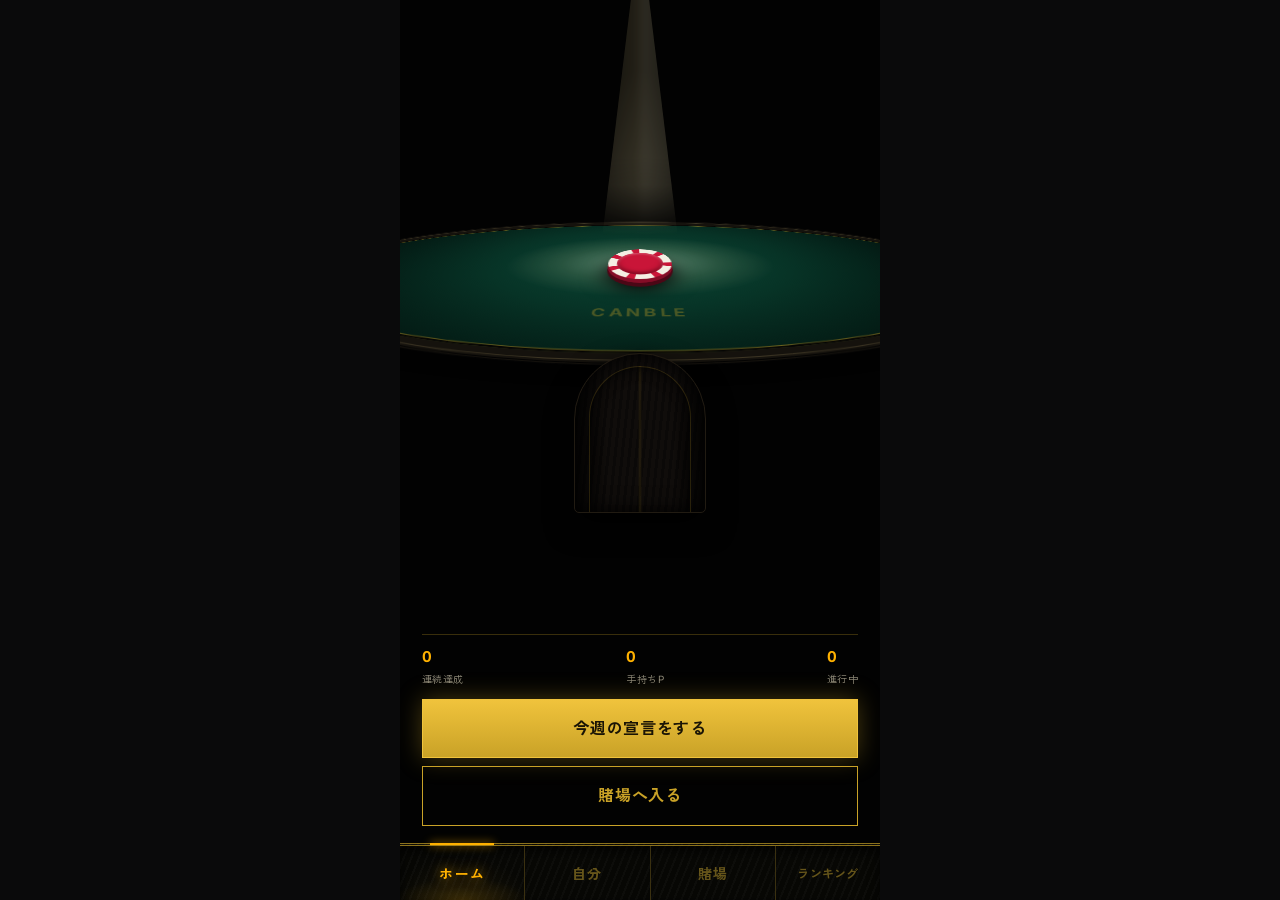
==== commit 4e2688fc: "feat: publish React visual concepts Source: spajam-kakeru@c15b4d1 Previous version: versions/a826fca" ====
--- a/index.html
+++ b/index.html
@@ -5,8 +5,9 @@
     <meta name="viewport" content="width=device-width, initial-scale=1.0" />
     <meta name="description" content="CANBLE — 宣言を賭けに変える目標達成アプリ" />
     <title>CANBLE</title>
-    <script type="module" crossorigin src="./assets/index-hp6Mln04.js"></script>
-    <link rel="stylesheet" crossorigin href="./assets/index-ttUoQy0t.css">
+    <script type="module" crossorigin src="./assets/app-DhL_bnKu.js"></script>
+    <link rel="modulepreload" crossorigin href="./assets/styles-D5sLeoc_.js">
+    <link rel="stylesheet" crossorigin href="./assets/styles-dFiM4T28.css">
   </head>
   <body>
     <div id="app"></div>
--- a/assets/styles-dFiM4T28.css
+++ b/assets/styles-dFiM4T28.css
@@ -0,0 +1 @@
+@font-face{font-family:Inter;font-style:normal;font-weight:400;font-display:swap;src:url(./inter-400-C38fXH4l.woff2)format("woff2")}@font-face{font-family:Inter;font-style:normal;font-weight:500;font-display:swap;src:url(./inter-500-Cerq10X2.woff2)format("woff2")}@font-face{font-family:Inter;font-style:normal;font-weight:700;font-display:swap;src:url(./inter-700-Yt3aPRUw.woff2)format("woff2")}@font-face{font-family:Zen Kaku Gothic New;font-style:normal;font-weight:400;font-display:swap;src:url(./zenkaku-400-CQIKlIYt.woff2)format("woff2")}@font-face{font-family:Zen Kaku Gothic New;font-style:normal;font-weight:500;font-display:swap;src:url(./zenkaku-500-Ddd6B-De.woff2)format("woff2")}@font-face{font-family:Zen Kaku Gothic New;font-style:normal;font-weight:700;font-display:swap;src:url(./zenkaku-700-cK9DHEuw.woff2)format("woff2")}:root{--night:#0a0a0b;--board:#111214;--felt:#0b3d2e;--felt-deep:#072720;--felt-line:#14563f;--gold:#c9a227;--gold-dim:#6e5a18;--chalk:#edeae3;--dust:#8c8778;--amber:#ffb100;--win:#00c853;--lose:#ff1744;--s-1:4px;--s-2:8px;--s-3:16px;--s-4:24px;--s-5:32px;--s-6:48px;--s-7:64px;--s-8:96px;--line:1.5px solid var(--gold-dim);--tabbar-h:calc(56px + env(safe-area-inset-bottom));--screen-h:calc(100dvh - var(--tabbar-h) - env(safe-area-inset-top));--card-inset:30px;--card-radius:14px;--ctrl-radius:8px;--bar-radius:3px}*{box-sizing:border-box}html,body,#app{width:100%;height:100%;min-height:100%;margin:0;padding:0}body{background:var(--night);color:var(--chalk);-webkit-font-smoothing:antialiased;justify-content:center;font-family:Zen Kaku Gothic New,Inter;line-height:1.6;display:flex;overflow:hidden}.svg-defs{width:0;height:0;position:absolute}button{font:inherit;color:inherit;cursor:pointer}.led-grid{background-image:radial-gradient(#ffffff0f 1px,#0000 1px);background-size:4px 4px}.app{--decor:.72;--home-light-fade:58%;background:var(--board);width:100%;max-width:480px;height:100dvh;min-height:100%;padding-top:env(safe-area-inset-top);flex-direction:column;margin:0 auto;display:flex;position:relative;overflow:hidden}.app__screen{overscroll-behavior-y:contain;-webkit-overflow-scrolling:touch;background:var(--board);flex:1;min-height:0;position:relative;overflow-y:auto}.view{min-height:100%;display:none;position:relative}.view.is-on{display:block}.view__pad{padding:var(--s-5) var(--s-4);z-index:1;position:relative}.view__center{min-height:calc(var(--screen-h) - var(--s-8));text-align:center;justify-content:center;align-items:center;gap:var(--s-3);flex-direction:column;display:flex}.view--home{background:var(--night);position:relative;overflow:hidden}.view--home.is-on{flex-direction:column;display:flex}.home__deco{z-index:0;pointer-events:none;position:absolute;inset:0;overflow:hidden}.home__body{z-index:1;text-align:center;min-height:100%;padding:var(--s-6) var(--s-4);flex-direction:column;flex:1;justify-content:center;align-items:center;display:flex;position:relative}.home__est{letter-spacing:.24em;color:var(--gold-dim);margin:0 0 var(--s-3);font-family:Inter;font-size:11px}.home__logo{margin:0 0 var(--s-2)}.home__logo span{letter-spacing:-.02em;color:#fff;font-family:Inter;font-size:60px;font-weight:700;line-height:1;display:inline-block}.home__tag{color:var(--dust);margin:0 0 var(--s-5);font-size:14px}.home__stats{gap:var(--s-5);margin:0 0 var(--s-5);display:flex}.home__stats div{flex-direction:column;align-items:center;gap:2px;display:flex}.home__stats b{color:var(--amber);font-variant-numeric:tabular-nums;font-family:Inter;font-size:22px;font-weight:700}.home__stats span{color:var(--dust);letter-spacing:.04em;font-size:10px}.home__body .btn{width:260px;max-width:82%}.home__rays,.home__arch,.home__bulbs,.home__suits,.home__fan,.home__chips{opacity:0}.home__rays{background:repeating-conic-gradient(#ffb10024 0deg 3deg,#0000 3deg 15deg);border-radius:50%;width:560px;height:560px;position:absolute;top:34%;left:50%;transform:translate(-50%,-50%)}[data-home=neon] .home__rays{opacity:1;animation:60s linear infinite homeSpin}[data-home=neon] .home__logo span{color:#fff;text-shadow:0 0 4px #ff1744f2,0 0 18px #ff1744bf,0 0 46px #ff174473,0 0 90px #ffb10040;animation:4.2s ease-in-out infinite neonFlicker}[data-home=neon] .home__suits{opacity:.8;color:var(--lose);filter:drop-shadow(0 0 6px #ff174499)}@keyframes homeSpin{to{transform:translate(-50%,-50%)rotate(360deg)}}@keyframes neonFlicker{0%,19%,21%,55%,57%,to{opacity:1}20%,56%{opacity:.82}}[data-home=plate] .home__arch{opacity:1;border:3px solid var(--gold-dim);background:linear-gradient(160deg,#c9a22724,#0000 55%),radial-gradient(90% 60% at 50% 20%,#ffffff0d,#0000 70%);width:300px;height:300px;position:absolute;top:16%;left:50%;transform:translate(-50%);box-shadow:inset 0 0 0 6px #0006,inset 0 2px #ffffff14}[data-home=plate] .home__logo span{color:#0000;background:linear-gradient(#8c7a2e 0%,#f0c33c 46%,#6e5a18 100%);filter:drop-shadow(0 1px #ffffff40)drop-shadow(0 2px 2px #000000d9);-webkit-background-clip:text;background-clip:text}[data-home=plate] .home__suits{opacity:.55;color:var(--gold-dim)}.home__bulbs{position:absolute;inset:8% 6%}.home__bulbs i{background:var(--amber);width:8px;height:8px;box-shadow:0 0 8px var(--amber), 0 0 2px #fff;border-radius:50%;position:absolute}.home__bulbs i:first-child{top:0%;left:0%}.home__bulbs i:nth-child(2){top:0%;left:25%}.home__bulbs i:nth-child(3){top:0%;left:50%}.home__bulbs i:nth-child(4){top:0%;left:75%}.home__bulbs i:nth-child(5){top:0%;left:100%}.home__bulbs i:nth-child(6){top:33%;left:100%}.home__bulbs i:nth-child(7){top:66%;left:100%}.home__bulbs i:nth-child(8){top:100%;left:100%}.home__bulbs i:nth-child(9){top:100%;left:75%}.home__bulbs i:nth-child(10){top:100%;left:50%}.home__bulbs i:nth-child(11){top:100%;left:25%}.home__bulbs i:nth-child(12){top:100%;left:0%}.home__bulbs i:nth-child(13){top:66%;left:0%}.home__bulbs i:nth-child(14){top:33%;left:0%}.home__bulbs i:nth-child(15){top:0%;left:50%;transform:translateY(-14px)}.home__bulbs i:nth-child(16){top:100%;left:50%;transform:translateY(14px)}[data-home=marquee] .home__bulbs{opacity:1}[data-home=marquee] .home__bulbs i{animation:1.4s infinite bulbBlink}[data-home=marquee] .home__bulbs i:nth-child(3n){animation-delay:.25s}[data-home=marquee] .home__bulbs i:nth-child(3n+1){animation-delay:.5s}@keyframes bulbBlink{0%,to{opacity:1}50%{opacity:.2}}[data-home=marquee] .home__logo span{color:#fff;text-shadow:0 0 6px #ffffffd9,0 0 22px #ffb100b3}[data-home=marquee] .home__suits{opacity:.7;color:var(--amber)}.home__fan{position:absolute;bottom:6%;left:50%}.home__fan i{background:linear-gradient(160deg, #c9a22729, #0006 60%), var(--felt);transform-origin:50% 91px;border:1.5px solid #edeae38c;border-radius:4px;width:42px;height:73px;position:absolute;top:-36px;left:-21px;box-shadow:0 6px 10px #00000080}.home__fan i:first-child{transform:rotate(-32deg)}.home__fan i:nth-child(2){transform:rotate(-16deg)}.home__fan i:nth-child(3){transform:rotate(0)}.home__fan i:nth-child(4){transform:rotate(16deg)}.home__fan i:nth-child(5){transform:rotate(32deg)}[data-home=fan] .home__fan{opacity:1}[data-home=fan] .home__suits{opacity:.7;color:var(--gold)}[data-home=fan] .home__logo span{color:#fff;text-shadow:0 0 8px #000000e6,0 4px 18px #000000b3}[data-home=vault] .home__arch{opacity:1;width:320px;height:320px;box-shadow:inset 0 0 0 3px var(--gold-dim), inset 0 0 26px #000c, 0 0 0 2px #0009;background:repeating-conic-gradient(#ffffff0a 0deg 2deg,#0000 2deg 10deg),radial-gradient(circle at 50% 40%,#c9a22724,#0000 65%);border:8px solid #1e1b10;border-radius:50%;position:absolute;top:18%;left:50%;transform:translate(-50%)}.home__chips{width:320px;height:320px;position:absolute;top:18%;left:50%;transform:translate(-50%)}.home__chips i{background:radial-gradient(circle at 35% 30%,#f0c33c,#6e5a18 70%);border-radius:50%;width:14px;height:14px;position:absolute;box-shadow:inset 0 0 0 2px #00000080,0 2px 3px #0009}.home__chips i:first-child{top:-7px;left:calc(50% - 7px)}.home__chips i:nth-child(2){top:calc(50% - 7px);left:-7px}.home__chips i:nth-child(3){top:calc(50% - 7px);right:-7px}[data-home=vault] .home__chips{opacity:1}[data-home=vault] .home__logo span{color:#0000;background:linear-gradient(#f0c33c,#6e5a18);filter:drop-shadow(0 2px 2px #000000d9);-webkit-background-clip:text;background-clip:text}.h-2{letter-spacing:-.01em;margin:0 0 var(--s-3);font-size:32px;font-weight:700;line-height:1.1}.h-3{color:var(--gold);margin:0;font-size:20px;font-weight:700;line-height:1.1}.muted{color:var(--dust);margin:0 0 var(--s-3);font-size:14px}.note{color:var(--dust);margin:var(--s-3) 0 0;font-size:12px}.step{letter-spacing:.16em;margin:0 0 var(--s-2);color:var(--gold);font-family:Inter;font-size:12px}.btn{border:1.5px solid var(--gold);width:100%;padding:var(--s-3);text-align:center;color:var(--gold);letter-spacing:.04em;margin-top:var(--s-4);background:0 0;border-radius:0;font-size:16px;font-weight:700;display:block}.btn--fill{color:#1a1405;background:linear-gradient(#f0c33c,#c9a227);border-color:#f0c33c;box-shadow:0 0 24px #c9a22759}.btn:active{transform:translate(1px,1px)}.field{margin-bottom:var(--s-4);display:block}.field__label{letter-spacing:.08em;margin-bottom:var(--s-2);color:var(--gold);font-size:12px;display:block}textarea,select{width:100%;font:inherit;color:var(--chalk);border:1.5px solid var(--gold-dim);padding:var(--s-2) var(--s-3);resize:none;background:#0a0a0b;border-radius:0;font-size:16px}textarea::placeholder{color:#5a5750}textarea:focus,select:focus{outline:2px solid var(--amber);outline-offset:1px}select option{color:var(--chalk);background:#0a0a0b}.verdict{margin:0 0 var(--s-3);font-family:Inter,Zen Kaku Gothic New;font-size:48px;font-weight:700;line-height:1.1}.verdict--reject{color:var(--lose);text-shadow:0 0 20px #ff174499}.verdict--accept{color:var(--win);text-shadow:0 0 20px #00c85380}.quote{margin:0 0 var(--s-4);padding:var(--s-3);border-left:6px solid var(--gold);color:var(--chalk);background:#0a0a0b;font-size:20px;font-weight:500}.reason{margin:0 0 var(--s-3);font-size:16px;font-weight:500}.kv{gap:var(--s-3);padding:var(--s-2) 0;border-top:1.5px solid #2a2a2c;display:flex}.kv__k{color:var(--dust);flex:0 0 132px;font-size:12px}.kv__v{flex:1;font-size:14px;font-weight:500}.dots i{animation:1.2s infinite blink}.dots i:nth-child(2){animation-delay:.2s}.dots i:nth-child(3){animation-delay:.4s}@keyframes blink{0%,60%,to{opacity:.2}30%{opacity:1}}.view--odds.is-on{display:flex}.view--odds{background:#000}.view--odds .view__pad{padding-top:var(--s-4);flex-direction:column;flex:1;display:flex}.view--odds .journal{order:1}.view--odds #odds-judge{order:2}.view--odds.is-due #odds-judge{order:0}.odds__top{border-bottom:1.5px solid var(--gold-dim);padding-bottom:var(--s-2);margin-bottom:var(--s-4);justify-content:space-between;align-items:center;display:flex}.odds__plate{letter-spacing:.24em;color:var(--gold);font-family:Inter;font-size:12px}.live{align-items:center;gap:var(--s-1);letter-spacing:.12em;color:var(--lose);font-family:Inter;font-size:12px;display:flex}.live:before{content:"";background:var(--lose);width:8px;height:8px;box-shadow:0 0 8px var(--lose);border-radius:50%;animation:1.4s infinite pulse}@keyframes pulse{0%,to{opacity:1}50%{opacity:.25}}.odds__label{margin:0 0 var(--s-4);color:var(--chalk);font-size:16px;font-weight:700}.odds__figure{align-items:baseline;gap:var(--s-2);display:flex}.odds__num{letter-spacing:-.04em;font-variant-numeric:tabular-nums;color:var(--amber);text-shadow:0 0 6px #ffb100e6,0 0 28px #ffb1008c,0 0 64px #ffb10040;font-family:Inter;font-size:112px;font-weight:700;line-height:.9}.odds__unit{color:var(--amber);font-size:24px;font-weight:700}.odds__figure.is-flash .odds__num{animation:.55s ease-out flash}@keyframes flash{0%{color:#fff;text-shadow:0 0 12px #fff,0 0 48px #fffc,0 0 90px #ffb100b3}to{color:var(--amber)}}.odds__delta{margin:var(--s-2) 0 0;letter-spacing:.04em;min-height:22px;font-family:Inter;font-size:14px;font-weight:700}.odds__delta.up{color:var(--lose)}.odds__delta.down{color:var(--win)}.odds__doubt{margin:var(--s-4) 0 var(--s-3);color:var(--chalk);font-size:20px}.odds__doubt b{color:var(--lose);text-shadow:0 0 12px #ff174499;font-family:Inter;font-size:24px}.odds__bar{border:1.5px solid var(--gold-dim);background:var(--lose);height:14px}.odds__bar-do{background:var(--win);height:100%;transition:width .6s}.odds__time{color:var(--dust);margin:var(--s-3) 0 0;font-size:14px}.odds__time b{color:var(--amber);font-family:Inter}.rule{margin:var(--s-4) 0 var(--s-2);border:0;border-top:1.5px solid #2a2a2c}.odds__whisper{color:var(--dust);margin:0;font-size:12px}.journal{margin-top:var(--s-5);padding-top:var(--s-3);border-top:1.5px solid #2a2a2c}.journal__head{margin-bottom:var(--s-2);justify-content:space-between;align-items:baseline;display:flex}.journal__cap{letter-spacing:.12em;color:var(--gold);font-size:12px}.journal__day{color:var(--dust);font-family:Inter;font-size:12px}#journal-compose textarea{width:100%;font:inherit;color:var(--chalk);border:1.5px solid var(--gold-dim);padding:var(--s-2);resize:none;margin-bottom:var(--s-2);background:#0a0a0b;border-radius:0;font-size:14px}#journal-compose textarea:focus{outline:2px solid var(--amber);outline-offset:1px}#journal-compose .btn{margin-top:0}.journal__posted{color:var(--gold);border:1.5px dashed var(--gold-dim);padding:var(--s-2) var(--s-3);margin:0 0 var(--s-3);font-size:13px}.journal__past{margin-top:var(--s-3)}.journal__past[hidden]{display:none}.journal__past summary{color:var(--dust);cursor:pointer;align-items:center;gap:var(--s-2);min-height:24px;font-size:12px;display:flex}.journal__past summary b{color:var(--gold);font-family:Inter}.journal__log{margin:var(--s-2) 0 0;padding:0;list-style:none}.journal__entry{padding:var(--s-2) 0;border-top:1.5px solid #2a2a2c}.journal__entry-day{color:var(--gold-dim);font-family:Inter;font-size:11px}.journal__entry-text{margin:var(--s-1) 0;color:var(--chalk);font-size:14px}.journal__entry-reactions{color:var(--dust);min-height:1em;margin:0;font-size:12px}.journal__empty{color:var(--dust);padding:var(--s-2) 0;font-size:12px}.floor__table{z-index:0;pointer-events:none;position:absolute;inset:0}[data-table=off] .floor__table{display:none}[data-table=off].view--floor{background:var(--felt)}.table__inner{position:absolute;inset:55px 0 0;overflow:hidden}.table__felt{background:radial-gradient(ellipse 68% 34% at 50% 30%, #ffffff26, transparent 72%),  radial-gradient(ellipse 88% 58% at 50% 36%, transparent 42%, #0000009e 100%),  repeating-linear-gradient(45deg, #0000000f 0 1px, transparent 1px 3px), repeating-linear-gradient(-45deg, #ffffff08 0 1px, transparent 1px 3px), var(--felt);background-size:100% var(--screen-h), 100% var(--screen-h), 3px 3px, 3px 3px, auto;background-repeat:repeat-y,repeat-y,repeat,repeat,no-repeat;position:absolute;inset:0}.table__rail{left:-34%;right:-34%;top:calc(var(--screen-h) * -.48);height:calc(var(--screen-h) * .62);background:radial-gradient(60% 40% at 50% 92%,#c9a22729,#0000 60%),linear-gradient(#0b0a07 0%,#1a1509 62%,#241c0c 100%);border-bottom:2px solid #c9a2278c;border-radius:50%;position:absolute;box-shadow:0 6px 18px #000000b3,inset 0 -3px 10px #000000bf}.table__rail i{border-bottom:1.5px dashed #c9a22780;border-radius:50%;height:40%;position:absolute;bottom:7px;left:6%;right:6%}.table__rail--bottom{top:auto;bottom:calc(var(--screen-h) * -.32);background:radial-gradient(60% 40% at 50% 8%,#c9a22724,#0000 60%),linear-gradient(#241c0c 0%,#1a1509 38%,#0b0a07 100%);border-top:2px solid #c9a22773;border-bottom:0;box-shadow:0 -6px 18px #000000b3,inset 0 3px 10px #000000bf}.table__rail--bottom i{border-top:1.5px dashed #c9a22766;border-bottom:0;top:7px;bottom:auto}.table__line{left:-16%;right:-16%;top:calc(var(--screen-h) * .175);height:calc(var(--screen-h) * .74);border-top:1.5px solid #c9a22752;border-radius:50%;position:absolute;box-shadow:0 -1px #0006}.table__mark{left:0;right:0;top:calc(var(--screen-h) * .095);text-align:center;color:var(--gold);opacity:.42;position:absolute}.table__suits{width:104px;height:23px;color:var(--gold)}.table__name{letter-spacing:.3em;text-indent:.3em;margin:2px 0 0;font-size:17px;font-weight:700}.table__sub{letter-spacing:.32em;text-indent:.32em;opacity:.8;margin:2px 0 0;font-family:Inter;font-size:8px}.table__props{position:absolute;inset:0}.table-prop{position:absolute}.table__props>.table-prop{visibility:hidden}.table-scatter{left:var(--scatter-x);top:var(--scatter-y);opacity:.62;filter:brightness(.78)saturate(.8);width:104px;height:88px;position:absolute}.table-scatter .table-prop{visibility:visible;transform:scale(var(--scatter-scale)) rotate(var(--scatter-rotate));transform-origin:50%;top:0;left:0;right:auto}.table-scatter .table-prop--pawn{top:14px;left:30px}.table-prop--chips{width:80px;height:66px;top:72px;left:18px}.prop-chip{filter:drop-shadow(0 4px 3px #0000008c);width:42px;height:42px;position:absolute}.prop-chip--red{color:var(--lose);top:12px;left:0;transform:rotate(-13deg)}.prop-chip--gold{color:var(--amber);top:0;left:28px;transform:rotate(9deg)}.prop-chip--ivory{color:var(--chalk);top:26px;left:34px;transform:rotate(21deg)}.prop-chip--red2{color:#8f1028;top:30px;left:5px;transform:rotate(-3deg)}.table-prop--cards{width:76px;height:86px;top:65px;right:16px}.prop-card{border:1.5px solid #edeae3e6;border-radius:4px;width:47px;height:66px;position:absolute;box-shadow:0 5px 6px #00000080}.prop-card--back{background:repeating-linear-gradient(45deg,#edeae380 0 1px,#0000 1px 4px),repeating-linear-gradient(-45deg,#edeae338 0 1px,#0000 1px 4px),#701126;top:8px;left:4px;transform:rotate(-11deg);box-shadow:inset 0 0 0 3px #701126,inset 0 0 0 4px #edeae3b8,0 5px 6px #00000080}.prop-card--face{background:var(--chalk);color:#111;flex-direction:column;align-items:flex-start;padding:4px;font-family:Inter;font-size:12px;font-style:normal;font-weight:700;display:flex;top:2px;right:2px;transform:rotate(8deg)}.prop-card--face svg{color:#111;width:18px;height:18px}.table-prop--cash{width:100px;height:48px;top:132px;left:42px;transform:rotate(5deg)}.prop-note{color:#edeae3cc;background:linear-gradient(135deg,#edeae345,#c9a2271f),#315c45;border:1px solid #edeae385;font-family:Inter;font-style:normal;position:absolute;inset:0 8px 6px 0;box-shadow:inset 0 0 0 3px #315c45,inset 0 0 0 4px #edeae340,0 4px 5px #00000073}.prop-note:after{content:"";border:1px solid #edeae347;border-radius:50%;width:24px;height:20px;position:absolute;top:50%;left:50%;transform:translate(-50%,-50%)}.prop-note span{font-size:16px;font-weight:700;position:absolute;top:7px;left:8px}.prop-note b{font-size:9px;position:absolute;bottom:5px;right:7px}.prop-note--back{opacity:.72;transform:translate(7px,-6px)rotate(-4deg)}.floor__stake{left:-16px;top:var(--s-4);z-index:2;pointer-events:none;filter:drop-shadow(0 5px 6px #000000bf);width:30px;height:34px;position:absolute}.floor__stake i{background:repeating-conic-gradient(from 12deg, #ffffffe6 0 20deg, transparent 20deg 60deg), radial-gradient(circle at 50% 50%, var(--stake-color) 0 42%, transparent 42%), var(--stake-color);border:1px solid #0009;border-radius:50%;width:30px;height:11px;position:absolute;left:0;box-shadow:0 2px #00000057}.floor__stake i:first-child{bottom:0;transform:translate(1.5px)}.floor__stake i:nth-child(2){bottom:7px}.floor__stake i:nth-child(3){bottom:14px;transform:translate(-1.5px)rotate(-3deg)}.floor__stake--do{--stake-color:#0e7a3c}.floor__stake--no{--stake-color:#a3122f}.table-prop--pawn{filter:drop-shadow(0 5px 4px #0009);width:34px;height:48px;top:119px;right:100px;transform:rotate(9deg)}.table-prop--pawn:before{content:"";background:linear-gradient(135deg,#302a1c,#080704 72%);border:1px solid #c9a22759;border-radius:50%;width:16px;height:16px;position:absolute;top:0;left:9px}.table-prop--pawn i{clip-path:polygon(29% 0,71% 0,78% 45%,95% 76%,100% 100%,0 100%,5% 76%,22% 45%);background:linear-gradient(90deg,#080704,#2a2418 48%,#080704);border-bottom:1px solid #c9a22780;width:24px;height:30px;position:absolute;top:13px;left:5px}.floor__head{padding:var(--s-3) var(--s-4);border-bottom:1.5px solid var(--gold);z-index:2;background:var(--felt-deep);justify-content:space-between;align-items:center;display:flex;position:sticky;top:0}.floor__credit{color:var(--dust);margin:0;font-size:12px}.floor__credit b{color:var(--gold);font-family:Inter}.floor__list{z-index:1;margin:0;padding:0;list-style:none;position:relative}.floor__item{border-bottom:1.5px solid var(--felt-line);padding:var(--s-3) var(--s-4)}.floor__who{color:var(--gold-dim);margin:0 0 var(--s-1);font-family:Inter;font-size:12px}.floor__text{margin:0 0 var(--s-2);color:var(--chalk);font-size:16px;font-weight:700}.floor__meta{color:var(--dust);margin-bottom:var(--s-2);justify-content:space-between;align-items:center;font-size:12px;display:flex}.floor__odds{font-family:Inter;font-weight:700}.floor__acts{gap:var(--s-2);display:flex}.bet{border-radius:var(--ctrl-radius);padding:var(--s-2);align-items:center;gap:var(--s-1);background:#00000059;border:1.5px solid;flex-direction:column;flex:1;font-size:14px;font-weight:700;line-height:1.2;display:flex}.bet .floor__odds{font-family:Inter;font-size:14px;font-weight:700}.bet--do{border-color:var(--win);color:var(--win)}.bet--no{border-color:var(--lose);color:var(--lose)}.bet--do.is-picked{background:var(--win);color:#04240f;box-shadow:0 0 20px #00c85380}.bet--no.is-picked{background:var(--lose);color:#2a0209;box-shadow:0 0 20px #ff174480}.bet:disabled:not(.is-picked){color:#7e9389;cursor:default;box-shadow:none;border-color:#3e5b4e}.floor__done{color:var(--gold);margin:var(--s-2) 0 0;font-size:12px}.floor__thread{justify-content:center;align-items:center;gap:var(--s-1);width:100%;margin-top:var(--s-2);border:1.5px solid var(--gold-dim);border-radius:var(--ctrl-radius);color:var(--dust);padding:var(--s-2);background:#0000004d;font-size:12px;display:flex}.floor__thread:hover{border-color:var(--gold);color:var(--gold)}.floor__thread b{color:var(--amber);font-family:Inter;font-weight:700}.floor__support{background:var(--lose);height:6px;margin:0 0 var(--s-1);border-radius:var(--bar-radius);overflow:hidden}.floor__support i{background:var(--win);height:100%;display:block}.floor__latest{align-items:baseline;gap:var(--s-2);color:var(--dust);margin:var(--s-2) 0 0;white-space:nowrap;text-overflow:ellipsis;font-size:12px;display:flex;overflow:hidden}.floor__latest-day{color:var(--gold);flex:none;font-family:Inter;font-size:11px}[data-skin=card] .floor__list{padding:150px var(--card-inset) var(--s-6)}[data-skin=card] .floor__item{z-index:0;border:1.5px solid var(--gold);border-radius:var(--card-radius);background:linear-gradient(160deg, #c9a22729, #00000059 60%), var(--felt);padding:var(--s-3) var(--s-3) var(--s-3) var(--s-4);margin-bottom:var(--s-3);position:relative}[data-skin=card] .floor__item:after{content:"";z-index:-1;left:calc(var(--s-3) - 5px);width:2px;top:var(--card-radius);bottom:var(--card-radius);background:repeating-linear-gradient(to bottom, var(--gold-dim) 0 4px, transparent 4px 10px);position:absolute}[data-skin=card] .floor__no{top:var(--s-3);right:var(--s-3);color:#c9a22759;font-family:Inter;font-size:30px;font-weight:700;line-height:1;display:block;position:absolute}[data-skin=card] .floor__who{color:var(--gold);letter-spacing:.08em}[data-skin=card] .floor__text{padding-right:var(--s-5);font-size:18px}[data-skin=card] .floor__heads{color:var(--gold);display:inline}[data-skin=card] .floor__meta{margin-bottom:var(--s-2);border:0;padding:0}[data-skin=card] .floor__acts{padding-top:var(--s-3);border-top:1.5px dashed #c9a22759}[data-skin=card] .floor__support{margin-bottom:var(--s-2);display:block}[data-density=normal] .floor__list{padding:132px var(--card-inset) var(--s-5)}[data-density=normal] .floor__item{--card-radius:11px;--ctrl-radius:6px;--bar-radius:2px;padding:var(--s-2) var(--s-2) var(--s-2) var(--s-3);margin-bottom:var(--s-2)}[data-density=normal] .floor__item:after{left:calc(var(--s-2) - 4px)}[data-density=normal] .floor__text{margin-bottom:var(--s-1);font-size:16px}[data-density=normal] .floor__no{top:var(--s-2);right:var(--s-2);font-size:22px}[data-density=normal] .floor__support{height:4px;margin-bottom:var(--s-1)}[data-density=normal] .floor__meta{margin-bottom:var(--s-1)}[data-density=normal] .floor__acts{padding-top:var(--s-2)}[data-density=normal] .bet,[data-density=normal] .floor__thread{padding:var(--s-1) var(--s-2)}[data-density=tight] .floor__list{padding:116px var(--card-inset) var(--s-4)}[data-density=tight] .floor__item{--card-radius:9px;--ctrl-radius:5px;--bar-radius:2px;padding:var(--s-2) var(--s-2) var(--s-2) var(--s-3);margin-bottom:var(--s-2)}[data-density=tight] .floor__item:after{left:calc(var(--s-2) - 5px)}[data-density=tight] .floor__who{margin-bottom:0;font-size:11px}[data-density=tight] .floor__text{margin-bottom:var(--s-1);padding-right:var(--s-4);white-space:nowrap;text-overflow:ellipsis;font-size:15px;overflow:hidden}[data-density=tight] .floor__no{top:var(--s-2);right:var(--s-2);font-size:18px}[data-density=tight] .floor__support{height:3px;margin-bottom:var(--s-1)}[data-density=tight] .floor__meta{margin-bottom:var(--s-1);font-size:11px}[data-density=tight] .floor__acts{padding-top:var(--s-2)}[data-density=tight] .bet{justify-content:space-between;align-items:center;gap:var(--s-1);padding:var(--s-1) var(--s-2);white-space:nowrap;flex-direction:row;font-size:12px}[data-density=tight] .bet .floor__odds{font-size:14px}[data-density=tight] .floor__latest{margin-top:var(--s-1)}[data-density=tight] .floor__thread{padding:var(--s-1);margin-top:var(--s-1);font-size:11px}.streak{margin-left:var(--s-2);border-radius:var(--ctrl-radius,8px);padding:0 var(--s-1);color:var(--amber);letter-spacing:0;border:1px solid #ffb10080;font-family:Inter,Zen Kaku Gothic New;font-size:11px;display:inline-block}.view--rank{background:var(--felt-deep)}.rank__head{padding:var(--s-3) var(--s-4);border-bottom:1.5px solid var(--gold);z-index:2;background:var(--felt-deep);position:sticky;top:0}.rank__segs{gap:var(--s-2);margin-top:var(--s-3);display:flex}.rank__seg{border:1.5px solid var(--gold-dim);border-radius:var(--ctrl-radius);color:var(--dust);padding:var(--s-2);background:#0000004d;flex:1;min-height:44px;font-size:13px;font-weight:700}.rank__seg.is-on{border-color:var(--amber);color:var(--amber);background:#ffb1001a}.rank__note{color:var(--dust);margin:var(--s-2) 0 0;font-size:12px}.rank__list{padding:var(--s-2) var(--s-3) var(--s-5);margin:0;list-style:none}.rank__item{gap:0 var(--s-2);padding:var(--s-2) var(--s-2);border-bottom:1.5px solid #c9a2272e;grid-template-columns:28px 1fr auto;align-items:center;display:grid}.rank__item.is-me{border:1.5px solid var(--gold);border-radius:var(--card-radius);margin:var(--s-1) 0;background:linear-gradient(160deg,#c9a22729,#0000004d 60%)}.rank__no{color:var(--gold-dim);text-align:center;font-family:Inter;font-size:16px;font-weight:700}.rank__item:first-child .rank__no,.rank__item:nth-child(2) .rank__no,.rank__item:nth-child(3) .rank__no{color:var(--amber)}.rank__who{color:var(--chalk);font-family:Inter,Zen Kaku Gothic New;font-size:14px;font-weight:700}.rank__sub{color:var(--dust);grid-column:2;font-family:Inter;font-size:11px}.rank__rate{color:var(--amber);font-variant-numeric:tabular-nums;grid-area:1/3/span 2;font-family:Inter;font-size:24px;font-weight:700}.rank__rate i{margin-left:1px;font-size:12px;font-style:normal}.notice{z-index:30;padding:var(--s-4);background:#000000d1;justify-content:center;align-items:center;display:flex;position:absolute;inset:0}.notice[hidden]{display:none}.notice__panel{background:var(--board);border:2px solid var(--lose);width:100%;padding:var(--s-4);animation:.24s ease-out noticeIn;box-shadow:0 0 40px #ff174447}@keyframes noticeIn{0%{opacity:0;transform:scale(.96)}to{opacity:1;transform:none}}.notice__when{align-items:center;gap:var(--s-2);letter-spacing:.12em;color:var(--lose);margin:0;font-family:Inter;font-size:11px;display:flex}.notice__when:before{content:"";background:var(--lose);width:8px;height:8px;box-shadow:0 0 8px var(--lose);border-radius:50%;animation:1.4s infinite pulse}.notice__title{margin:var(--s-3) 0 var(--s-2);font-size:28px;font-weight:700;line-height:1.2}.notice__count{color:var(--amber);font-variant-numeric:tabular-nums;margin:var(--s-2) 0;text-shadow:0 0 8px #ffb100cc,0 0 32px #ffb10066;font-family:Inter;font-size:56px;font-weight:700;line-height:1}.notice__count[hidden]{display:none}.notice__sub{color:var(--dust);margin:0 0 var(--s-3);font-size:12px}.notice__panel .btn{margin-top:var(--s-2)}.dropzone{border:1.5px dashed var(--gold-dim);height:176px;color:var(--dust);margin:var(--s-4) 0;cursor:pointer;background:#0a0a0b;justify-content:center;align-items:center;font-size:14px;display:flex}.dropzone.is-filled{border-style:solid;border-color:var(--gold);color:var(--gold);font-weight:700}.meter{border:1.5px solid var(--gold-dim);height:14px}.meter__fill{background:var(--amber);width:0;height:100%;box-shadow:0 0 12px var(--amber);transition:width .5s linear}.view--result{background:#000}.result__verdict{margin:0;font-family:Inter,Zen Kaku Gothic New;font-size:72px;font-weight:700;line-height:1}.result__verdict.is-win{color:var(--win);text-shadow:0 0 12px #00c853cc,0 0 48px #00c85366}.result__verdict.is-lose{color:var(--lose);text-shadow:0 0 12px #ff1744cc,0 0 48px #ff174466}.result__declare{margin:var(--s-2) 0 var(--s-5);color:var(--chalk);font-size:16px;font-weight:700}.doubter{border:1.5px solid var(--gold);padding:var(--s-3);background:linear-gradient(#c9a22724,#c9a22708);width:100%}.doubter__cap{letter-spacing:.16em;color:var(--gold);margin:0;font-size:12px}.doubter__name{margin:var(--s-1) 0;color:var(--chalk);text-shadow:0 0 18px #c9a22780;font-family:Inter;font-size:32px;font-weight:700}.doubter__loss{color:var(--dust);margin:0;font-size:12px}.blob{pointer-events:none;z-index:0;position:absolute}.blob--empty{width:132px;height:132px;position:static}.blob--odds{opacity:.45;width:190px;height:190px;top:96px;right:-96px}.blob--result{opacity:.6;width:200px;height:200px;bottom:-48px;left:-80px}.blob--declare{opacity:.14;width:170px;height:170px;color:var(--gold-dim);top:-36px;right:-64px}.blob--check{opacity:.16;width:190px;height:190px;color:var(--gold-dim);animation:22s linear infinite homeSpin;bottom:-60px;left:-70px}.view[data-view=check].is-reject .blob--check{color:var(--lose);opacity:.22}.view[data-view=check].is-accept .blob--check{color:var(--win);opacity:.22}.blob--judge{opacity:.14;width:160px;height:160px;color:var(--gold-dim);bottom:-46px;right:-58px}.rank__watermark{right:var(--s-4);top:var(--s-3);opacity:.16;width:88px;height:auto;color:var(--gold-dim);pointer-events:none;position:absolute}.tabbar{border-top:1.5px solid var(--gold);min-height:var(--tabbar-h);padding-bottom:env(safe-area-inset-bottom);background:var(--felt-deep);flex:none;display:flex}.tab{padding:var(--s-3);color:var(--gold-dim);letter-spacing:.08em;background:0 0;border:0;flex:1;font-size:14px;font-weight:700}.tab+.tab{border-left:1.5px solid var(--gold-dim)}.tab.is-on{color:var(--amber);text-shadow:0 0 12px #ffb100b3}.sheet{inset:env(safe-area-inset-top) 0 var(--tabbar-h);z-index:20;background:#000000b8;align-items:flex-end;display:flex;position:absolute}.sheet[hidden]{display:none}.sheet__panel{background:var(--board);border-top:2px solid var(--gold);flex-direction:column;width:100%;height:88%;min-height:0;max-height:88%;animation:.22s ease-out sheetUp;display:flex;overflow:hidden}@keyframes sheetUp{0%{opacity:.4;transform:translateY(16px)}to{opacity:1;transform:none}}.sheet__head{justify-content:space-between;align-items:flex-start;gap:var(--s-3);padding:var(--s-3) var(--s-4);border-bottom:1.5px solid var(--gold-dim);flex:none;display:flex}.sheet__who{color:var(--gold-dim);margin:0;font-family:Inter;font-size:12px}.sheet__text{margin:var(--s-1) 0 0;font-size:16px;font-weight:700}.sheet__close{border:1.5px solid var(--gold-dim);color:var(--dust);background:0 0;flex:none;width:44px;height:44px;font-size:18px;line-height:1}.sheet__close:hover{border-color:var(--gold);color:var(--gold)}.sheet__list{padding:var(--s-2) var(--s-4) var(--s-4);overscroll-behavior:contain;-webkit-overflow-scrolling:touch;flex:auto;min-height:0;margin:0;list-style:none;overflow-y:auto}.thread-item{padding:var(--s-3) 0;border-top:1.5px solid #2a2a2c}.thread-item:first-child{border-top:0}.thread-item__day{color:var(--gold-dim);margin:0;font-family:Inter;font-size:11px}.thread-item__text{margin:var(--s-1) 0 var(--s-2);color:var(--chalk);font-size:15px}.thread-empty{color:var(--dust);padding:var(--s-3) 0;font-size:12px}.thread-item__reactions{gap:var(--s-2);flex-wrap:wrap;display:flex}.reaction{border:1.5px solid var(--gold-dim);color:var(--dust);padding:var(--s-2) var(--s-3);align-items:center;gap:var(--s-2);background:0 0;min-height:44px;font-size:12px;display:flex}.reaction b{color:inherit;font-family:Inter;font-weight:700}.reaction.is-picked{background:var(--amber);border-color:var(--amber);color:#1a1405}.reaction:hover:not(.is-picked){border-color:var(--gold);color:var(--gold)}.slot{z-index:40;padding:var(--s-4);background:#000000d1;justify-content:center;align-items:center;display:flex;position:absolute;inset:0}.slot[hidden]{display:none}.slot__machine{background:var(--board);border:2px solid var(--gold);width:100%;padding:var(--s-4);animation:.22s ease-out noticeIn;box-shadow:0 0 40px #c9a22747}.slot__head{align-items:baseline;gap:var(--s-2);margin-bottom:var(--s-4);display:flex}.slot__side{letter-spacing:.06em;border:1.5px solid var(--gold-dim);padding:2px var(--s-2);flex:none;margin:0;font-size:13px;font-weight:700}.slot__side.is-do{color:var(--win);border-color:var(--win)}.slot__side.is-no{color:var(--lose);border-color:var(--lose)}.slot__title{color:var(--chalk);flex:1;margin:0;font-size:14px;font-weight:700}.slot__body{align-items:center;gap:var(--s-4);padding:var(--s-2) 0;grid-template-columns:minmax(0,1fr) auto;display:grid}.slot__readout{min-width:0;position:relative}.slot__reels{gap:var(--s-1);border:3px double var(--gold-dim);padding:var(--s-2);background:#000;grid-auto-columns:minmax(0,1fr);grid-auto-flow:column;display:grid;box-shadow:inset 0 0 18px #000}.slot__reel{border:1.5px solid var(--gold-dim);background:linear-gradient(#000000db,#0000 26% 74%,#000000db),#0a0a0b;justify-content:center;align-items:center;min-width:0;height:62px;display:flex}.slot__reel b{color:var(--amber);text-shadow:0 0 8px #ffb100b3;font-variant-numeric:tabular-nums;font-family:Inter;font-size:30px;font-weight:700}.slot__unit{right:var(--s-2);bottom:calc(var(--s-2) * -1);padding:0 var(--s-1);color:var(--gold);background:var(--board);margin:0;font-size:12px;font-weight:700;position:absolute}.slot__lever-console{gap:var(--s-1);grid-template-columns:auto 42px;height:144px;display:grid}.slot__lever-labels{color:var(--gold-dim);text-align:right;white-space:nowrap;flex-direction:column;justify-content:space-between;padding:6px 0;font:700 9px Inter;display:flex}.slot__lever{touch-action:none;cursor:grab;flex:none;width:42px;height:144px;position:relative}.slot__lever-groove{z-index:0;background:#020202;border:1px solid #43350f;width:12px;position:absolute;top:14px;bottom:14px;left:50%;transform:translate(-50%);box-shadow:inset 2px 0 4px #000}.slot__lever-rod{z-index:2;left:50%;top:calc(15px + var(--lever-progress) * 114px);border:1px solid var(--gold-dim);background:linear-gradient(90deg,#1a1509,#4a3c12 50%,#1a1509);width:6px;position:absolute;bottom:11px;transform:translate(-50%)}.slot__lever-ball{z-index:4;left:50%;top:calc(var(--lever-progress) * 114px);background:radial-gradient(circle at 35% 30%, #ff5b7a, var(--lose) 70%);border-radius:50%;width:30px;height:30px;position:absolute;transform:translate(-50%);box-shadow:0 3px 6px #0009,inset 0 0 0 2px #0000004d}.slot__lever-pivot{z-index:5;border:2px solid var(--gold-dim);background:#090805;border-radius:50%;width:16px;height:16px;position:absolute;bottom:4px;left:50%;transform:translate(-50%)}.slot__lever:focus{outline:2px solid var(--amber);outline-offset:2px}.slot__lever:active{cursor:grabbing}.slot__hint{color:var(--dust);margin:var(--s-3) 0 0;text-align:center;font-size:11px}.slot__payout{text-align:center;margin:var(--s-1) 0 0;color:var(--chalk);font-size:14px}.slot__payout b{color:var(--amber);font-family:Inter;font-size:18px}.slot__acts{gap:var(--s-3);margin-top:var(--s-3);display:flex}.slot__acts .btn{padding:var(--s-2) var(--s-1);letter-spacing:0;flex:1;margin-top:0;font-size:14px}.banner{border:1.5px solid var(--gold-dim);color:var(--dust);padding:var(--s-2) var(--s-3);margin:var(--s-3) 0 0;word-break:break-word;background:#0e0f10;font-size:12px;line-height:1.5}.banner--error{border-color:var(--lose);color:var(--chalk)}.visually-hidden{clip-path:inset(50%);white-space:nowrap;width:1px;height:1px;position:absolute;overflow:hidden}.concept{z-index:1;min-height:var(--screen-h);isolation:isolate;font-family:Inter,Zen Kaku Gothic New;position:relative;overflow:hidden}.concept .home__stats{z-index:3;position:relative}.concept .home__actions{z-index:4;width:100%;position:relative}.concept .home__actions .btn{margin-top:var(--s-2)}.concept__eyebrow{letter-spacing:.18em;font-size:10px;font-weight:700}.concept--poster{color:#090909;background:#e9e3d5;flex-direction:column;align-items:flex-start;padding:28px 22px 18px;display:flex}.concept--poster:before{content:"";z-index:-1;opacity:calc(var(--decor) * .24);background:radial-gradient(#111 1px,#0000 1px) 0 0/5px 5px;position:absolute;inset:0}.poster__repeat{z-index:-1;color:#ff1744;letter-spacing:-.09em;transform-origin:100% 0;opacity:calc(var(--decor) * .24);mix-blend-mode:multiply;font-size:62px;font-weight:900;line-height:.72;position:absolute;top:24px;right:-28px;transform:rotate(90deg)translate(100%)}.concept--poster .concept__eyebrow{color:#e9e3d5;background:#090909;margin:0 0 12px;padding:4px 7px}.poster__logo{letter-spacing:-.105em;margin:0;font-size:100px;font-weight:900;line-height:.66}.poster__logo span{display:block}.poster__logo span:last-child{color:#087a53;text-shadow:5px 3px 0 rgba(255, 23, 68, calc(var(--decor) * .7));margin-left:44px}.poster__copy{margin:18px 0 6px;font-size:25px;font-weight:900;line-height:1.05;transform:rotate(-3deg)}.poster__copy em{color:#ff1744;font-style:normal}.poster__bill{border-top:4px solid #090909;border-bottom:1px solid #090909;grid-template-columns:1.3fr 1fr;width:100%;padding:8px 0;font-size:10px;line-height:1.4;display:grid}.poster__bill b{grid-row:1/span 2;align-self:center;font-size:19px}.concept--poster .home__stats{justify-content:space-between;gap:0;width:100%;margin:12px 0 4px}.concept--poster .home__stats b{color:#090909;font-size:18px}.concept--poster .home__stats span{color:#585249}.concept--poster .btn{color:#090909;box-shadow:none;border-color:#090909}.concept--poster .btn--fill{background:#ffb100}.poster__stub{letter-spacing:.18em;border-top:1px dashed #090909;width:100%;margin:auto 0 0;padding-top:8px;font-size:9px}.concept--invitation{text-align:center;background:radial-gradient(circle at 50% 15%,#242019,#09090a 62%);padding:34px 22px 18px}.invite__overline{color:var(--gold);letter-spacing:.28em;margin:0 0 18px;font-size:10px}.invite__ticket{color:#16130c;background:#e9e3d5;border:1px solid #a98c32;padding:42px 20px 22px;position:relative;transform:rotate(-1.4deg);box-shadow:0 22px 44px #0000008c}.invite__ticket:before,.invite__ticket:after{content:"";background:#0b0b0c;border-radius:50%;width:20px;height:20px;position:absolute;top:57%}.invite__ticket:before{left:-11px}.invite__ticket:after{right:-11px}.invite__serial{letter-spacing:.18em;font-size:9px;position:absolute;top:12px;left:14px}.invite__suit{color:#9a1d2f;opacity:calc(.3 + var(--decor) * .7);font-size:35px;position:absolute;top:5px;right:16px}.invite__ticket h1{letter-spacing:-.05em;margin:0;font-size:48px}.invite__ticket>p{margin:2px 0 14px;font-family:Zen Kaku Gothic New;font-size:13px}.invite__rule{background:#9b864f;height:1px;margin:18px -4px 12px}.invite__ticket .home__stats{justify-content:space-between;gap:0;margin:0}.invite__ticket .home__stats b{color:#6c5615}.invite__ticket .home__stats span{color:#655f52}.invite__date{letter-spacing:.13em;border-top:1px dashed #9b864f;padding-top:12px;font-size:10px!important}.concept--invitation .home__actions{margin-top:18px}.concept--invitation .btn{margin-top:8px}.invite__fine{color:#6e685b;letter-spacing:.2em;margin:12px 0 0;font-size:8px}.concept--board{background:#050606;flex-direction:column;padding:22px 18px 16px;display:flex}.board__top{border-bottom:1px solid var(--gold-dim);letter-spacing:.18em;color:var(--amber);justify-content:space-between;padding-bottom:8px;font-size:10px;display:flex}.board__top span{color:var(--lose);text-shadow:0 0 10px var(--lose)}.concept--board h1{letter-spacing:-.055em;margin:30px 0 20px;font-size:39px;line-height:1.05}.board__numbers{border-top:1px solid var(--gold-dim)}.board__numbers>div{border-bottom:1px solid #332b12;grid-template-columns:1fr auto 46px;align-items:baseline;padding:9px 2px;display:grid}.board__numbers span,.board__numbers i{letter-spacing:.12em;color:var(--gold-dim);font-size:9px;font-style:normal}.board__numbers b{color:var(--amber);text-shadow:0 0 calc(var(--decor) * 16px) #ffb100d9;font-variant-numeric:tabular-nums;font-size:41px;line-height:1}.board__ticker{white-space:nowrap;border-block:1px solid var(--lose);color:var(--lose);letter-spacing:.12em;margin:18px -18px 12px;padding:5px 0;font-size:9px;overflow:hidden}.board__ticker span{animation:14s linear infinite ticker;display:inline-block}@keyframes ticker{to{transform:translate(-55%)}}.concept--board .home__actions{margin-top:auto}.concept--rope{background:#060606;align-items:flex-end;padding:22px;display:flex}.rope__doors{perspective:400px;opacity:calc(.55 + var(--decor) * .45);position:absolute;inset:0 0 160px;overflow:hidden}.rope__doors:before{content:"";filter:blur(1px);background:radial-gradient(at 50% 0,#f5d06b 0,#82671e 9%,#19160f 42%,#060606 75%);width:150px;height:360px;position:absolute;top:4%;left:50%;transform:translate(-50%)}.rope__doors i{background:repeating-linear-gradient(90deg,#12100c 0 26px,#211b10 27px 29px);border:2px solid #4e401a;width:46%;position:absolute;top:26px;bottom:0}.rope__doors i:first-child{transform-origin:0;left:-8%;transform:rotateY(18deg)}.rope__doors i:nth-child(2){transform-origin:100%;right:-8%;transform:rotateY(-18deg)}.rope__doors b{color:#e8c548;letter-spacing:.08em;text-shadow:0 0 16px #c9a227;font-size:25px;position:absolute;top:92px;left:50%;transform:translate(-50%)}.rope__cord{z-index:2;height:90px;opacity:calc(.3 + var(--decor) * .7);position:absolute;top:340px;left:22px;right:22px}.rope__cord i{background:linear-gradient(90deg,#5b4512,#d3b14a,#4a380d);width:18px;height:90px;position:absolute;bottom:0}.rope__cord i:last-child{right:0}.rope__cord span{filter:drop-shadow(0 7px 6px #000);border-bottom:12px solid #7d0f25;border-radius:0 0 50% 50%;height:24px;position:absolute;top:15px;left:8px;right:8px}.rope__content{z-index:3;width:100%;padding-top:280px;position:relative}.rope__content>p{color:var(--gold);letter-spacing:.18em;font-size:9px}.rope__content h1{margin:8px 0 10px;font-size:29px;line-height:1.08}.concept--rope .home__stats{justify-content:flex-start;gap:24px;margin:0 0 8px}.concept--rope .home__stats b{font-size:17px}.concept--ledger{background:#10100e;padding:24px 20px 18px}.concept--ledger:before{content:"";z-index:-1;opacity:calc(var(--decor) * .17);background:repeating-linear-gradient(0deg,#0000 0 23px,#c9a227 24px);position:absolute;inset:0}.ledger__index{letter-spacing:.2em;color:var(--gold);margin:0;font-size:9px}.concept--ledger h1{letter-spacing:-.04em;margin:5px 0 18px;font-size:40px;line-height:.85}.ledger__sheet{color:#1d1a12;background:#d8d0bd;padding:12px 14px;transform:rotate(.7deg);box-shadow:6px 8px #493b14}.ledger__sheet>div{border-bottom:1px solid #7e755e;grid-template-columns:1fr auto;padding:10px 0 4px;display:grid}.ledger__sheet span{letter-spacing:.12em;font-size:9px}.ledger__sheet b{font-size:20px}.ledger__sheet p{margin:20px 0 4px;font-family:Zen Kaku Gothic New;font-size:12px;font-weight:700}.concept--ledger .home__actions{margin-top:22px}.ledger__stamp{z-index:2;color:#9d2036;text-align:center;opacity:calc(.35 + var(--decor) * .65);border:3px double #9d2036;padding:8px;font-size:11px;font-weight:900;line-height:1;position:absolute;top:408px;right:23px;transform:rotate(-12deg)}.concept--silk{color:#070707;background:#d89e00}.silk__grid{opacity:calc(.35 + var(--decor) * .65);grid-template-rows:repeat(3,1fr);grid-template-columns:repeat(3,1fr);display:grid;position:absolute;inset:0}.silk__grid i{border:1px solid #0003;justify-content:center;align-items:center;font-style:normal;display:flex;overflow:hidden}.silk__grid i:nth-child(3n+1){background:#d92748}.silk__grid i:nth-child(3n+2){background:#087a53}.silk__grid i:nth-child(3n){background:#e9e3d5}.silk__grid span{color:#111;filter:drop-shadow(6px 3px #ffffff59);font-size:105px;line-height:1;transform:rotate(-7deg)}.silk__band{z-index:2;color:#f4f0e7;background:#050505;margin-top:128px;padding:18px 20px;position:relative;transform:rotate(-2deg)scale(1.03)}.silk__band p{color:#ffb100;letter-spacing:.2em;margin:0;font-size:9px}.silk__band h1{letter-spacing:-.07em;margin:-4px 0;font-size:64px;line-height:1}.silk__band b{color:#ff1744}.silk__bottom{z-index:3;color:#fff;background:#050505f2;padding:12px;position:absolute;bottom:16px;left:18px;right:18px}.silk__bottom .home__stats{justify-content:space-around;margin:0 0 8px}.silk__bottom .home__stats b{font-size:17px}.concept--fight{color:#090909;background:#e8e2d5;padding:24px 20px 18px}.concept--fight:before{content:"";z-index:-1;background:linear-gradient(108deg, transparent 43%, rgba(255, 23, 68, calc(var(--decor) * .95)) 43% 55%, transparent 55%);position:absolute;inset:-20% -60%}.fight__series{letter-spacing:.19em;border-bottom:2px solid #090909;margin:0;padding-bottom:6px;font-size:9px}.concept--fight h1{letter-spacing:-.07em;grid-template-columns:1fr 54px 1fr;align-items:center;margin:42px -8px 22px;font-size:56px;line-height:.75;display:grid}.concept--fight h1 span:last-child{text-align:right;font-size:38px}.concept--fight h1 i{color:#ff1744;text-align:center;font-size:28px;transform:rotate(-10deg)}.fight__card{color:#fff;background:#090909;padding:12px 14px;transform:skewY(-2deg)}.fight__card b{color:#ffb100;letter-spacing:.18em;font-size:10px}.fight__card p{margin:4px 0;font-size:18px;font-weight:900}.fight__card span{letter-spacing:.12em;font-size:9px}.concept--fight .home__stats{justify-content:space-around;margin:22px 0 8px}.concept--fight .home__stats b{color:#090909}.concept--fight .home__stats span{color:#5d574d}.concept--fight .btn{color:#090909;box-shadow:none;border-color:#090909}.concept--fight .btn--fill{color:#fff;background:#090909}.fight__stamp{color:#e8e2d5;letter-spacing:.14em;background:#ff1744;margin:0;padding:4px 24px;font-size:9px;position:absolute;bottom:100px;right:-22px;transform:rotate(-90deg)}.concept--afterhours{background:#030404;padding:24px 22px 18px}.after__light{background:conic-gradient(from 164deg at 50% 0, transparent 0 14deg, rgba(240, 195, 60, calc(var(--decor) * .16)) 14deg 32deg, transparent 32deg);height:480px;position:absolute;top:-40px;left:8%;right:8%}.after__table{background:radial-gradient(#0c4a37 0,#062b20 62%,#02150f 63%);border:14px solid #211a0e;border-radius:50%;height:230px;position:absolute;top:180px;left:-20%;right:-20%;transform:perspective(320px)rotateX(62deg);box-shadow:0 20px 50px #000}.after__table i{background:#d91b42;border:7px dashed #eee9de;border-radius:50%;width:54px;height:54px;position:absolute;top:48%;left:50%;transform:translate(-50%,-50%);box-shadow:0 8px 15px #000}.after__table b{color:#c9a22759;letter-spacing:.16em;position:absolute;top:74%;left:50%;transform:translate(-50%)}.after__chair{background:#080808;border-radius:60px 60px 6px 6px;width:118px;height:154px;position:absolute;top:364px;left:50%;transform:translate(-50%);box-shadow:0 0 0 2px #18140d}.after__content{z-index:3;padding-top:385px;position:relative}.after__content>p{color:var(--gold);letter-spacing:.16em;margin:0;font-size:9px}.after__content h1{margin:5px 0;font-size:29px;line-height:1.05}.after__content>span{color:var(--dust);font-size:11px}.concept--afterhours .home__stats{flex-direction:column;gap:2px;margin:0;position:absolute;top:402px;right:0}.concept--afterhours .home__stats b{font-size:15px}.home__body .home__actions{width:260px;max-width:82%}.home__body .home__actions .btn{width:100%;max-width:none}.view--empty.is-on{background:#050606;overflow:hidden}.empty__spotlight{background:conic-gradient(from 164deg at 50% 0, transparent 0 14deg, rgba(255, 200, 80, calc(var(--decor) * .16)) 14deg 32deg, transparent 32deg);position:absolute;inset:-60px 0 0}.empty__table{height:260px;opacity:calc(.5 + var(--decor) * .5);background:#073326;border:12px solid #251d0e;border-radius:50%;position:absolute;top:90px;left:-25%;right:-25%;transform:perspective(340px)rotateX(64deg)}.empty__table i{background:#e71946;border:9px dashed #f5f2ea;border-radius:50%;width:72px;height:72px;position:absolute;top:42%;left:50%;transform:translate(-50%,-50%)}.empty__table span{color:#c9a22766;letter-spacing:.2em;font-size:11px;position:absolute;bottom:24px;left:50%;transform:translate(-50%)}.empty__chair{background:#050505;border-radius:60px 60px 0 0;width:120px;height:180px;position:absolute;top:282px;left:50%;transform:translate(-50%)}.view--empty .view__center{justify-content:flex-start;padding-top:300px}.view--empty .blob--empty{display:none}.view--declare{background:linear-gradient(90deg,#0000 0 11px,#c9a22714 12px,#0000 13px),#111214;padding-top:24px}.view--declare .view__pad{color:#17140e;background:#ded6c3;margin:10px 16px 24px;padding:44px 20px 24px;box-shadow:7px 8px #c9a22747}.view--declare .view__pad:after{content:"";background:radial-gradient(circle at 7px 0,#0000 7px,#ded6c3 7.5px) 0 0/14px 14px;height:14px;position:absolute;bottom:-7px;left:0;right:0}.slip__meta{z-index:3;color:#5e5028;letter-spacing:.14em;border-bottom:1px dashed #7c704f;justify-content:space-between;padding-bottom:5px;font-size:9px;display:flex;position:absolute;top:48px;left:40px;right:40px}.view--declare .h-2,.view--declare textarea,.view--declare select{color:#17140e}.view--declare .step,.view--declare .field__label{color:#705b17}.view--declare textarea,.view--declare select{background:#ffffff40;border-color:#7c704f}.view--declare .chip{color:#5b5445;border-color:#91835e}.view--declare .chip--bad{color:#b51032;border-color:#b51032}.view--declare .note{color:#6a6355}.view--declare .blob{opacity:calc(var(--decor) * .12)}.view--check{background:repeating-linear-gradient(0deg,#0000 0 31px,#c9a2270a 32px),#0d0e10;padding-top:20px;overflow:hidden}.check__security{border:1px solid var(--gold-dim);color:var(--gold);letter-spacing:.17em;margin:0 20px;padding:5px 8px;font-size:9px}.check__stamp{z-index:2;color:var(--win);letter-spacing:.04em;opacity:calc(.25 + var(--decor) * .75);border:4px double;padding:5px 15px;font-size:28px;font-weight:900;position:absolute;top:86px;right:-10px;transform:rotate(-12deg)}.view--check.is-reject .check__stamp{color:var(--lose)}.view--check .quote{color:#17140e;border-left:5px solid var(--gold);background:#e1dac9;position:relative;box-shadow:5px 6px #c9a22738}.odds__ticker{z-index:3;border-bottom:1px solid var(--lose);color:var(--lose);white-space:nowrap;letter-spacing:.12em;background:#000;padding:4px 0;font:9px Inter;position:sticky;top:0;overflow:hidden}.odds__ticker span{animation:15s linear infinite ticker;display:inline-block}.view--odds .view__pad{padding-top:14px}.rank__marquee{white-space:nowrap;color:#0b2b20;background:var(--amber);letter-spacing:.14em;padding:5px 8px;font:800 9px Inter;overflow:hidden}.view--rank:before{content:"";opacity:calc(var(--decor) * .13);background:repeating-linear-gradient(135deg,#0000 0 18px,#d7b43c 19px 20px);position:absolute;inset:0}.rank__head,.rank__list{z-index:1;position:relative}.rank__item:nth-child(-n+3){background:linear-gradient(90deg,#c9a22721,#0000);border:1px solid #c9a22766;margin:7px 0}.rank__item:first-child{box-shadow:inset 4px 0 var(--amber);padding-block:16px}.view--judge{background:#0d0e10;padding-top:22px;overflow:hidden}.view--judge .view__pad{color:#18150e;background:#dcd4c1;margin:38px 18px 20px;padding:30px 18px 22px;transform:rotate(-.5deg);box-shadow:7px 8px #4b3c13}.evidence__file{z-index:3;color:#15130e;letter-spacing:.13em;background:#c9a227;justify-content:space-between;padding:7px 10px;font:9px Inter;display:flex;position:absolute;top:32px;left:34px;right:34px}.evidence__clips i{z-index:4;border:2px solid #6f6758;width:16px;height:16px;position:absolute}.evidence__clips i:first-child{border-bottom:0;border-right:0;top:69px;left:28px}.evidence__clips i:nth-child(2){border-bottom:0;border-left:0;top:69px;right:28px}.evidence__clips i:nth-child(3){border-top:0;border-right:0;bottom:35px;left:28px}.evidence__clips i:nth-child(4){border-top:0;border-left:0;bottom:35px;right:28px}.view--judge .h-2,.view--judge .kv__v{color:#18150e}.view--judge .kv{border-color:#8c836f}.view--judge .kv__k,.view--judge .note,.view--judge .muted{color:#675f50}.view--judge .dropzone{color:#655b43;background:repeating-linear-gradient(45deg,#cfc7b4 0 8px,#dad2bf 8px 16px);border-color:#7c6b36}.view--result{overflow:hidden}.result__confetti{opacity:calc(.2 + var(--decor) * .8);position:absolute;inset:0}.result__confetti i{color:var(--gold);font-size:18px;font-style:normal;position:absolute;transform:rotate(18deg)}.result__confetti i:first-child{top:10%;left:5%}.result__confetti i:nth-child(2){color:var(--win);top:4%;left:24%}.result__confetti i:nth-child(3){color:var(--lose);top:13%;right:11%}.result__confetti i:nth-child(4){top:33%;left:10%}.result__confetti i:nth-child(5){top:41%;right:8%}.result__confetti i:nth-child(6){color:var(--lose);top:47%;left:32%}.result__confetti i:nth-child(7){color:var(--win);top:29%;right:29%}.result__confetti i:nth-child(8){color:var(--win);top:66%;left:3%}.result__confetti i:nth-child(9){color:var(--lose);top:72%;right:4%}.result__confetti i:nth-child(10){top:80%;left:26%}.result__confetti i:nth-child(11){color:var(--win);top:88%;right:28%}.result__confetti i:nth-child(12){top:15%;left:49%}.result__confetti i:nth-child(13){top:57%;right:17%}.result__confetti i:nth-child(14){color:var(--lose);top:91%;left:13%}.result__payout{border-block:1px dashed var(--gold);color:var(--gold);letter-spacing:.15em;text-align:center;padding:5px 0;font:9px Inter;position:absolute;top:18px;left:18px;right:18px}.view--result .view__center{text-align:left;align-items:flex-start}.result__verdict{z-index:1;letter-spacing:-.1em;-webkit-text-stroke:2px var(--win);font-size:108px;position:relative;transform:rotate(-7deg)translate(-12px);color:#0000!important;text-shadow:none!important}.result__verdict.is-lose{-webkit-text-stroke-color:var(--lose)}.result__declare{border-left:5px solid;padding-left:12px}.view--result .doubter{z-index:1;color:#18150e;background:#dcd4c1;position:relative;transform:rotate(1deg)}.view--result .doubter__name{color:#18150e;text-shadow:none}.view--result .doubter__loss{color:#665f50}@media (prefers-reduced-motion:reduce){.board__ticker span,.odds__ticker span{animation:none}}.view--odds.is-on{flex-direction:column;align-items:stretch;display:flex}.view--odds{background:#050505;overflow:hidden}.odds__spotlight{pointer-events:none;opacity:calc(var(--decor) * .9);background:conic-gradient(from 162deg at 50% 0, transparent 0 13deg, #e8c5481f 13deg 33deg, transparent 33deg);position:absolute;inset:-80px -40px 38%}.view--odds .view__pad{flex:none;width:100%;padding:18px 20px 32px}.odds__ticker{flex:none;width:100%;position:relative}.odds__slip{z-index:1;color:#17140e;background:radial-gradient(#1111111a .7px,#0000 .8px) 0 0/5px 5px,#e2dbc9;border:1px solid #a78b35;width:100%;padding:34px 18px 18px;position:relative;transform:rotate(-.35deg);box-shadow:7px 8px #493b14d9}.odds__slip:before,.odds__slip:after{content:"";background:#050505;border-radius:50%;width:14px;height:14px;position:absolute;top:55%}.odds__slip:before{left:-8px}.odds__slip:after{right:-8px}.odds__serial{letter-spacing:.14em;color:#62583f;border-bottom:1px dashed #8b7b55;justify-content:space-between;padding-bottom:5px;font:8px Inter;display:flex;position:absolute;top:10px;left:14px;right:14px}.odds__slip .odds__top{border-color:#9b864f;margin-bottom:14px}.odds__slip .odds__plate{color:#6c5615}.odds__slip .odds__label{color:#17140e;margin-bottom:10px;font-size:18px;line-height:1.25}.odds__slip .odds__figure{justify-content:flex-start;width:100%}.odds__slip .odds__num{color:#17140e;text-shadow:4px 3px 0 rgba(255, 23, 68, calc(var(--decor) * .55));font-size:104px}.odds__slip .odds__unit,.odds__slip .odds__time b{color:#6c5615}.odds__slip .odds__delta,.odds__slip .odds__doubt{color:#342f26}.odds__slip .odds__bar{border-color:#5a503a}.odds__slip .odds__time,.odds__slip .odds__whisper{color:#696151}.odds__slip .rule{border-color:#9b9078}.view--odds .blob--odds{display:none}.view--odds .journal{border:1px solid var(--gold-dim);background:#050505d1;margin-top:30px;padding:16px}.view--check{background:radial-gradient(70% 46% at 50% 0,#c9a2271c,#0000 66%),#080808}.view--check .view__pad{color:#17140e;background:radial-gradient(#11111117 .7px,#0000 .8px) 0 0/5px 5px,#e1dac9;border:1px solid #a78b35;margin:18px;padding:30px 18px 22px;transform:rotate(.35deg);box-shadow:7px 8px #493b14}.view--check .step{color:#705b17}.view--check .quote{color:#17140e;box-shadow:none;background:#ffffff45}.view--check .kv{border-color:#9a9079}.view--check .kv__k,.view--check .muted{color:#6b6355}.view--check .kv__v{color:#17140e}.view--check .check__stamp{font-size:24px;top:78px;right:5px}.view--check .blob--check{opacity:calc(var(--decor) * .08)}.view--floor{background:#030303}.floor__head{-webkit-backdrop-filter:blur(6px);backdrop-filter:blur(6px);background:#040404f0;border-bottom:1px solid #554515;min-height:72px;padding:12px 18px}.floor__kicker,.rank__kicker{color:var(--gold-dim);letter-spacing:.18em;margin:0 0 2px;font:8px Inter}.floor__open{color:var(--gold);letter-spacing:.12em;align-items:center;gap:5px;margin:0;font:9px Inter;display:flex}.floor__open i{background:var(--win);width:6px;height:6px;box-shadow:0 0 8px var(--win);border-radius:50%}.table__inner{top:72px}.table__spotlight{z-index:1;height:580px;opacity:calc(.35 + var(--decor) * .65);background:conic-gradient(from 162deg at 50% 0, transparent 0 13deg, #f7d66c1f 13deg 34deg, transparent 34deg);position:absolute;top:-100px;left:-10%;right:-10%}.table__rail{background:radial-gradient(circle,#e1c35b8c 0 1px,#0000 1.5px) 0 0/18px 13px,repeating-linear-gradient(112deg,#ffffff09 0 2px,#0000 2px 7px),radial-gradient(60% 42% at 50% 92%,#c9a22733,#0000 64%),linear-gradient(#070603 0%,#171107 58%,#2a1f0b 100%);border-bottom:3px double #c9a227b8;box-shadow:0 9px 28px #000000eb,inset 0 -6px 14px #000000c7,inset 0 -10px #c9a22714}.table__rail-inlay{filter:drop-shadow(0 2px 1px #000);border-bottom:4px double #c9a227b8;border-radius:50%;height:34%;position:absolute;bottom:11px;left:4%;right:4%}.table__rail i{border-color:#f0d2747a;bottom:20px}.table__rail--bottom{background:radial-gradient(circle,#e1c35b73 0 1px,#0000 1.5px) 4px 3px/18px 13px,repeating-linear-gradient(68deg,#ffffff08 0 2px,#0000 2px 7px),linear-gradient(#2a1f0b 0%,#171107 42%,#070603 100%);border-top:3px double #c9a227a6}.table__rail--bottom .table__rail-inlay{border-top:4px double #c9a227a3;border-bottom:0;top:11px;bottom:auto}.table__rail--bottom i{top:20px}.table__dealer-tray{z-index:2;background:#080704;border:3px double #c9a2279e;justify-content:center;align-items:center;gap:5px;width:154px;height:35px;display:flex;position:absolute;top:18px;left:50%;transform:translate(-50%);box-shadow:0 8px 18px #000000bf}.table__dealer-tray i{background:var(--amber);border:3px dashed #ffffffb8;border-radius:50%;width:22px;height:9px}.table__dealer-tray i:nth-child(2){background:var(--lose)}.table__dealer-tray i:nth-child(3){background:var(--win)}.table__dealer-tray i:nth-child(4){background:#ded7c5}.table__dealer-tray b{color:#c9a22799;letter-spacing:.12em;font:7px Inter;position:absolute;bottom:-12px;right:5px}.table__silkprint{z-index:1;color:rgba(255, 23, 68, calc(var(--decor) * .09));letter-spacing:-.05em;writing-mode:vertical-rl;font:800 36px/.95 Inter;position:absolute;top:380px;bottom:280px;right:-5px;overflow:hidden;transform:rotate(180deg)}.table__mark{opacity:calc(.22 + var(--decor) * .35);top:78px}.table__line{border-top:2px double #c9a2276b;top:140px}[data-skin=card] .floor__list{padding-top:178px;padding-bottom:224px}[data-skin=card] .floor__item{color:#17140e;background:radial-gradient(#11111118 .7px,#0000 .8px) 0 0/5px 5px,#ddd5c2;border:1px solid #a78b35;border-radius:6px;transform:rotate(-.25deg);box-shadow:7px 7px #1a1405bd,0 16px 30px #00000075}[data-skin=card] .floor__item:nth-child(2n){transform:rotate(.32deg)}.floor__ticket-label{color:#776b51;letter-spacing:.14em;font:7px Inter;position:absolute;top:7px;right:42px}[data-skin=card] .floor__item:after{background:repeating-linear-gradient(#8d7b4a 0 4px,#0000 4px 10px)}[data-skin=card] .floor__no{color:#4136194d}[data-skin=card] .floor__who{color:#705b17}[data-skin=card] .floor__text{color:#17140e}[data-skin=card] .floor__meta,[data-skin=card] .floor__latest{color:#625b4d}[data-skin=card] .floor__heads,[data-skin=card] .floor__latest-day,[data-skin=card] .floor__done{color:#705b17}[data-skin=card] .streak{color:#705b17;border-color:#9a8340}[data-skin=card] .floor__support{border:1px solid #6e654f}[data-skin=card] .floor__acts{border-color:#9d8e69}[data-skin=card] .bet{background:#11110f;border-radius:0}[data-skin=card] .floor__thread{color:#5d5546;background:#ffffff29;border-color:#8e805d;border-radius:0}[data-skin=card] .floor__thread b{color:#705b17}.view--rank{background:repeating-linear-gradient(90deg,#0000 0 47px,#c9a22709 48px),#050505;overflow:hidden}.rank__spotlight{z-index:0;pointer-events:none;opacity:calc(.35 + var(--decor) * .65);background:conic-gradient(from 165deg at 50% 0, transparent 0 10deg, #ebca6021 10deg 27deg, transparent 27deg), conic-gradient(from 168deg at 20% 0, transparent 0 7deg, #ebca600f 7deg 19deg, transparent 19deg), conic-gradient(from 163deg at 80% 0, transparent 0 8deg, #ebca600f 8deg 20deg, transparent 20deg);position:absolute;inset:0}.rank__marquee{z-index:3;color:var(--gold);border-bottom:1px solid var(--gold-dim);text-align:center;background:#0a0906;position:relative}.rank__head{z-index:3;background:#050505e6;border-bottom:0;padding:14px 18px 10px;position:relative}.rank__head .h-3{color:var(--chalk);font-size:22px}.rank__segs{margin-top:10px}.rank__seg{background:#0000008a;border-radius:0;min-height:38px;padding:6px}.rank__podium{z-index:2;border-bottom:4px double var(--gold-dim);grid-template-columns:1fr 1.15fr 1fr;align-items:end;gap:8px;height:224px;padding:24px 18px 0;display:grid;position:relative}.rank__seat{color:#17140e;text-align:center;background:radial-gradient(#1111111a .7px,#0000 .8px) 0 0/5px 5px,#d9d1bd;border:1px solid #a78b35;flex-direction:column;justify-content:flex-end;min-width:0;padding:12px 7px 10px;display:flex;position:relative;box-shadow:5px 0 #3f3210}.rank__piece{color:#c9a227;filter:drop-shadow(0 3px #5e4810)drop-shadow(0 10px 8px #000000b8);width:58px;height:66px;position:absolute;top:-62px;left:50%;overflow:visible;transform:translate(-50%)}.rank__seat--1{height:146px}.rank__seat--2{height:112px}.rank__seat--2 .rank__piece{color:#d9d1bd;filter:drop-shadow(0 3px #615c50)drop-shadow(0 10px 8px #000000b8)}.rank__seat--3{height:92px}.rank__seat--3 .rank__piece{color:#a78b58;filter:drop-shadow(0 3px #4b351e)drop-shadow(0 10px 8px #000000b8)}.rank__seat>span{color:#80691f;font:800 24px Inter;position:absolute;top:5px;left:7px}.rank__seat b{text-overflow:ellipsis;font:700 12px Inter;overflow:hidden}.rank__seat strong{color:#17140e;font:800 23px Inter}.rank__seat strong i{font-size:10px;font-style:normal}.rank__board-label{z-index:2;border-bottom:1px solid var(--gold-dim);color:var(--gold);letter-spacing:.14em;justify-content:space-between;margin:14px 18px 0;padding-bottom:6px;font:8px Inter;display:flex;position:relative}.rank__list{z-index:2;background:#070706db;border-inline:1px solid #3d3210;margin:0 18px 28px;padding:0;position:relative}.rank__item,.rank__item:nth-child(-n+3){border:0;box-shadow:none;background:0 0;border-bottom:1px solid #c9a22738;margin:0;padding:9px 10px}.rank__item:first-child{box-shadow:inset 3px 0 var(--amber)}.rank__item.is-me{border:1px solid var(--gold);border-radius:0;margin:3px}.rank__watermark{opacity:calc(var(--decor) * .12)}.tabbar{z-index:50;background:radial-gradient(18% 100% at 12.5% 100%,#c9a22714,#0000 80%),repeating-linear-gradient(112deg,#ffffff06 0 2px,#0000 2px 7px),#070704;border-top:3px double #c9a227ad;position:relative;box-shadow:inset 0 5px 12px #000000b8}.tab+.tab{border-left-color:#3a3010}.tab{color:#66551a;white-space:nowrap;position:relative}.tab:last-child{letter-spacing:.02em;padding-inline:6px;font-size:12px}.tab.is-on{color:var(--amber);background:radial-gradient(72% 55% at 50% 100%,#ffb10024,#0000 75%)}.tab.is-on:before{content:"";background:var(--amber);height:2px;box-shadow:0 0 9px var(--amber);position:absolute;top:-3px;left:24%;right:24%}.view--empty{background:#050505;place-items:center;padding:42px 20px;display:grid}.empty__velvet{pointer-events:none;opacity:calc(.35 + var(--decor) * .65);background:radial-gradient(circle at 50% 42%,#c9a22724,#0000 35%),repeating-linear-gradient(102deg,#ffffff05 0 2px,#0000 2px 9px),#070605;position:absolute;inset:0}.empty__invite{z-index:1;color:#17140e;background:radial-gradient(#11111118 .7px,#0000 .8px) 0 0/5px 5px,#e1dac9;border:1px solid #a78b35;flex-direction:column;justify-content:center;align-items:flex-start;width:100%;min-height:500px;padding:48px 24px 32px;display:flex;position:relative;transform:rotate(-.8deg);box-shadow:8px 9px #493b14}.empty__invite:before,.empty__invite:after{content:"";background:#050505;border-radius:50%;width:20px;height:20px;position:absolute;top:58%}.empty__invite:before{left:-11px}.empty__invite:after{right:-11px}.empty__brand{letter-spacing:-.04em;margin:0;font:800 28px Inter;position:absolute;top:22px;left:24px}.empty__suit{color:#8f1730;width:34px;height:34px;position:absolute;top:18px;right:22px}.empty__invite .h-2{color:#17140e;text-align:left;margin-bottom:var(--s-2);font-size:38px}.empty__prompt{color:#625b4d;margin:0;font-size:13px;font-weight:500}.empty__invite .muted{color:#625b4d;text-align:left}.empty__invite .btn{box-shadow:none;border-color:#17140e;margin-top:42px}.view--declare .view__pad,.view--check .view__pad,.odds__slip,.view--judge .view__pad{background:radial-gradient(#11111118 .7px,#0000 .8px) 0 0/5px 5px,#e1dac9;border:1px solid #a78b35;box-shadow:8px 9px #493b14}.view--declare{padding-top:12px}.view--declare .view__pad{margin-top:12px;padding-top:28px}.view--declare .view__pad:before,.view--check .view__pad:before,.view--judge .view__pad:before{content:"";background:#080808;border-radius:50%;width:14px;height:14px;position:absolute;top:54%;left:-8px}.view--declare .view__pad:after,.view--check .view__pad:after,.view--judge .view__pad:after{content:"";background:#080808;border-radius:50%;width:14px;height:14px;position:absolute;inset:54% -8px auto auto}.view--check{padding-top:6px}.view--check .view__pad{margin-top:12px}.view--check .check__stamp{padding:3px 18px;font-size:22px;top:42px;right:8px}.odds__slip{padding-top:18px}.odds__slip .odds__top{color:#61573f;font-size:11px}.view--judge{padding-top:0}.view--judge .view__pad{margin-top:28px;padding-top:28px}.evidence__clips i:first-child,.evidence__clips i:nth-child(2){top:33px}.concept--afterhours{background:#020202}.after__halo{z-index:2;pointer-events:none;opacity:calc(.35 + var(--decor) * .65);position:absolute;inset:0}.after__halo:before{content:"";clip-path:polygon(45% 0,55% 0,76% 100%,24% 100%);filter:blur(3px);width:164px;height:284px;-webkit-mask-image:linear-gradient(to bottom, #000 0 var(--home-light-fade,58%), #000000e0 calc(var(--home-light-fade,58%) + 10%), transparent calc(var(--home-light-fade,58%) + 28%));-webkit-mask-image:linear-gradient(to bottom, #000 0 var(--home-light-fade,58%), #000000e0 calc(var(--home-light-fade,58%) + 10%), transparent calc(var(--home-light-fade,58%) + 28%));mask-image:linear-gradient(to bottom, #000 0 var(--home-light-fade,58%), #000000e0 calc(var(--home-light-fade,58%) + 10%), transparent calc(var(--home-light-fade,58%) + 28%));background:radial-gradient(72% 98% at 50% 100%,#fff1c333,#0000 74%),linear-gradient(90deg,#0000,#f4de9d08 10%,#f4de9d2b 48%,#fff0be36 52%,#f4de9d08 90%,#0000);position:absolute;top:-8px;left:50%;transform:translate(-50%)}.after__table{z-index:1;background:radial-gradient(44% 68% at 50% 43%,#0b4937 0%,#073326 52%,#031812 100%);border:0;height:246px;top:148px;left:-20%;right:-20%;transform:perspective(380px)rotateX(61deg);box-shadow:0 28px 42px #000000eb}.after__table:before{content:"";z-index:0;mix-blend-mode:screen;background:radial-gradient(25% 32% at 50% 43%,#fff7cf57,#f4de9d21 48%,#0000 82%);border-radius:50%;position:absolute;inset:0}.after__rail{background:0 0;border:12px solid #15120d;border-radius:50%;position:absolute;inset:-11px;box-shadow:inset 0 0 0 2px #050504,inset 0 0 0 3px #c9a22785,0 0 0 1px #030303,0 12px 22px #000000e6}.after__rail:before{content:"";border:1px solid #e6cd8533;border-radius:50%;position:absolute;inset:-8px}.after__rail>i{width:auto;height:auto;box-shadow:none;background:0 0;border:1px solid #000000e6;border-radius:50%;position:absolute;inset:-11px;transform:none}.after__table>.after__chip{background:#c91538;border:9px dashed #f4efe3;border-radius:50%;width:66px;height:66px;position:absolute;top:43%;left:50%;transform:translate(-50%,-50%);box-shadow:0 7px #850d27,0 14px #4b0716,0 21px 24px #000000e6,inset 0 3px 4px #ffffff3d,inset 0 -5px 6px #46000f85}.after__table>b{color:#c9a22757;top:74%}.after__chair{z-index:3;background:linear-gradient(90deg,#000000a6,#0000 24% 76%,#000000a6),repeating-linear-gradient(96deg,#0b0908 0 3px,#100d0b 3px 7px);border:1px solid #211b12;border-radius:66px 66px 5px 5px;width:132px;height:160px;top:353px;overflow:hidden;box-shadow:inset 0 0 22px #000,0 12px 28px #000000e6}.after__chair:before{content:"";background:linear-gradient(90deg,#0000 48%,#c9a2271f 50%,#0000 52%);border:1px solid #c9a2272e;border-radius:52px 52px 2px 2px;position:absolute;inset:12px 14px -10px;box-shadow:inset 0 0 14px #000000c7}.after__content{padding:0;position:absolute;inset:auto 22px 18px}.concept--afterhours .home__stats{border-top:1px solid #c9a22747;flex-direction:row;justify-content:space-between;gap:8px;margin:0 0 12px;padding-top:10px;position:static}.concept--afterhours .home__stats div{align-items:flex-start}.concept--afterhours .home__actions{margin-top:0}.table__spotlight{display:none}.table__felt{background:repeating-linear-gradient(45deg,#00000012 0 1px,#0000 1px 3px) 0 0/3px 3px,repeating-linear-gradient(-45deg,#ffffff09 0 1px,#0000 1px 3px) 0 0/3px 3px,#073426 no-repeat}.floor__spotlight{z-index:3;width:100%;height:var(--screen-h);margin-bottom:calc(0px - var(--screen-h));pointer-events:none;opacity:calc(.72 + var(--decor) * .28);background:radial-gradient(268px at 50% 315px,#fff5c34d 0 36%,#ffefac1f 48%,#0000007a 66%,#000000e6 100%);position:sticky;top:0}.floor__head{z-index:5}.rank__head{padding-top:16px}.rank__podium{padding-top:18px}.rank__list{margin-top:14px}.view--result .view__center{padding-top:36px}
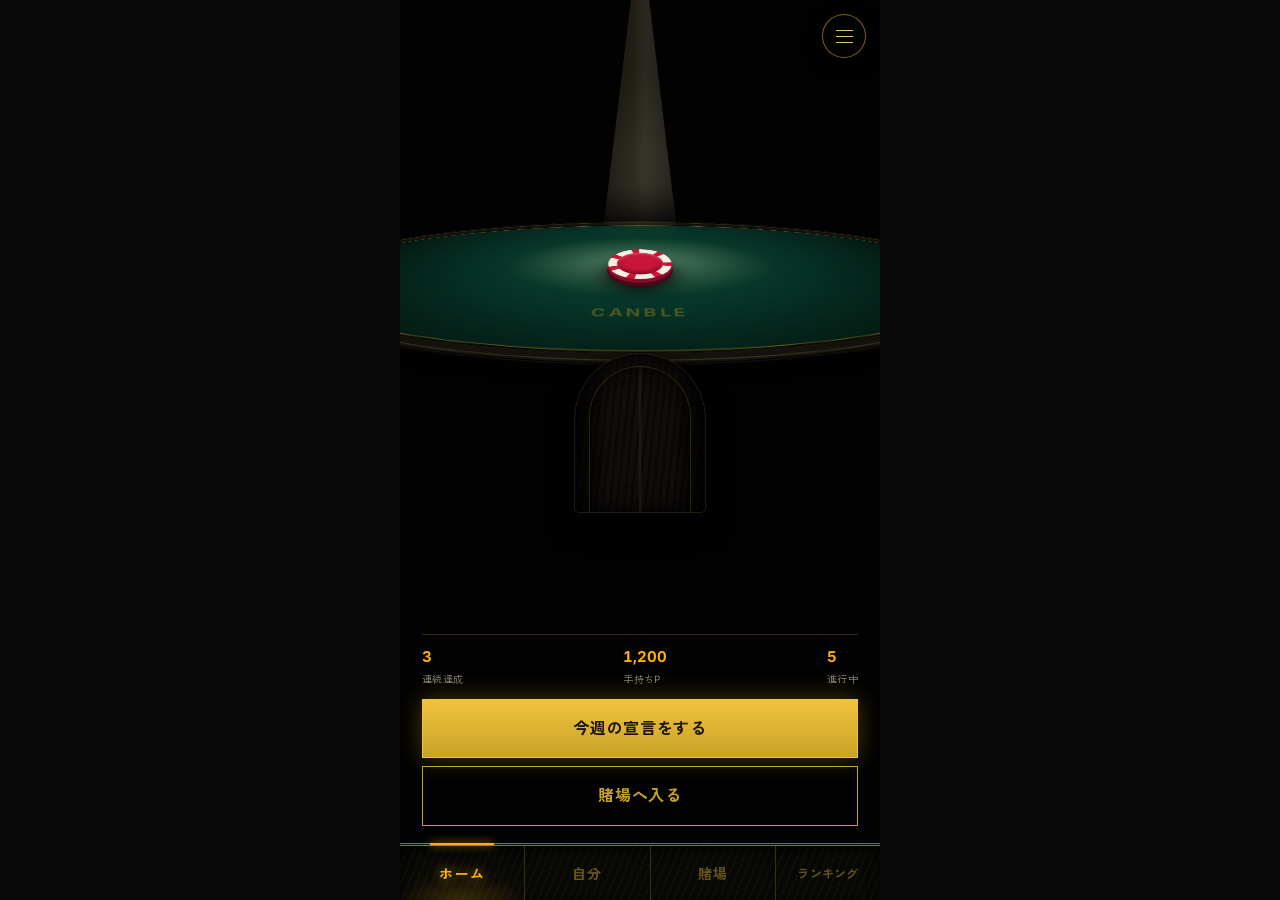
==== commit d2f9d21d: "feat: publish React visual concepts Source: spajam-kakeru@6e67cf7 Previous version: versions/4e2688f" ====
--- a/index.html
+++ b/index.html
@@ -5,9 +5,8 @@
     <meta name="viewport" content="width=device-width, initial-scale=1.0" />
     <meta name="description" content="CANBLE — 宣言を賭けに変える目標達成アプリ" />
     <title>CANBLE</title>
-    <script type="module" crossorigin src="./assets/app-DhL_bnKu.js"></script>
-    <link rel="modulepreload" crossorigin href="./assets/styles-D5sLeoc_.js">
-    <link rel="stylesheet" crossorigin href="./assets/styles-dFiM4T28.css">
+    <script type="module" crossorigin src="./assets/index-CX7J7gdi.js"></script>
+    <link rel="stylesheet" crossorigin href="./assets/index-B5Kqy08c.css">
   </head>
   <body>
     <div id="app"></div>
--- a/assets/index-B5Kqy08c.css
+++ b/assets/index-B5Kqy08c.css
@@ -0,0 +1 @@
+@font-face{font-family:Inter;font-style:normal;font-weight:400;font-display:swap;src:url(./inter-400-C38fXH4l.woff2)format("woff2")}@font-face{font-family:Inter;font-style:normal;font-weight:500;font-display:swap;src:url(./inter-500-Cerq10X2.woff2)format("woff2")}@font-face{font-family:Inter;font-style:normal;font-weight:700;font-display:swap;src:url(./inter-700-Yt3aPRUw.woff2)format("woff2")}@font-face{font-family:Zen Kaku Gothic New;font-style:normal;font-weight:400;font-display:swap;src:url(./zenkaku-400-CQIKlIYt.woff2)format("woff2")}@font-face{font-family:Zen Kaku Gothic New;font-style:normal;font-weight:500;font-display:swap;src:url(./zenkaku-500-Ddd6B-De.woff2)format("woff2")}@font-face{font-family:Zen Kaku Gothic New;font-style:normal;font-weight:700;font-display:swap;src:url(./zenkaku-700-cK9DHEuw.woff2)format("woff2")}:root{--night:#0a0a0b;--board:#111214;--felt:#0b3d2e;--felt-deep:#072720;--felt-line:#14563f;--gold:#c9a227;--gold-dim:#6e5a18;--chalk:#edeae3;--dust:#8c8778;--amber:#ffb100;--win:#00c853;--lose:#ff1744;--s-1:4px;--s-2:8px;--s-3:16px;--s-4:24px;--s-5:32px;--s-6:48px;--s-7:64px;--s-8:96px;--line:1.5px solid var(--gold-dim);--tabbar-h:calc(56px + env(safe-area-inset-bottom));--screen-h:calc(100dvh - var(--tabbar-h) - env(safe-area-inset-top));--card-inset:30px;--card-radius:14px;--ctrl-radius:8px;--bar-radius:3px}*{box-sizing:border-box}html,body,#app{width:100%;height:100%;min-height:100%;margin:0;padding:0}body{background:var(--night);color:var(--chalk);-webkit-font-smoothing:antialiased;justify-content:center;font-family:Zen Kaku Gothic New,Inter;line-height:1.6;display:flex;overflow:hidden}.svg-defs{width:0;height:0;position:absolute}button{font:inherit;color:inherit;cursor:pointer}.led-grid{background-image:radial-gradient(#ffffff0f 1px,#0000 1px);background-size:4px 4px}.app{--decor:.72;--home-light-fade:58%;background:var(--board);width:100%;max-width:480px;height:100dvh;min-height:100%;padding-top:env(safe-area-inset-top);flex-direction:column;margin:0 auto;display:flex;position:relative;overflow:hidden}.app__screen{overscroll-behavior-y:contain;-webkit-overflow-scrolling:touch;background:var(--board);flex:1;min-height:0;position:relative;overflow-y:auto}.view{min-height:100%;display:none;position:relative}.view.is-on{display:block}.view__pad{padding:var(--s-5) var(--s-4);z-index:1;position:relative}.view__center{min-height:calc(var(--screen-h) - var(--s-8));text-align:center;justify-content:center;align-items:center;gap:var(--s-3);flex-direction:column;display:flex}.view--home{background:var(--night);position:relative;overflow:hidden}.view--home.is-on{flex-direction:column;display:flex}.home-menu-button{z-index:12;top:max(14px, env(safe-area-inset-top));-webkit-backdrop-filter:blur(8px);backdrop-filter:blur(8px);background:#030303d1;border:1px solid #c9a22799;border-radius:50%;place-content:center;gap:5px;width:44px;height:44px;padding:0;display:grid;position:absolute;right:14px;box-shadow:0 5px 18px #00000080}.home-menu-button i{background:#e3c467;width:17px;height:1px;display:block}.home-menu-button:focus-visible,.home-drawer button:focus-visible,.home-drawer input:focus-visible{outline-offset:3px;outline:2px solid #f0d477}.home-drawer{z-index:80;-webkit-backdrop-filter:blur(3px);backdrop-filter:blur(3px);background:#000000b8;justify-content:flex-end;display:flex;position:absolute;inset:0}.home-drawer__panel{width:min(88%,360px);height:100%;padding:max(18px, env(safe-area-inset-top)) 18px calc(88px + env(safe-area-inset-bottom));color:#f1ead8;background:linear-gradient(90deg,#c9a22714,#0000 16px),#090a09;border-left:1px solid #c9a22780;animation:.18s ease-out menuSlideIn;overflow-y:auto;box-shadow:-18px 0 42px #000000b8}@keyframes menuSlideIn{0%{opacity:0;transform:translate(24px)}}.home-drawer__head{border-bottom:1px solid #c9a2275c;justify-content:space-between;align-items:center;min-height:48px;padding-bottom:12px;display:flex}.home-drawer__head h2{letter-spacing:.08em;margin:0;font-family:Georgia,Times New Roman,serif;font-size:25px;font-weight:500}.home-drawer__close{color:#e3c467;background:0 0;border:0;width:44px;height:44px;font-size:29px;line-height:1}.menu-section{border-bottom:1px solid #ffffff17;padding:24px 0}.menu-section h3{color:#c9a227;letter-spacing:.2em;margin:0 0 14px;font-size:12px}.menu-google{color:#171717;background:#fff;border:1px solid #d8d8d8;border-radius:2px;justify-content:center;align-items:center;gap:12px;width:100%;min-height:48px;font-size:14px;font-weight:700;display:flex}.menu-google b{color:#4285f4;font:700 19px Arial,sans-serif}.menu-footnote,.menu-status{color:#a7a18f;margin:10px 0 0;font-size:11px;line-height:1.65}.menu-status.is-connected{color:#c9e6c3;background:#5b9f511c;border-left:3px solid #5b9f51;align-items:center;min-height:44px;padding:0 12px;display:flex}.room-create{gap:10px;display:grid}.room-create label{color:#c8c0ab;font-size:12px}.room-create input,.room-ticket input{color:#f5ecd7;background:#11120f;border:1px solid #5b523c;border-radius:1px;width:100%;min-height:46px;padding:0 12px;font-size:14px}.room-invite,.room-ticket{color:#1b1710;background-color:#0000;background-image:radial-gradient(circle at 0,#0000 7px,#d9c896 8px),radial-gradient(circle at 100%,#0000 7px,#d9c896 8px);background-position:0,100%;background-repeat:no-repeat;background-size:51% 100%;background-attachment:scroll,scroll;background-origin:padding-box,padding-box;background-clip:border-box,border-box;margin-bottom:16px;padding:17px;position:relative}.room-invite>span,.room-ticket>span{color:#6b5b31;letter-spacing:.24em;margin-bottom:8px;font:700 10px Georgia,serif;display:block}.room-invite p,.room-ticket p{margin:0 0 14px;font-size:13px;line-height:1.55}.room-ticket h4{margin:0 0 7px;font:600 21px Georgia,Times New Roman,serif}.room-ticket input{color:#efe5ca;background:#0a0906d6;border-color:#776a49;min-height:42px;font-size:11px}.room-ticket>div{grid-template-columns:1fr 1fr;gap:8px;margin-top:9px;display:grid}.room-invite .btn,.room-ticket .btn,.room-create .btn{min-height:46px;margin:0}@media (prefers-reduced-motion:reduce){.home-drawer__panel{animation:none}}.home__deco{z-index:0;pointer-events:none;position:absolute;inset:0;overflow:hidden}.home__body{z-index:1;text-align:center;min-height:100%;padding:var(--s-6) var(--s-4);flex-direction:column;flex:1;justify-content:center;align-items:center;display:flex;position:relative}.home__est{letter-spacing:.24em;color:var(--gold-dim);margin:0 0 var(--s-3);font-family:Inter;font-size:11px}.home__logo{margin:0 0 var(--s-2)}.home__logo span{letter-spacing:-.02em;color:#fff;font-family:Inter;font-size:60px;font-weight:700;line-height:1;display:inline-block}.home__tag{color:var(--dust);margin:0 0 var(--s-5);font-size:14px}.home__stats{gap:var(--s-5);margin:0 0 var(--s-5);display:flex}.home__stats div{flex-direction:column;align-items:center;gap:2px;display:flex}.home__stats b{color:var(--amber);font-variant-numeric:tabular-nums;font-family:Inter;font-size:22px;font-weight:700}.home__stats span{color:var(--dust);letter-spacing:.04em;font-size:10px}.home__body .btn{width:260px;max-width:82%}.home__rays,.home__arch,.home__bulbs,.home__suits,.home__fan,.home__chips{opacity:0}.home__rays{background:repeating-conic-gradient(#ffb10024 0deg 3deg,#0000 3deg 15deg);border-radius:50%;width:560px;height:560px;position:absolute;top:34%;left:50%;transform:translate(-50%,-50%)}[data-home=neon] .home__rays{opacity:1;animation:60s linear infinite homeSpin}[data-home=neon] .home__logo span{color:#fff;text-shadow:0 0 4px #ff1744f2,0 0 18px #ff1744bf,0 0 46px #ff174473,0 0 90px #ffb10040;animation:4.2s ease-in-out infinite neonFlicker}[data-home=neon] .home__suits{opacity:.8;color:var(--lose);filter:drop-shadow(0 0 6px #ff174499)}@keyframes homeSpin{to{transform:translate(-50%,-50%)rotate(360deg)}}@keyframes neonFlicker{0%,19%,21%,55%,57%,to{opacity:1}20%,56%{opacity:.82}}[data-home=plate] .home__arch{opacity:1;border:3px solid var(--gold-dim);background:linear-gradient(160deg,#c9a22724,#0000 55%),radial-gradient(90% 60% at 50% 20%,#ffffff0d,#0000 70%);width:300px;height:300px;position:absolute;top:16%;left:50%;transform:translate(-50%);box-shadow:inset 0 0 0 6px #0006,inset 0 2px #ffffff14}[data-home=plate] .home__logo span{color:#0000;background:linear-gradient(#8c7a2e 0%,#f0c33c 46%,#6e5a18 100%);filter:drop-shadow(0 1px #ffffff40)drop-shadow(0 2px 2px #000000d9);-webkit-background-clip:text;background-clip:text}[data-home=plate] .home__suits{opacity:.55;color:var(--gold-dim)}.home__bulbs{position:absolute;inset:8% 6%}.home__bulbs i{background:var(--amber);width:8px;height:8px;box-shadow:0 0 8px var(--amber), 0 0 2px #fff;border-radius:50%;position:absolute}.home__bulbs i:first-child{top:0%;left:0%}.home__bulbs i:nth-child(2){top:0%;left:25%}.home__bulbs i:nth-child(3){top:0%;left:50%}.home__bulbs i:nth-child(4){top:0%;left:75%}.home__bulbs i:nth-child(5){top:0%;left:100%}.home__bulbs i:nth-child(6){top:33%;left:100%}.home__bulbs i:nth-child(7){top:66%;left:100%}.home__bulbs i:nth-child(8){top:100%;left:100%}.home__bulbs i:nth-child(9){top:100%;left:75%}.home__bulbs i:nth-child(10){top:100%;left:50%}.home__bulbs i:nth-child(11){top:100%;left:25%}.home__bulbs i:nth-child(12){top:100%;left:0%}.home__bulbs i:nth-child(13){top:66%;left:0%}.home__bulbs i:nth-child(14){top:33%;left:0%}.home__bulbs i:nth-child(15){top:0%;left:50%;transform:translateY(-14px)}.home__bulbs i:nth-child(16){top:100%;left:50%;transform:translateY(14px)}[data-home=marquee] .home__bulbs{opacity:1}[data-home=marquee] .home__bulbs i{animation:1.4s infinite bulbBlink}[data-home=marquee] .home__bulbs i:nth-child(3n){animation-delay:.25s}[data-home=marquee] .home__bulbs i:nth-child(3n+1){animation-delay:.5s}@keyframes bulbBlink{0%,to{opacity:1}50%{opacity:.2}}[data-home=marquee] .home__logo span{color:#fff;text-shadow:0 0 6px #ffffffd9,0 0 22px #ffb100b3}[data-home=marquee] .home__suits{opacity:.7;color:var(--amber)}.home__fan{position:absolute;bottom:6%;left:50%}.home__fan i{background:linear-gradient(160deg, #c9a22729, #0006 60%), var(--felt);transform-origin:50% 91px;border:1.5px solid #edeae38c;border-radius:4px;width:42px;height:73px;position:absolute;top:-36px;left:-21px;box-shadow:0 6px 10px #00000080}.home__fan i:first-child{transform:rotate(-32deg)}.home__fan i:nth-child(2){transform:rotate(-16deg)}.home__fan i:nth-child(3){transform:rotate(0)}.home__fan i:nth-child(4){transform:rotate(16deg)}.home__fan i:nth-child(5){transform:rotate(32deg)}[data-home=fan] .home__fan{opacity:1}[data-home=fan] .home__suits{opacity:.7;color:var(--gold)}[data-home=fan] .home__logo span{color:#fff;text-shadow:0 0 8px #000000e6,0 4px 18px #000000b3}[data-home=vault] .home__arch{opacity:1;width:320px;height:320px;box-shadow:inset 0 0 0 3px var(--gold-dim), inset 0 0 26px #000c, 0 0 0 2px #0009;background:repeating-conic-gradient(#ffffff0a 0deg 2deg,#0000 2deg 10deg),radial-gradient(circle at 50% 40%,#c9a22724,#0000 65%);border:8px solid #1e1b10;border-radius:50%;position:absolute;top:18%;left:50%;transform:translate(-50%)}.home__chips{width:320px;height:320px;position:absolute;top:18%;left:50%;transform:translate(-50%)}.home__chips i{background:radial-gradient(circle at 35% 30%,#f0c33c,#6e5a18 70%);border-radius:50%;width:14px;height:14px;position:absolute;box-shadow:inset 0 0 0 2px #00000080,0 2px 3px #0009}.home__chips i:first-child{top:-7px;left:calc(50% - 7px)}.home__chips i:nth-child(2){top:calc(50% - 7px);left:-7px}.home__chips i:nth-child(3){top:calc(50% - 7px);right:-7px}[data-home=vault] .home__chips{opacity:1}[data-home=vault] .home__logo span{color:#0000;background:linear-gradient(#f0c33c,#6e5a18);filter:drop-shadow(0 2px 2px #000000d9);-webkit-background-clip:text;background-clip:text}.h-2{letter-spacing:-.01em;margin:0 0 var(--s-3);font-size:32px;font-weight:700;line-height:1.1}.h-3{color:var(--gold);margin:0;font-size:20px;font-weight:700;line-height:1.1}.muted{color:var(--dust);margin:0 0 var(--s-3);font-size:14px}.note{color:var(--dust);margin:var(--s-3) 0 0;font-size:12px}.step{letter-spacing:.16em;margin:0 0 var(--s-2);color:var(--gold);font-family:Inter;font-size:12px}.btn{border:1.5px solid var(--gold);width:100%;padding:var(--s-3);text-align:center;color:var(--gold);letter-spacing:.04em;margin-top:var(--s-4);background:0 0;border-radius:0;font-size:16px;font-weight:700;display:block}.btn--fill{color:#1a1405;background:linear-gradient(#f0c33c,#c9a227);border-color:#f0c33c;box-shadow:0 0 24px #c9a22759}.btn:active{transform:translate(1px,1px)}.field{margin-bottom:var(--s-4);display:block}.field__label{letter-spacing:.08em;margin-bottom:var(--s-2);color:var(--gold);font-size:12px;display:block}textarea,select{width:100%;font:inherit;color:var(--chalk);border:1.5px solid var(--gold-dim);padding:var(--s-2) var(--s-3);resize:none;background:#0a0a0b;border-radius:0;font-size:16px}textarea::placeholder{color:#5a5750}textarea:focus,select:focus{outline:2px solid var(--amber);outline-offset:1px}select option{color:var(--chalk);background:#0a0a0b}.verdict{margin:0 0 var(--s-3);font-family:Inter,Zen Kaku Gothic New;font-size:48px;font-weight:700;line-height:1.1}.verdict--reject{color:var(--lose);text-shadow:0 0 20px #ff174499}.verdict--accept{color:var(--win);text-shadow:0 0 20px #00c85380}.quote{margin:0 0 var(--s-4);padding:var(--s-3);border-left:6px solid var(--gold);color:var(--chalk);background:#0a0a0b;font-size:20px;font-weight:500}.reason{margin:0 0 var(--s-3);font-size:16px;font-weight:500}.kv{gap:var(--s-3);padding:var(--s-2) 0;border-top:1.5px solid #2a2a2c;display:flex}.kv__k{color:var(--dust);flex:0 0 132px;font-size:12px}.kv__v{flex:1;font-size:14px;font-weight:500}.dots i{animation:1.2s infinite blink}.dots i:nth-child(2){animation-delay:.2s}.dots i:nth-child(3){animation-delay:.4s}@keyframes blink{0%,60%,to{opacity:.2}30%{opacity:1}}.view--odds.is-on{display:flex}.view--odds{background:#000}.view--odds .view__pad{padding-top:var(--s-4);flex-direction:column;flex:1;display:flex}.view--odds .journal{order:1}.view--odds #odds-judge{order:2}.view--odds.is-due #odds-judge{order:0}.odds__top{border-bottom:1.5px solid var(--gold-dim);padding-bottom:var(--s-2);margin-bottom:var(--s-4);justify-content:space-between;align-items:center;display:flex}.odds__plate{letter-spacing:.24em;color:var(--gold);font-family:Inter;font-size:12px}.live{align-items:center;gap:var(--s-1);letter-spacing:.12em;color:var(--lose);font-family:Inter;font-size:12px;display:flex}.live:before{content:"";background:var(--lose);width:8px;height:8px;box-shadow:0 0 8px var(--lose);border-radius:50%;animation:1.4s infinite pulse}@keyframes pulse{0%,to{opacity:1}50%{opacity:.25}}.odds__label{margin:0 0 var(--s-4);color:var(--chalk);font-size:16px;font-weight:700}.odds__figure{align-items:baseline;gap:var(--s-2);display:flex}.odds__num{letter-spacing:-.04em;font-variant-numeric:tabular-nums;color:var(--amber);text-shadow:0 0 6px #ffb100e6,0 0 28px #ffb1008c,0 0 64px #ffb10040;font-family:Inter;font-size:112px;font-weight:700;line-height:.9}.odds__unit{color:var(--amber);font-size:24px;font-weight:700}.odds__figure.is-flash .odds__num{animation:.55s ease-out flash}@keyframes flash{0%{color:#fff;text-shadow:0 0 12px #fff,0 0 48px #fffc,0 0 90px #ffb100b3}to{color:var(--amber)}}.odds__delta{margin:var(--s-2) 0 0;letter-spacing:.04em;min-height:22px;font-family:Inter;font-size:14px;font-weight:700}.odds__delta.up{color:var(--lose)}.odds__delta.down{color:var(--win)}.odds__doubt{margin:var(--s-4) 0 var(--s-3);color:var(--chalk);font-size:20px}.odds__doubt b{color:var(--lose);text-shadow:0 0 12px #ff174499;font-family:Inter;font-size:24px}.odds__bar{border:1.5px solid var(--gold-dim);background:var(--lose);height:14px}.odds__bar-do{background:var(--win);height:100%;transition:width .6s}.odds__time{color:var(--dust);margin:var(--s-3) 0 0;font-size:14px}.odds__time b{color:var(--amber);font-family:Inter}.rule{margin:var(--s-4) 0 var(--s-2);border:0;border-top:1.5px solid #2a2a2c}.odds__whisper{color:var(--dust);margin:0;font-size:12px}.journal{margin-top:var(--s-5);padding-top:var(--s-3);border-top:1.5px solid #2a2a2c}.journal__head{margin-bottom:var(--s-2);justify-content:space-between;align-items:baseline;display:flex}.journal__cap{letter-spacing:.12em;color:var(--gold);font-size:12px}.journal__day{color:var(--dust);font-family:Inter;font-size:12px}#journal-compose textarea{width:100%;font:inherit;color:var(--chalk);border:1.5px solid var(--gold-dim);padding:var(--s-2);resize:none;margin-bottom:var(--s-2);background:#0a0a0b;border-radius:0;font-size:14px}#journal-compose textarea:focus{outline:2px solid var(--amber);outline-offset:1px}#journal-compose .btn{margin-top:0}.journal__posted{color:var(--gold);border:1.5px dashed var(--gold-dim);padding:var(--s-2) var(--s-3);margin:0 0 var(--s-3);font-size:13px}.journal__past{margin-top:var(--s-3)}.journal__past[hidden]{display:none}.journal__past summary{color:var(--dust);cursor:pointer;align-items:center;gap:var(--s-2);min-height:24px;font-size:12px;display:flex}.journal__past summary b{color:var(--gold);font-family:Inter}.journal__log{margin:var(--s-2) 0 0;padding:0;list-style:none}.journal__entry{padding:var(--s-2) 0;border-top:1.5px solid #2a2a2c}.journal__entry-day{color:var(--gold-dim);font-family:Inter;font-size:11px}.journal__entry-text{margin:var(--s-1) 0;color:var(--chalk);font-size:14px}.journal__entry-reactions{color:var(--dust);min-height:1em;margin:0;font-size:12px}.journal__empty{color:var(--dust);padding:var(--s-2) 0;font-size:12px}.floor__table{z-index:0;pointer-events:none;position:absolute;inset:0}[data-table=off] .floor__table{display:none}[data-table=off].view--floor{background:var(--felt)}.table__inner{position:absolute;inset:55px 0 0;overflow:hidden}.table__felt{background:radial-gradient(ellipse 68% 34% at 50% 30%, #ffffff26, transparent 72%),  radial-gradient(ellipse 88% 58% at 50% 36%, transparent 42%, #0000009e 100%),  repeating-linear-gradient(45deg, #0000000f 0 1px, transparent 1px 3px), repeating-linear-gradient(-45deg, #ffffff08 0 1px, transparent 1px 3px), var(--felt);background-size:100% var(--screen-h), 100% var(--screen-h), 3px 3px, 3px 3px, auto;background-repeat:repeat-y,repeat-y,repeat,repeat,no-repeat;position:absolute;inset:0}.table__rail{left:-34%;right:-34%;top:calc(var(--screen-h) * -.48);height:calc(var(--screen-h) * .62);background:radial-gradient(60% 40% at 50% 92%,#c9a22729,#0000 60%),linear-gradient(#0b0a07 0%,#1a1509 62%,#241c0c 100%);border-bottom:2px solid #c9a2278c;border-radius:50%;position:absolute;box-shadow:0 6px 18px #000000b3,inset 0 -3px 10px #000000bf}.table__rail i{border-bottom:1.5px dashed #c9a22780;border-radius:50%;height:40%;position:absolute;bottom:7px;left:6%;right:6%}.table__rail--bottom{top:auto;bottom:calc(var(--screen-h) * -.32);background:radial-gradient(60% 40% at 50% 8%,#c9a22724,#0000 60%),linear-gradient(#241c0c 0%,#1a1509 38%,#0b0a07 100%);border-top:2px solid #c9a22773;border-bottom:0;box-shadow:0 -6px 18px #000000b3,inset 0 3px 10px #000000bf}.table__rail--bottom i{border-top:1.5px dashed #c9a22766;border-bottom:0;top:7px;bottom:auto}.table__line{left:-16%;right:-16%;top:calc(var(--screen-h) * .175);height:calc(var(--screen-h) * .74);border-top:1.5px solid #c9a22752;border-radius:50%;position:absolute;box-shadow:0 -1px #0006}.table__mark{left:0;right:0;top:calc(var(--screen-h) * .095);text-align:center;color:var(--gold);opacity:.42;position:absolute}.table__suits{width:104px;height:23px;color:var(--gold)}.table__name{letter-spacing:.3em;text-indent:.3em;margin:2px 0 0;font-size:17px;font-weight:700}.table__sub{letter-spacing:.32em;text-indent:.32em;opacity:.8;margin:2px 0 0;font-family:Inter;font-size:8px}.table__props{position:absolute;inset:0}.table-prop{position:absolute}.table__props>.table-prop{visibility:hidden}.table-scatter{left:var(--scatter-x);top:var(--scatter-y);opacity:.62;filter:brightness(.78)saturate(.8);width:104px;height:88px;position:absolute}.table-scatter .table-prop{visibility:visible;transform:scale(var(--scatter-scale)) rotate(var(--scatter-rotate));transform-origin:50%;top:0;left:0;right:auto}.table-scatter .table-prop--pawn{top:14px;left:30px}.table-prop--chips{width:80px;height:66px;top:72px;left:18px}.prop-chip{filter:drop-shadow(0 4px 3px #0000008c);width:42px;height:42px;position:absolute}.prop-chip--red{color:var(--lose);top:12px;left:0;transform:rotate(-13deg)}.prop-chip--gold{color:var(--amber);top:0;left:28px;transform:rotate(9deg)}.prop-chip--ivory{color:var(--chalk);top:26px;left:34px;transform:rotate(21deg)}.prop-chip--red2{color:#8f1028;top:30px;left:5px;transform:rotate(-3deg)}.table-prop--cards{width:76px;height:86px;top:65px;right:16px}.prop-card{border:1.5px solid #edeae3e6;border-radius:4px;width:47px;height:66px;position:absolute;box-shadow:0 5px 6px #00000080}.prop-card--back{background:repeating-linear-gradient(45deg,#edeae380 0 1px,#0000 1px 4px),repeating-linear-gradient(-45deg,#edeae338 0 1px,#0000 1px 4px),#701126;top:8px;left:4px;transform:rotate(-11deg);box-shadow:inset 0 0 0 3px #701126,inset 0 0 0 4px #edeae3b8,0 5px 6px #00000080}.prop-card--face{background:var(--chalk);color:#111;flex-direction:column;align-items:flex-start;padding:4px;font-family:Inter;font-size:12px;font-style:normal;font-weight:700;display:flex;top:2px;right:2px;transform:rotate(8deg)}.prop-card--face svg{color:#111;width:18px;height:18px}.table-prop--cash{width:100px;height:48px;top:132px;left:42px;transform:rotate(5deg)}.prop-note{color:#edeae3cc;background:linear-gradient(135deg,#edeae345,#c9a2271f),#315c45;border:1px solid #edeae385;font-family:Inter;font-style:normal;position:absolute;inset:0 8px 6px 0;box-shadow:inset 0 0 0 3px #315c45,inset 0 0 0 4px #edeae340,0 4px 5px #00000073}.prop-note:after{content:"";border:1px solid #edeae347;border-radius:50%;width:24px;height:20px;position:absolute;top:50%;left:50%;transform:translate(-50%,-50%)}.prop-note span{font-size:16px;font-weight:700;position:absolute;top:7px;left:8px}.prop-note b{font-size:9px;position:absolute;bottom:5px;right:7px}.prop-note--back{opacity:.72;transform:translate(7px,-6px)rotate(-4deg)}.floor__stake{left:-16px;top:var(--s-4);z-index:2;pointer-events:none;filter:drop-shadow(0 5px 6px #000000bf);width:30px;height:34px;position:absolute}.floor__stake i{background:repeating-conic-gradient(from 12deg, #ffffffe6 0 20deg, transparent 20deg 60deg), radial-gradient(circle at 50% 50%, var(--stake-color) 0 42%, transparent 42%), var(--stake-color);border:1px solid #0009;border-radius:50%;width:30px;height:11px;position:absolute;left:0;box-shadow:0 2px #00000057}.floor__stake i:first-child{bottom:0;transform:translate(1.5px)}.floor__stake i:nth-child(2){bottom:7px}.floor__stake i:nth-child(3){bottom:14px;transform:translate(-1.5px)rotate(-3deg)}.floor__stake--do{--stake-color:#0e7a3c}.floor__stake--no{--stake-color:#a3122f}.table-prop--pawn{filter:drop-shadow(0 5px 4px #0009);width:34px;height:48px;top:119px;right:100px;transform:rotate(9deg)}.table-prop--pawn:before{content:"";background:linear-gradient(135deg,#302a1c,#080704 72%);border:1px solid #c9a22759;border-radius:50%;width:16px;height:16px;position:absolute;top:0;left:9px}.table-prop--pawn i{clip-path:polygon(29% 0,71% 0,78% 45%,95% 76%,100% 100%,0 100%,5% 76%,22% 45%);background:linear-gradient(90deg,#080704,#2a2418 48%,#080704);border-bottom:1px solid #c9a22780;width:24px;height:30px;position:absolute;top:13px;left:5px}.floor__head{padding:var(--s-3) var(--s-4);border-bottom:1.5px solid var(--gold);z-index:2;background:var(--felt-deep);justify-content:space-between;align-items:center;display:flex;position:sticky;top:0}.floor__credit{color:var(--dust);margin:0;font-size:12px}.floor__credit b{color:var(--gold);font-family:Inter}.floor__list{z-index:1;margin:0;padding:0;list-style:none;position:relative}.floor__item{border-bottom:1.5px solid var(--felt-line);padding:var(--s-3) var(--s-4)}.floor__who{color:var(--gold-dim);margin:0 0 var(--s-1);font-family:Inter;font-size:12px}.floor__text{margin:0 0 var(--s-2);color:var(--chalk);font-size:16px;font-weight:700}.floor__meta{color:var(--dust);margin-bottom:var(--s-2);justify-content:space-between;align-items:center;font-size:12px;display:flex}.floor__odds{font-family:Inter;font-weight:700}.floor__acts{gap:var(--s-2);display:flex}.bet{border-radius:var(--ctrl-radius);padding:var(--s-2);align-items:center;gap:var(--s-1);background:#00000059;border:1.5px solid;flex-direction:column;flex:1;font-size:14px;font-weight:700;line-height:1.2;display:flex}.bet .floor__odds{font-family:Inter;font-size:14px;font-weight:700}.bet--do{border-color:var(--win);color:var(--win)}.bet--no{border-color:var(--lose);color:var(--lose)}.bet--do.is-picked{background:var(--win);color:#04240f;box-shadow:0 0 20px #00c85380}.bet--no.is-picked{background:var(--lose);color:#2a0209;box-shadow:0 0 20px #ff174480}.bet:disabled:not(.is-picked){color:#7e9389;cursor:default;box-shadow:none;border-color:#3e5b4e}.floor__done{color:var(--gold);margin:var(--s-2) 0 0;font-size:12px}.floor__thread{justify-content:center;align-items:center;gap:var(--s-1);width:100%;margin-top:var(--s-2);border:1.5px solid var(--gold-dim);border-radius:var(--ctrl-radius);color:var(--dust);padding:var(--s-2);background:#0000004d;font-size:12px;display:flex}.floor__thread:hover{border-color:var(--gold);color:var(--gold)}.floor__thread b{color:var(--amber);font-family:Inter;font-weight:700}.floor__support{background:var(--lose);height:6px;margin:0 0 var(--s-1);border-radius:var(--bar-radius);overflow:hidden}.floor__support i{background:var(--win);height:100%;display:block}.floor__latest{align-items:baseline;gap:var(--s-2);color:var(--dust);margin:var(--s-2) 0 0;white-space:nowrap;text-overflow:ellipsis;font-size:12px;display:flex;overflow:hidden}.floor__latest-day{color:var(--gold);flex:none;font-family:Inter;font-size:11px}[data-skin=card] .floor__list{padding:150px var(--card-inset) var(--s-6)}[data-skin=card] .floor__item{z-index:0;border:1.5px solid var(--gold);border-radius:var(--card-radius);background:linear-gradient(160deg, #c9a22729, #00000059 60%), var(--felt);padding:var(--s-3) var(--s-3) var(--s-3) var(--s-4);margin-bottom:var(--s-3);position:relative}[data-skin=card] .floor__item:after{content:"";z-index:-1;left:calc(var(--s-3) - 5px);width:2px;top:var(--card-radius);bottom:var(--card-radius);background:repeating-linear-gradient(to bottom, var(--gold-dim) 0 4px, transparent 4px 10px);position:absolute}[data-skin=card] .floor__no{top:var(--s-3);right:var(--s-3);color:#c9a22759;font-family:Inter;font-size:30px;font-weight:700;line-height:1;display:block;position:absolute}[data-skin=card] .floor__who{color:var(--gold);letter-spacing:.08em}[data-skin=card] .floor__text{padding-right:var(--s-5);font-size:18px}[data-skin=card] .floor__heads{color:var(--gold);display:inline}[data-skin=card] .floor__meta{margin-bottom:var(--s-2);border:0;padding:0}[data-skin=card] .floor__acts{padding-top:var(--s-3);border-top:1.5px dashed #c9a22759}[data-skin=card] .floor__support{margin-bottom:var(--s-2);display:block}[data-density=normal] .floor__list{padding:132px var(--card-inset) var(--s-5)}[data-density=normal] .floor__item{--card-radius:11px;--ctrl-radius:6px;--bar-radius:2px;padding:var(--s-2) var(--s-2) var(--s-2) var(--s-3);margin-bottom:var(--s-2)}[data-density=normal] .floor__item:after{left:calc(var(--s-2) - 4px)}[data-density=normal] .floor__text{margin-bottom:var(--s-1);font-size:16px}[data-density=normal] .floor__no{top:var(--s-2);right:var(--s-2);font-size:22px}[data-density=normal] .floor__support{height:4px;margin-bottom:var(--s-1)}[data-density=normal] .floor__meta{margin-bottom:var(--s-1)}[data-density=normal] .floor__acts{padding-top:var(--s-2)}[data-density=normal] .bet,[data-density=normal] .floor__thread{padding:var(--s-1) var(--s-2)}[data-density=tight] .floor__list{padding:116px var(--card-inset) var(--s-4)}[data-density=tight] .floor__item{--card-radius:9px;--ctrl-radius:5px;--bar-radius:2px;padding:var(--s-2) var(--s-2) var(--s-2) var(--s-3);margin-bottom:var(--s-2)}[data-density=tight] .floor__item:after{left:calc(var(--s-2) - 5px)}[data-density=tight] .floor__who{margin-bottom:0;font-size:11px}[data-density=tight] .floor__text{margin-bottom:var(--s-1);padding-right:var(--s-4);white-space:nowrap;text-overflow:ellipsis;font-size:15px;overflow:hidden}[data-density=tight] .floor__no{top:var(--s-2);right:var(--s-2);font-size:18px}[data-density=tight] .floor__support{height:3px;margin-bottom:var(--s-1)}[data-density=tight] .floor__meta{margin-bottom:var(--s-1);font-size:11px}[data-density=tight] .floor__acts{padding-top:var(--s-2)}[data-density=tight] .bet{justify-content:space-between;align-items:center;gap:var(--s-1);padding:var(--s-1) var(--s-2);white-space:nowrap;flex-direction:row;font-size:12px}[data-density=tight] .bet .floor__odds{font-size:14px}[data-density=tight] .floor__latest{margin-top:var(--s-1)}[data-density=tight] .floor__thread{padding:var(--s-1);margin-top:var(--s-1);font-size:11px}.streak{margin-left:var(--s-2);border-radius:var(--ctrl-radius,8px);padding:0 var(--s-1);color:var(--amber);letter-spacing:0;border:1px solid #ffb10080;font-family:Inter,Zen Kaku Gothic New;font-size:11px;display:inline-block}.view--rank{background:var(--felt-deep)}.rank__head{padding:var(--s-3) var(--s-4);border-bottom:1.5px solid var(--gold);z-index:2;background:var(--felt-deep);position:sticky;top:0}.rank__segs{gap:var(--s-2);margin-top:var(--s-3);display:flex}.rank__seg{border:1.5px solid var(--gold-dim);border-radius:var(--ctrl-radius);color:var(--dust);padding:var(--s-2);background:#0000004d;flex:1;min-height:44px;font-size:13px;font-weight:700}.rank__seg.is-on{border-color:var(--amber);color:var(--amber);background:#ffb1001a}.rank__note{color:var(--dust);margin:var(--s-2) 0 0;font-size:12px}.rank__list{padding:var(--s-2) var(--s-3) var(--s-5);margin:0;list-style:none}.rank__item{gap:0 var(--s-2);padding:var(--s-2) var(--s-2);border-bottom:1.5px solid #c9a2272e;grid-template-columns:28px 1fr auto;align-items:center;display:grid}.rank__item.is-me{border:1.5px solid var(--gold);border-radius:var(--card-radius);margin:var(--s-1) 0;background:linear-gradient(160deg,#c9a22729,#0000004d 60%)}.rank__no{color:var(--gold-dim);text-align:center;font-family:Inter;font-size:16px;font-weight:700}.rank__item:first-child .rank__no,.rank__item:nth-child(2) .rank__no,.rank__item:nth-child(3) .rank__no{color:var(--amber)}.rank__who{color:var(--chalk);font-family:Inter,Zen Kaku Gothic New;font-size:14px;font-weight:700}.rank__sub{color:var(--dust);grid-column:2;font-family:Inter;font-size:11px}.rank__rate{color:var(--amber);font-variant-numeric:tabular-nums;grid-area:1/3/span 2;font-family:Inter;font-size:24px;font-weight:700}.rank__rate i{margin-left:1px;font-size:12px;font-style:normal}.notice{z-index:30;padding:var(--s-4);background:#000000d1;justify-content:center;align-items:center;display:flex;position:absolute;inset:0}.notice[hidden]{display:none}.notice__panel{background:var(--board);border:2px solid var(--lose);width:100%;padding:var(--s-4);animation:.24s ease-out noticeIn;box-shadow:0 0 40px #ff174447}@keyframes noticeIn{0%{opacity:0;transform:scale(.96)}to{opacity:1;transform:none}}.notice__when{align-items:center;gap:var(--s-2);letter-spacing:.12em;color:var(--lose);margin:0;font-family:Inter;font-size:11px;display:flex}.notice__when:before{content:"";background:var(--lose);width:8px;height:8px;box-shadow:0 0 8px var(--lose);border-radius:50%;animation:1.4s infinite pulse}.notice__title{margin:var(--s-3) 0 var(--s-2);font-size:28px;font-weight:700;line-height:1.2}.notice__count{color:var(--amber);font-variant-numeric:tabular-nums;margin:var(--s-2) 0;text-shadow:0 0 8px #ffb100cc,0 0 32px #ffb10066;font-family:Inter;font-size:56px;font-weight:700;line-height:1}.notice__count[hidden]{display:none}.notice__sub{color:var(--dust);margin:0 0 var(--s-3);font-size:12px}.notice__panel .btn{margin-top:var(--s-2)}.dropzone{border:1.5px dashed var(--gold-dim);height:176px;color:var(--dust);margin:var(--s-4) 0;cursor:pointer;background:#0a0a0b;justify-content:center;align-items:center;font-size:14px;display:flex}.dropzone.is-filled{border-style:solid;border-color:var(--gold);color:var(--gold);font-weight:700}.meter{border:1.5px solid var(--gold-dim);height:14px}.meter__fill{background:var(--amber);width:0;height:100%;box-shadow:0 0 12px var(--amber);transition:width .5s linear}.view--result{background:#000}.result__verdict{margin:0;font-family:Inter,Zen Kaku Gothic New;font-size:72px;font-weight:700;line-height:1}.result__verdict.is-win{color:var(--win);text-shadow:0 0 12px #00c853cc,0 0 48px #00c85366}.result__verdict.is-lose{color:var(--lose);text-shadow:0 0 12px #ff1744cc,0 0 48px #ff174466}.result__declare{margin:var(--s-2) 0 var(--s-5);color:var(--chalk);font-size:16px;font-weight:700}.doubter{border:1.5px solid var(--gold);padding:var(--s-3);background:linear-gradient(#c9a22724,#c9a22708);width:100%}.doubter__cap{letter-spacing:.16em;color:var(--gold);margin:0;font-size:12px}.doubter__name{margin:var(--s-1) 0;color:var(--chalk);text-shadow:0 0 18px #c9a22780;font-family:Inter;font-size:32px;font-weight:700}.doubter__loss{color:var(--dust);margin:0;font-size:12px}.blob{pointer-events:none;z-index:0;position:absolute}.blob--empty{width:132px;height:132px;position:static}.blob--odds{opacity:.45;width:190px;height:190px;top:96px;right:-96px}.blob--result{opacity:.6;width:200px;height:200px;bottom:-48px;left:-80px}.blob--declare{opacity:.14;width:170px;height:170px;color:var(--gold-dim);top:-36px;right:-64px}.blob--check{opacity:.16;width:190px;height:190px;color:var(--gold-dim);animation:22s linear infinite homeSpin;bottom:-60px;left:-70px}.view[data-view=check].is-reject .blob--check{color:var(--lose);opacity:.22}.view[data-view=check].is-accept .blob--check{color:var(--win);opacity:.22}.blob--judge{opacity:.14;width:160px;height:160px;color:var(--gold-dim);bottom:-46px;right:-58px}.rank__watermark{right:var(--s-4);top:var(--s-3);opacity:.16;width:88px;height:auto;color:var(--gold-dim);pointer-events:none;position:absolute}.tabbar{border-top:1.5px solid var(--gold);min-height:var(--tabbar-h);padding-bottom:env(safe-area-inset-bottom);background:var(--felt-deep);flex:none;display:flex}.tab{padding:var(--s-3);color:var(--gold-dim);letter-spacing:.08em;background:0 0;border:0;flex:1;font-size:14px;font-weight:700}.tab+.tab{border-left:1.5px solid var(--gold-dim)}.tab.is-on{color:var(--amber);text-shadow:0 0 12px #ffb100b3}.sheet{inset:env(safe-area-inset-top) 0 var(--tabbar-h);z-index:20;background:#000000b8;align-items:flex-end;display:flex;position:absolute}.sheet[hidden]{display:none}.sheet__panel{background:var(--board);border-top:2px solid var(--gold);flex-direction:column;width:100%;height:88%;min-height:0;max-height:88%;animation:.22s ease-out sheetUp;display:flex;overflow:hidden}@keyframes sheetUp{0%{opacity:.4;transform:translateY(16px)}to{opacity:1;transform:none}}.sheet__head{justify-content:space-between;align-items:flex-start;gap:var(--s-3);padding:var(--s-3) var(--s-4);border-bottom:1.5px solid var(--gold-dim);flex:none;display:flex}.sheet__who{color:var(--gold-dim);margin:0;font-family:Inter;font-size:12px}.sheet__text{margin:var(--s-1) 0 0;font-size:16px;font-weight:700}.sheet__close{border:1.5px solid var(--gold-dim);color:var(--dust);background:0 0;flex:none;width:44px;height:44px;font-size:18px;line-height:1}.sheet__close:hover{border-color:var(--gold);color:var(--gold)}.sheet__list{padding:var(--s-2) var(--s-4) var(--s-4);overscroll-behavior:contain;-webkit-overflow-scrolling:touch;flex:auto;min-height:0;margin:0;list-style:none;overflow-y:auto}.thread-item{padding:var(--s-3) 0;border-top:1.5px solid #2a2a2c}.thread-item:first-child{border-top:0}.thread-item__day{color:var(--gold-dim);margin:0;font-family:Inter;font-size:11px}.thread-item__text{margin:var(--s-1) 0 var(--s-2);color:var(--chalk);font-size:15px}.thread-empty{color:var(--dust);padding:var(--s-3) 0;font-size:12px}.thread-item__reactions{gap:var(--s-2);flex-wrap:wrap;display:flex}.reaction{border:1.5px solid var(--gold-dim);color:var(--dust);padding:var(--s-2) var(--s-3);align-items:center;gap:var(--s-2);background:0 0;min-height:44px;font-size:12px;display:flex}.reaction b{color:inherit;font-family:Inter;font-weight:700}.reaction.is-picked{background:var(--amber);border-color:var(--amber);color:#1a1405}.reaction:hover:not(.is-picked){border-color:var(--gold);color:var(--gold)}.slot{z-index:40;padding:var(--s-4);background:#000000d1;justify-content:center;align-items:center;display:flex;position:absolute;inset:0}.slot[hidden]{display:none}.slot__machine{background:var(--board);border:2px solid var(--gold);width:100%;padding:var(--s-4);animation:.22s ease-out noticeIn;box-shadow:0 0 40px #c9a22747}.slot__head{align-items:baseline;gap:var(--s-2);margin-bottom:var(--s-4);display:flex}.slot__side{letter-spacing:.06em;border:1.5px solid var(--gold-dim);padding:2px var(--s-2);flex:none;margin:0;font-size:13px;font-weight:700}.slot__side.is-do{color:var(--win);border-color:var(--win)}.slot__side.is-no{color:var(--lose);border-color:var(--lose)}.slot__title{color:var(--chalk);flex:1;margin:0;font-size:14px;font-weight:700}.slot__body{align-items:center;gap:var(--s-4);padding:var(--s-2) 0;grid-template-columns:minmax(0,1fr) auto;display:grid}.slot__readout{min-width:0;position:relative}.slot__reels{gap:var(--s-1);border:3px double var(--gold-dim);padding:var(--s-2);background:#000;grid-auto-columns:minmax(0,1fr);grid-auto-flow:column;display:grid;box-shadow:inset 0 0 18px #000}.slot__reel{border:1.5px solid var(--gold-dim);background:linear-gradient(#000000db,#0000 26% 74%,#000000db),#0a0a0b;justify-content:center;align-items:center;min-width:0;height:62px;display:flex}.slot__reel b{color:var(--amber);text-shadow:0 0 8px #ffb100b3;font-variant-numeric:tabular-nums;font-family:Inter;font-size:30px;font-weight:700}.slot__unit{right:var(--s-2);bottom:calc(var(--s-2) * -1);padding:0 var(--s-1);color:var(--gold);background:var(--board);margin:0;font-size:12px;font-weight:700;position:absolute}.slot__lever-console{gap:var(--s-1);grid-template-columns:auto 42px;height:144px;display:grid}.slot__lever-labels{color:var(--gold-dim);text-align:right;white-space:nowrap;flex-direction:column;justify-content:space-between;padding:6px 0;font:700 9px Inter;display:flex}.slot__lever{touch-action:none;cursor:grab;flex:none;width:42px;height:144px;position:relative}.slot__lever-groove{z-index:0;background:#020202;border:1px solid #43350f;width:12px;position:absolute;top:14px;bottom:14px;left:50%;transform:translate(-50%);box-shadow:inset 2px 0 4px #000}.slot__lever-rod{z-index:2;left:50%;top:calc(15px + var(--lever-progress) * 114px);border:1px solid var(--gold-dim);background:linear-gradient(90deg,#1a1509,#4a3c12 50%,#1a1509);width:6px;position:absolute;bottom:11px;transform:translate(-50%)}.slot__lever-ball{z-index:4;left:50%;top:calc(var(--lever-progress) * 114px);background:radial-gradient(circle at 35% 30%, #ff5b7a, var(--lose) 70%);border-radius:50%;width:30px;height:30px;position:absolute;transform:translate(-50%);box-shadow:0 3px 6px #0009,inset 0 0 0 2px #0000004d}.slot__lever-pivot{z-index:5;border:2px solid var(--gold-dim);background:#090805;border-radius:50%;width:16px;height:16px;position:absolute;bottom:4px;left:50%;transform:translate(-50%)}.slot__lever:focus{outline:2px solid var(--amber);outline-offset:2px}.slot__lever:active{cursor:grabbing}.slot__hint{color:var(--dust);margin:var(--s-3) 0 0;text-align:center;font-size:11px}.slot__payout{text-align:center;margin:var(--s-1) 0 0;color:var(--chalk);font-size:14px}.slot__payout b{color:var(--amber);font-family:Inter;font-size:18px}.slot__acts{gap:var(--s-3);margin-top:var(--s-3);display:flex}.slot__acts .btn{padding:var(--s-2) var(--s-1);letter-spacing:0;flex:1;margin-top:0;font-size:14px}.banner{border:1.5px solid var(--gold-dim);color:var(--dust);padding:var(--s-2) var(--s-3);margin:var(--s-3) 0 0;word-break:break-word;background:#0e0f10;font-size:12px;line-height:1.5}.banner--error{border-color:var(--lose);color:var(--chalk)}.visually-hidden{clip-path:inset(50%);white-space:nowrap;width:1px;height:1px;position:absolute;overflow:hidden}.concept{z-index:1;min-height:var(--screen-h);isolation:isolate;font-family:Inter,Zen Kaku Gothic New;position:relative;overflow:hidden}.concept .home__stats{z-index:3;position:relative}.concept .home__actions{z-index:4;width:100%;position:relative}.concept .home__actions .btn{margin-top:var(--s-2)}.concept__eyebrow{letter-spacing:.18em;font-size:10px;font-weight:700}.concept--poster{color:#090909;background:#e9e3d5;flex-direction:column;align-items:flex-start;padding:28px 22px 18px;display:flex}.concept--poster:before{content:"";z-index:-1;opacity:calc(var(--decor) * .24);background:radial-gradient(#111 1px,#0000 1px) 0 0/5px 5px;position:absolute;inset:0}.poster__repeat{z-index:-1;color:#ff1744;letter-spacing:-.09em;transform-origin:100% 0;opacity:calc(var(--decor) * .24);mix-blend-mode:multiply;font-size:62px;font-weight:900;line-height:.72;position:absolute;top:24px;right:-28px;transform:rotate(90deg)translate(100%)}.concept--poster .concept__eyebrow{color:#e9e3d5;background:#090909;margin:0 0 12px;padding:4px 7px}.poster__logo{letter-spacing:-.105em;margin:0;font-size:100px;font-weight:900;line-height:.66}.poster__logo span{display:block}.poster__logo span:last-child{color:#087a53;text-shadow:5px 3px 0 rgba(255, 23, 68, calc(var(--decor) * .7));margin-left:44px}.poster__copy{margin:18px 0 6px;font-size:25px;font-weight:900;line-height:1.05;transform:rotate(-3deg)}.poster__copy em{color:#ff1744;font-style:normal}.poster__bill{border-top:4px solid #090909;border-bottom:1px solid #090909;grid-template-columns:1.3fr 1fr;width:100%;padding:8px 0;font-size:10px;line-height:1.4;display:grid}.poster__bill b{grid-row:1/span 2;align-self:center;font-size:19px}.concept--poster .home__stats{justify-content:space-between;gap:0;width:100%;margin:12px 0 4px}.concept--poster .home__stats b{color:#090909;font-size:18px}.concept--poster .home__stats span{color:#585249}.concept--poster .btn{color:#090909;box-shadow:none;border-color:#090909}.concept--poster .btn--fill{background:#ffb100}.poster__stub{letter-spacing:.18em;border-top:1px dashed #090909;width:100%;margin:auto 0 0;padding-top:8px;font-size:9px}.concept--invitation{text-align:center;background:radial-gradient(circle at 50% 15%,#242019,#09090a 62%);padding:34px 22px 18px}.invite__overline{color:var(--gold);letter-spacing:.28em;margin:0 0 18px;font-size:10px}.invite__ticket{color:#16130c;background:#e9e3d5;border:1px solid #a98c32;padding:42px 20px 22px;position:relative;transform:rotate(-1.4deg);box-shadow:0 22px 44px #0000008c}.invite__ticket:before,.invite__ticket:after{content:"";background:#0b0b0c;border-radius:50%;width:20px;height:20px;position:absolute;top:57%}.invite__ticket:before{left:-11px}.invite__ticket:after{right:-11px}.invite__serial{letter-spacing:.18em;font-size:9px;position:absolute;top:12px;left:14px}.invite__suit{color:#9a1d2f;opacity:calc(.3 + var(--decor) * .7);font-size:35px;position:absolute;top:5px;right:16px}.invite__ticket h1{letter-spacing:-.05em;margin:0;font-size:48px}.invite__ticket>p{margin:2px 0 14px;font-family:Zen Kaku Gothic New;font-size:13px}.invite__rule{background:#9b864f;height:1px;margin:18px -4px 12px}.invite__ticket .home__stats{justify-content:space-between;gap:0;margin:0}.invite__ticket .home__stats b{color:#6c5615}.invite__ticket .home__stats span{color:#655f52}.invite__date{letter-spacing:.13em;border-top:1px dashed #9b864f;padding-top:12px;font-size:10px!important}.concept--invitation .home__actions{margin-top:18px}.concept--invitation .btn{margin-top:8px}.invite__fine{color:#6e685b;letter-spacing:.2em;margin:12px 0 0;font-size:8px}.concept--board{background:#050606;flex-direction:column;padding:22px 18px 16px;display:flex}.board__top{border-bottom:1px solid var(--gold-dim);letter-spacing:.18em;color:var(--amber);justify-content:space-between;padding-bottom:8px;font-size:10px;display:flex}.board__top span{color:var(--lose);text-shadow:0 0 10px var(--lose)}.concept--board h1{letter-spacing:-.055em;margin:30px 0 20px;font-size:39px;line-height:1.05}.board__numbers{border-top:1px solid var(--gold-dim)}.board__numbers>div{border-bottom:1px solid #332b12;grid-template-columns:1fr auto 46px;align-items:baseline;padding:9px 2px;display:grid}.board__numbers span,.board__numbers i{letter-spacing:.12em;color:var(--gold-dim);font-size:9px;font-style:normal}.board__numbers b{color:var(--amber);text-shadow:0 0 calc(var(--decor) * 16px) #ffb100d9;font-variant-numeric:tabular-nums;font-size:41px;line-height:1}.board__ticker{white-space:nowrap;border-block:1px solid var(--lose);color:var(--lose);letter-spacing:.12em;margin:18px -18px 12px;padding:5px 0;font-size:9px;overflow:hidden}.board__ticker span{animation:14s linear infinite ticker;display:inline-block}@keyframes ticker{to{transform:translate(-55%)}}.concept--board .home__actions{margin-top:auto}.concept--rope{background:#060606;align-items:flex-end;padding:22px;display:flex}.rope__doors{perspective:400px;opacity:calc(.55 + var(--decor) * .45);position:absolute;inset:0 0 160px;overflow:hidden}.rope__doors:before{content:"";filter:blur(1px);background:radial-gradient(at 50% 0,#f5d06b 0,#82671e 9%,#19160f 42%,#060606 75%);width:150px;height:360px;position:absolute;top:4%;left:50%;transform:translate(-50%)}.rope__doors i{background:repeating-linear-gradient(90deg,#12100c 0 26px,#211b10 27px 29px);border:2px solid #4e401a;width:46%;position:absolute;top:26px;bottom:0}.rope__doors i:first-child{transform-origin:0;left:-8%;transform:rotateY(18deg)}.rope__doors i:nth-child(2){transform-origin:100%;right:-8%;transform:rotateY(-18deg)}.rope__doors b{color:#e8c548;letter-spacing:.08em;text-shadow:0 0 16px #c9a227;font-size:25px;position:absolute;top:92px;left:50%;transform:translate(-50%)}.rope__cord{z-index:2;height:90px;opacity:calc(.3 + var(--decor) * .7);position:absolute;top:340px;left:22px;right:22px}.rope__cord i{background:linear-gradient(90deg,#5b4512,#d3b14a,#4a380d);width:18px;height:90px;position:absolute;bottom:0}.rope__cord i:last-child{right:0}.rope__cord span{filter:drop-shadow(0 7px 6px #000);border-bottom:12px solid #7d0f25;border-radius:0 0 50% 50%;height:24px;position:absolute;top:15px;left:8px;right:8px}.rope__content{z-index:3;width:100%;padding-top:280px;position:relative}.rope__content>p{color:var(--gold);letter-spacing:.18em;font-size:9px}.rope__content h1{margin:8px 0 10px;font-size:29px;line-height:1.08}.concept--rope .home__stats{justify-content:flex-start;gap:24px;margin:0 0 8px}.concept--rope .home__stats b{font-size:17px}.concept--ledger{background:#10100e;padding:24px 20px 18px}.concept--ledger:before{content:"";z-index:-1;opacity:calc(var(--decor) * .17);background:repeating-linear-gradient(0deg,#0000 0 23px,#c9a227 24px);position:absolute;inset:0}.ledger__index{letter-spacing:.2em;color:var(--gold);margin:0;font-size:9px}.concept--ledger h1{letter-spacing:-.04em;margin:5px 0 18px;font-size:40px;line-height:.85}.ledger__sheet{color:#1d1a12;background:#d8d0bd;padding:12px 14px;transform:rotate(.7deg);box-shadow:6px 8px #493b14}.ledger__sheet>div{border-bottom:1px solid #7e755e;grid-template-columns:1fr auto;padding:10px 0 4px;display:grid}.ledger__sheet span{letter-spacing:.12em;font-size:9px}.ledger__sheet b{font-size:20px}.ledger__sheet p{margin:20px 0 4px;font-family:Zen Kaku Gothic New;font-size:12px;font-weight:700}.concept--ledger .home__actions{margin-top:22px}.ledger__stamp{z-index:2;color:#9d2036;text-align:center;opacity:calc(.35 + var(--decor) * .65);border:3px double #9d2036;padding:8px;font-size:11px;font-weight:900;line-height:1;position:absolute;top:408px;right:23px;transform:rotate(-12deg)}.concept--silk{color:#070707;background:#d89e00}.silk__grid{opacity:calc(.35 + var(--decor) * .65);grid-template-rows:repeat(3,1fr);grid-template-columns:repeat(3,1fr);display:grid;position:absolute;inset:0}.silk__grid i{border:1px solid #0003;justify-content:center;align-items:center;font-style:normal;display:flex;overflow:hidden}.silk__grid i:nth-child(3n+1){background:#d92748}.silk__grid i:nth-child(3n+2){background:#087a53}.silk__grid i:nth-child(3n){background:#e9e3d5}.silk__grid span{color:#111;filter:drop-shadow(6px 3px #ffffff59);font-size:105px;line-height:1;transform:rotate(-7deg)}.silk__band{z-index:2;color:#f4f0e7;background:#050505;margin-top:128px;padding:18px 20px;position:relative;transform:rotate(-2deg)scale(1.03)}.silk__band p{color:#ffb100;letter-spacing:.2em;margin:0;font-size:9px}.silk__band h1{letter-spacing:-.07em;margin:-4px 0;font-size:64px;line-height:1}.silk__band b{color:#ff1744}.silk__bottom{z-index:3;color:#fff;background:#050505f2;padding:12px;position:absolute;bottom:16px;left:18px;right:18px}.silk__bottom .home__stats{justify-content:space-around;margin:0 0 8px}.silk__bottom .home__stats b{font-size:17px}.concept--fight{color:#090909;background:#e8e2d5;padding:24px 20px 18px}.concept--fight:before{content:"";z-index:-1;background:linear-gradient(108deg, transparent 43%, rgba(255, 23, 68, calc(var(--decor) * .95)) 43% 55%, transparent 55%);position:absolute;inset:-20% -60%}.fight__series{letter-spacing:.19em;border-bottom:2px solid #090909;margin:0;padding-bottom:6px;font-size:9px}.concept--fight h1{letter-spacing:-.07em;grid-template-columns:1fr 54px 1fr;align-items:center;margin:42px -8px 22px;font-size:56px;line-height:.75;display:grid}.concept--fight h1 span:last-child{text-align:right;font-size:38px}.concept--fight h1 i{color:#ff1744;text-align:center;font-size:28px;transform:rotate(-10deg)}.fight__card{color:#fff;background:#090909;padding:12px 14px;transform:skewY(-2deg)}.fight__card b{color:#ffb100;letter-spacing:.18em;font-size:10px}.fight__card p{margin:4px 0;font-size:18px;font-weight:900}.fight__card span{letter-spacing:.12em;font-size:9px}.concept--fight .home__stats{justify-content:space-around;margin:22px 0 8px}.concept--fight .home__stats b{color:#090909}.concept--fight .home__stats span{color:#5d574d}.concept--fight .btn{color:#090909;box-shadow:none;border-color:#090909}.concept--fight .btn--fill{color:#fff;background:#090909}.fight__stamp{color:#e8e2d5;letter-spacing:.14em;background:#ff1744;margin:0;padding:4px 24px;font-size:9px;position:absolute;bottom:100px;right:-22px;transform:rotate(-90deg)}.concept--afterhours{background:#030404;padding:24px 22px 18px}.after__light{background:conic-gradient(from 164deg at 50% 0, transparent 0 14deg, rgba(240, 195, 60, calc(var(--decor) * .16)) 14deg 32deg, transparent 32deg);height:480px;position:absolute;top:-40px;left:8%;right:8%}.after__table{background:radial-gradient(#0c4a37 0,#062b20 62%,#02150f 63%);border:14px solid #211a0e;border-radius:50%;height:230px;position:absolute;top:180px;left:-20%;right:-20%;transform:perspective(320px)rotateX(62deg);box-shadow:0 20px 50px #000}.after__table i{background:#d91b42;border:7px dashed #eee9de;border-radius:50%;width:54px;height:54px;position:absolute;top:48%;left:50%;transform:translate(-50%,-50%);box-shadow:0 8px 15px #000}.after__table b{color:#c9a22759;letter-spacing:.16em;position:absolute;top:74%;left:50%;transform:translate(-50%)}.after__chair{background:#080808;border-radius:60px 60px 6px 6px;width:118px;height:154px;position:absolute;top:364px;left:50%;transform:translate(-50%);box-shadow:0 0 0 2px #18140d}.after__content{z-index:3;padding-top:385px;position:relative}.after__content>p{color:var(--gold);letter-spacing:.16em;margin:0;font-size:9px}.after__content h1{margin:5px 0;font-size:29px;line-height:1.05}.after__content>span{color:var(--dust);font-size:11px}.concept--afterhours .home__stats{flex-direction:column;gap:2px;margin:0;position:absolute;top:402px;right:0}.concept--afterhours .home__stats b{font-size:15px}.home__body .home__actions{width:260px;max-width:82%}.home__body .home__actions .btn{width:100%;max-width:none}.view--empty.is-on{background:#050606;overflow:hidden}.empty__spotlight{background:conic-gradient(from 164deg at 50% 0, transparent 0 14deg, rgba(255, 200, 80, calc(var(--decor) * .16)) 14deg 32deg, transparent 32deg);position:absolute;inset:-60px 0 0}.empty__table{height:260px;opacity:calc(.5 + var(--decor) * .5);background:#073326;border:12px solid #251d0e;border-radius:50%;position:absolute;top:90px;left:-25%;right:-25%;transform:perspective(340px)rotateX(64deg)}.empty__table i{background:#e71946;border:9px dashed #f5f2ea;border-radius:50%;width:72px;height:72px;position:absolute;top:42%;left:50%;transform:translate(-50%,-50%)}.empty__table span{color:#c9a22766;letter-spacing:.2em;font-size:11px;position:absolute;bottom:24px;left:50%;transform:translate(-50%)}.empty__chair{background:#050505;border-radius:60px 60px 0 0;width:120px;height:180px;position:absolute;top:282px;left:50%;transform:translate(-50%)}.view--empty .view__center{justify-content:flex-start;padding-top:300px}.view--empty .blob--empty{display:none}.view--declare{background:linear-gradient(90deg,#0000 0 11px,#c9a22714 12px,#0000 13px),#111214;padding-top:24px}.view--declare .view__pad{color:#17140e;background:#ded6c3;margin:10px 16px 24px;padding:44px 20px 24px;box-shadow:7px 8px #c9a22747}.view--declare .view__pad:after{content:"";background:radial-gradient(circle at 7px 0,#0000 7px,#ded6c3 7.5px) 0 0/14px 14px;height:14px;position:absolute;bottom:-7px;left:0;right:0}.slip__meta{z-index:3;color:#5e5028;letter-spacing:.14em;border-bottom:1px dashed #7c704f;justify-content:space-between;padding-bottom:5px;font-size:9px;display:flex;position:absolute;top:48px;left:40px;right:40px}.view--declare .h-2,.view--declare textarea,.view--declare select{color:#17140e}.view--declare .step,.view--declare .field__label{color:#705b17}.view--declare textarea,.view--declare select{background:#ffffff40;border-color:#7c704f}.view--declare .chip{color:#5b5445;border-color:#91835e}.view--declare .chip--bad{color:#b51032;border-color:#b51032}.view--declare .note{color:#6a6355}.view--declare .blob{opacity:calc(var(--decor) * .12)}.view--check{background:repeating-linear-gradient(0deg,#0000 0 31px,#c9a2270a 32px),#0d0e10;padding-top:20px;overflow:hidden}.check__security{border:1px solid var(--gold-dim);color:var(--gold);letter-spacing:.17em;margin:0 20px;padding:5px 8px;font-size:9px}.check__stamp{z-index:2;color:var(--win);letter-spacing:.04em;opacity:calc(.25 + var(--decor) * .75);border:4px double;padding:5px 15px;font-size:28px;font-weight:900;position:absolute;top:86px;right:-10px;transform:rotate(-12deg)}.view--check.is-reject .check__stamp{color:var(--lose)}.view--check .quote{color:#17140e;border-left:5px solid var(--gold);background:#e1dac9;position:relative;box-shadow:5px 6px #c9a22738}.odds__ticker{z-index:3;border-bottom:1px solid var(--lose);color:var(--lose);white-space:nowrap;letter-spacing:.12em;background:#000;padding:4px 0;font:9px Inter;position:sticky;top:0;overflow:hidden}.odds__ticker span{animation:15s linear infinite ticker;display:inline-block}.view--odds .view__pad{padding-top:14px}.rank__marquee{white-space:nowrap;color:#0b2b20;background:var(--amber);letter-spacing:.14em;padding:5px 8px;font:800 9px Inter;overflow:hidden}.view--rank:before{content:"";opacity:calc(var(--decor) * .13);background:repeating-linear-gradient(135deg,#0000 0 18px,#d7b43c 19px 20px);position:absolute;inset:0}.rank__head,.rank__list{z-index:1;position:relative}.rank__item:nth-child(-n+3){background:linear-gradient(90deg,#c9a22721,#0000);border:1px solid #c9a22766;margin:7px 0}.rank__item:first-child{box-shadow:inset 4px 0 var(--amber);padding-block:16px}.view--judge{background:#0d0e10;padding-top:22px;overflow:hidden}.view--judge .view__pad{color:#18150e;background:#dcd4c1;margin:38px 18px 20px;padding:30px 18px 22px;transform:rotate(-.5deg);box-shadow:7px 8px #4b3c13}.evidence__file{z-index:3;color:#15130e;letter-spacing:.13em;background:#c9a227;justify-content:space-between;padding:7px 10px;font:9px Inter;display:flex;position:absolute;top:32px;left:34px;right:34px}.evidence__clips i{z-index:4;border:2px solid #6f6758;width:16px;height:16px;position:absolute}.evidence__clips i:first-child{border-bottom:0;border-right:0;top:69px;left:28px}.evidence__clips i:nth-child(2){border-bottom:0;border-left:0;top:69px;right:28px}.evidence__clips i:nth-child(3){border-top:0;border-right:0;bottom:35px;left:28px}.evidence__clips i:nth-child(4){border-top:0;border-left:0;bottom:35px;right:28px}.view--judge .h-2,.view--judge .kv__v{color:#18150e}.view--judge .kv{border-color:#8c836f}.view--judge .kv__k,.view--judge .note,.view--judge .muted{color:#675f50}.view--judge .dropzone{color:#655b43;background:repeating-linear-gradient(45deg,#cfc7b4 0 8px,#dad2bf 8px 16px);border-color:#7c6b36}.view--result{overflow:hidden}.result__confetti{opacity:calc(.2 + var(--decor) * .8);position:absolute;inset:0}.result__confetti i{color:var(--gold);font-size:18px;font-style:normal;position:absolute;transform:rotate(18deg)}.result__confetti i:first-child{top:10%;left:5%}.result__confetti i:nth-child(2){color:var(--win);top:4%;left:24%}.result__confetti i:nth-child(3){color:var(--lose);top:13%;right:11%}.result__confetti i:nth-child(4){top:33%;left:10%}.result__confetti i:nth-child(5){top:41%;right:8%}.result__confetti i:nth-child(6){color:var(--lose);top:47%;left:32%}.result__confetti i:nth-child(7){color:var(--win);top:29%;right:29%}.result__confetti i:nth-child(8){color:var(--win);top:66%;left:3%}.result__confetti i:nth-child(9){color:var(--lose);top:72%;right:4%}.result__confetti i:nth-child(10){top:80%;left:26%}.result__confetti i:nth-child(11){color:var(--win);top:88%;right:28%}.result__confetti i:nth-child(12){top:15%;left:49%}.result__confetti i:nth-child(13){top:57%;right:17%}.result__confetti i:nth-child(14){color:var(--lose);top:91%;left:13%}.result__payout{border-block:1px dashed var(--gold);color:var(--gold);letter-spacing:.15em;text-align:center;padding:5px 0;font:9px Inter;position:absolute;top:18px;left:18px;right:18px}.view--result .view__center{text-align:left;align-items:flex-start}.result__verdict{z-index:1;letter-spacing:-.1em;-webkit-text-stroke:2px var(--win);font-size:108px;position:relative;transform:rotate(-7deg)translate(-12px);color:#0000!important;text-shadow:none!important}.result__verdict.is-lose{-webkit-text-stroke-color:var(--lose)}.result__declare{border-left:5px solid;padding-left:12px}.view--result .doubter{z-index:1;color:#18150e;background:#dcd4c1;position:relative;transform:rotate(1deg)}.view--result .doubter__name{color:#18150e;text-shadow:none}.view--result .doubter__loss{color:#665f50}@media (prefers-reduced-motion:reduce){.board__ticker span,.odds__ticker span{animation:none}}.view--odds.is-on{flex-direction:column;align-items:stretch;display:flex}.view--odds{background:#050505;overflow:hidden}.odds__spotlight{pointer-events:none;opacity:calc(var(--decor) * .9);background:conic-gradient(from 162deg at 50% 0, transparent 0 13deg, #e8c5481f 13deg 33deg, transparent 33deg);position:absolute;inset:-80px -40px 38%}.view--odds .view__pad{flex:none;width:100%;padding:18px 20px 32px}.odds__ticker{flex:none;width:100%;position:relative}.odds__slip{z-index:1;color:#17140e;background:radial-gradient(#1111111a .7px,#0000 .8px) 0 0/5px 5px,#e2dbc9;border:1px solid #a78b35;width:100%;padding:34px 18px 18px;position:relative;transform:rotate(-.35deg);box-shadow:7px 8px #493b14d9}.odds__slip:before,.odds__slip:after{content:"";background:#050505;border-radius:50%;width:14px;height:14px;position:absolute;top:55%}.odds__slip:before{left:-8px}.odds__slip:after{right:-8px}.odds__serial{letter-spacing:.14em;color:#62583f;border-bottom:1px dashed #8b7b55;justify-content:space-between;padding-bottom:5px;font:8px Inter;display:flex;position:absolute;top:10px;left:14px;right:14px}.odds__slip .odds__top{border-color:#9b864f;margin-bottom:14px}.odds__slip .odds__plate{color:#6c5615}.odds__slip .odds__label{color:#17140e;margin-bottom:10px;font-size:18px;line-height:1.25}.odds__slip .odds__figure{justify-content:flex-start;width:100%}.odds__slip .odds__num{color:#17140e;text-shadow:4px 3px 0 rgba(255, 23, 68, calc(var(--decor) * .55));font-size:104px}.odds__slip .odds__unit,.odds__slip .odds__time b{color:#6c5615}.odds__slip .odds__delta,.odds__slip .odds__doubt{color:#342f26}.odds__slip .odds__bar{border-color:#5a503a}.odds__slip .odds__time,.odds__slip .odds__whisper{color:#696151}.odds__slip .rule{border-color:#9b9078}.view--odds .blob--odds{display:none}.view--odds .journal{border:1px solid var(--gold-dim);background:#050505d1;margin-top:30px;padding:16px}.view--check{background:radial-gradient(70% 46% at 50% 0,#c9a2271c,#0000 66%),#080808}.view--check .view__pad{color:#17140e;background:radial-gradient(#11111117 .7px,#0000 .8px) 0 0/5px 5px,#e1dac9;border:1px solid #a78b35;margin:18px;padding:30px 18px 22px;transform:rotate(.35deg);box-shadow:7px 8px #493b14}.view--check .step{color:#705b17}.view--check .quote{color:#17140e;box-shadow:none;background:#ffffff45}.view--check .kv{border-color:#9a9079}.view--check .kv__k,.view--check .muted{color:#6b6355}.view--check .kv__v{color:#17140e}.view--check .check__stamp{font-size:24px;top:78px;right:5px}.view--check .blob--check{opacity:calc(var(--decor) * .08)}.view--floor{background:#030303}.floor__head{-webkit-backdrop-filter:blur(6px);backdrop-filter:blur(6px);background:#040404f0;border-bottom:1px solid #554515;min-height:72px;padding:12px 18px}.floor__kicker,.rank__kicker{color:var(--gold-dim);letter-spacing:.18em;margin:0 0 2px;font:8px Inter}.floor__open{color:var(--gold);letter-spacing:.12em;align-items:center;gap:5px;margin:0;font:9px Inter;display:flex}.floor__open i{background:var(--win);width:6px;height:6px;box-shadow:0 0 8px var(--win);border-radius:50%}.table__inner{top:72px}.table__spotlight{z-index:1;height:580px;opacity:calc(.35 + var(--decor) * .65);background:conic-gradient(from 162deg at 50% 0, transparent 0 13deg, #f7d66c1f 13deg 34deg, transparent 34deg);position:absolute;top:-100px;left:-10%;right:-10%}.table__rail{background:radial-gradient(circle,#e1c35b8c 0 1px,#0000 1.5px) 0 0/18px 13px,repeating-linear-gradient(112deg,#ffffff09 0 2px,#0000 2px 7px),radial-gradient(60% 42% at 50% 92%,#c9a22733,#0000 64%),linear-gradient(#070603 0%,#171107 58%,#2a1f0b 100%);border-bottom:3px double #c9a227b8;box-shadow:0 9px 28px #000000eb,inset 0 -6px 14px #000000c7,inset 0 -10px #c9a22714}.table__rail-inlay{filter:drop-shadow(0 2px 1px #000);border-bottom:4px double #c9a227b8;border-radius:50%;height:34%;position:absolute;bottom:11px;left:4%;right:4%}.table__rail i{border-color:#f0d2747a;bottom:20px}.table__rail--bottom{background:radial-gradient(circle,#e1c35b73 0 1px,#0000 1.5px) 4px 3px/18px 13px,repeating-linear-gradient(68deg,#ffffff08 0 2px,#0000 2px 7px),linear-gradient(#2a1f0b 0%,#171107 42%,#070603 100%);border-top:3px double #c9a227a6}.table__rail--bottom .table__rail-inlay{border-top:4px double #c9a227a3;border-bottom:0;top:11px;bottom:auto}.table__rail--bottom i{top:20px}.table__dealer-tray{z-index:2;background:#080704;border:3px double #c9a2279e;justify-content:center;align-items:center;gap:5px;width:154px;height:35px;display:flex;position:absolute;top:18px;left:50%;transform:translate(-50%);box-shadow:0 8px 18px #000000bf}.table__dealer-tray i{background:var(--amber);border:3px dashed #ffffffb8;border-radius:50%;width:22px;height:9px}.table__dealer-tray i:nth-child(2){background:var(--lose)}.table__dealer-tray i:nth-child(3){background:var(--win)}.table__dealer-tray i:nth-child(4){background:#ded7c5}.table__dealer-tray b{color:#c9a22799;letter-spacing:.12em;font:7px Inter;position:absolute;bottom:-12px;right:5px}.table__silkprint{z-index:1;color:rgba(255, 23, 68, calc(var(--decor) * .09));letter-spacing:-.05em;writing-mode:vertical-rl;font:800 36px/.95 Inter;position:absolute;top:380px;bottom:280px;right:-5px;overflow:hidden;transform:rotate(180deg)}.table__mark{opacity:calc(.22 + var(--decor) * .35);top:78px}.table__line{border-top:2px double #c9a2276b;top:140px}[data-skin=card] .floor__list{padding-top:178px;padding-bottom:224px}[data-skin=card] .floor__item{color:#17140e;background:radial-gradient(#11111118 .7px,#0000 .8px) 0 0/5px 5px,#ddd5c2;border:1px solid #a78b35;border-radius:6px;transform:rotate(-.25deg);box-shadow:7px 7px #1a1405bd,0 16px 30px #00000075}[data-skin=card] .floor__item:nth-child(2n){transform:rotate(.32deg)}.floor__ticket-label{color:#776b51;letter-spacing:.14em;font:7px Inter;position:absolute;top:7px;right:42px}[data-skin=card] .floor__item:after{background:repeating-linear-gradient(#8d7b4a 0 4px,#0000 4px 10px)}[data-skin=card] .floor__no{color:#4136194d}[data-skin=card] .floor__who{color:#705b17}[data-skin=card] .floor__text{color:#17140e}[data-skin=card] .floor__meta,[data-skin=card] .floor__latest{color:#625b4d}[data-skin=card] .floor__heads,[data-skin=card] .floor__latest-day,[data-skin=card] .floor__done{color:#705b17}[data-skin=card] .streak{color:#705b17;border-color:#9a8340}[data-skin=card] .floor__support{border:1px solid #6e654f}[data-skin=card] .floor__acts{border-color:#9d8e69}[data-skin=card] .bet{background:#11110f;border-radius:0}[data-skin=card] .floor__thread{color:#5d5546;background:#ffffff29;border-color:#8e805d;border-radius:0}[data-skin=card] .floor__thread b{color:#705b17}.view--rank{background:repeating-linear-gradient(90deg,#0000 0 47px,#c9a22709 48px),#050505;overflow:hidden}.rank__spotlight{z-index:0;pointer-events:none;opacity:calc(.35 + var(--decor) * .65);background:conic-gradient(from 165deg at 50% 0, transparent 0 10deg, #ebca6021 10deg 27deg, transparent 27deg), conic-gradient(from 168deg at 20% 0, transparent 0 7deg, #ebca600f 7deg 19deg, transparent 19deg), conic-gradient(from 163deg at 80% 0, transparent 0 8deg, #ebca600f 8deg 20deg, transparent 20deg);position:absolute;inset:0}.rank__marquee{z-index:3;color:var(--gold);border-bottom:1px solid var(--gold-dim);text-align:center;background:#0a0906;position:relative}.rank__head{z-index:3;background:#050505e6;border-bottom:0;padding:14px 18px 10px;position:relative}.rank__head .h-3{color:var(--chalk);font-size:22px}.rank__segs{margin-top:10px}.rank__seg{background:#0000008a;border-radius:0;min-height:38px;padding:6px}.rank__podium{z-index:2;border-bottom:4px double var(--gold-dim);grid-template-columns:1fr 1.15fr 1fr;align-items:end;gap:8px;height:224px;padding:24px 18px 0;display:grid;position:relative}.rank__seat{color:#17140e;text-align:center;background:radial-gradient(#1111111a .7px,#0000 .8px) 0 0/5px 5px,#d9d1bd;border:1px solid #a78b35;flex-direction:column;justify-content:flex-end;min-width:0;padding:12px 7px 10px;display:flex;position:relative;box-shadow:5px 0 #3f3210}.rank__piece{color:#c9a227;filter:drop-shadow(0 3px #5e4810)drop-shadow(0 10px 8px #000000b8);width:58px;height:66px;position:absolute;top:-62px;left:50%;overflow:visible;transform:translate(-50%)}.rank__seat--1{height:146px}.rank__seat--2{height:112px}.rank__seat--2 .rank__piece{color:#d9d1bd;filter:drop-shadow(0 3px #615c50)drop-shadow(0 10px 8px #000000b8)}.rank__seat--3{height:92px}.rank__seat--3 .rank__piece{color:#a78b58;filter:drop-shadow(0 3px #4b351e)drop-shadow(0 10px 8px #000000b8)}.rank__seat>span{color:#80691f;font:800 24px Inter;position:absolute;top:5px;left:7px}.rank__seat b{text-overflow:ellipsis;font:700 12px Inter;overflow:hidden}.rank__seat strong{color:#17140e;font:800 23px Inter}.rank__seat strong i{font-size:10px;font-style:normal}.rank__board-label{z-index:2;border-bottom:1px solid var(--gold-dim);color:var(--gold);letter-spacing:.14em;justify-content:space-between;margin:14px 18px 0;padding-bottom:6px;font:8px Inter;display:flex;position:relative}.rank__list{z-index:2;background:#070706db;border-inline:1px solid #3d3210;margin:0 18px 28px;padding:0;position:relative}.rank__item,.rank__item:nth-child(-n+3){border:0;box-shadow:none;background:0 0;border-bottom:1px solid #c9a22738;margin:0;padding:9px 10px}.rank__item:first-child{box-shadow:inset 3px 0 var(--amber)}.rank__item.is-me{border:1px solid var(--gold);border-radius:0;margin:3px}.rank__watermark{opacity:calc(var(--decor) * .12)}.tabbar{z-index:50;background:radial-gradient(18% 100% at 12.5% 100%,#c9a22714,#0000 80%),repeating-linear-gradient(112deg,#ffffff06 0 2px,#0000 2px 7px),#070704;border-top:3px double #c9a227ad;position:relative;box-shadow:inset 0 5px 12px #000000b8}.tab+.tab{border-left-color:#3a3010}.tab{color:#66551a;white-space:nowrap;position:relative}.tab:last-child{letter-spacing:.02em;padding-inline:6px;font-size:12px}.tab.is-on{color:var(--amber);background:radial-gradient(72% 55% at 50% 100%,#ffb10024,#0000 75%)}.tab.is-on:before{content:"";background:var(--amber);height:2px;box-shadow:0 0 9px var(--amber);position:absolute;top:-3px;left:24%;right:24%}.view--empty{background:#050505;place-items:center;padding:42px 20px;display:grid}.empty__velvet{pointer-events:none;opacity:calc(.35 + var(--decor) * .65);background:radial-gradient(circle at 50% 42%,#c9a22724,#0000 35%),repeating-linear-gradient(102deg,#ffffff05 0 2px,#0000 2px 9px),#070605;position:absolute;inset:0}.empty__invite{z-index:1;color:#17140e;background:radial-gradient(#11111118 .7px,#0000 .8px) 0 0/5px 5px,#e1dac9;border:1px solid #a78b35;flex-direction:column;justify-content:center;align-items:flex-start;width:100%;min-height:500px;padding:48px 24px 32px;display:flex;position:relative;transform:rotate(-.8deg);box-shadow:8px 9px #493b14}.empty__invite:before,.empty__invite:after{content:"";background:#050505;border-radius:50%;width:20px;height:20px;position:absolute;top:58%}.empty__invite:before{left:-11px}.empty__invite:after{right:-11px}.empty__brand{letter-spacing:-.04em;margin:0;font:800 28px Inter;position:absolute;top:22px;left:24px}.empty__suit{color:#8f1730;width:34px;height:34px;position:absolute;top:18px;right:22px}.empty__invite .h-2{color:#17140e;text-align:left;margin-bottom:var(--s-2);font-size:38px}.empty__prompt{color:#625b4d;margin:0;font-size:13px;font-weight:500}.empty__invite .muted{color:#625b4d;text-align:left}.empty__invite .btn{box-shadow:none;border-color:#17140e;margin-top:42px}.view--declare .view__pad,.view--check .view__pad,.odds__slip,.view--judge .view__pad{background:radial-gradient(#11111118 .7px,#0000 .8px) 0 0/5px 5px,#e1dac9;border:1px solid #a78b35;box-shadow:8px 9px #493b14}.view--declare{padding-top:12px}.view--declare .view__pad{margin-top:12px;padding-top:28px}.view--declare .view__pad:before,.view--check .view__pad:before,.view--judge .view__pad:before{content:"";background:#080808;border-radius:50%;width:14px;height:14px;position:absolute;top:54%;left:-8px}.view--declare .view__pad:after,.view--check .view__pad:after,.view--judge .view__pad:after{content:"";background:#080808;border-radius:50%;width:14px;height:14px;position:absolute;inset:54% -8px auto auto}.view--check{padding-top:6px}.view--check .view__pad{margin-top:12px}.view--check .check__stamp{padding:3px 18px;font-size:22px;top:42px;right:8px}.odds__slip{padding-top:18px}.odds__slip .odds__top{color:#61573f;font-size:11px}.view--judge{padding-top:0}.view--judge .view__pad{margin-top:28px;padding-top:28px}.evidence__clips i:first-child,.evidence__clips i:nth-child(2){top:33px}.concept--afterhours{background:#020202}.after__halo{z-index:2;pointer-events:none;opacity:calc(.35 + var(--decor) * .65);position:absolute;inset:0}.after__halo:before{content:"";clip-path:polygon(45% 0,55% 0,76% 100%,24% 100%);filter:blur(3px);width:164px;height:284px;-webkit-mask-image:linear-gradient(to bottom, #000 0 var(--home-light-fade,58%), #000000e0 calc(var(--home-light-fade,58%) + 10%), transparent calc(var(--home-light-fade,58%) + 28%));-webkit-mask-image:linear-gradient(to bottom, #000 0 var(--home-light-fade,58%), #000000e0 calc(var(--home-light-fade,58%) + 10%), transparent calc(var(--home-light-fade,58%) + 28%));mask-image:linear-gradient(to bottom, #000 0 var(--home-light-fade,58%), #000000e0 calc(var(--home-light-fade,58%) + 10%), transparent calc(var(--home-light-fade,58%) + 28%));background:radial-gradient(72% 98% at 50% 100%,#fff1c333,#0000 74%),linear-gradient(90deg,#0000,#f4de9d08 10%,#f4de9d2b 48%,#fff0be36 52%,#f4de9d08 90%,#0000);position:absolute;top:-8px;left:50%;transform:translate(-50%)}.after__table{z-index:1;background:radial-gradient(44% 68% at 50% 43%,#0b4937 0%,#073326 52%,#031812 100%);border:0;height:246px;top:148px;left:-20%;right:-20%;transform:perspective(380px)rotateX(61deg);box-shadow:0 28px 42px #000000eb}.after__table:before{content:"";z-index:0;mix-blend-mode:screen;background:radial-gradient(25% 32% at 50% 43%,#fff7cf57,#f4de9d21 48%,#0000 82%);border-radius:50%;position:absolute;inset:0}.after__rail{background:0 0;border:12px solid #15120d;border-radius:50%;position:absolute;inset:-11px;box-shadow:inset 0 0 0 2px #050504,inset 0 0 0 3px #c9a22785,0 0 0 1px #030303,0 12px 22px #000000e6}.after__rail:before{content:"";border:1px solid #e6cd8533;border-radius:50%;position:absolute;inset:-8px}.after__rail>i{width:auto;height:auto;box-shadow:none;background:0 0;border:1px solid #000000e6;border-radius:50%;position:absolute;inset:-11px;transform:none}.after__table>.after__chip{background:#c91538;border:9px dashed #f4efe3;border-radius:50%;width:66px;height:66px;position:absolute;top:43%;left:50%;transform:translate(-50%,-50%);box-shadow:0 7px #850d27,0 14px #4b0716,0 21px 24px #000000e6,inset 0 3px 4px #ffffff3d,inset 0 -5px 6px #46000f85}.after__table>b{color:#c9a22757;top:74%}.after__chair{z-index:3;background:linear-gradient(90deg,#000000a6,#0000 24% 76%,#000000a6),repeating-linear-gradient(96deg,#0b0908 0 3px,#100d0b 3px 7px);border:1px solid #211b12;border-radius:66px 66px 5px 5px;width:132px;height:160px;top:353px;overflow:hidden;box-shadow:inset 0 0 22px #000,0 12px 28px #000000e6}.after__chair:before{content:"";background:linear-gradient(90deg,#0000 48%,#c9a2271f 50%,#0000 52%);border:1px solid #c9a2272e;border-radius:52px 52px 2px 2px;position:absolute;inset:12px 14px -10px;box-shadow:inset 0 0 14px #000000c7}.after__content{padding:0;position:absolute;inset:auto 22px 18px}.concept--afterhours .home__stats{border-top:1px solid #c9a22747;flex-direction:row;justify-content:space-between;gap:8px;margin:0 0 12px;padding-top:10px;position:static}.concept--afterhours .home__stats div{align-items:flex-start}.concept--afterhours .home__actions{margin-top:0}.table__spotlight{display:none}.table__felt{background:repeating-linear-gradient(45deg,#00000012 0 1px,#0000 1px 3px) 0 0/3px 3px,repeating-linear-gradient(-45deg,#ffffff09 0 1px,#0000 1px 3px) 0 0/3px 3px,#073426 no-repeat}.floor__spotlight{z-index:3;width:100%;height:var(--screen-h);margin-bottom:calc(0px - var(--screen-h));pointer-events:none;opacity:calc(.72 + var(--decor) * .28);background:radial-gradient(268px at 50% 315px,#fff5c34d 0 36%,#ffefac1f 48%,#0000007a 66%,#000000e6 100%);position:sticky;top:0}.floor__head{z-index:5}.rank__head{padding-top:16px}.rank__podium{padding-top:18px}.rank__list{margin-top:14px}.view--result .view__center{padding-top:36px}
